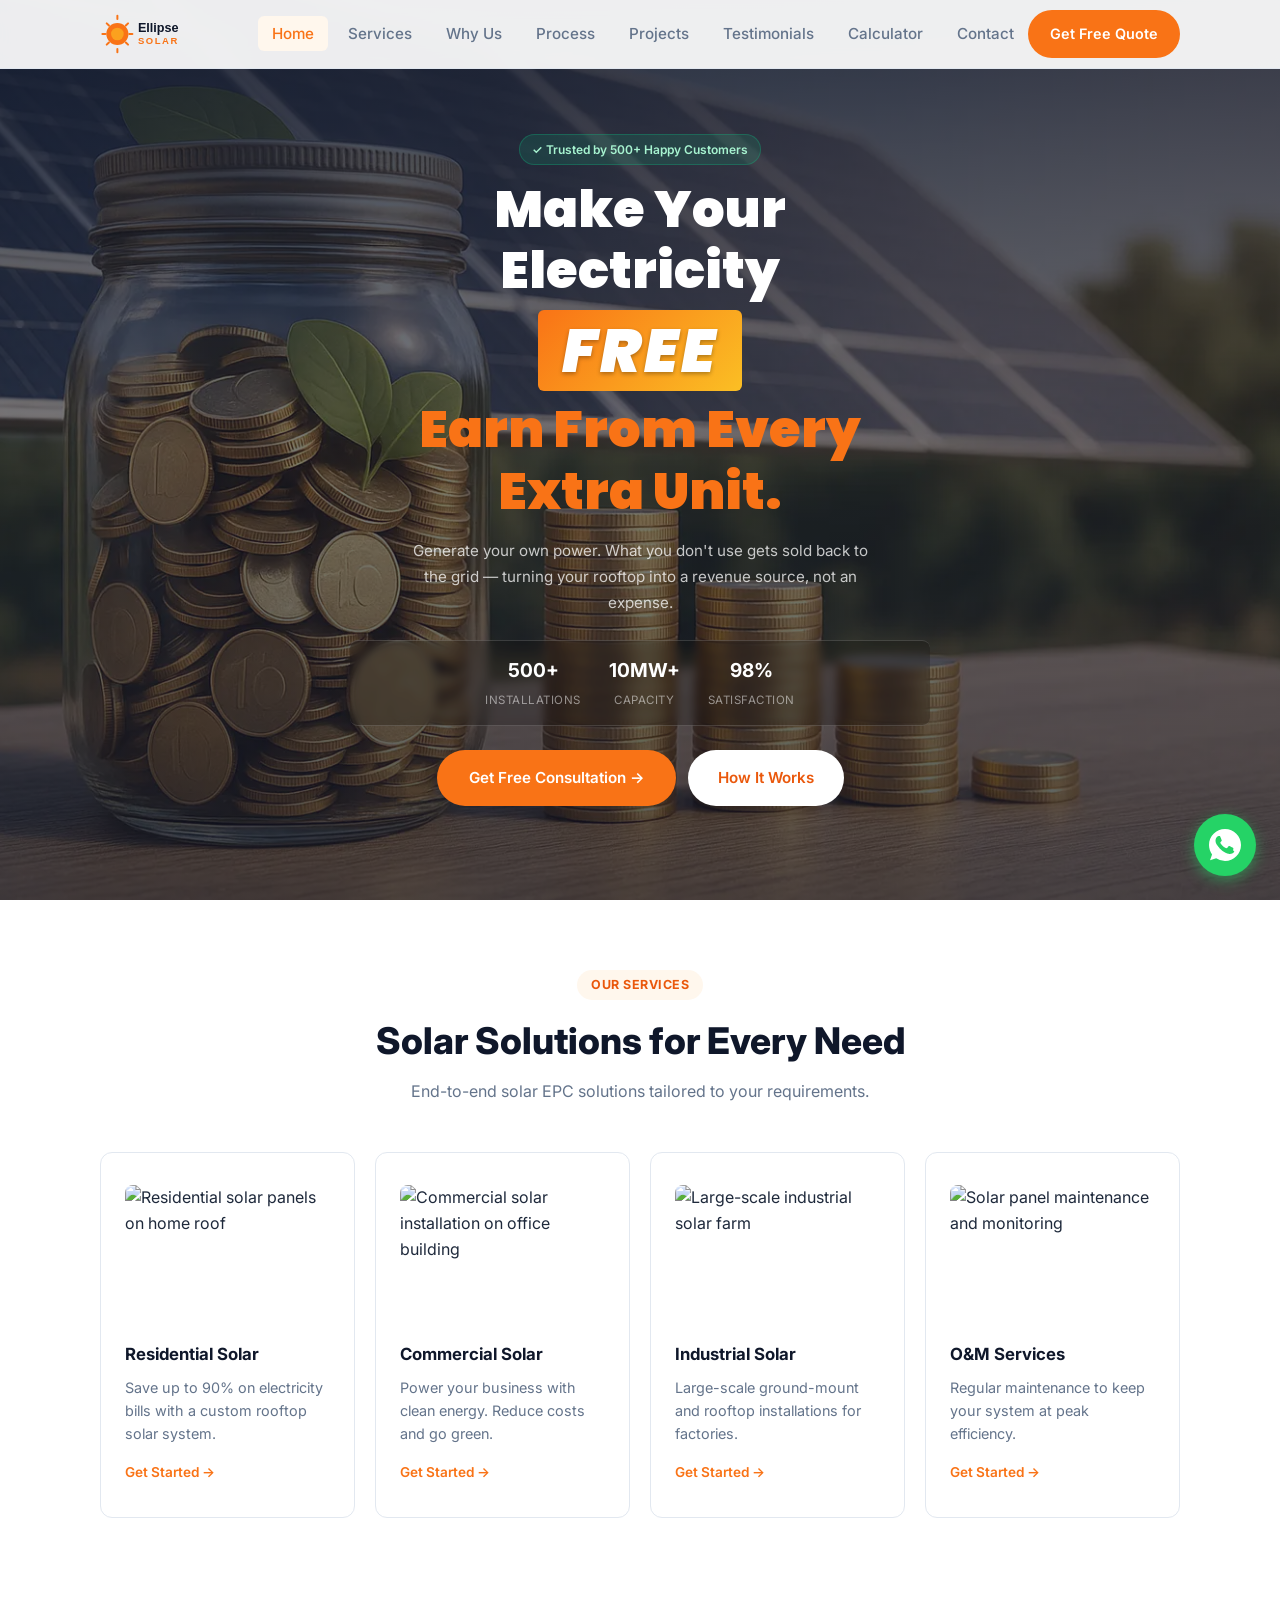
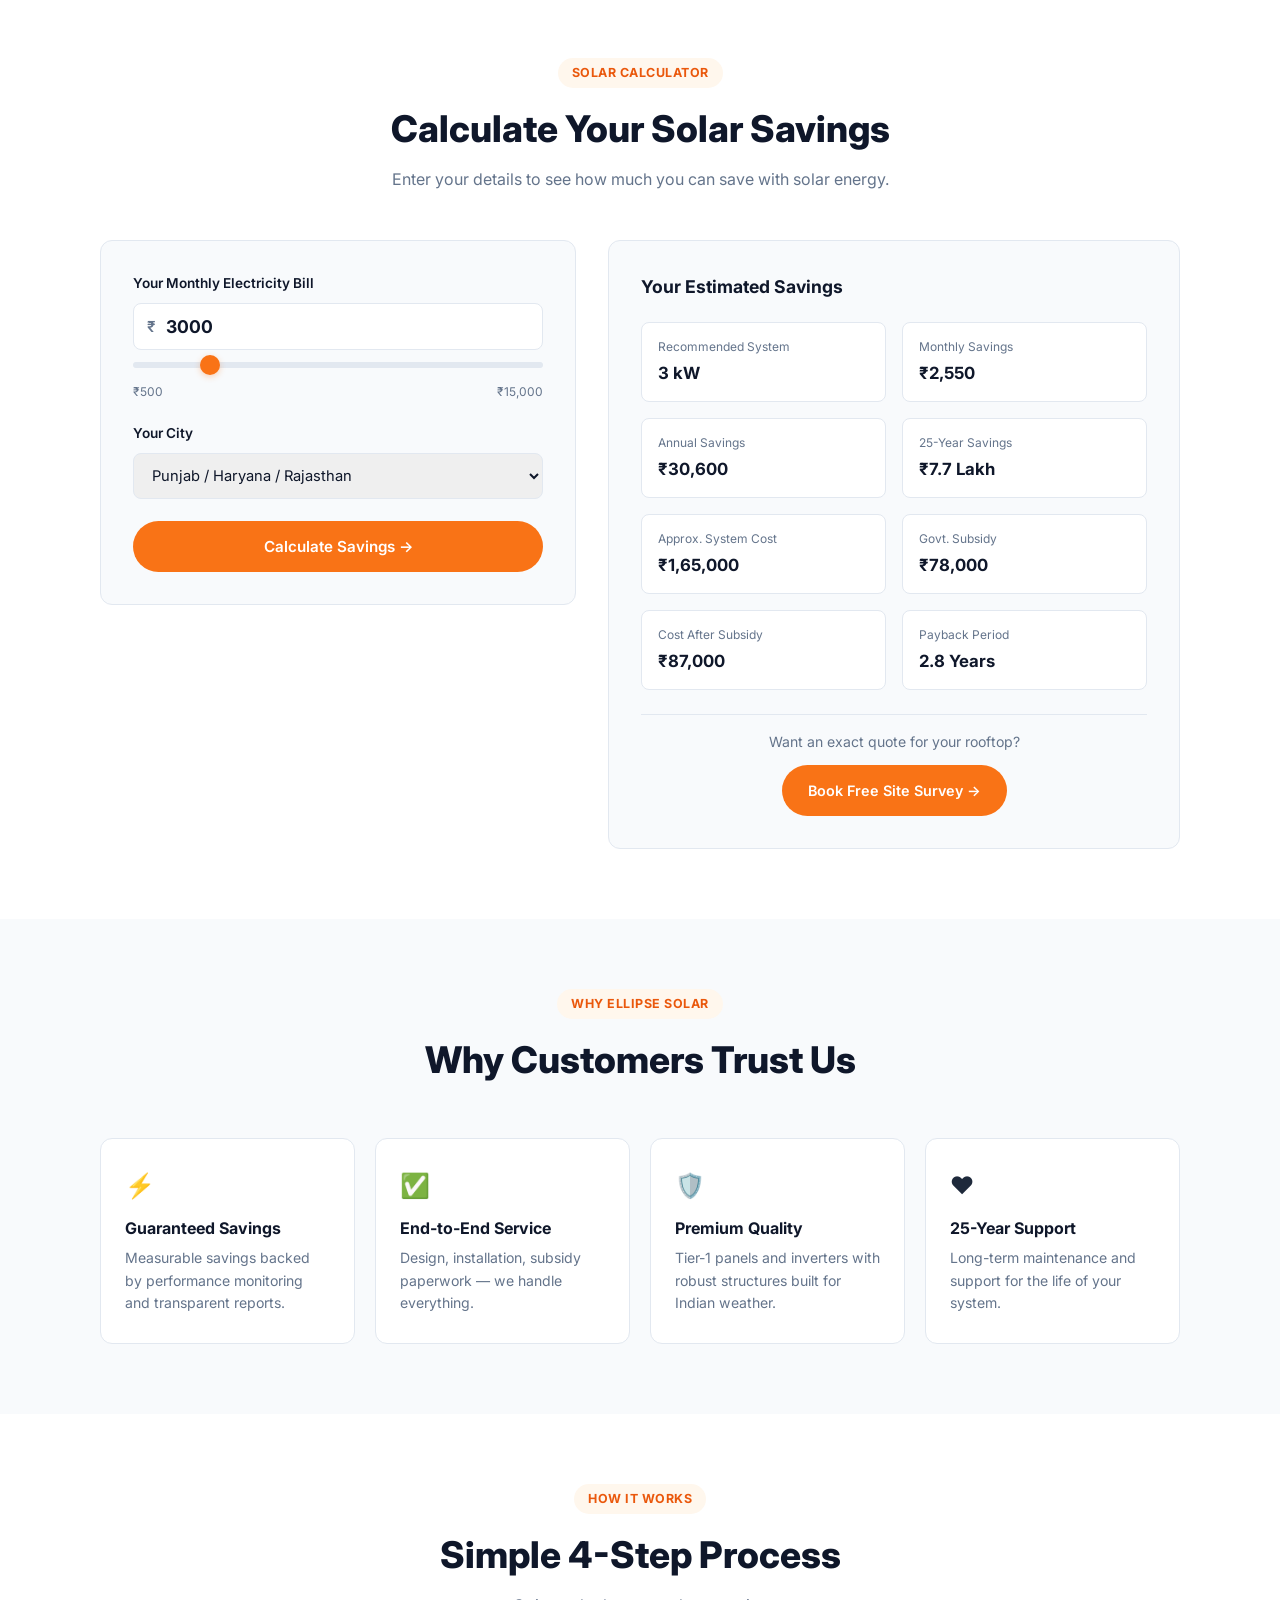
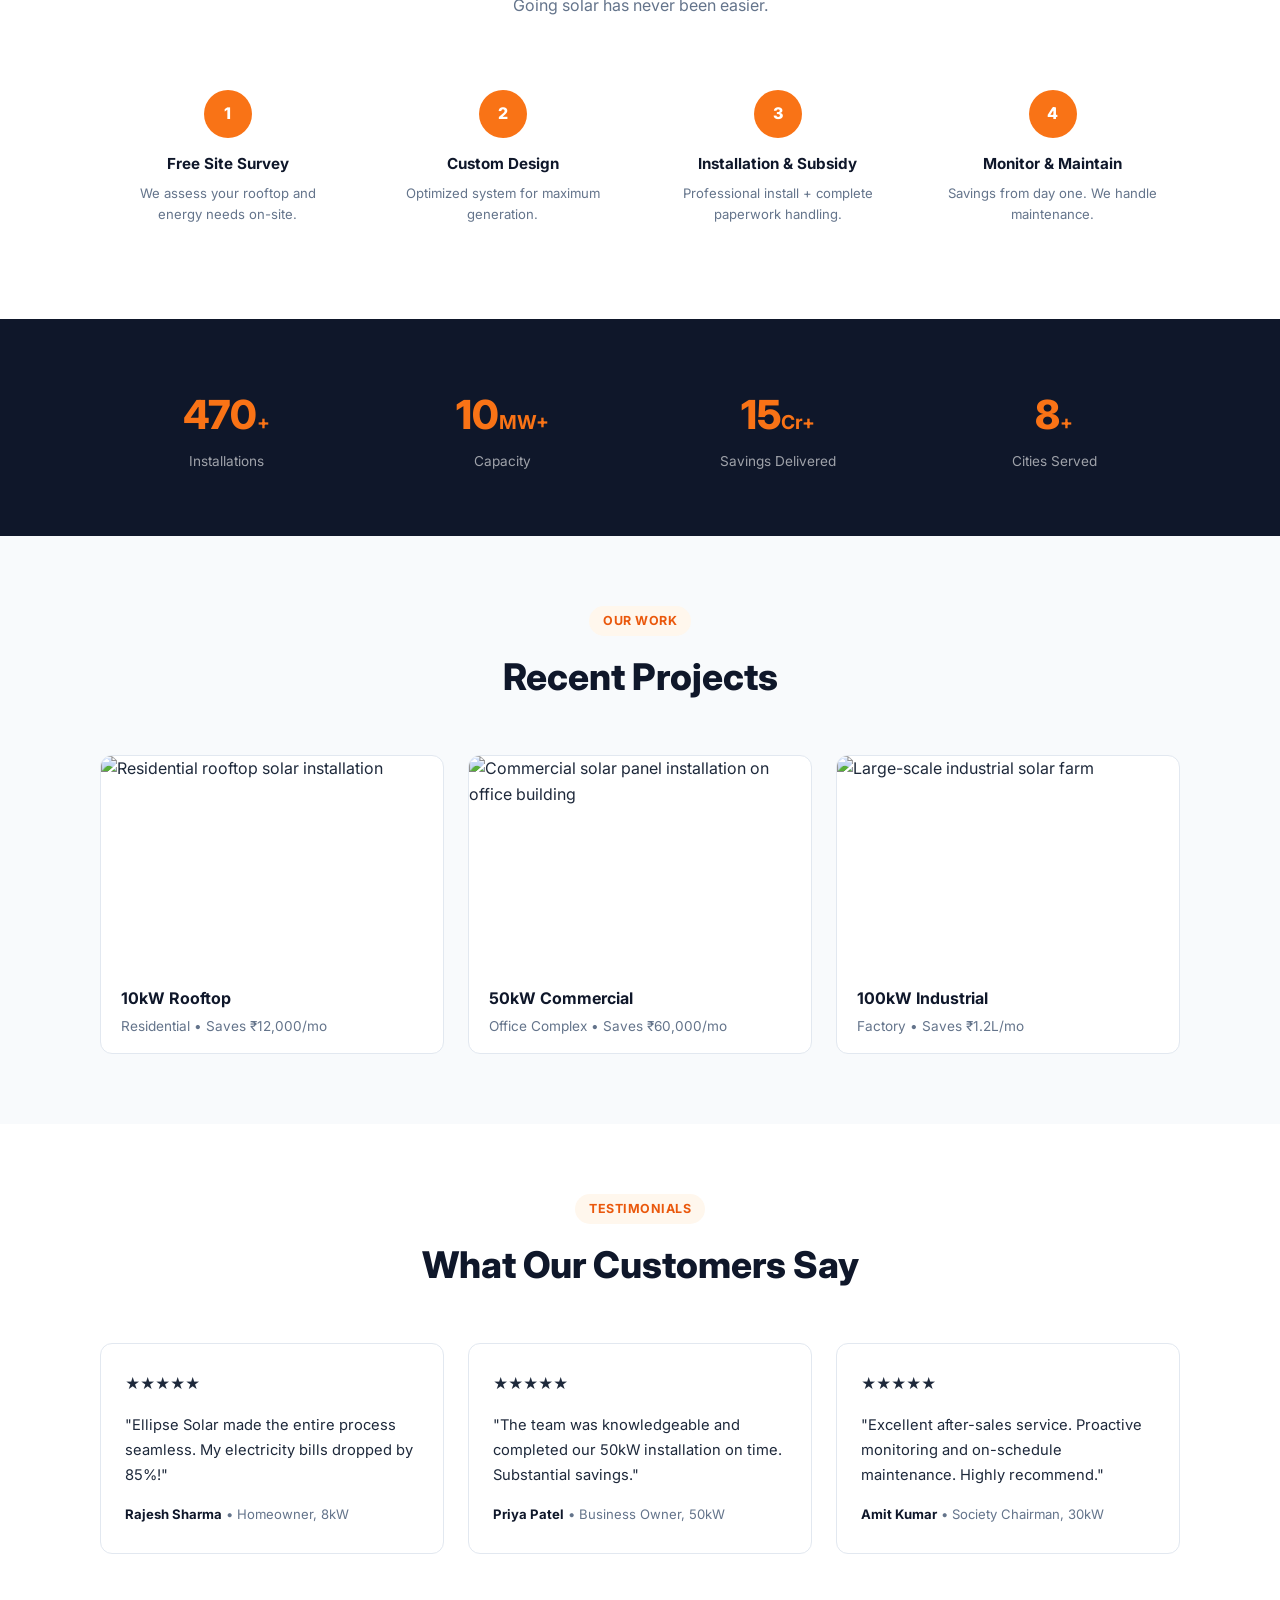
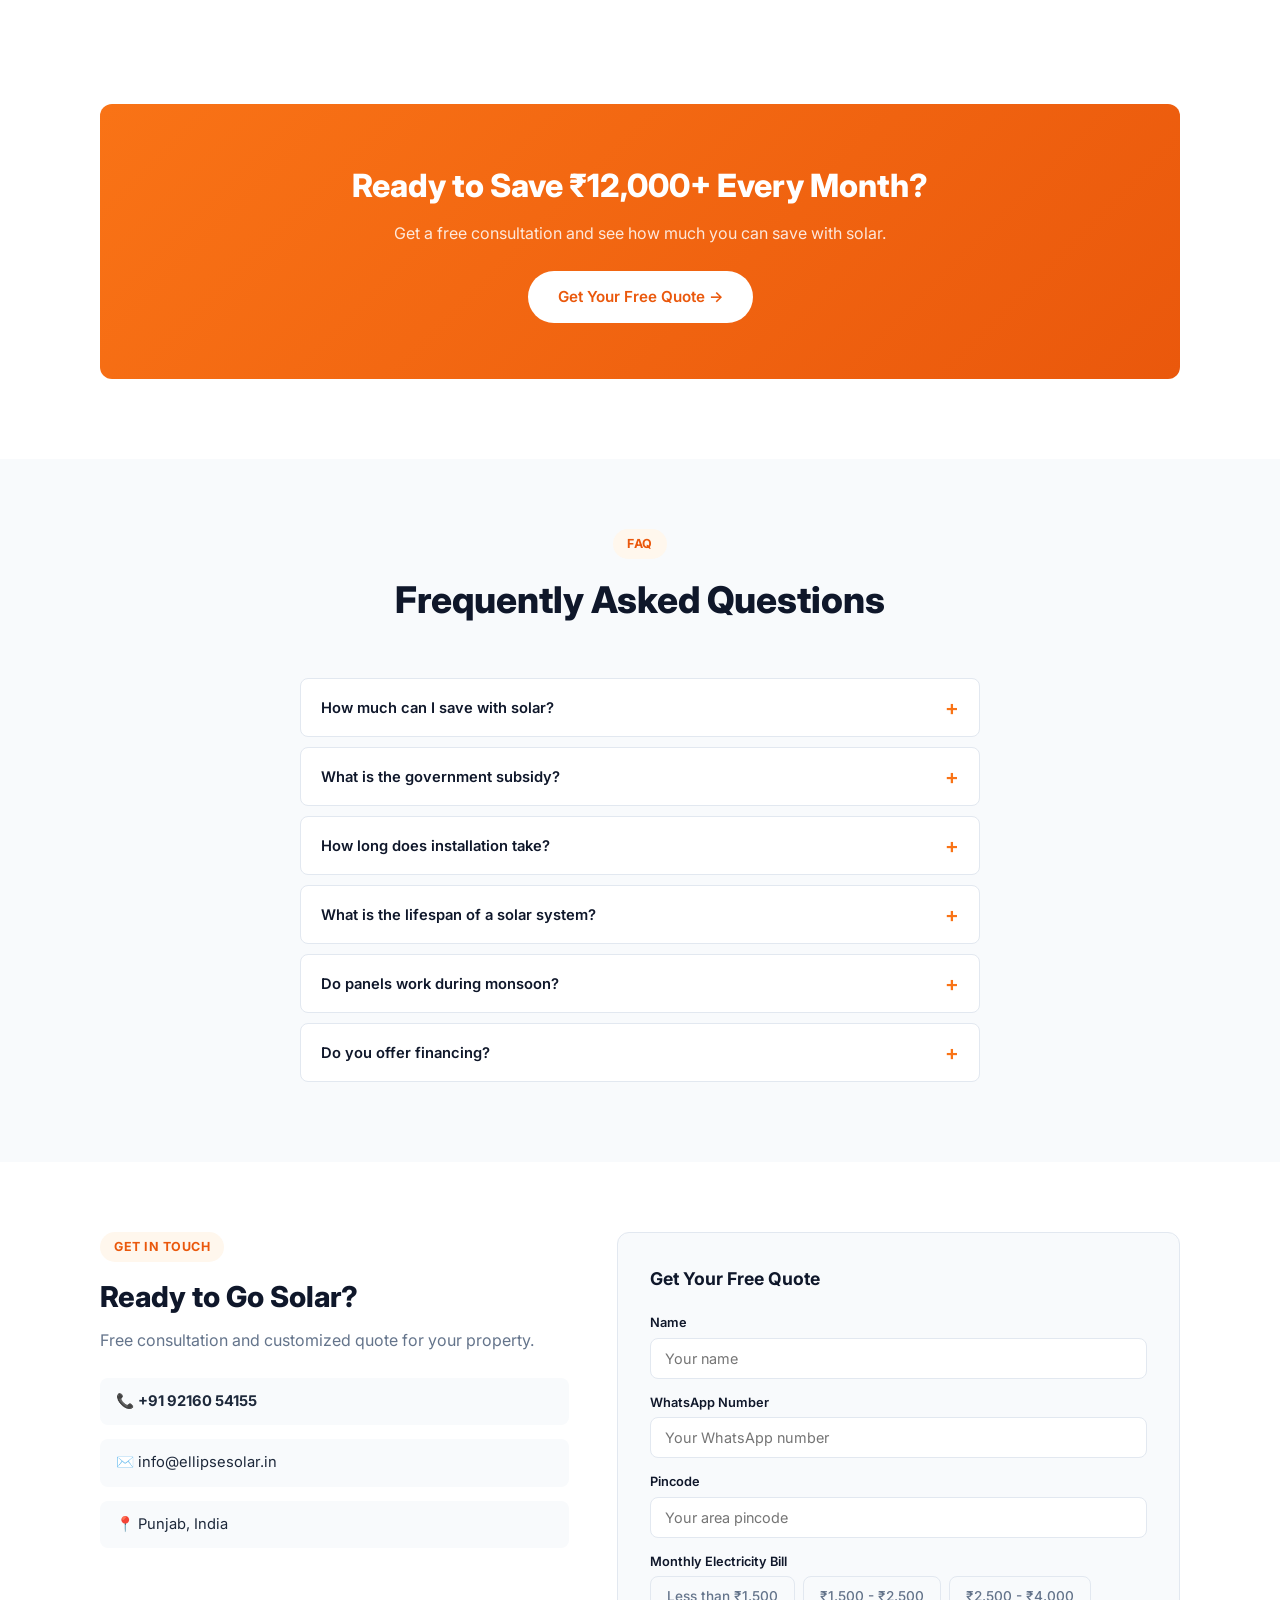
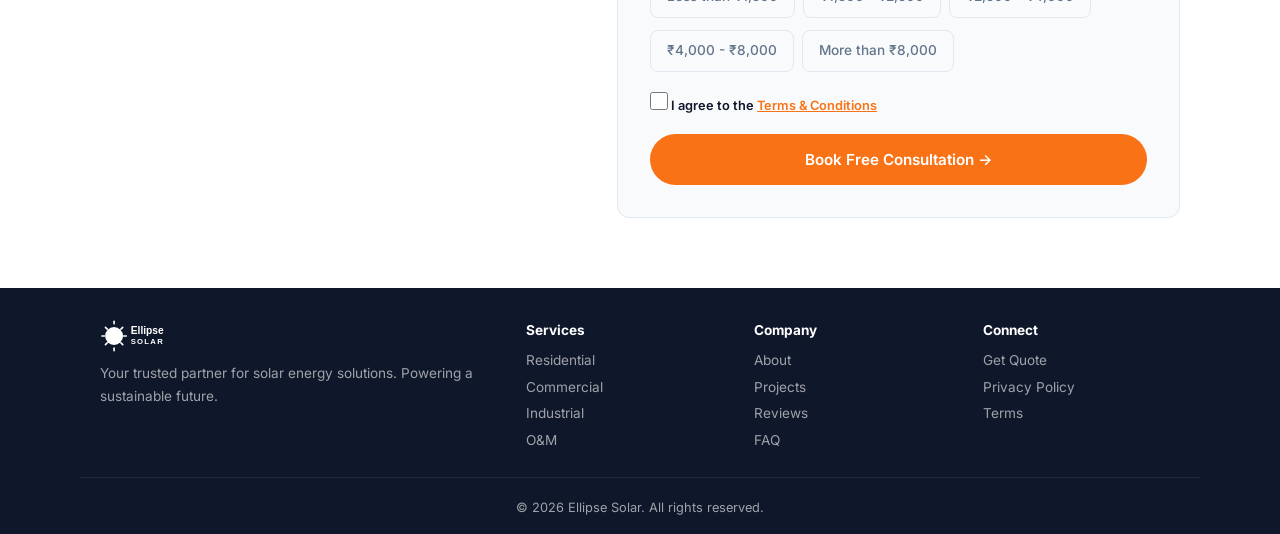
==== index.html @ 761802ae "Publish the previous Ellipse Solar site for GitHub Pages hosting. Co-authored-by: Cursor <cursoragen" ====
<!DOCTYPE html>
<html lang="en">
<head>
    <meta charset="UTF-8">
    <meta name="viewport" content="width=device-width, initial-scale=1.0">
    <title>Ellipse Solar | Powering a Sustainable Future</title>
    <meta name="description" content="Ellipse Solar - Your trusted solar EPC partner. We design, install, and maintain rooftop and ground-mount solar systems for homes, businesses, and industries.">
    <meta name="theme-color" content="#f97316">
    <link rel="icon" type="image/svg+xml" href="images/favicon.svg">
    <link rel="stylesheet" href="css/style.css">
    <link rel="preconnect" href="https://fonts.googleapis.com">
    <link rel="preconnect" href="https://fonts.gstatic.com" crossorigin>
    <link href="https://fonts.googleapis.com/css2?family=Inter:wght@400;500;600;700;800&family=Poppins:wght@800;900&display=swap" rel="stylesheet">
</head>
<body>
    <!-- Navigation -->
    <header class="header" id="header">
        <nav class="nav container">
            <a href="#" class="nav__logo">
                <img src="images/logo.svg" alt="Ellipse Solar" class="nav__logo-img">
            </a>
            <ul class="nav__menu" id="nav-menu">
                <li><a href="#home" class="nav__link active">Home</a></li>
                <li><a href="#services" class="nav__link">Services</a></li>
                <li><a href="#why-us" class="nav__link">Why Us</a></li>
                <li><a href="#process" class="nav__link">Process</a></li>
                <li><a href="#projects" class="nav__link">Projects</a></li>
                <li><a href="#testimonials" class="nav__link">Testimonials</a></li>
                <li><a href="#calculator" class="nav__link">Calculator</a></li>
                <li><a href="#contact" class="nav__link">Contact</a></li>
            </ul>
            <a href="#contact" class="btn btn--primary nav__cta">Get Free Quote</a>
            <button class="nav__toggle" id="nav-toggle" aria-label="Toggle menu">
                <span></span><span></span><span></span>
            </button>
        </nav>
    </header>

    <!-- Hero -->
    <section class="hero" id="home">
        <div class="hero__bg">
            <img src="images/hero.webp" alt="Solar panels installation by Ellipse Solar" loading="eager">
            <div class="hero__overlay"></div>
        </div>
        <div class="container hero__container">
            <div class="hero__content reveal">
                <p class="hero__badge">✓ Trusted by 500+ Happy Customers</p>
                <h1 class="hero__title">Make Your Electricity<br><span class="hero__free">FREE</span><br><span class="highlight">Earn From Every Extra Unit.</span></h1>
                <p class="hero__subtitle">Generate your own power. What you don't use gets sold back to the grid — turning your rooftop into a revenue source, not an expense.</p>
                <div class="hero__stats">
                    <div class="hero__stat"><strong>500+</strong><span>Installations</span></div>
                    <div class="hero__stat"><strong>10MW+</strong><span>Capacity</span></div>
                    <div class="hero__stat"><strong>98%</strong><span>Satisfaction</span></div>
                </div>
                <div class="hero__actions">
                    <a href="#contact" class="btn btn--primary btn--lg">Get Free Consultation →</a>
                    <a href="#process" class="btn btn--white btn--lg">How It Works</a>
                </div>
            </div>
        </div>
    </section>

    <!-- Services -->
    <section class="services" id="services">
        <div class="container">
            <div class="section-head reveal">
                <span class="tag">Our Services</span>
                <h2>Solar Solutions for Every Need</h2>
                <p>End-to-end solar EPC solutions tailored to your requirements.</p>
            </div>
            <div class="services__grid">
                <div class="card reveal">
                    <div class="card__img"><img src="https://images.unsplash.com/photo-1559302504-64aae6ca6b6d?w=400&q=80" alt="Residential solar panels on home roof" loading="lazy"></div>
                    <h3>Residential Solar</h3>
                    <p>Save up to 90% on electricity bills with a custom rooftop solar system.</p>
                    <a href="#contact" class="card__link">Get Started →</a>
                </div>
                <div class="card reveal">
                    <div class="card__img"><img src="https://images.unsplash.com/photo-1497440001374-f26997328c1b?w=400&q=80" alt="Commercial solar installation on office building" loading="lazy"></div>
                    <h3>Commercial Solar</h3>
                    <p>Power your business with clean energy. Reduce costs and go green.</p>
                    <a href="#contact" class="card__link">Get Started →</a>
                </div>
                <div class="card reveal">
                    <div class="card__img"><img src="https://images.unsplash.com/photo-1508514177221-188b1cf16e9d?w=400&q=80" alt="Large-scale industrial solar farm" loading="lazy"></div>
                    <h3>Industrial Solar</h3>
                    <p>Large-scale ground-mount and rooftop installations for factories.</p>
                    <a href="#contact" class="card__link">Get Started →</a>
                </div>
                <div class="card reveal">
                    <div class="card__img"><img src="https://images.unsplash.com/photo-1581091226825-a6a2a5aee158?w=400&q=80" alt="Solar panel maintenance and monitoring" loading="lazy"></div>
                    <h3>O&M Services</h3>
                    <p>Regular maintenance to keep your system at peak efficiency.</p>
                    <a href="#contact" class="card__link">Get Started →</a>
                </div>
            </div>
        </div>
    </section>

    <!-- Why Us -->

    <!-- Solar Calculator -->
    <section class="calculator" id="calculator">
        <div class="container">
            <div class="section-head reveal">
                <span class="tag">Solar Calculator</span>
                <h2>Calculate Your Solar Savings</h2>
                <p>Enter your details to see how much you can save with solar energy.</p>
            </div>
            <div class="calc__wrapper reveal">
                <div class="calc__form">
                    <div class="calc__group">
                        <label>Your Monthly Electricity Bill</label>
                        <div class="calc__input-wrap">
                            <span class="calc__prefix">₹</span>
                            <input type="number" id="calc-bill" placeholder="e.g. 3000" min="500" max="100000" value="3000">
                        </div>
                        <input type="range" id="calc-slider" min="500" max="15000" step="100" value="3000" class="calc__slider">
                        <div class="calc__range-labels"><span>₹500</span><span>₹15,000</span></div>
                    </div>
                    <div class="calc__group">
                        <label>Your City</label>
                        <select id="calc-city">
                            <option value="4.5">Punjab / Haryana / Rajasthan</option>
                            <option value="4.2">Delhi NCR / UP</option>
                            <option value="4.0">Gujarat / Maharashtra</option>
                            <option value="3.8">Karnataka / Tamil Nadu</option>
                            <option value="3.5">Other</option>
                        </select>
                    </div>
                    <button class="btn btn--primary btn--lg btn--full" id="calc-btn">Calculate Savings →</button>
                </div>
                <div class="calc__results" id="calc-results">
                    <div class="calc__result-header">
                        <h3>Your Estimated Savings</h3>
                    </div>
                    <div class="calc__result-grid">
                        <div class="calc__result-item">
                            <small>Recommended System</small>
                            <strong id="res-system">3 kW</strong>
                        </div>
                        <div class="calc__result-item">
                            <small>Monthly Savings</small>
                            <strong id="res-monthly" class="text-green">₹2,550</strong>
                        </div>
                        <div class="calc__result-item">
                            <small>Annual Savings</small>
                            <strong id="res-annual" class="text-green">₹30,600</strong>
                        </div>
                        <div class="calc__result-item">
                            <small>25-Year Savings</small>
                            <strong id="res-lifetime" class="text-green">₹7.7 Lakh</strong>
                        </div>
                        <div class="calc__result-item">
                            <small>Approx. System Cost</small>
                            <strong id="res-cost">₹1,65,000</strong>
                        </div>
                        <div class="calc__result-item">
                            <small>Govt. Subsidy</small>
                            <strong id="res-subsidy" class="text-primary">₹78,000</strong>
                        </div>
                        <div class="calc__result-item">
                            <small>Cost After Subsidy</small>
                            <strong id="res-net-cost">₹87,000</strong>
                        </div>
                        <div class="calc__result-item">
                            <small>Payback Period</small>
                            <strong id="res-payback">2.8 Years</strong>
                        </div>
                    </div>
                    <div class="calc__result-cta">
                        <p>Want an exact quote for your rooftop?</p>
                        <a href="#contact" class="btn btn--primary">Book Free Site Survey →</a>
                    </div>
                </div>
            </div>
        </div>
    </section>

    <!-- Why Us -->
    <section class="why-us" id="why-us">
        <div class="container">
            <div class="section-head reveal">
                <span class="tag">Why Ellipse Solar</span>
                <h2>Why Customers Trust Us</h2>
            </div>
            <div class="why-us__grid">
                <div class="why-us__item reveal">
                    <div class="why-us__icon">⚡</div>
                    <strong>Guaranteed Savings</strong>
                    <p>Measurable savings backed by performance monitoring and transparent reports.</p>
                </div>
                <div class="why-us__item reveal">
                    <div class="why-us__icon">✅</div>
                    <strong>End-to-End Service</strong>
                    <p>Design, installation, subsidy paperwork — we handle everything.</p>
                </div>
                <div class="why-us__item reveal">
                    <div class="why-us__icon">🛡️</div>
                    <strong>Premium Quality</strong>
                    <p>Tier-1 panels and inverters with robust structures built for Indian weather.</p>
                </div>
                <div class="why-us__item reveal">
                    <div class="why-us__icon">❤️</div>
                    <strong>25-Year Support</strong>
                    <p>Long-term maintenance and support for the life of your system.</p>
                </div>
            </div>
        </div>
    </section>

    <!-- Process -->
    <section class="process" id="process">
        <div class="container">
            <div class="section-head reveal">
                <span class="tag">How It Works</span>
                <h2>Simple 4-Step Process</h2>
                <p>Going solar has never been easier.</p>
            </div>
            <div class="process__grid">
                <div class="process__step reveal">
                    <div class="step-num">1</div>
                    <h3>Free Site Survey</h3>
                    <p>We assess your rooftop and energy needs on-site.</p>
                </div>
                <div class="process__step reveal">
                    <div class="step-num">2</div>
                    <h3>Custom Design</h3>
                    <p>Optimized system for maximum generation.</p>
                </div>
                <div class="process__step reveal">
                    <div class="step-num">3</div>
                    <h3>Installation & Subsidy</h3>
                    <p>Professional install + complete paperwork handling.</p>
                </div>
                <div class="process__step reveal">
                    <div class="step-num">4</div>
                    <h3>Monitor & Maintain</h3>
                    <p>Savings from day one. We handle maintenance.</p>
                </div>
            </div>
        </div>
    </section>

    <!-- Stats -->
    <section class="stats">
        <div class="container stats__grid">
            <div class="stats__item reveal">
                <span class="stats__num" data-target="500">0</span><span class="stats__suf">+</span>
                <small>Installations</small>
            </div>
            <div class="stats__item reveal">
                <span class="stats__num" data-target="10">0</span><span class="stats__suf">MW+</span>
                <small>Capacity</small>
            </div>
            <div class="stats__item reveal">
                <span class="stats__num" data-target="15">0</span><span class="stats__suf">Cr+</span>
                <small>Savings Delivered</small>
            </div>
            <div class="stats__item reveal">
                <span class="stats__num" data-target="8">0</span><span class="stats__suf">+</span>
                <small>Cities Served</small>
            </div>
        </div>
    </section>

    <!-- Projects -->
    <section class="projects" id="projects">
        <div class="container">
            <div class="section-head reveal">
                <span class="tag">Our Work</span>
                <h2>Recent Projects</h2>
            </div>
            <div class="projects__grid">
                <div class="project reveal">
                    <div class="project__img">
                        <img src="https://images.unsplash.com/photo-1559302504-64aae6ca6b6d?w=500&q=80" alt="Residential rooftop solar installation" loading="lazy">
                    </div>
                    <div class="project__info">
                        <h3>10kW Rooftop</h3>
                        <p>Residential • Saves ₹12,000/mo</p>
                    </div>
                </div>
                <div class="project reveal">
                    <div class="project__img">
                        <img src="https://images.unsplash.com/photo-1497440001374-f26997328c1b?w=500&q=80" alt="Commercial solar panel installation on office building" loading="lazy">
                    </div>
                    <div class="project__info">
                        <h3>50kW Commercial</h3>
                        <p>Office Complex • Saves ₹60,000/mo</p>
                    </div>
                </div>
                <div class="project reveal">
                    <div class="project__img">
                        <img src="https://images.unsplash.com/photo-1508514177221-188b1cf16e9d?w=500&q=80" alt="Large-scale industrial solar farm" loading="lazy">
                    </div>
                    <div class="project__info">
                        <h3>100kW Industrial</h3>
                        <p>Factory • Saves ₹1.2L/mo</p>
                    </div>
                </div>
            </div>
        </div>
    </section>

    <!-- Testimonials -->
    <section class="testimonials" id="testimonials">
        <div class="container">
            <div class="section-head reveal">
                <span class="tag">Testimonials</span>
                <h2>What Our Customers Say</h2>
            </div>
            <div class="testimonials__grid">
                <div class="testimonial reveal">
                    <p class="testimonial__stars">★★★★★</p>
                    <p>"Ellipse Solar made the entire process seamless. My electricity bills dropped by 85%!"</p>
                    <div class="testimonial__author"><strong>Rajesh Sharma</strong> • Homeowner, 8kW</div>
                </div>
                <div class="testimonial reveal">
                    <p class="testimonial__stars">★★★★★</p>
                    <p>"The team was knowledgeable and completed our 50kW installation on time. Substantial savings."</p>
                    <div class="testimonial__author"><strong>Priya Patel</strong> • Business Owner, 50kW</div>
                </div>
                <div class="testimonial reveal">
                    <p class="testimonial__stars">★★★★★</p>
                    <p>"Excellent after-sales service. Proactive monitoring and on-schedule maintenance. Highly recommend."</p>
                    <div class="testimonial__author"><strong>Amit Kumar</strong> • Society Chairman, 30kW</div>
                </div>
            </div>
        </div>
    </section>

    <!-- CTA Banner -->
    <section class="cta reveal">
        <div class="container">
            <div class="cta__box">
                <h2>Ready to Save ₹12,000+ Every Month?</h2>
                <p>Get a free consultation and see how much you can save with solar.</p>
                <a href="#contact" class="btn btn--white btn--lg">Get Your Free Quote →</a>
            </div>
        </div>
    </section>

    <!-- FAQ -->
    <section class="faq" id="faq">
        <div class="container">
            <div class="section-head reveal">
                <span class="tag">FAQ</span>
                <h2>Frequently Asked Questions</h2>
            </div>
            <div class="faq__list reveal">
                <div class="faq__item">
                    <button class="faq__q" aria-expanded="false"><span>How much can I save with solar?</span><span class="faq__icon">+</span></button>
                    <div class="faq__a"><p>Most homeowners save 70-90% on electricity bills. We provide a detailed estimate during our free consultation.</p></div>
                </div>
                <div class="faq__item">
                    <button class="faq__q" aria-expanded="false"><span>What is the government subsidy?</span><span class="faq__icon">+</span></button>
                    <div class="faq__a"><p>Under PM Surya Ghar, residential customers get up to ₹78,000 subsidy for systems up to 3kW. We handle all paperwork.</p></div>
                </div>
                <div class="faq__item">
                    <button class="faq__q" aria-expanded="false"><span>How long does installation take?</span><span class="faq__icon">+</span></button>
                    <div class="faq__a"><p>Residential: 2-3 days. Commercial: 1-4 weeks. Full process from survey to commissioning: 2-4 weeks.</p></div>
                </div>
                <div class="faq__item">
                    <button class="faq__q" aria-expanded="false"><span>What is the lifespan of a solar system?</span><span class="faq__icon">+</span></button>
                    <div class="faq__a"><p>Solar panels last 25-30 years. Inverters last 10-15 years. We provide warranties and long-term support.</p></div>
                </div>
                <div class="faq__item">
                    <button class="faq__q" aria-expanded="false"><span>Do panels work during monsoon?</span><span class="faq__icon">+</span></button>
                    <div class="faq__a"><p>Yes — reduced capacity on cloudy days but systems deliver significant annual savings regardless.</p></div>
                </div>
                <div class="faq__item">
                    <button class="faq__q" aria-expanded="false"><span>Do you offer financing?</span><span class="faq__icon">+</span></button>
                    <div class="faq__a"><p>Yes. Easy EMI options with zero down payment — often less than your current electricity bill.</p></div>
                </div>
            </div>
        </div>
    </section>

    <!-- Contact -->
    <section class="contact" id="contact">
        <div class="container contact__wrapper">
            <div class="contact__info reveal">
                <span class="tag">Get In Touch</span>
                <h2>Ready to Go Solar?</h2>
                <p>Free consultation and customized quote for your property.</p>
                <div class="contact__details">
                    <div class="contact__item">📞 <strong>+91 92160 54155</strong></div>
                    <div class="contact__item">✉️ info@ellipsesolar.in</div>
                    <div class="contact__item">📍 Punjab, India</div>
                </div>
            </div>
            <form class="contact__form reveal reveal--delay" id="contact-form">
                <h3 class="form__title">Get Your Free Quote</h3>
                <div class="form-group"><label for="name">Name</label><input type="text" id="name" name="name" placeholder="Your name" required></div>
                <div class="form-group"><label for="phone">WhatsApp Number</label><input type="tel" id="phone" name="phone" placeholder="Your WhatsApp number" required></div>
                <div class="form-group"><label for="pincode">Pincode</label><input type="text" id="pincode" name="pincode" placeholder="Your area pincode" required></div>
                <div class="form-group">
                    <label>Monthly Electricity Bill</label>
                    <div class="bill-options">
                        <label class="bill-option"><input type="radio" name="bill" value="Less than ₹1500" required><span>Less than ₹1,500</span></label>
                        <label class="bill-option"><input type="radio" name="bill" value="₹1500 - ₹2500"><span>₹1,500 - ₹2,500</span></label>
                        <label class="bill-option"><input type="radio" name="bill" value="₹2500 - ₹4000"><span>₹2,500 - ₹4,000</span></label>
                        <label class="bill-option"><input type="radio" name="bill" value="₹4000 - ₹8000"><span>₹4,000 - ₹8,000</span></label>
                        <label class="bill-option"><input type="radio" name="bill" value="More than ₹8000"><span>More than ₹8,000</span></label>
                    </div>
                </div>
                <div class="form-group form-group--checkbox">
                    <label class="checkbox-label">
                        <input type="checkbox" id="terms" name="terms" required>
                        <span>I agree to the <a href="terms.html" target='_blank'>Terms & Conditions</a></span>
                    </label>
                </div>
                <button type="submit" class="btn btn--primary btn--lg btn--full">Book Free Consultation →</button>
            </form>
        </div>
    </section>

    <!-- Footer -->
    <footer class="footer">
        <div class="container footer__grid">
            <div class="footer__brand">
                <strong class="footer__logo"><img src="images/logo.svg" alt="Ellipse Solar" style="height:32px;"></strong>
                <p>Your trusted partner for solar energy solutions. Powering a sustainable future.</p>
            </div>
            <div class="footer__links">
                <h4>Services</h4>
                <a href="#services">Residential</a>
                <a href="#services">Commercial</a>
                <a href="#services">Industrial</a>
                <a href="#services">O&M</a>
            </div>
            <div class="footer__links">
                <h4>Company</h4>
                <a href="#why-us">About</a>
                <a href="#projects">Projects</a>
                <a href="#testimonials">Reviews</a>
                <a href="#faq">FAQ</a>
            </div>
            <div class="footer__links">
                <h4>Connect</h4>
                <a href="#contact">Get Quote</a>
                <a href="#">Privacy Policy</a>
                <a href="terms.html">Terms</a>
            </div>
        </div>
        <div class="container footer__bottom">
            <p>© 2026 Ellipse Solar. All rights reserved.</p>
        </div>
    </footer>

    <!-- WhatsApp -->
    <a href="https://wa.me/919216054155?text=Hi%20Ellipse%20Solar%2C%20I%20am%20interested%20in%20solar%20installation.%20Please%20share%20details." class="whatsapp" target="_blank" rel="noopener noreferrer" aria-label="Chat on WhatsApp">
        <svg viewBox="0 0 32 32" width="32" height="32" fill="#fff"><path d="M16.004 0h-.008C7.174 0 0 7.176 0 16c0 3.5 1.129 6.742 3.047 9.379L1.054 31.27l6.1-1.953A15.9 15.9 0 0016.004 32C24.826 32 32 24.822 32 16S24.826 0 16.004 0zm9.335 22.594c-.39 1.1-1.932 2.013-3.17 2.28-.846.18-1.95.324-5.67-1.218-4.762-1.972-7.826-6.81-8.064-7.125-.23-.316-1.932-2.573-1.932-4.905s1.223-3.48 1.657-3.957c.39-.43 1.032-.644 1.646-.644.199 0 .378.01.538.018.434.02.651.046.937.724.358.847 1.23 3.003 1.338 3.222.11.218.218.512.07.808-.14.298-.262.43-.48.676-.218.247-.426.437-.644.703-.199.23-.422.476-.176.91.247.434 1.097 1.808 2.355 2.929 1.62 1.442 2.985 1.89 3.41 2.098.434.208.687.178.94-.108.262-.294 1.11-1.294 1.407-1.738.288-.434.586-.362.984-.218.402.14 2.549 1.202 2.983 1.42.434.218.723.326.832.512.108.186.108 1.086-.282 2.186z"/></svg>
    </a>

    <!-- Popup Form -->
    <div class="popup-overlay" id="popup-overlay">
        <div class="popup">
            <button class="popup__close" id="popup-close" aria-label="Close popup">&times;</button>
            <h3 class="popup__title">Get Your Free Solar Quote</h3>
            <p class="popup__subtitle">Find out how much you can save with solar energy.</p>
            <form class="popup__form" id="popup-form">
                <div class="form-group"><input type="text" name="name" placeholder="Your Name" required></div>
                <div class="form-group"><input type="tel" name="phone" placeholder="WhatsApp Number" required></div>
                <div class="form-group"><input type="text" name="pincode" placeholder="Pincode" required></div>
                <div class="form-group">
                    <label class="popup__label">Monthly Electricity Bill</label>
                    <div class="bill-options">
                        <label class="bill-option"><input type="radio" name="bill" value="Less than ₹1500" required><span>< ₹1,500</span></label>
                        <label class="bill-option"><input type="radio" name="bill" value="₹1500 - ₹2500"><span>₹1,500 - ₹2,500</span></label>
                        <label class="bill-option"><input type="radio" name="bill" value="₹2500 - ₹4000"><span>₹2,500 - ₹4,000</span></label>
                        <label class="bill-option"><input type="radio" name="bill" value="₹4000 - ₹8000"><span>₹4,000 - ₹8,000</span></label>
                        <label class="bill-option"><input type="radio" name="bill" value="More than ₹8000"><span>> ₹8,000</span></label>
                    </div>
                </div>
                <button type="submit" class="btn btn--primary btn--lg btn--full">Book Free Consultation →</button>
            </form>
        </div>
    </div>

    <script src="js/main.js"></script>
</body>
</html>
---- css/style.css ----
/* ============================
   Variables & Reset
   ============================ */
:root {
    --primary: #f97316;
    --primary-dark: #ea580c;
    --primary-light: #fff7ed;
    --dark: #0f172a;
    --text: #1e293b;
    --muted: #64748b;
    --light: #f8fafc;
    --border: #e2e8f0;
    --white: #fff;
    --green: #10b981;
    --radius: 12px;
    --radius-sm: 8px;
    --shadow: 0 4px 12px rgba(0,0,0,0.06);
    --shadow-lg: 0 12px 32px rgba(0,0,0,0.1);
    --font: 'Inter', sans-serif;
}

*, *::before, *::after { margin: 0; padding: 0; box-sizing: border-box; }
html { scroll-behavior: smooth; scroll-padding-top: 80px; }
body { font-family: var(--font); color: var(--text); background: var(--white); line-height: 1.6; overflow-x: hidden; }
a { text-decoration: none; color: inherit; }
ul { list-style: none; }
img { max-width: 100%; display: block; }

/* ============================
   Utilities
   ============================ */
.container { max-width: 1120px; margin: 0 auto; padding: 0 20px; }
.section-head { text-align: center; margin-bottom: 48px; }
.section-head h2 { font-size: clamp(1.6rem, 4vw, 2.3rem); font-weight: 800; color: var(--dark); margin-bottom: 8px; }
.section-head p { color: var(--muted); font-size: 1rem; max-width: 500px; margin: 0 auto; }
.tag { display: inline-block; background: var(--primary-light); color: var(--primary-dark); padding: 5px 14px; border-radius: 99px; font-size: 0.78rem; font-weight: 700; margin-bottom: 12px; text-transform: uppercase; letter-spacing: 0.5px; }
.highlight { color: var(--primary); }

/* ============================
   Scroll Reveal Animation (no library)
   ============================ */
.reveal {
    opacity: 0;
    transform: translateY(24px);
    transition: opacity 0.6s ease, transform 0.6s ease;
}
.reveal.visible {
    opacity: 1;
    transform: translateY(0);
}
.reveal--delay {
    transition-delay: 0.15s;
}

/* ============================
   Buttons
   ============================ */
.btn { display: inline-flex; align-items: center; gap: 6px; padding: 12px 24px; border-radius: var(--radius-sm); font-weight: 600; font-size: 0.9rem; border: 2px solid transparent; cursor: pointer; transition: transform 0.2s, box-shadow 0.2s, background 0.2s; font-family: var(--font); }
.btn--primary { background: var(--primary); color: var(--white); border-radius: 99px; }
.btn--primary:hover { transform: translateY(-2px); box-shadow: 0 6px 20px rgba(249,115,22,0.3); }
.btn--outline { border-color: var(--border); color: var(--dark); background: var(--white); border-radius: 99px; }
.btn--outline:hover { border-color: var(--dark); transform: translateY(-2px); }
.btn--white { background: var(--white); color: var(--primary-dark); border: none; border-radius: 99px; }
.btn--white:hover { transform: translateY(-2px); box-shadow: 0 8px 24px rgba(0,0,0,0.15); }
.btn--lg { padding: 14px 30px; font-size: 0.95rem; }
.btn--full { width: 100%; justify-content: center; }

/* ============================
   Header
   ============================ */
.header { position: fixed; top: 0; width: 100%; z-index: 1000; background: rgba(255,255,255,0.92); backdrop-filter: blur(12px); border-bottom: 1px solid var(--border); transition: box-shadow 0.3s; }
.header.scrolled { box-shadow: var(--shadow); }
.nav { display: flex; align-items: center; justify-content: space-between; height: 68px; }
.nav__logo { font-size: 1.2rem; font-weight: 800; color: var(--dark); display: flex; align-items: center; }
.nav__logo-img { height: 48px; width: auto; }
.nav__menu { display: flex; gap: 6px; }
.nav__link { font-size: 0.95rem; font-weight: 500; color: var(--muted); padding: 8px 14px; border-radius: 6px; transition: 0.2s; white-space: nowrap; }
.nav__link:hover, .nav__link.active { color: var(--primary); background: var(--primary-light); }
.nav__cta { padding: 10px 20px; font-size: 0.9rem; white-space: nowrap; }
.nav__toggle { display: none; flex-direction: column; gap: 4px; background: none; border: none; cursor: pointer; padding: 6px; }
.nav__toggle span { display: block; width: 20px; height: 2px; background: var(--dark); border-radius: 2px; transition: 0.3s; }

/* ============================
   Hero
   ============================ */
.hero { position: relative; min-height: 100vh; display: flex; align-items: center; padding: 100px 0 60px; overflow: hidden; }
.hero__bg { position: absolute; inset: 0; z-index: 0; }
.hero__bg img { width: 100%; height: 100%; object-fit: cover; }
.hero__overlay { position: absolute; inset: 0; background: linear-gradient(180deg, rgba(15,23,42,0.85) 0%, rgba(15,23,42,0.55) 50%, rgba(15,23,42,0.7) 100%); }
.hero__container { position: relative; z-index: 1; max-width: 620px; text-align: center; margin: 0 auto; }
.hero__badge { display: inline-block; font-size: 0.75rem; font-weight: 600; color: #a7f3d0; background: rgba(16,185,129,0.15); border: 1px solid rgba(16,185,129,0.3); padding: 5px 12px; border-radius: 99px; margin-bottom: 14px; }
.hero__title { font-size: clamp(1.8rem, 4.5vw, 3.2rem); font-weight: 900; line-height: 1.2; color: var(--white); margin-bottom: 16px; font-family: 'Poppins', sans-serif; }
.hero .highlight { color: var(--primary); }
.hero__free { display: inline-block; background: linear-gradient(135deg, var(--primary), #fbbf24); color: var(--white); padding: 4px 24px; margin: 8px 0; font-size: 1.2em; letter-spacing: 3px; border-radius: 6px; font-style: italic; text-shadow: 0 2px 4px rgba(0,0,0,0.3); animation: free-pulse 2s ease-in-out infinite; position: relative; }
@keyframes free-pulse { 0%,100%{ transform: scale(1); box-shadow: 0 0 10px rgba(249,115,22,0.4); } 50%{ transform: scale(1.05); box-shadow: 0 0 25px rgba(249,115,22,0.7), 0 0 50px rgba(251,191,36,0.3); } }
.hero__subtitle { font-size: 0.95rem; color: rgba(255,255,255,0.75); margin-bottom: 24px; max-width: 480px; margin-left: auto; margin-right: auto; line-height: 1.7; }
.hero__stats { display: flex; gap: 28px; margin-bottom: 24px; padding: 14px 24px; border-top: 1px solid rgba(255,255,255,0.15); border-bottom: 1px solid rgba(255,255,255,0.15); justify-content: center; background: rgba(0,0,0,0.2); backdrop-filter: blur(4px); border-radius: var(--radius-sm); }
.hero__stat strong { display: block; font-size: 1.2rem; color: var(--white); }
.hero__stat span { font-size: 0.72rem; color: rgba(255,255,255,0.5); text-transform: uppercase; letter-spacing: 0.5px; }
.hero__actions { display: flex; gap: 12px; flex-wrap: wrap; justify-content: center; }

/* ============================
   Services
   ============================ */
.services { padding: 70px 0; }
.services__grid { display: grid; grid-template-columns: repeat(auto-fit, minmax(240px, 1fr)); gap: 20px; }
.card { padding: 32px 24px; border: 1px solid var(--border); border-radius: var(--radius); transition: transform 0.25s, box-shadow 0.25s, border-color 0.25s; position: relative; overflow: hidden; }
.card::before { content: ''; position: absolute; top: 0; left: 0; right: 0; height: 3px; background: var(--primary); transform: scaleX(0); transition: transform 0.3s; }
.card:hover { transform: translateY(-6px); box-shadow: var(--shadow-lg); border-color: var(--primary-light); }
.card:hover::before { transform: scaleX(1); }
.card__icon { font-size: 2rem; margin-bottom: 12px; }
.card__img { width: 100%; height: 140px; overflow: hidden; border-radius: var(--radius-sm); margin-bottom: 16px; }
.card__img img { width: 100%; height: 100%; object-fit: cover; transition: transform 0.3s; }
.card:hover .card__img img { transform: scale(1.05); }
.card h3 { font-size: 1.05rem; font-weight: 700; margin-bottom: 8px; color: var(--dark); }
.card p { font-size: 0.9rem; color: var(--muted); line-height: 1.6; margin-bottom: 14px; }
.card__link { font-size: 0.85rem; font-weight: 600; color: var(--primary); transition: gap 0.2s; display: inline-flex; align-items: center; gap: 4px; }
.card:hover .card__link { gap: 8px; }

/* ============================
   Why Us
   ============================ */
.why-us { padding: 70px 0; background: var(--light); }
.why-us__grid { display: grid; grid-template-columns: repeat(auto-fit, minmax(240px, 1fr)); gap: 20px; }
.why-us__item { padding: 28px 24px; background: var(--white); border-radius: var(--radius); border: 1px solid var(--border); transition: transform 0.25s, box-shadow 0.25s; }
.why-us__item:hover { transform: translateY(-4px); box-shadow: var(--shadow); }
.why-us__icon { font-size: 1.5rem; margin-bottom: 10px; }
.why-us__item strong { display: block; font-size: 1rem; color: var(--dark); margin-bottom: 6px; }
.why-us__item p { font-size: 0.88rem; color: var(--muted); line-height: 1.6; }

/* ============================
   Process
   ============================ */
.process { padding: 70px 0; }
.process__grid { display: grid; grid-template-columns: repeat(4, 1fr); gap: 20px; }
.process__step { text-align: center; padding: 24px 16px; }
.step-num { width: 48px; height: 48px; margin: 0 auto 14px; background: var(--primary); color: var(--white); border-radius: 50%; display: flex; align-items: center; justify-content: center; font-weight: 800; font-size: 1rem; transition: transform 0.3s; }
.process__step:hover .step-num { transform: scale(1.1); }
.process__step h3 { font-size: 0.95rem; font-weight: 700; margin-bottom: 6px; color: var(--dark); }
.process__step p { font-size: 0.82rem; color: var(--muted); }

/* ============================
   Stats
   ============================ */
.stats { padding: 64px 0; background: var(--dark); }
.stats__grid { display: grid; grid-template-columns: repeat(auto-fit, minmax(160px, 1fr)); gap: 24px; text-align: center; }
.stats__item { color: var(--white); }
.stats__num { font-size: 2.5rem; font-weight: 800; color: var(--primary); }
.stats__suf { font-size: 1.2rem; font-weight: 700; color: var(--primary); }
.stats__item small { display: block; margin-top: 4px; font-size: 0.85rem; color: rgba(255,255,255,0.6); }

/* ============================
   Projects
   ============================ */
.projects { padding: 70px 0; background: var(--light); }
.projects__grid { display: grid; grid-template-columns: repeat(auto-fit, minmax(280px, 1fr)); gap: 24px; }
.project { border-radius: var(--radius); overflow: hidden; background: var(--white); border: 1px solid var(--border); transition: transform 0.25s, box-shadow 0.25s; }
.project:hover { transform: translateY(-6px); box-shadow: var(--shadow-lg); }
.project__img { aspect-ratio: 16/10; overflow: hidden; }
.project__img img { width: 100%; height: 100%; object-fit: cover; transition: transform 0.3s; }
.project:hover .project__img img { transform: scale(1.05); }
.project__info { padding: 16px 20px; }
.project__info h3 { font-size: 1rem; font-weight: 700; color: var(--dark); margin-bottom: 4px; }
.project__info p { font-size: 0.85rem; color: var(--muted); }

/* ============================
   Testimonials
   ============================ */
.testimonials { padding: 70px 0; }
.testimonials__grid { display: grid; grid-template-columns: repeat(auto-fit, minmax(280px, 1fr)); gap: 24px; }
.testimonial { padding: 28px 24px; border: 1px solid var(--border); border-radius: var(--radius); transition: transform 0.25s, box-shadow 0.25s; }
.testimonial:hover { transform: translateY(-4px); box-shadow: var(--shadow); }
.testimonial__stars { color: #fbbf24; margin-bottom: 10px; }
.testimonial p { font-size: 0.92rem; color: var(--text); line-height: 1.7; margin-bottom: 16px; }
.testimonial__author { font-size: 0.82rem; color: var(--muted); }
.testimonial__author strong { color: var(--dark); }

/* ============================
   Solar Calculator
   ============================ */
.calculator { padding: 70px 0; background: var(--white); }
.calc__wrapper { display: grid; grid-template-columns: 1fr 1.2fr; gap: 32px; align-items: start; }
.calc__form { padding: 32px; background: var(--light); border-radius: var(--radius); border: 1px solid var(--border); }
.calc__group { margin-bottom: 22px; }
.calc__group label { display: block; font-size: 0.85rem; font-weight: 600; color: var(--dark); margin-bottom: 8px; }
.calc__input-wrap { position: relative; }
.calc__prefix { position: absolute; left: 14px; top: 50%; transform: translateY(-50%); font-weight: 600; color: var(--muted); font-size: 0.95rem; }
.calc__input-wrap input { width: 100%; padding: 12px 14px 12px 32px; border: 1.5px solid var(--border); border-radius: var(--radius-sm); font-size: 1.1rem; font-weight: 700; font-family: var(--font); color: var(--dark); transition: border-color 0.2s; }
.calc__input-wrap input:focus { outline: none; border-color: var(--primary); }
.calc__slider { width: 100%; margin-top: 12px; -webkit-appearance: none; appearance: none; height: 6px; border-radius: 3px; background: var(--border); outline: none; cursor: pointer; }
.calc__slider::-webkit-slider-thumb { -webkit-appearance: none; width: 20px; height: 20px; border-radius: 50%; background: var(--primary); cursor: pointer; box-shadow: 0 2px 6px rgba(249,115,22,0.3); }
.calc__slider::-moz-range-thumb { width: 20px; height: 20px; border-radius: 50%; background: var(--primary); cursor: pointer; border: none; }
.calc__range-labels { display: flex; justify-content: space-between; margin-top: 6px; font-size: 0.75rem; color: var(--muted); }
.calc__group select { width: 100%; padding: 12px 14px; border: 1.5px solid var(--border); border-radius: var(--radius-sm); font-size: 0.92rem; font-family: var(--font); color: var(--dark); cursor: pointer; }
.calc__group select:focus { outline: none; border-color: var(--primary); }
.calc__results { padding: 32px; background: var(--light); border-radius: var(--radius); border: 1px solid var(--border); }
.calc__result-header h3 { font-size: 1.1rem; font-weight: 700; color: var(--dark); margin-bottom: 20px; }
.calc__result-grid { display: grid; grid-template-columns: 1fr 1fr; gap: 16px; margin-bottom: 24px; }
.calc__result-item { padding: 14px 16px; background: var(--white); border-radius: var(--radius-sm); border: 1px solid var(--border); }
.calc__result-item small { display: block; font-size: 0.75rem; color: var(--muted); margin-bottom: 4px; }
.calc__result-item strong { font-size: 1.05rem; color: var(--dark); }
.text-green { color: var(--green); }
.text-primary { color: var(--primary); }
.calc__result-cta { text-align: center; padding-top: 16px; border-top: 1px solid var(--border); }
.calc__result-cta p { font-size: 0.88rem; color: var(--muted); margin-bottom: 12px; }

/* ============================
   CTA Banner
   ============================ */
.cta { padding: 80px 0; }
.cta__box { background: linear-gradient(135deg, var(--primary) 0%, var(--primary-dark) 100%); border-radius: var(--radius); padding: 56px 40px; text-align: center; }
.cta__box h2 { font-size: clamp(1.4rem, 3vw, 2rem); font-weight: 800; color: var(--white); margin-bottom: 10px; }
.cta__box p { font-size: 1rem; color: rgba(255,255,255,0.85); margin-bottom: 24px; }

/* ============================
   FAQ
   ============================ */
.faq { padding: 70px 0; background: var(--light); }
.faq__list { max-width: 680px; margin: 0 auto; }
.faq__item { background: var(--white); border: 1px solid var(--border); border-radius: var(--radius-sm); margin-bottom: 10px; overflow: hidden; transition: border-color 0.2s; }
.faq__item.active { border-color: var(--primary); }
.faq__q { width: 100%; display: flex; justify-content: space-between; align-items: center; padding: 16px 20px; background: none; border: none; cursor: pointer; font-size: 0.92rem; font-weight: 600; color: var(--dark); text-align: left; font-family: var(--font); gap: 12px; transition: color 0.2s; }
.faq__q:hover { color: var(--primary); }
.faq__icon { font-size: 1.3rem; color: var(--primary); transition: transform 0.3s; }
.faq__item.active .faq__icon { transform: rotate(45deg); }
.faq__a { max-height: 0; overflow: hidden; transition: max-height 0.3s ease; }
.faq__item.active .faq__a { max-height: 150px; }
.faq__a p { padding: 0 20px 16px; font-size: 0.88rem; color: var(--muted); line-height: 1.7; }

/* ============================
   Contact
   ============================ */
.contact { padding: 70px 0; }
.contact__wrapper { display: grid; grid-template-columns: 1fr 1.2fr; gap: 48px; align-items: start; }
.contact__info h2 { font-size: 1.8rem; font-weight: 800; color: var(--dark); margin-bottom: 8px; }
.contact__info > p { color: var(--muted); margin-bottom: 24px; }
.contact__details { display: flex; flex-direction: column; gap: 14px; }
.contact__item { font-size: 0.92rem; color: var(--text); padding: 12px 16px; background: var(--light); border-radius: var(--radius-sm); transition: background 0.2s; }
.contact__item:hover { background: var(--primary-light); }
.contact__form { padding: 32px; background: var(--light); border-radius: var(--radius); border: 1px solid var(--border); }
.form__title { font-size: 1.1rem; font-weight: 700; color: var(--dark); margin-bottom: 20px; }
.form-row { display: grid; grid-template-columns: 1fr 1fr; gap: 14px; }
.form-group { margin-bottom: 14px; }
.form-group label { display: block; font-size: 0.8rem; font-weight: 600; color: var(--dark); margin-bottom: 4px; }
.form-group input, .form-group select, .form-group textarea { width: 100%; padding: 11px 14px; border: 1.5px solid var(--border); border-radius: var(--radius-sm); font-size: 0.9rem; font-family: var(--font); transition: border-color 0.2s, box-shadow 0.2s; }
.form-group input:focus, .form-group select:focus, .form-group textarea:focus { outline: none; border-color: var(--primary); box-shadow: 0 0 0 3px rgba(249,115,22,0.1); }
.form-group textarea { resize: vertical; }

/* Bill Options */
.bill-options { display: flex; flex-wrap: wrap; gap: 8px; margin-top: 4px; }
.bill-option { position: relative; cursor: pointer; }
.bill-option input { position: absolute; opacity: 0; pointer-events: none; }
.bill-option span { display: inline-block; padding: 9px 16px; border: 1.5px solid var(--border); border-radius: var(--radius-sm); font-size: 0.85rem; font-weight: 500; color: var(--muted); transition: all 0.2s; }
.bill-option input:checked + span { background: var(--primary-light); border-color: var(--primary); color: var(--primary-dark); font-weight: 600; }
.bill-option:hover span { border-color: var(--primary); }

/* Checkbox */
.form-group--checkbox { margin-bottom: 18px; }
.checkbox-label { display: flex; align-items: flex-start; gap: 10px; cursor: pointer; font-size: 0.85rem; color: var(--muted); }
.checkbox-label input[type="checkbox"] { width: 18px; height: 18px; margin-top: 2px; accent-color: var(--primary); cursor: pointer; }
.checkbox-label a { color: var(--primary); font-weight: 600; text-decoration: underline; }

/* ============================
   Footer
   ============================ */
.footer { padding: 32px 0 16px; background: var(--dark); color: rgba(255,255,255,0.6); }
.footer__grid { display: grid; grid-template-columns: 2fr 1fr 1fr 1fr; gap: 32px; margin-bottom: 20px; }
.footer__logo { font-size: 1.1rem; color: var(--white); display: block; margin-bottom: 10px; }
.footer__logo img { filter: brightness(0) invert(1); }
.footer__brand p { font-size: 0.85rem; line-height: 1.7; }
.footer__links h4 { color: var(--white); font-size: 0.85rem; margin-bottom: 8px; }
.footer__links a { display: block; font-size: 0.85rem; margin-bottom: 5px; transition: color 0.2s, padding-left 0.2s; }
.footer__links a:hover { color: var(--primary); padding-left: 4px; }
.footer__bottom { border-top: 1px solid rgba(255,255,255,0.08); padding-top: 20px; text-align: center; font-size: 0.8rem; }

/* ============================
   WhatsApp
   ============================ */
.whatsapp { position: fixed; bottom: 24px; right: 24px; z-index: 999; width: 62px; height: 62px; background: #25d366; border-radius: 50%; display: flex; align-items: center; justify-content: center; box-shadow: 0 4px 14px rgba(37,211,102,0.5); transition: transform 0.3s, box-shadow 0.3s; animation: wa-bounce 2.5s infinite; }
.whatsapp svg { width: 32px; height: 32px; }
.whatsapp:hover { transform: scale(1.15) rotate(-5deg); box-shadow: 0 8px 28px rgba(37,211,102,0.6); animation: none; }
@keyframes wa-bounce { 0%,100%{ transform: translateY(0); } 15%{ transform: translateY(-8px); } 30%{ transform: translateY(0); } 45%{ transform: translateY(-4px); } 60%{ transform: translateY(0); } }

/* ============================
   Popup
   ============================ */
.popup-overlay { position: fixed; inset: 0; z-index: 2000; background: rgba(0,0,0,0.6); display: flex; align-items: center; justify-content: center; padding: 20px; opacity: 0; pointer-events: none; transition: opacity 0.3s; }
.popup-overlay.active { opacity: 1; pointer-events: all; }
.popup { background: var(--white); border-radius: var(--radius); padding: 36px; max-width: 440px; width: 100%; position: relative; transform: translateY(20px) scale(0.95); transition: transform 0.3s; box-shadow: var(--shadow-lg); }
.popup-overlay.active .popup { transform: translateY(0) scale(1); }
.popup__close { position: absolute; top: 14px; right: 16px; background: none; border: none; font-size: 1.8rem; color: var(--muted); cursor: pointer; line-height: 1; transition: color 0.2s; }
.popup__close:hover { color: var(--dark); }
.popup__title { font-size: 1.2rem; font-weight: 800; color: var(--dark); margin-bottom: 6px; }
.popup__subtitle { font-size: 0.88rem; color: var(--muted); margin-bottom: 20px; }
.popup__form .form-group { margin-bottom: 14px; }
.popup__form input[type="text"], .popup__form input[type="tel"] { width: 100%; padding: 11px 14px; border: 1.5px solid var(--border); border-radius: var(--radius-sm); font-size: 0.9rem; font-family: var(--font); transition: border-color 0.2s; }
.popup__form input[type="text"]:focus, .popup__form input[type="tel"]:focus { outline: none; border-color: var(--primary); }
.popup__label { display: block; font-size: 0.82rem; font-weight: 600; color: var(--dark); margin-bottom: 8px; }

/* ============================
   Responsive
   ============================ */
@media (max-width: 1024px) {
    .contact__wrapper { grid-template-columns: 1fr; }
    .footer__grid { grid-template-columns: 1fr 1fr; }
}

@media (max-width: 768px) {
    .nav__menu { position: fixed; top: 68px; left: 0; right: 0; background: var(--white); flex-direction: column; padding: 16px; border-bottom: 1px solid var(--border); transform: translateY(-120%); opacity: 0; pointer-events: none; transition: 0.3s; box-shadow: var(--shadow-lg); }
    .nav__menu.active { transform: translateY(0); opacity: 1; pointer-events: all; }
    .nav__cta { display: none; }
    .nav__toggle { display: flex; }
    .nav__toggle.active span:nth-child(1) { transform: rotate(45deg) translate(4px, 4px); }
    .nav__toggle.active span:nth-child(2) { opacity: 0; }
    .nav__toggle.active span:nth-child(3) { transform: rotate(-45deg) translate(4px, -4px); }

    /* Center all content on mobile */
    .hero__container { text-align: center; }
    .hero__subtitle { margin-left: auto; margin-right: auto; }
    .hero__stats { justify-content: center; flex-direction: row; gap: 20px; }
    .hero__stat { align-items: center; }
    .hero__actions { justify-content: center; }

    .section-head { text-align: center; }
    .services__grid, .why-us__grid, .projects__grid, .testimonials__grid { grid-template-columns: 1fr; }
    .process__grid { grid-template-columns: 1fr 1fr; }

    .why-us__item { text-align: center; }
    .process__step { text-align: center; }
    .testimonial { text-align: center; }

    .contact__wrapper { grid-template-columns: 1fr; text-align: center; }
    .contact__info h2 { text-align: center; }
    .contact__info > p { text-align: center; }
    .contact__details { align-items: center; }
    .contact__form { text-align: left; }

    .calc__wrapper { grid-template-columns: 1fr; }
    .calc__result-grid { grid-template-columns: 1fr; }

    .footer__grid { grid-template-columns: 1fr 1fr 1fr; gap: 16px; text-align: center; }
    .footer__brand { grid-column: 1 / -1; }
    .footer__links { text-align: center; }

    .form-row { grid-template-columns: 1fr; }
    .cta__box { padding: 40px 24px; }
    .card { text-align: center; }
    .card__link { justify-content: center; }
    .bill-options { justify-content: center; }
}

@media (max-width: 480px) {
    .hero__stats { flex-direction: row; flex-wrap: nowrap; gap: 16px; padding: 12px 0; }
    .hero__stat strong { font-size: 1.1rem; }
    .hero__stat span { font-size: 0.7rem; }
    .hero__actions { flex-direction: column; align-items: center; }
    .process__grid { grid-template-columns: 1fr; }
    .stats__grid { grid-template-columns: 1fr 1fr; }
}
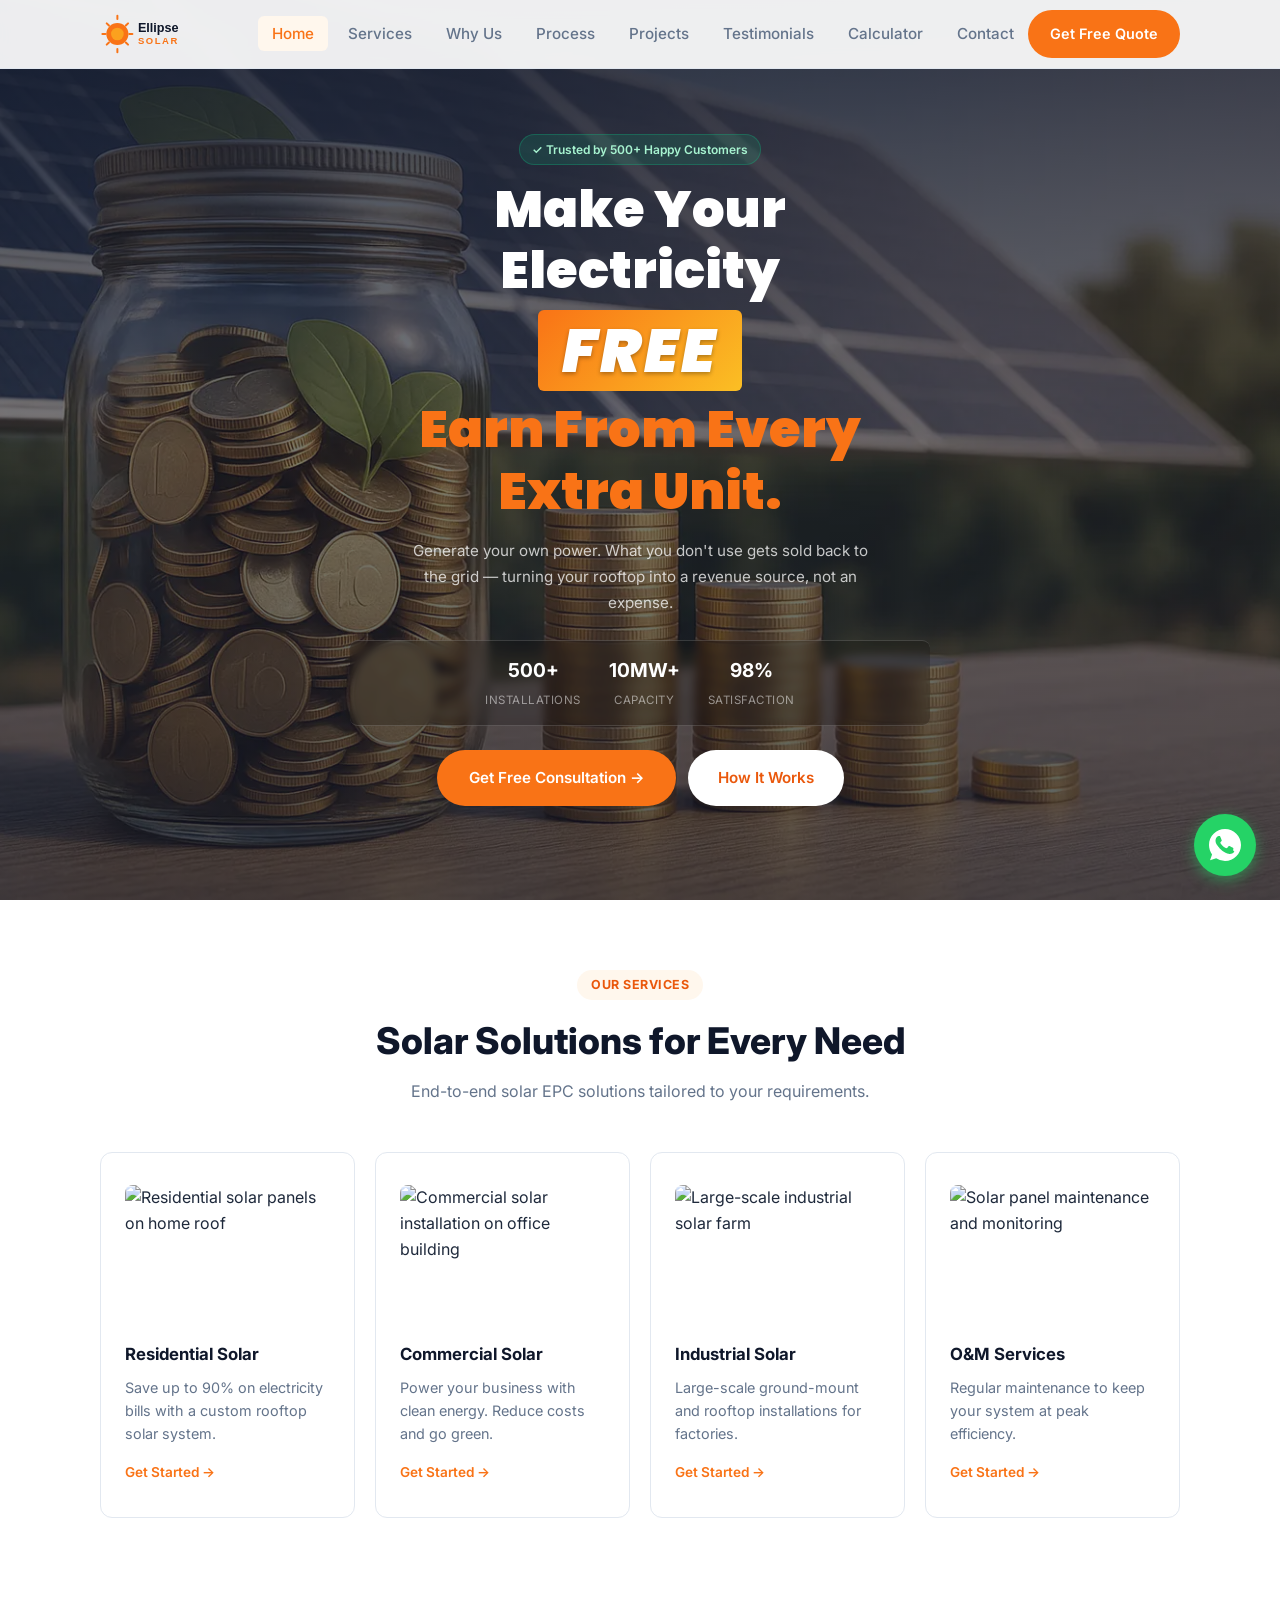
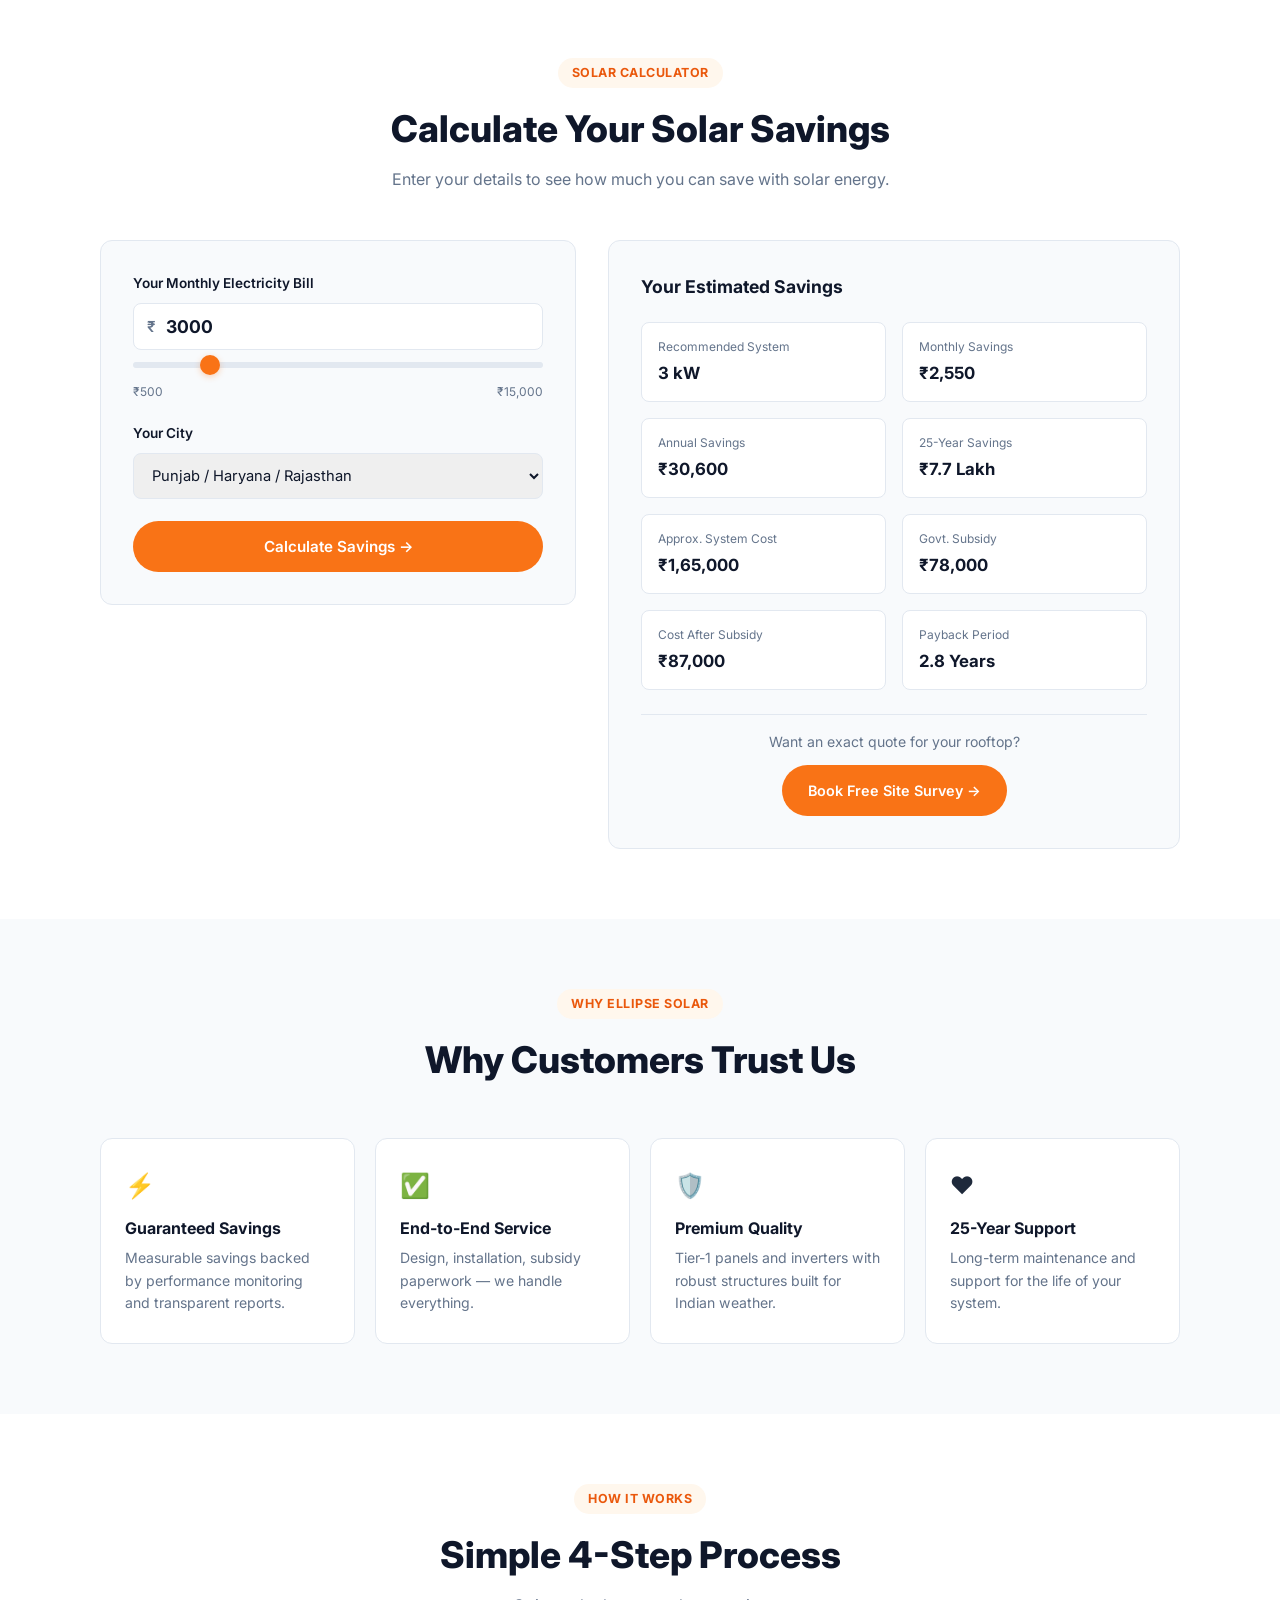
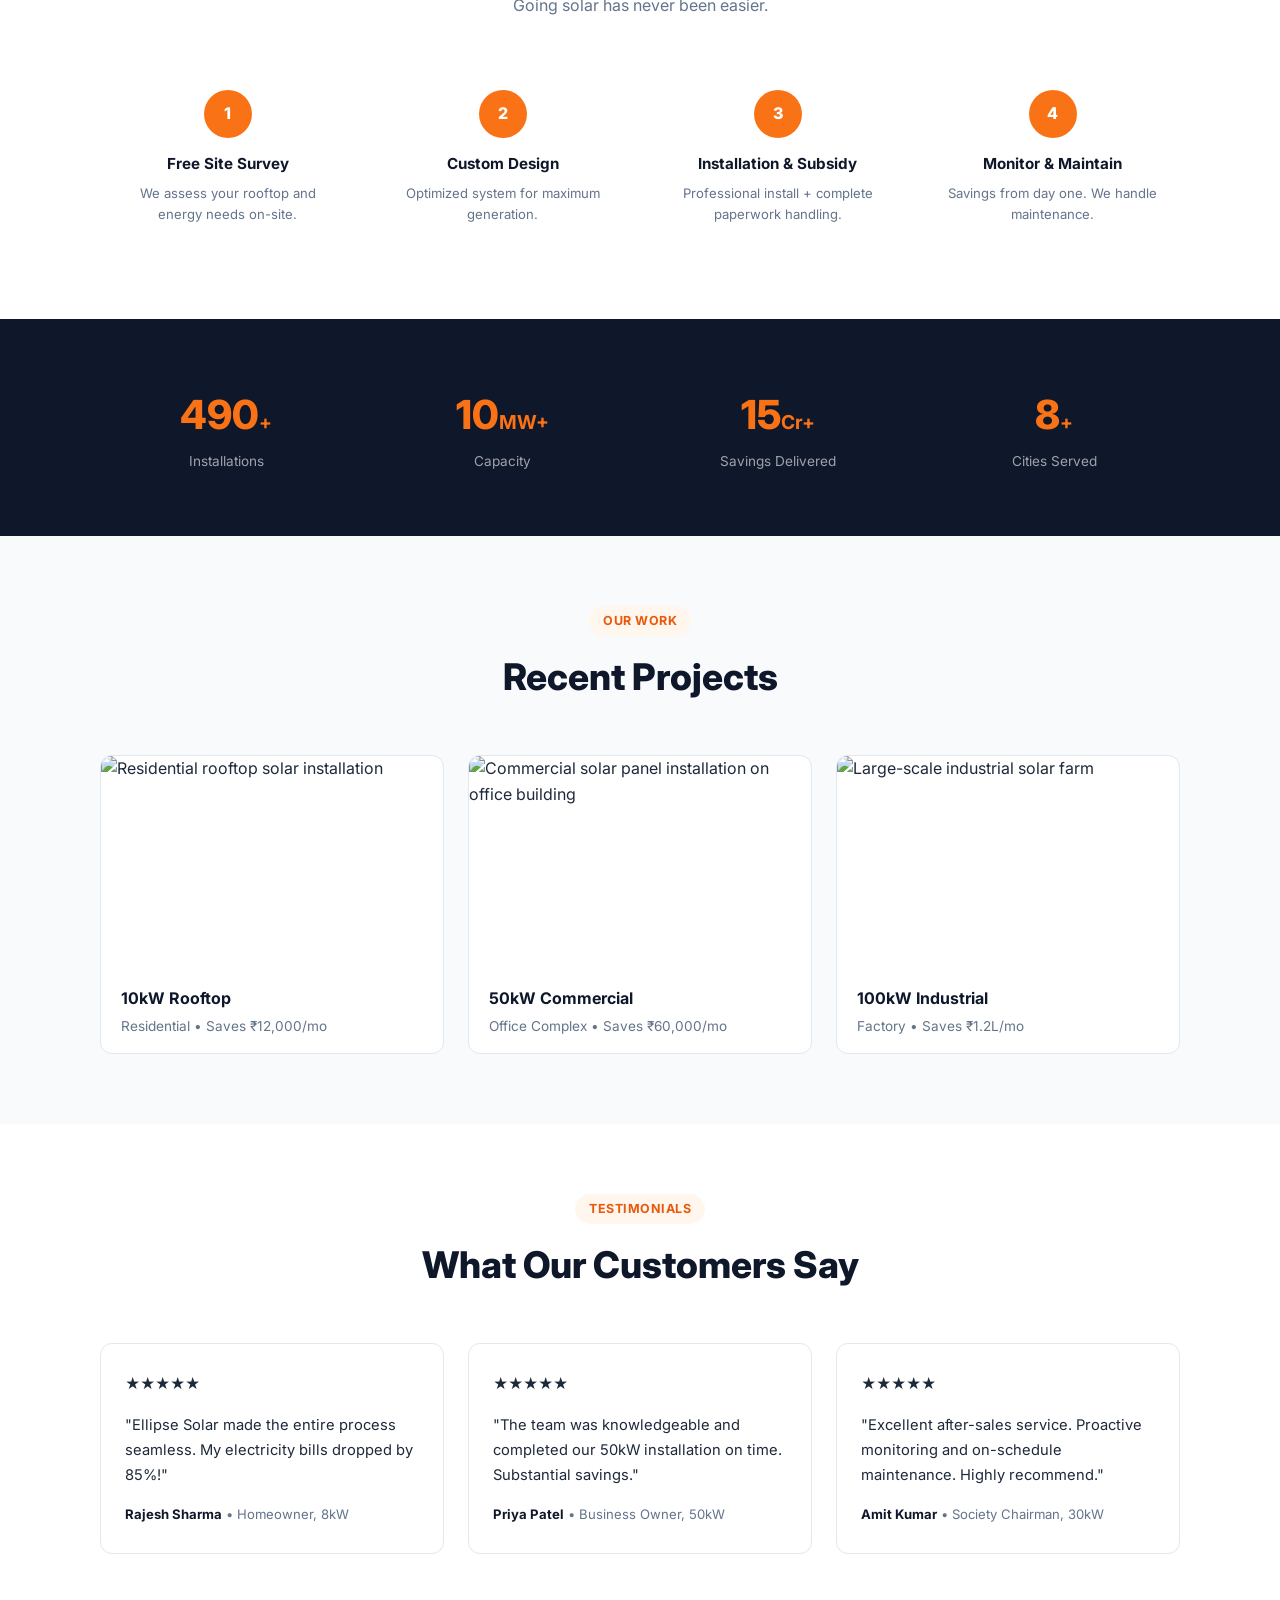
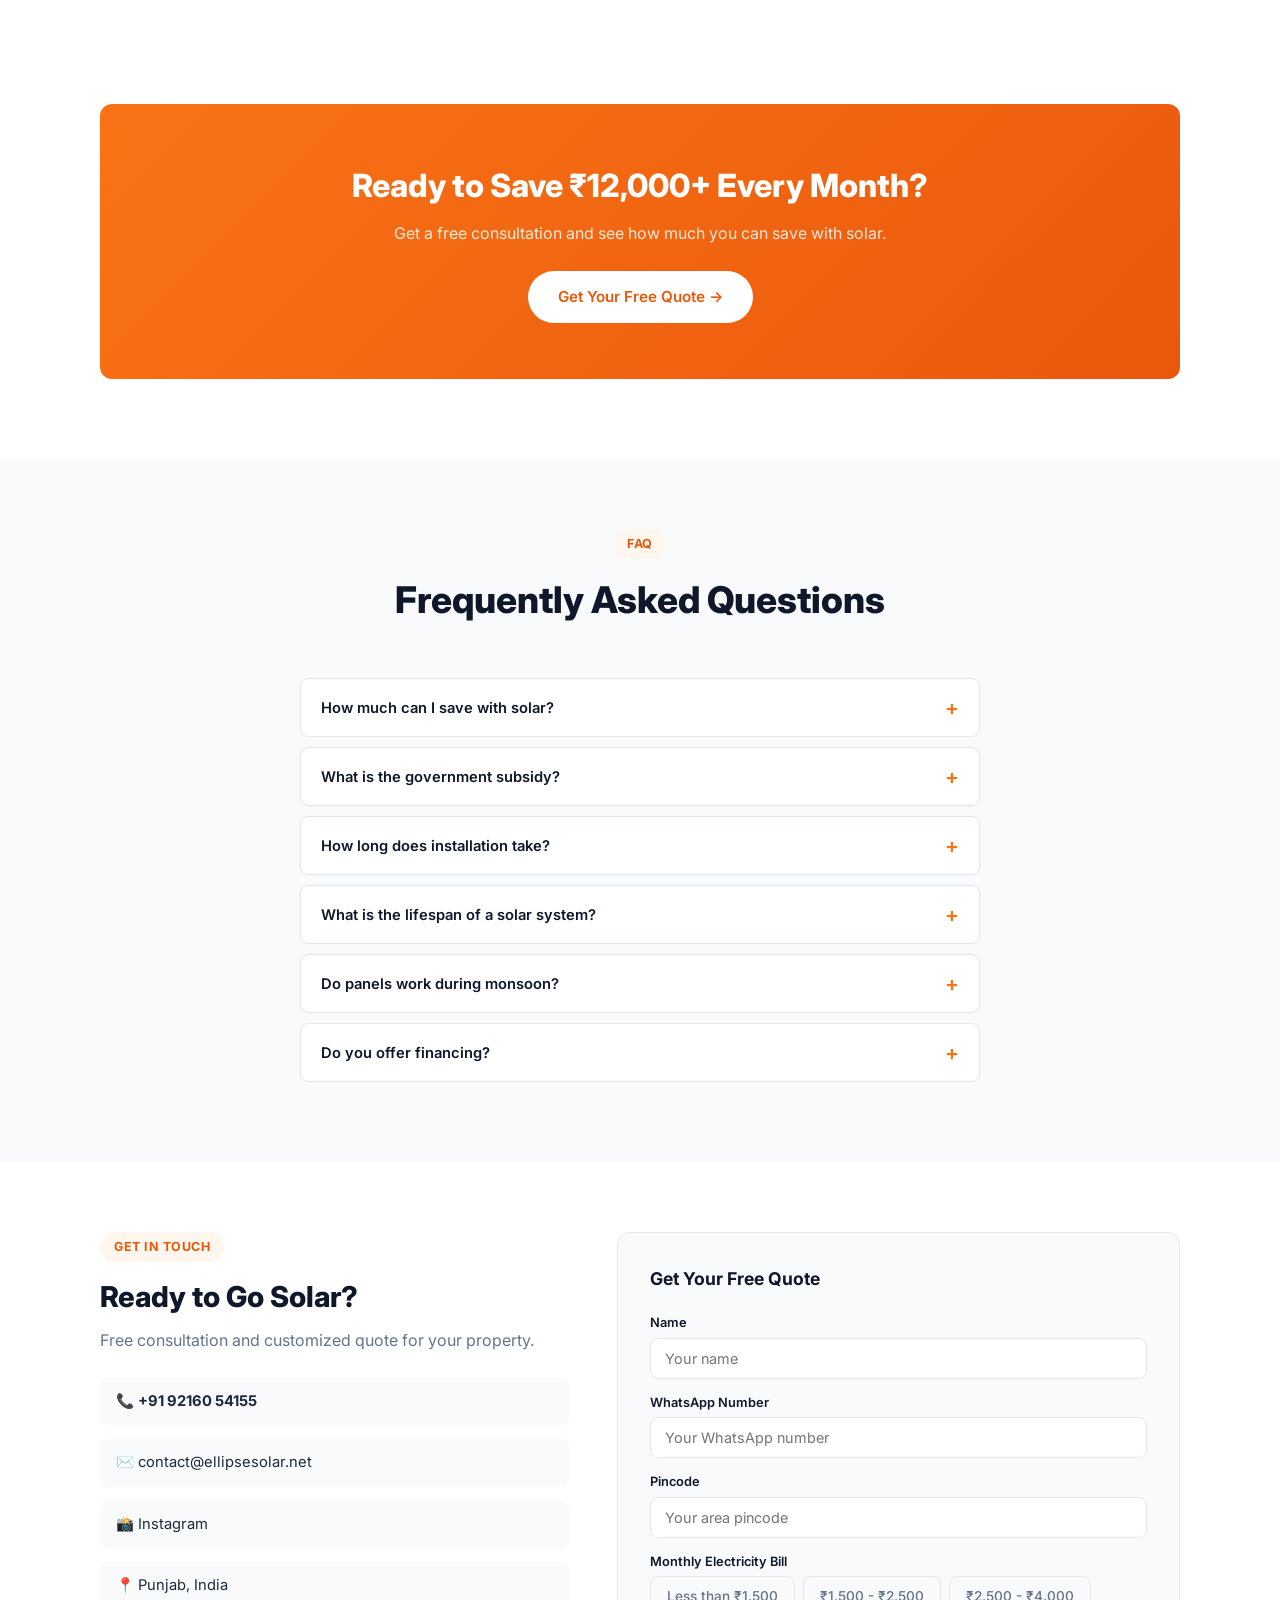
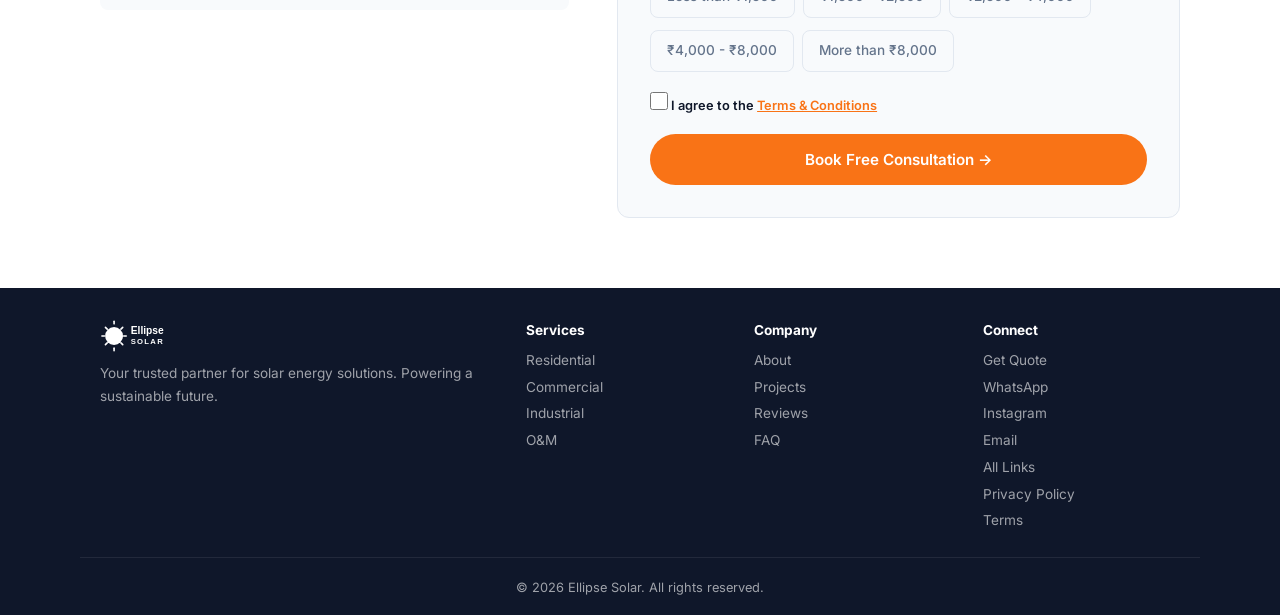
==== commit 34ff6262: "Publish the links page and use its contact addresses on the site. Co-authored-by: Cursor <cursoragen" ====
--- a/index.html
+++ b/index.html
@@ -385,8 +385,9 @@
                 <h2>Ready to Go Solar?</h2>
                 <p>Free consultation and customized quote for your property.</p>
                 <div class="contact__details">
-                    <div class="contact__item">📞 <strong>+91 92160 54155</strong></div>
-                    <div class="contact__item">✉️ info@ellipsesolar.in</div>
+                    <div class="contact__item"><a href="tel:+919216054155">📞 <strong>+91 92160 54155</strong></a></div>
+                    <div class="contact__item"><a href="mailto:contact@ellipsesolar.net">✉️ contact@ellipsesolar.net</a></div>
+                    <div class="contact__item"><a href="https://www.instagram.com/ellipsesolarofficial/" target="_blank" rel="noopener noreferrer">📸 Instagram</a></div>
                     <div class="contact__item">📍 Punjab, India</div>
                 </div>
             </div>
@@ -440,6 +441,10 @@
             <div class="footer__links">
                 <h4>Connect</h4>
                 <a href="#contact">Get Quote</a>
+                <a href="https://wa.me/919216054155" target="_blank" rel="noopener noreferrer">WhatsApp</a>
+                <a href="https://www.instagram.com/ellipsesolarofficial/" target="_blank" rel="noopener noreferrer">Instagram</a>
+                <a href="mailto:contact@ellipsesolar.net">Email</a>
+                <a href="links.html">All Links</a>
                 <a href="#">Privacy Policy</a>
                 <a href="terms.html">Terms</a>
             </div>
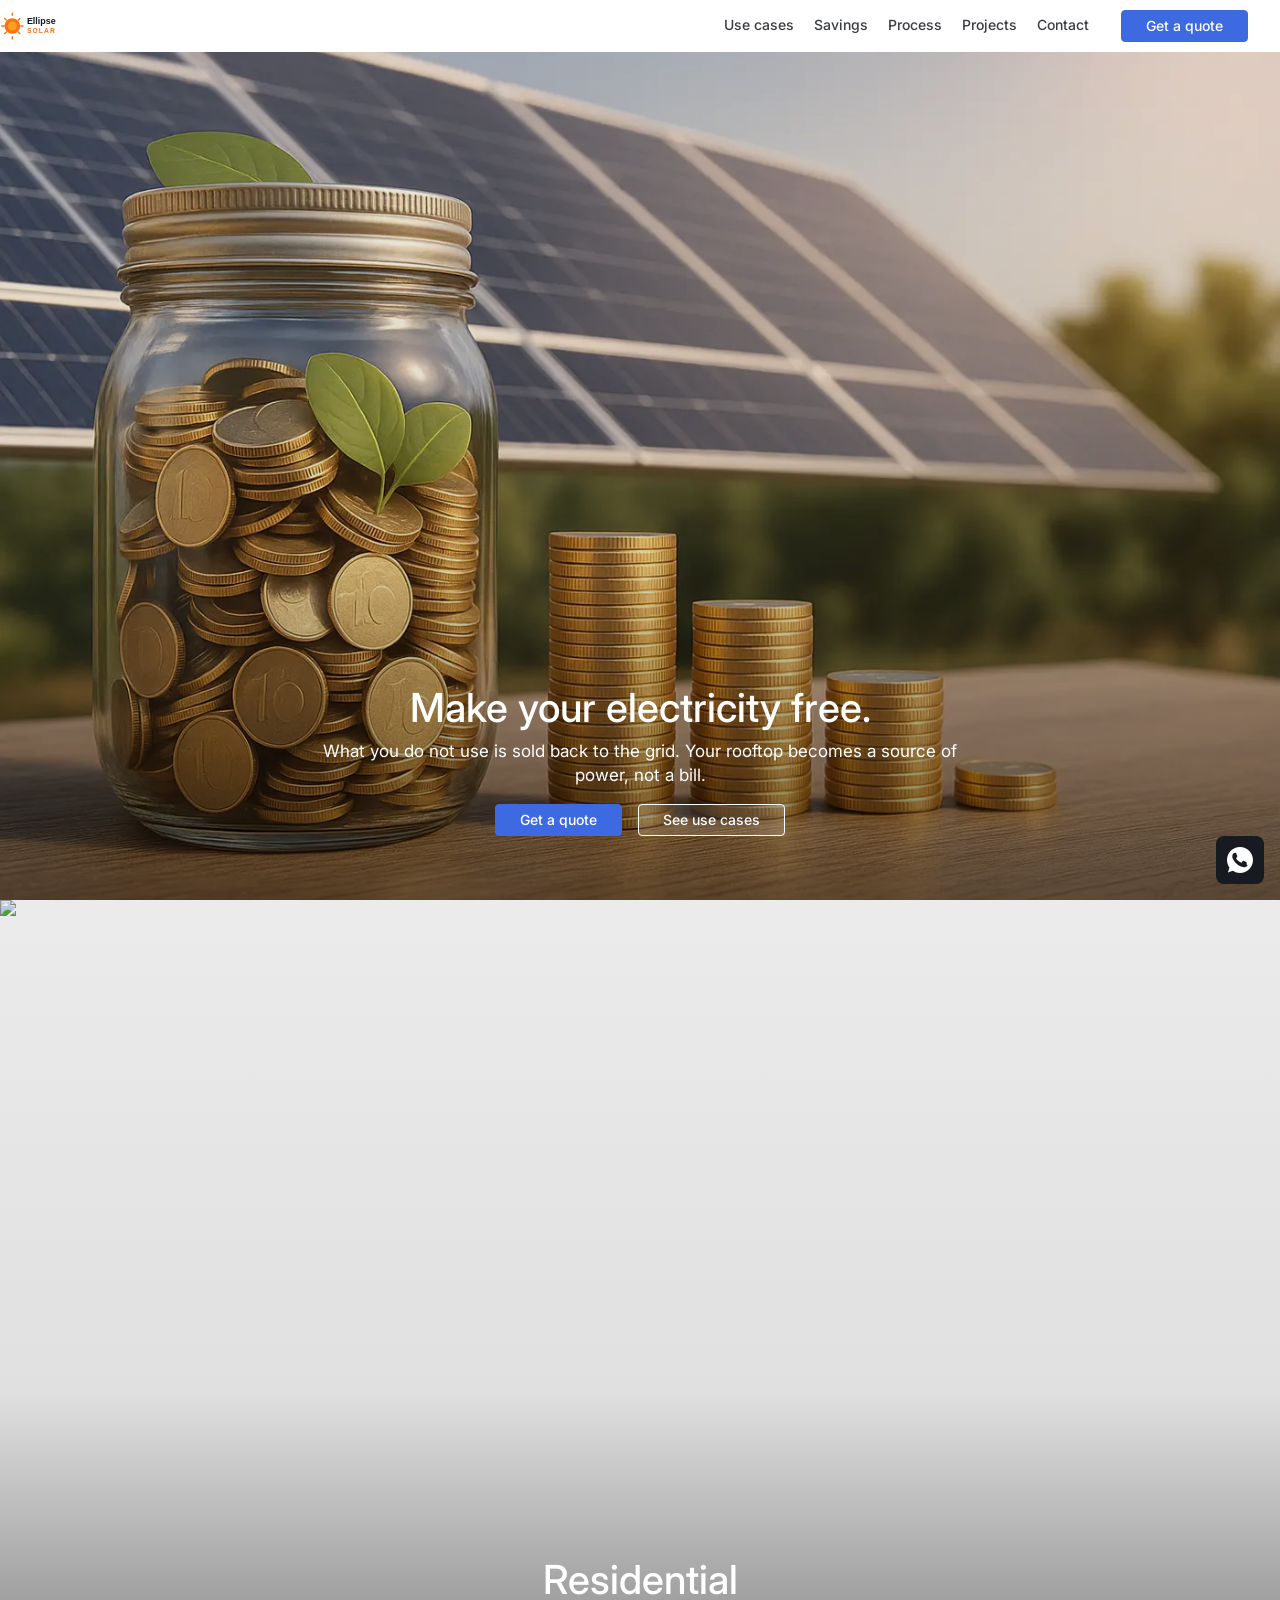
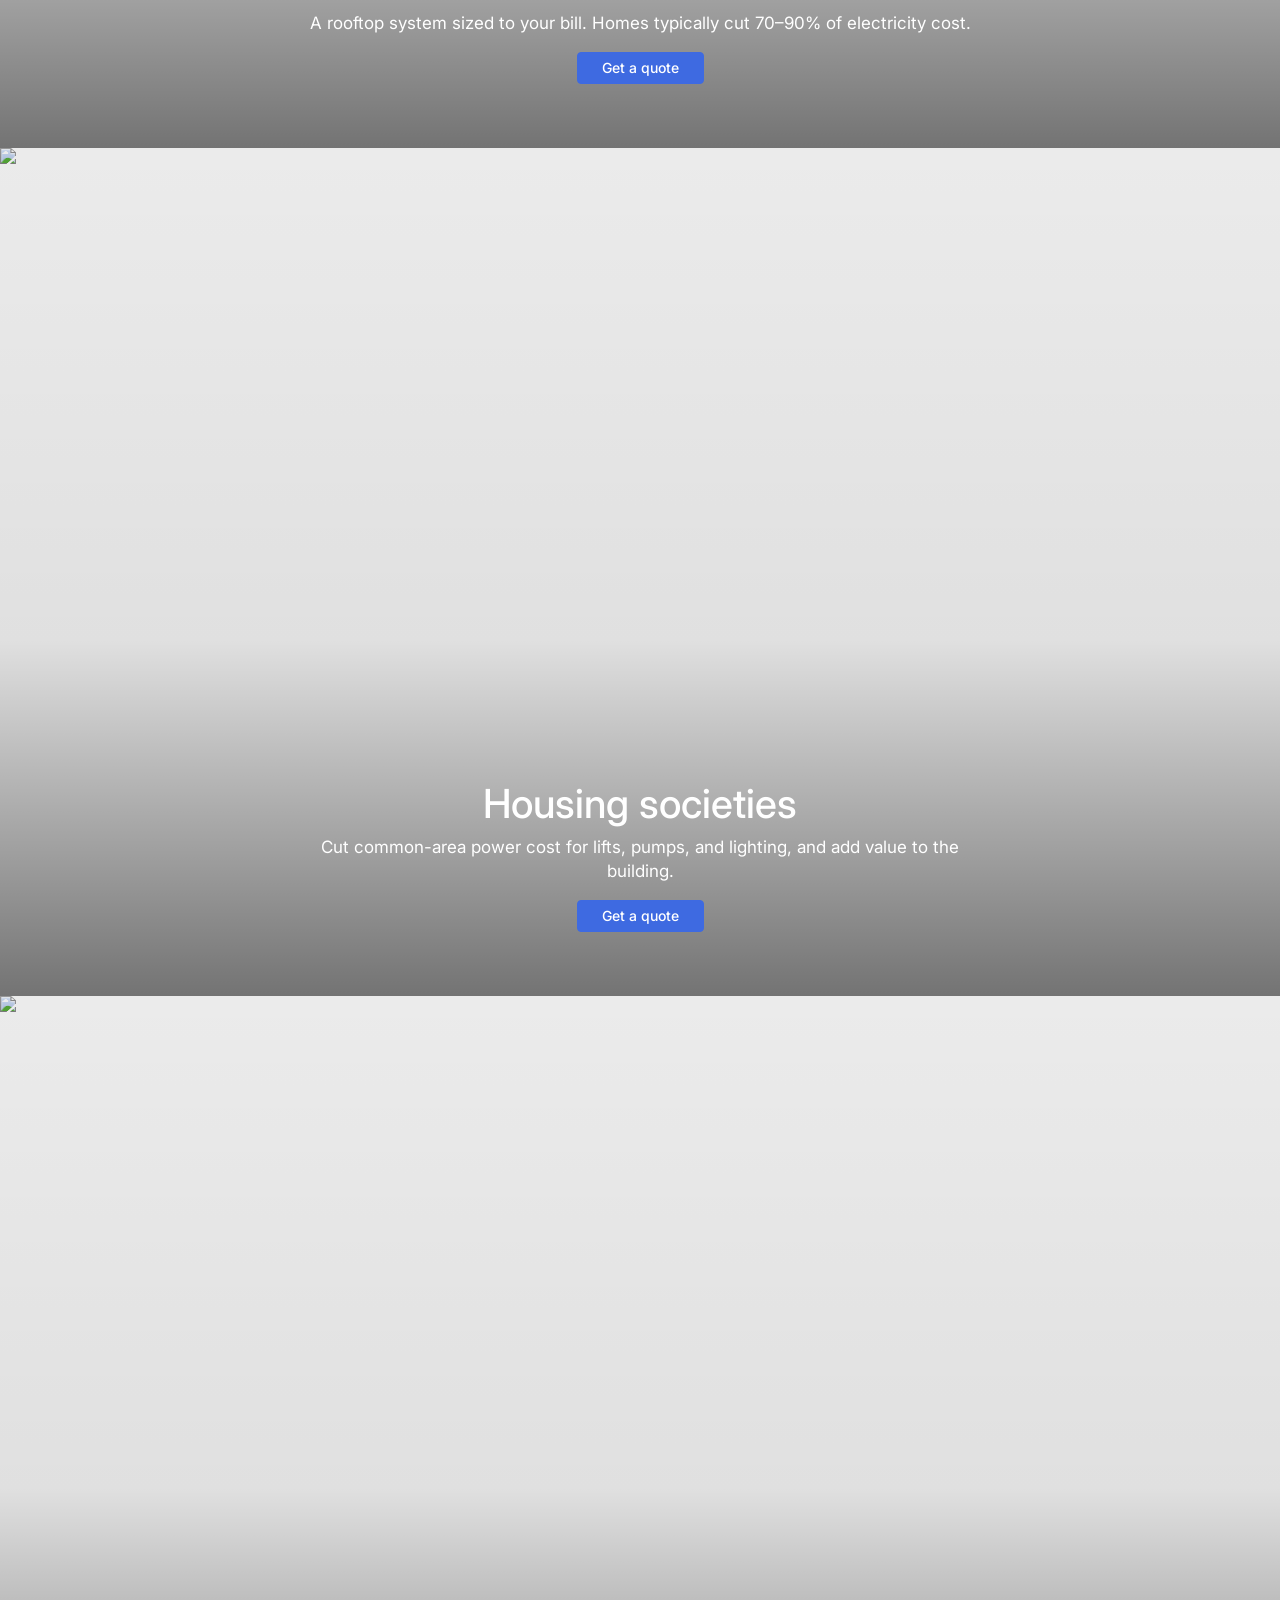
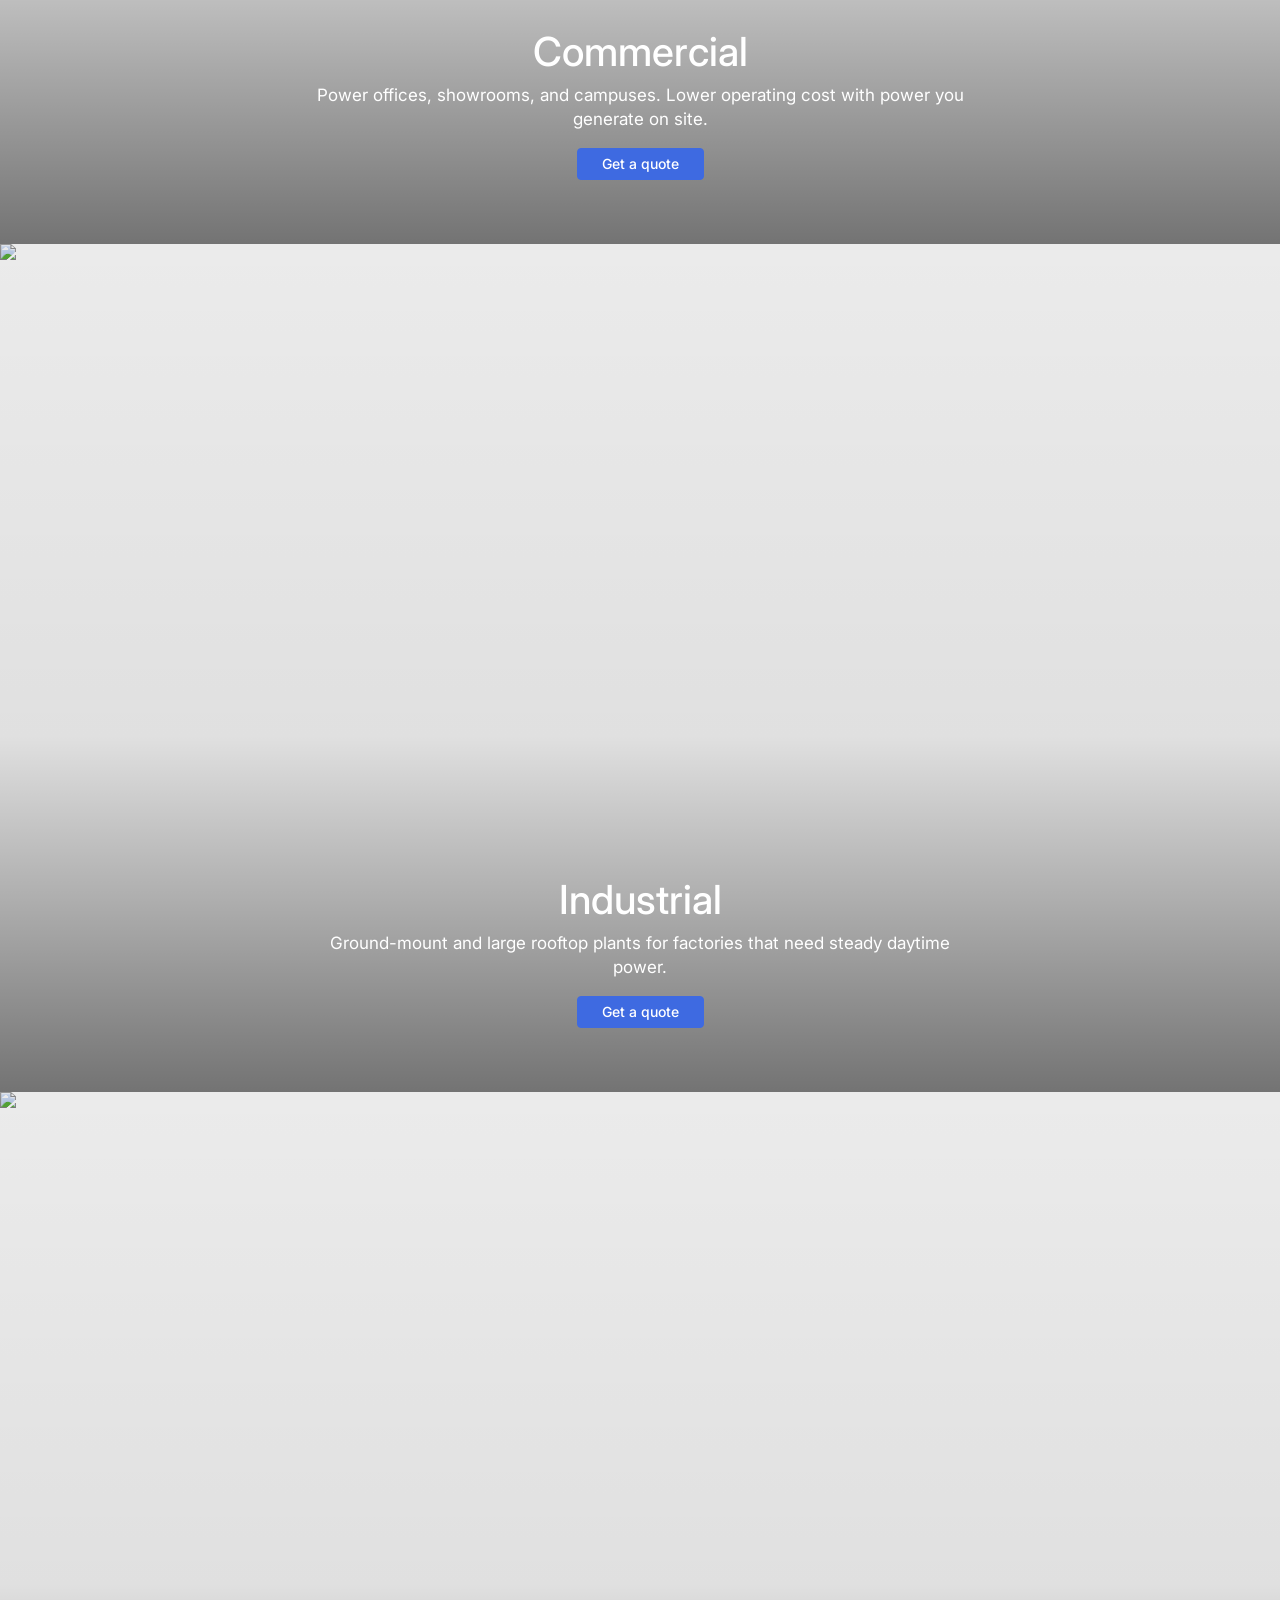
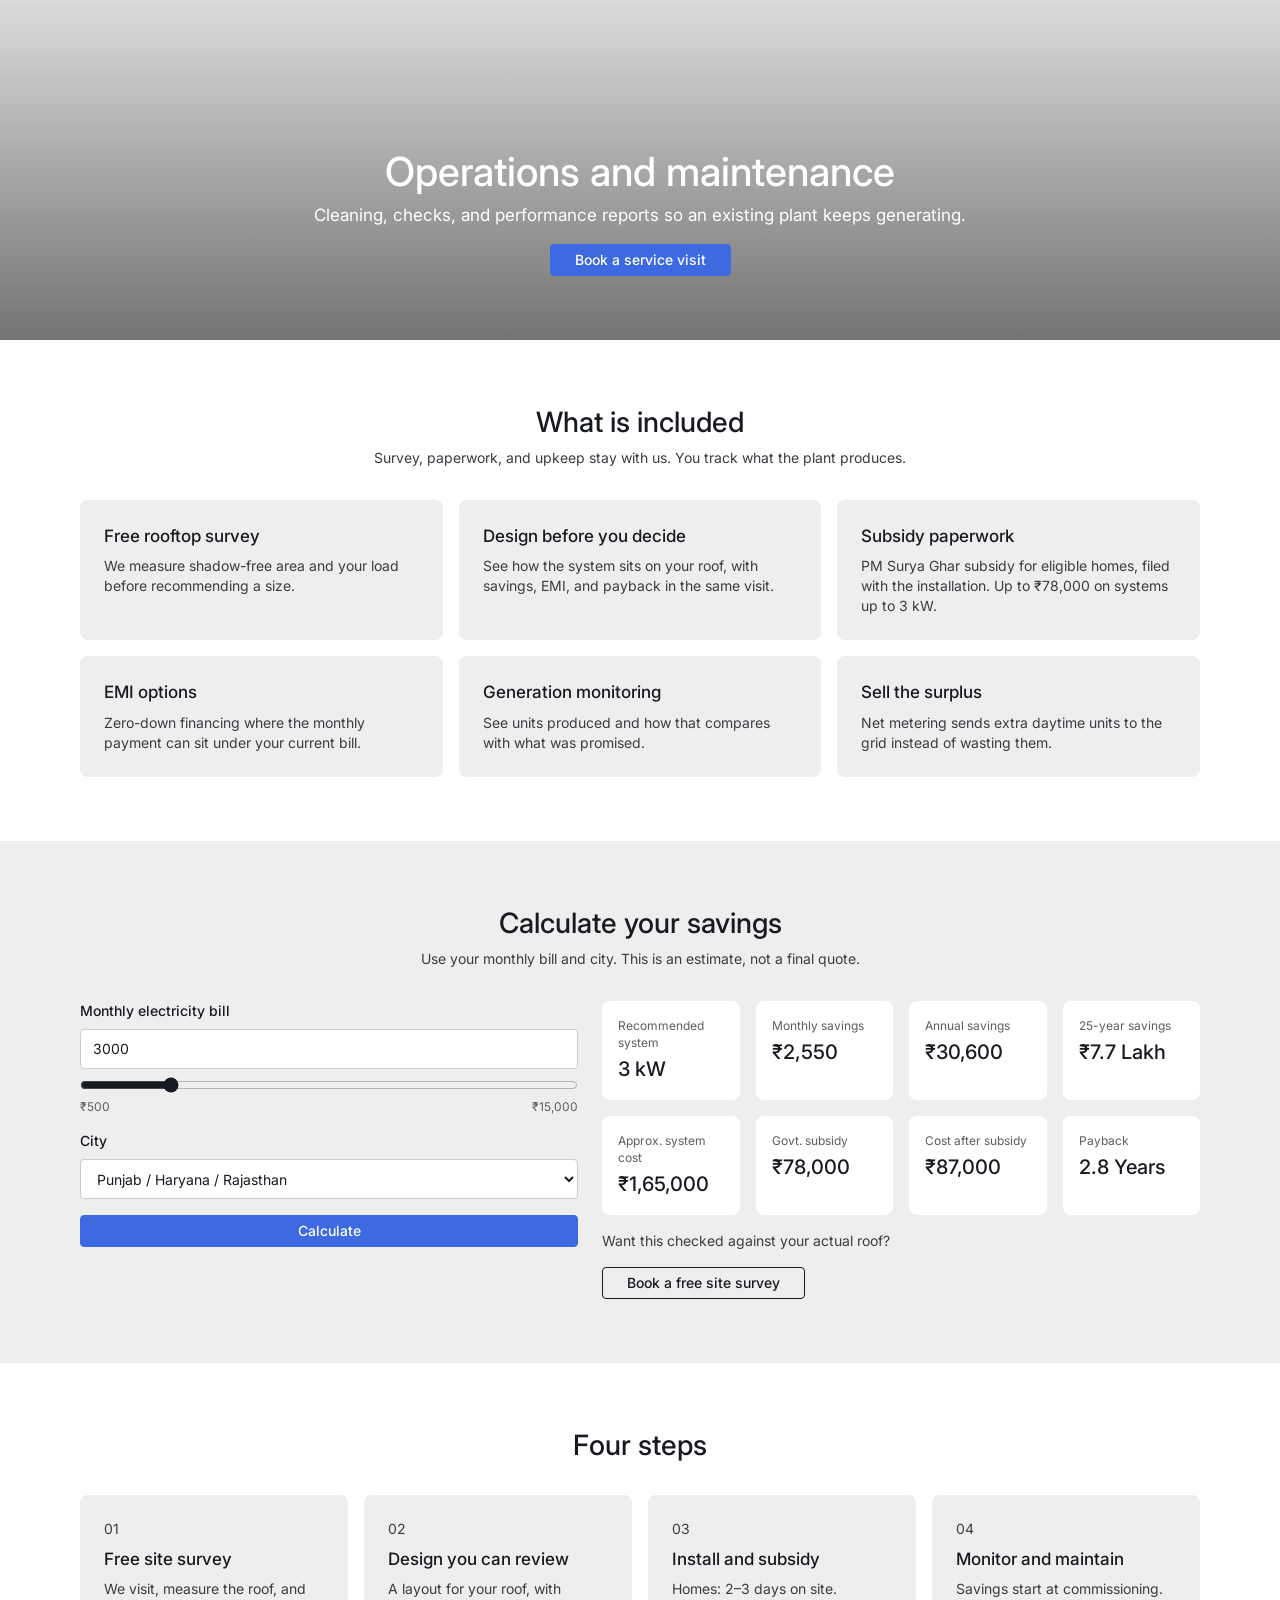
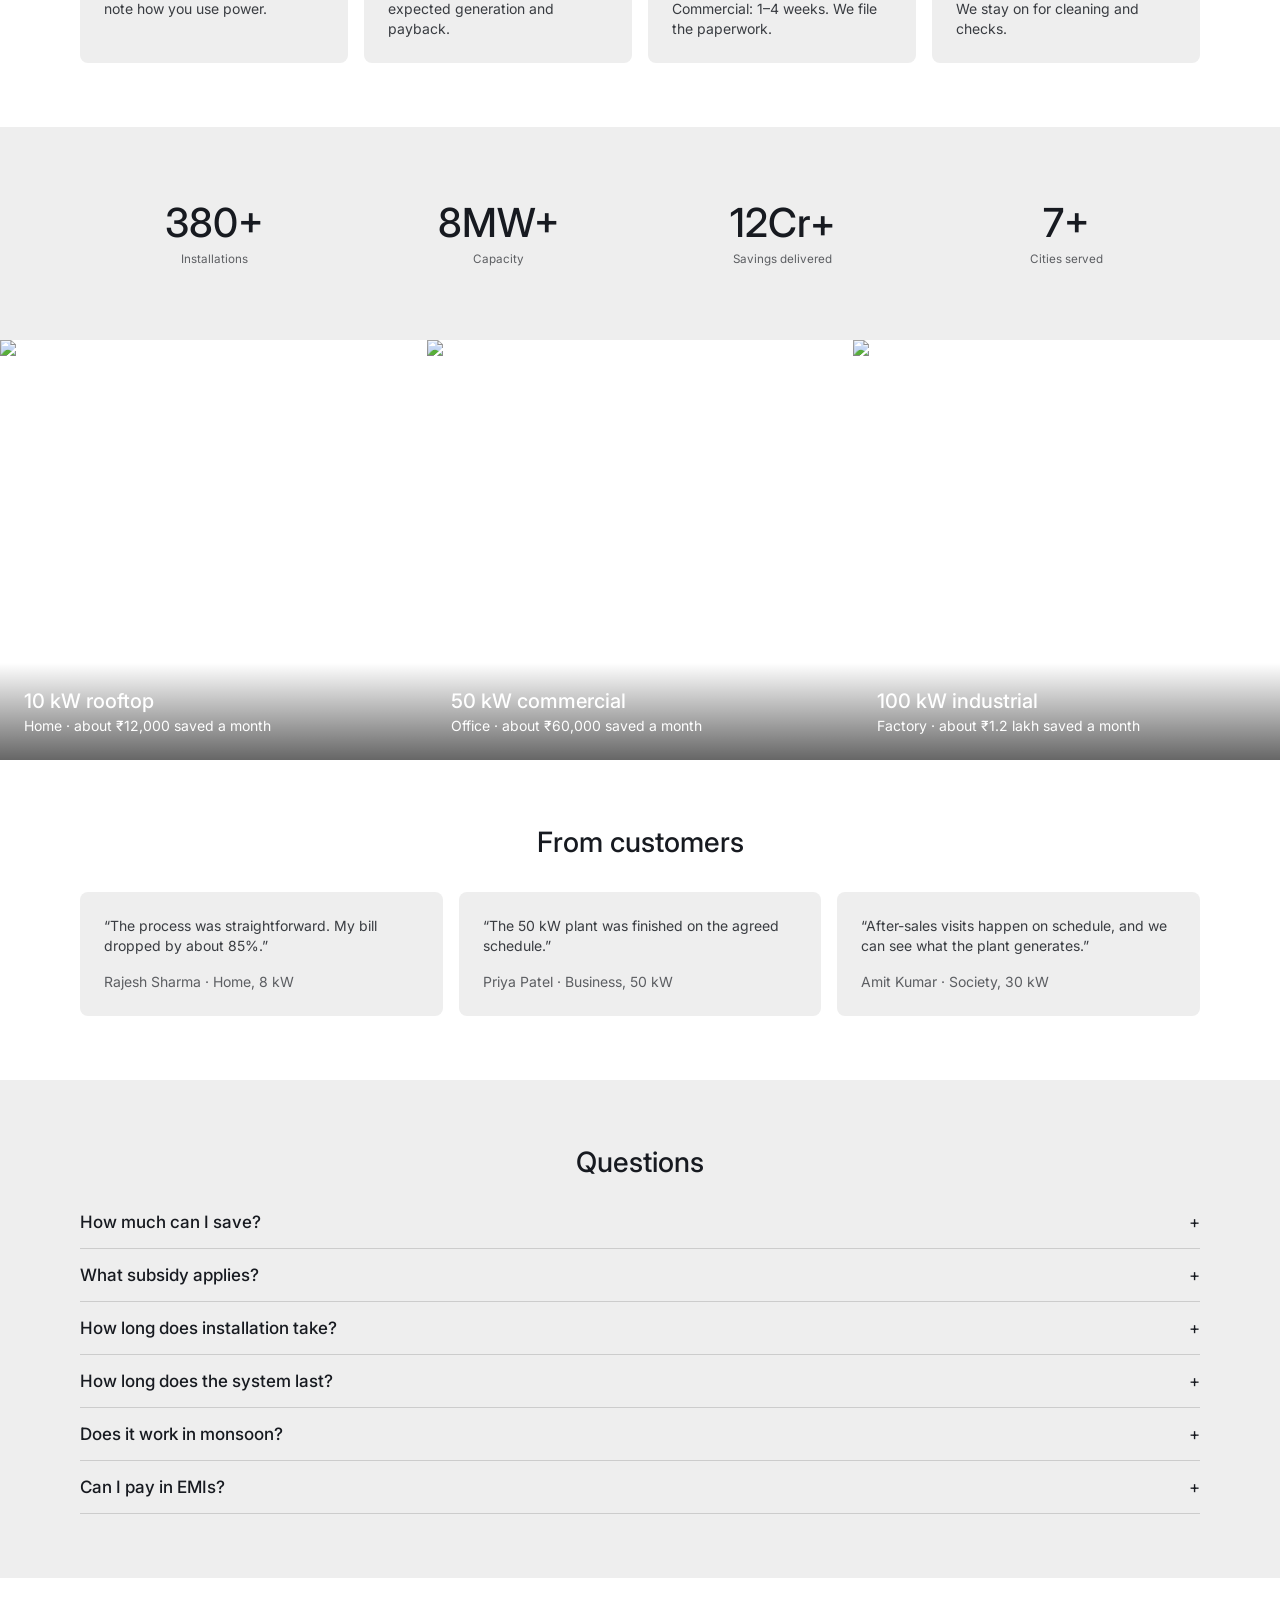
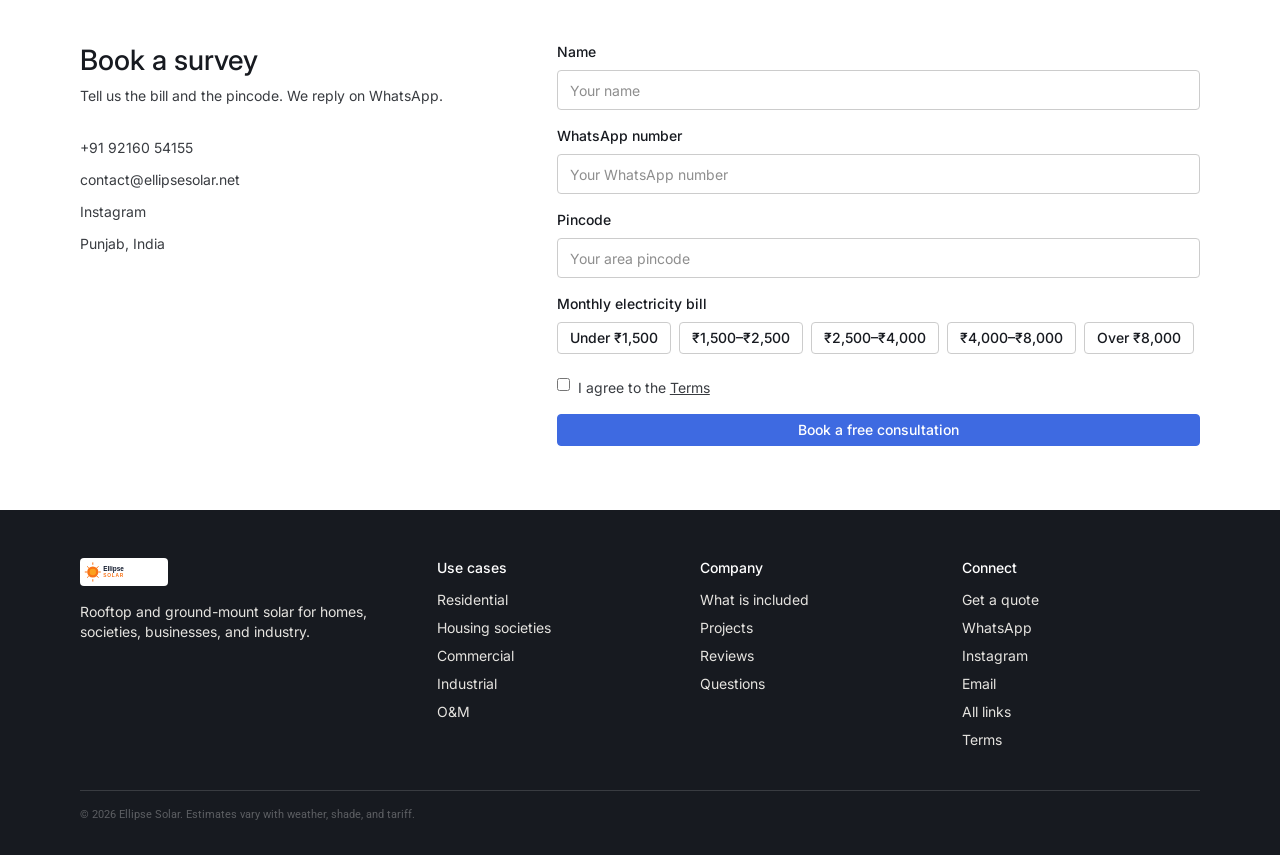
==== commit d5e0dc4c: "Restyle the site as a photo-led showroom and keep every solar use case. Co-authored-by: Cursor <curs" ====
--- a/index.html
+++ b/index.html
@@ -4,122 +4,120 @@
     <meta charset="UTF-8">
     <meta name="viewport" content="width=device-width, initial-scale=1.0">
     <title>Ellipse Solar | Powering a Sustainable Future</title>
-    <meta name="description" content="Ellipse Solar - Your trusted solar EPC partner. We design, install, and maintain rooftop and ground-mount solar systems for homes, businesses, and industries.">
-    <meta name="theme-color" content="#f97316">
+    <meta name="description" content="Ellipse Solar designs, installs, and maintains rooftop and ground-mount solar for homes, housing societies, businesses, and industry.">
+    <meta name="theme-color" content="#171a20">
     <link rel="icon" type="image/svg+xml" href="images/favicon.svg">
     <link rel="stylesheet" href="css/style.css">
     <link rel="preconnect" href="https://fonts.googleapis.com">
     <link rel="preconnect" href="https://fonts.gstatic.com" crossorigin>
-    <link href="https://fonts.googleapis.com/css2?family=Inter:wght@400;500;600;700;800&family=Poppins:wght@800;900&display=swap" rel="stylesheet">
+    <link href="https://fonts.googleapis.com/css2?family=Inter:wght@400;500&family=Roboto:wght@400;500&display=swap" rel="stylesheet">
 </head>
 <body>
-    <!-- Navigation -->
     <header class="header" id="header">
-        <nav class="nav container">
-            <a href="#" class="nav__logo">
+        <nav class="nav">
+            <a href="#home" class="nav__logo">
                 <img src="images/logo.svg" alt="Ellipse Solar" class="nav__logo-img">
             </a>
             <ul class="nav__menu" id="nav-menu">
-                <li><a href="#home" class="nav__link active">Home</a></li>
-                <li><a href="#services" class="nav__link">Services</a></li>
-                <li><a href="#why-us" class="nav__link">Why Us</a></li>
+                <li><a href="#services" class="nav__link">Use cases</a></li>
+                <li><a href="#calculator" class="nav__link">Savings</a></li>
                 <li><a href="#process" class="nav__link">Process</a></li>
                 <li><a href="#projects" class="nav__link">Projects</a></li>
-                <li><a href="#testimonials" class="nav__link">Testimonials</a></li>
-                <li><a href="#calculator" class="nav__link">Calculator</a></li>
                 <li><a href="#contact" class="nav__link">Contact</a></li>
             </ul>
-            <a href="#contact" class="btn btn--primary nav__cta">Get Free Quote</a>
+            <a href="#contact" class="btn btn--primary nav__cta">Get a quote</a>
             <button class="nav__toggle" id="nav-toggle" aria-label="Toggle menu">
                 <span></span><span></span><span></span>
             </button>
         </nav>
     </header>
 
-    <!-- Hero -->
     <section class="hero" id="home">
-        <div class="hero__bg">
-            <img src="images/hero.webp" alt="Solar panels installation by Ellipse Solar" loading="eager">
-            <div class="hero__overlay"></div>
-        </div>
-        <div class="container hero__container">
-            <div class="hero__content reveal">
-                <p class="hero__badge">✓ Trusted by 500+ Happy Customers</p>
-                <h1 class="hero__title">Make Your Electricity<br><span class="hero__free">FREE</span><br><span class="highlight">Earn From Every Extra Unit.</span></h1>
-                <p class="hero__subtitle">Generate your own power. What you don't use gets sold back to the grid — turning your rooftop into a revenue source, not an expense.</p>
-                <div class="hero__stats">
-                    <div class="hero__stat"><strong>500+</strong><span>Installations</span></div>
-                    <div class="hero__stat"><strong>10MW+</strong><span>Capacity</span></div>
-                    <div class="hero__stat"><strong>98%</strong><span>Satisfaction</span></div>
-                </div>
-                <div class="hero__actions">
-                    <a href="#contact" class="btn btn--primary btn--lg">Get Free Consultation →</a>
-                    <a href="#process" class="btn btn--white btn--lg">How It Works</a>
-                </div>
-            </div>
-        </div>
-    </section>
-
-    <!-- Services -->
-    <section class="services" id="services">
-        <div class="container">
-            <div class="section-head reveal">
-                <span class="tag">Our Services</span>
-                <h2>Solar Solutions for Every Need</h2>
-                <p>End-to-end solar EPC solutions tailored to your requirements.</p>
-            </div>
-            <div class="services__grid">
-                <div class="card reveal">
-                    <div class="card__img"><img src="https://images.unsplash.com/photo-1559302504-64aae6ca6b6d?w=400&q=80" alt="Residential solar panels on home roof" loading="lazy"></div>
-                    <h3>Residential Solar</h3>
-                    <p>Save up to 90% on electricity bills with a custom rooftop solar system.</p>
-                    <a href="#contact" class="card__link">Get Started →</a>
-                </div>
-                <div class="card reveal">
-                    <div class="card__img"><img src="https://images.unsplash.com/photo-1497440001374-f26997328c1b?w=400&q=80" alt="Commercial solar installation on office building" loading="lazy"></div>
-                    <h3>Commercial Solar</h3>
-                    <p>Power your business with clean energy. Reduce costs and go green.</p>
-                    <a href="#contact" class="card__link">Get Started →</a>
-                </div>
-                <div class="card reveal">
-                    <div class="card__img"><img src="https://images.unsplash.com/photo-1508514177221-188b1cf16e9d?w=400&q=80" alt="Large-scale industrial solar farm" loading="lazy"></div>
-                    <h3>Industrial Solar</h3>
-                    <p>Large-scale ground-mount and rooftop installations for factories.</p>
-                    <a href="#contact" class="card__link">Get Started →</a>
-                </div>
-                <div class="card reveal">
-                    <div class="card__img"><img src="https://images.unsplash.com/photo-1581091226825-a6a2a5aee158?w=400&q=80" alt="Solar panel maintenance and monitoring" loading="lazy"></div>
-                    <h3>O&M Services</h3>
-                    <p>Regular maintenance to keep your system at peak efficiency.</p>
-                    <a href="#contact" class="card__link">Get Started →</a>
-                </div>
-            </div>
-        </div>
-    </section>
-
-    <!-- Why Us -->
-
-    <!-- Solar Calculator -->
-    <section class="calculator" id="calculator">
-        <div class="container">
-            <div class="section-head reveal">
-                <span class="tag">Solar Calculator</span>
-                <h2>Calculate Your Solar Savings</h2>
-                <p>Enter your details to see how much you can save with solar energy.</p>
-            </div>
-            <div class="calc__wrapper reveal">
-                <div class="calc__form">
-                    <div class="calc__group">
-                        <label>Your Monthly Electricity Bill</label>
-                        <div class="calc__input-wrap">
-                            <span class="calc__prefix">₹</span>
-                            <input type="number" id="calc-bill" placeholder="e.g. 3000" min="500" max="100000" value="3000">
-                        </div>
-                        <input type="range" id="calc-slider" min="500" max="15000" step="100" value="3000" class="calc__slider">
-                        <div class="calc__range-labels"><span>₹500</span><span>₹15,000</span></div>
-                    </div>
-                    <div class="calc__group">
-                        <label>Your City</label>
+        <div class="hero__media">
+            <img src="images/hero.webp" alt="Solar panels on a rooftop" width="1600" height="900">
+        </div>
+        <div class="hero__copy">
+            <h1>Make your electricity free.</h1>
+            <p>What you do not use is sold back to the grid. Your rooftop becomes a source of power, not a bill.</p>
+            <div class="hero__actions">
+                <a href="#contact" class="btn btn--primary">Get a quote</a>
+                <a href="#services" class="btn btn--ghost-light">See use cases</a>
+            </div>
+        </div>
+    </section>
+
+    <section id="services">
+        <article class="panel" id="residential">
+            <div class="panel__media"><img src="https://images.unsplash.com/photo-1559302504-64aae6ca6b6d?auto=format&fit=crop&w=1800&q=80" alt="Residential solar panels on a home roof"></div>
+            <div class="panel__copy">
+                <h2>Residential</h2>
+                <p>A rooftop system sized to your bill. Homes typically cut 70–90% of electricity cost.</p>
+                <div class="panel__actions"><a href="#contact" class="btn btn--primary">Get a quote</a></div>
+            </div>
+        </article>
+        <article class="panel" id="societies">
+            <div class="panel__media"><img src="https://images.unsplash.com/photo-1486406146926-c627a92ad1ab?auto=format&fit=crop&w=1800&q=80" alt="Apartment buildings that can use shared rooftop solar"></div>
+            <div class="panel__copy">
+                <h2>Housing societies</h2>
+                <p>Cut common-area power cost for lifts, pumps, and lighting, and add value to the building.</p>
+                <div class="panel__actions"><a href="#contact" class="btn btn--primary">Get a quote</a></div>
+            </div>
+        </article>
+        <article class="panel" id="commercial">
+            <div class="panel__media"><img src="https://images.unsplash.com/photo-1497440001374-f26997328c1b?auto=format&fit=crop&w=1800&q=80" alt="Commercial solar installation on an office building"></div>
+            <div class="panel__copy">
+                <h2>Commercial</h2>
+                <p>Power offices, showrooms, and campuses. Lower operating cost with power you generate on site.</p>
+                <div class="panel__actions"><a href="#contact" class="btn btn--primary">Get a quote</a></div>
+            </div>
+        </article>
+        <article class="panel" id="industrial">
+            <div class="panel__media"><img src="https://images.unsplash.com/photo-1508514177221-188b1cf16e9d?auto=format&fit=crop&w=1800&q=80" alt="Large industrial solar installation"></div>
+            <div class="panel__copy">
+                <h2>Industrial</h2>
+                <p>Ground-mount and large rooftop plants for factories that need steady daytime power.</p>
+                <div class="panel__actions"><a href="#contact" class="btn btn--primary">Get a quote</a></div>
+            </div>
+        </article>
+        <article class="panel" id="om">
+            <div class="panel__media"><img src="https://images.unsplash.com/photo-1581091226825-a6a2a5aee158?auto=format&fit=crop&w=1800&q=80" alt="Engineer inspecting a solar installation"></div>
+            <div class="panel__copy">
+                <h2>Operations and maintenance</h2>
+                <p>Cleaning, checks, and performance reports so an existing plant keeps generating.</p>
+                <div class="panel__actions"><a href="#contact" class="btn btn--primary">Book a service visit</a></div>
+            </div>
+        </article>
+    </section>
+
+    <section class="band" id="why-us">
+        <div class="container">
+            <h2 class="section-title">What is included</h2>
+            <p class="lede">Survey, paperwork, and upkeep stay with us. You track what the plant produces.</p>
+            <div class="feature-grid">
+                <article class="plaque"><h3>Free rooftop survey</h3><p>We measure shadow-free area and your load before recommending a size.</p></article>
+                <article class="plaque"><h3>Design before you decide</h3><p>See how the system sits on your roof, with savings, EMI, and payback in the same visit.</p></article>
+                <article class="plaque"><h3>Subsidy paperwork</h3><p>PM Surya Ghar subsidy for eligible homes, filed with the installation. Up to ₹78,000 on systems up to 3 kW.</p></article>
+                <article class="plaque"><h3>EMI options</h3><p>Zero-down financing where the monthly payment can sit under your current bill.</p></article>
+                <article class="plaque"><h3>Generation monitoring</h3><p>See units produced and how that compares with what was promised.</p></article>
+                <article class="plaque"><h3>Sell the surplus</h3><p>Net metering sends extra daytime units to the grid instead of wasting them.</p></article>
+            </div>
+        </div>
+    </section>
+
+    <section class="band band--gray" id="calculator">
+        <div class="container">
+            <h2 class="section-title">Calculate your savings</h2>
+            <p class="lede">Use your monthly bill and city. This is an estimate, not a final quote.</p>
+            <div class="calc">
+                <div>
+                    <div class="field">
+                        <label for="calc-bill">Monthly electricity bill</label>
+                        <input type="number" id="calc-bill" min="500" max="100000" value="3000">
+                        <input type="range" id="calc-slider" min="500" max="15000" step="100" value="3000">
+                        <div class="range-labels"><span>₹500</span><span>₹15,000</span></div>
+                    </div>
+                    <div class="field">
+                        <label for="calc-city">City</label>
                         <select id="calc-city">
                             <option value="4.5">Punjab / Haryana / Rajasthan</option>
                             <option value="4.2">Delhi NCR / UP</option>
@@ -128,362 +126,201 @@
                             <option value="3.5">Other</option>
                         </select>
                     </div>
-                    <button class="btn btn--primary btn--lg btn--full" id="calc-btn">Calculate Savings →</button>
-                </div>
-                <div class="calc__results" id="calc-results">
-                    <div class="calc__result-header">
-                        <h3>Your Estimated Savings</h3>
-                    </div>
-                    <div class="calc__result-grid">
-                        <div class="calc__result-item">
-                            <small>Recommended System</small>
-                            <strong id="res-system">3 kW</strong>
-                        </div>
-                        <div class="calc__result-item">
-                            <small>Monthly Savings</small>
-                            <strong id="res-monthly" class="text-green">₹2,550</strong>
-                        </div>
-                        <div class="calc__result-item">
-                            <small>Annual Savings</small>
-                            <strong id="res-annual" class="text-green">₹30,600</strong>
-                        </div>
-                        <div class="calc__result-item">
-                            <small>25-Year Savings</small>
-                            <strong id="res-lifetime" class="text-green">₹7.7 Lakh</strong>
-                        </div>
-                        <div class="calc__result-item">
-                            <small>Approx. System Cost</small>
-                            <strong id="res-cost">₹1,65,000</strong>
-                        </div>
-                        <div class="calc__result-item">
-                            <small>Govt. Subsidy</small>
-                            <strong id="res-subsidy" class="text-primary">₹78,000</strong>
-                        </div>
-                        <div class="calc__result-item">
-                            <small>Cost After Subsidy</small>
-                            <strong id="res-net-cost">₹87,000</strong>
-                        </div>
-                        <div class="calc__result-item">
-                            <small>Payback Period</small>
-                            <strong id="res-payback">2.8 Years</strong>
-                        </div>
-                    </div>
-                    <div class="calc__result-cta">
-                        <p>Want an exact quote for your rooftop?</p>
-                        <a href="#contact" class="btn btn--primary">Book Free Site Survey →</a>
-                    </div>
-                </div>
-            </div>
-        </div>
-    </section>
-
-    <!-- Why Us -->
-    <section class="why-us" id="why-us">
-        <div class="container">
-            <div class="section-head reveal">
-                <span class="tag">Why Ellipse Solar</span>
-                <h2>Why Customers Trust Us</h2>
-            </div>
-            <div class="why-us__grid">
-                <div class="why-us__item reveal">
-                    <div class="why-us__icon">⚡</div>
-                    <strong>Guaranteed Savings</strong>
-                    <p>Measurable savings backed by performance monitoring and transparent reports.</p>
-                </div>
-                <div class="why-us__item reveal">
-                    <div class="why-us__icon">✅</div>
-                    <strong>End-to-End Service</strong>
-                    <p>Design, installation, subsidy paperwork — we handle everything.</p>
-                </div>
-                <div class="why-us__item reveal">
-                    <div class="why-us__icon">🛡️</div>
-                    <strong>Premium Quality</strong>
-                    <p>Tier-1 panels and inverters with robust structures built for Indian weather.</p>
-                </div>
-                <div class="why-us__item reveal">
-                    <div class="why-us__icon">❤️</div>
-                    <strong>25-Year Support</strong>
-                    <p>Long-term maintenance and support for the life of your system.</p>
-                </div>
-            </div>
-        </div>
-    </section>
-
-    <!-- Process -->
-    <section class="process" id="process">
-        <div class="container">
-            <div class="section-head reveal">
-                <span class="tag">How It Works</span>
-                <h2>Simple 4-Step Process</h2>
-                <p>Going solar has never been easier.</p>
-            </div>
-            <div class="process__grid">
-                <div class="process__step reveal">
-                    <div class="step-num">1</div>
-                    <h3>Free Site Survey</h3>
-                    <p>We assess your rooftop and energy needs on-site.</p>
-                </div>
-                <div class="process__step reveal">
-                    <div class="step-num">2</div>
-                    <h3>Custom Design</h3>
-                    <p>Optimized system for maximum generation.</p>
-                </div>
-                <div class="process__step reveal">
-                    <div class="step-num">3</div>
-                    <h3>Installation & Subsidy</h3>
-                    <p>Professional install + complete paperwork handling.</p>
-                </div>
-                <div class="process__step reveal">
-                    <div class="step-num">4</div>
-                    <h3>Monitor & Maintain</h3>
-                    <p>Savings from day one. We handle maintenance.</p>
-                </div>
-            </div>
-        </div>
-    </section>
-
-    <!-- Stats -->
-    <section class="stats">
-        <div class="container stats__grid">
-            <div class="stats__item reveal">
-                <span class="stats__num" data-target="500">0</span><span class="stats__suf">+</span>
-                <small>Installations</small>
-            </div>
-            <div class="stats__item reveal">
-                <span class="stats__num" data-target="10">0</span><span class="stats__suf">MW+</span>
-                <small>Capacity</small>
-            </div>
-            <div class="stats__item reveal">
-                <span class="stats__num" data-target="15">0</span><span class="stats__suf">Cr+</span>
-                <small>Savings Delivered</small>
-            </div>
-            <div class="stats__item reveal">
-                <span class="stats__num" data-target="8">0</span><span class="stats__suf">+</span>
-                <small>Cities Served</small>
-            </div>
-        </div>
-    </section>
-
-    <!-- Projects -->
-    <section class="projects" id="projects">
-        <div class="container">
-            <div class="section-head reveal">
-                <span class="tag">Our Work</span>
-                <h2>Recent Projects</h2>
-            </div>
-            <div class="projects__grid">
-                <div class="project reveal">
-                    <div class="project__img">
-                        <img src="https://images.unsplash.com/photo-1559302504-64aae6ca6b6d?w=500&q=80" alt="Residential rooftop solar installation" loading="lazy">
-                    </div>
-                    <div class="project__info">
-                        <h3>10kW Rooftop</h3>
-                        <p>Residential • Saves ₹12,000/mo</p>
-                    </div>
-                </div>
-                <div class="project reveal">
-                    <div class="project__img">
-                        <img src="https://images.unsplash.com/photo-1497440001374-f26997328c1b?w=500&q=80" alt="Commercial solar panel installation on office building" loading="lazy">
-                    </div>
-                    <div class="project__info">
-                        <h3>50kW Commercial</h3>
-                        <p>Office Complex • Saves ₹60,000/mo</p>
-                    </div>
-                </div>
-                <div class="project reveal">
-                    <div class="project__img">
-                        <img src="https://images.unsplash.com/photo-1508514177221-188b1cf16e9d?w=500&q=80" alt="Large-scale industrial solar farm" loading="lazy">
-                    </div>
-                    <div class="project__info">
-                        <h3>100kW Industrial</h3>
-                        <p>Factory • Saves ₹1.2L/mo</p>
-                    </div>
-                </div>
-            </div>
-        </div>
-    </section>
-
-    <!-- Testimonials -->
-    <section class="testimonials" id="testimonials">
-        <div class="container">
-            <div class="section-head reveal">
-                <span class="tag">Testimonials</span>
-                <h2>What Our Customers Say</h2>
-            </div>
-            <div class="testimonials__grid">
-                <div class="testimonial reveal">
-                    <p class="testimonial__stars">★★★★★</p>
-                    <p>"Ellipse Solar made the entire process seamless. My electricity bills dropped by 85%!"</p>
-                    <div class="testimonial__author"><strong>Rajesh Sharma</strong> • Homeowner, 8kW</div>
-                </div>
-                <div class="testimonial reveal">
-                    <p class="testimonial__stars">★★★★★</p>
-                    <p>"The team was knowledgeable and completed our 50kW installation on time. Substantial savings."</p>
-                    <div class="testimonial__author"><strong>Priya Patel</strong> • Business Owner, 50kW</div>
-                </div>
-                <div class="testimonial reveal">
-                    <p class="testimonial__stars">★★★★★</p>
-                    <p>"Excellent after-sales service. Proactive monitoring and on-schedule maintenance. Highly recommend."</p>
-                    <div class="testimonial__author"><strong>Amit Kumar</strong> • Society Chairman, 30kW</div>
-                </div>
-            </div>
-        </div>
-    </section>
-
-    <!-- CTA Banner -->
-    <section class="cta reveal">
-        <div class="container">
-            <div class="cta__box">
-                <h2>Ready to Save ₹12,000+ Every Month?</h2>
-                <p>Get a free consultation and see how much you can save with solar.</p>
-                <a href="#contact" class="btn btn--white btn--lg">Get Your Free Quote →</a>
-            </div>
-        </div>
-    </section>
-
-    <!-- FAQ -->
-    <section class="faq" id="faq">
-        <div class="container">
-            <div class="section-head reveal">
-                <span class="tag">FAQ</span>
-                <h2>Frequently Asked Questions</h2>
-            </div>
-            <div class="faq__list reveal">
-                <div class="faq__item">
-                    <button class="faq__q" aria-expanded="false"><span>How much can I save with solar?</span><span class="faq__icon">+</span></button>
-                    <div class="faq__a"><p>Most homeowners save 70-90% on electricity bills. We provide a detailed estimate during our free consultation.</p></div>
-                </div>
-                <div class="faq__item">
-                    <button class="faq__q" aria-expanded="false"><span>What is the government subsidy?</span><span class="faq__icon">+</span></button>
-                    <div class="faq__a"><p>Under PM Surya Ghar, residential customers get up to ₹78,000 subsidy for systems up to 3kW. We handle all paperwork.</p></div>
-                </div>
-                <div class="faq__item">
-                    <button class="faq__q" aria-expanded="false"><span>How long does installation take?</span><span class="faq__icon">+</span></button>
-                    <div class="faq__a"><p>Residential: 2-3 days. Commercial: 1-4 weeks. Full process from survey to commissioning: 2-4 weeks.</p></div>
-                </div>
-                <div class="faq__item">
-                    <button class="faq__q" aria-expanded="false"><span>What is the lifespan of a solar system?</span><span class="faq__icon">+</span></button>
-                    <div class="faq__a"><p>Solar panels last 25-30 years. Inverters last 10-15 years. We provide warranties and long-term support.</p></div>
-                </div>
-                <div class="faq__item">
-                    <button class="faq__q" aria-expanded="false"><span>Do panels work during monsoon?</span><span class="faq__icon">+</span></button>
-                    <div class="faq__a"><p>Yes — reduced capacity on cloudy days but systems deliver significant annual savings regardless.</p></div>
-                </div>
-                <div class="faq__item">
-                    <button class="faq__q" aria-expanded="false"><span>Do you offer financing?</span><span class="faq__icon">+</span></button>
-                    <div class="faq__a"><p>Yes. Easy EMI options with zero down payment — often less than your current electricity bill.</p></div>
-                </div>
-            </div>
-        </div>
-    </section>
-
-    <!-- Contact -->
-    <section class="contact" id="contact">
-        <div class="container contact__wrapper">
-            <div class="contact__info reveal">
-                <span class="tag">Get In Touch</span>
-                <h2>Ready to Go Solar?</h2>
-                <p>Free consultation and customized quote for your property.</p>
-                <div class="contact__details">
-                    <div class="contact__item"><a href="tel:+919216054155">📞 <strong>+91 92160 54155</strong></a></div>
-                    <div class="contact__item"><a href="mailto:contact@ellipsesolar.net">✉️ contact@ellipsesolar.net</a></div>
-                    <div class="contact__item"><a href="https://www.instagram.com/ellipsesolarofficial/" target="_blank" rel="noopener noreferrer">📸 Instagram</a></div>
-                    <div class="contact__item">📍 Punjab, India</div>
-                </div>
-            </div>
-            <form class="contact__form reveal reveal--delay" id="contact-form">
-                <h3 class="form__title">Get Your Free Quote</h3>
-                <div class="form-group"><label for="name">Name</label><input type="text" id="name" name="name" placeholder="Your name" required></div>
-                <div class="form-group"><label for="phone">WhatsApp Number</label><input type="tel" id="phone" name="phone" placeholder="Your WhatsApp number" required></div>
-                <div class="form-group"><label for="pincode">Pincode</label><input type="text" id="pincode" name="pincode" placeholder="Your area pincode" required></div>
-                <div class="form-group">
-                    <label>Monthly Electricity Bill</label>
-                    <div class="bill-options">
-                        <label class="bill-option"><input type="radio" name="bill" value="Less than ₹1500" required><span>Less than ₹1,500</span></label>
-                        <label class="bill-option"><input type="radio" name="bill" value="₹1500 - ₹2500"><span>₹1,500 - ₹2,500</span></label>
-                        <label class="bill-option"><input type="radio" name="bill" value="₹2500 - ₹4000"><span>₹2,500 - ₹4,000</span></label>
-                        <label class="bill-option"><input type="radio" name="bill" value="₹4000 - ₹8000"><span>₹4,000 - ₹8,000</span></label>
-                        <label class="bill-option"><input type="radio" name="bill" value="More than ₹8000"><span>More than ₹8,000</span></label>
-                    </div>
-                </div>
-                <div class="form-group form-group--checkbox">
-                    <label class="checkbox-label">
-                        <input type="checkbox" id="terms" name="terms" required>
-                        <span>I agree to the <a href="terms.html" target='_blank'>Terms & Conditions</a></span>
-                    </label>
-                </div>
-                <button type="submit" class="btn btn--primary btn--lg btn--full">Book Free Consultation →</button>
+                    <button class="btn btn--primary btn--full" id="calc-btn" type="button">Calculate</button>
+                </div>
+                <div id="calc-results">
+                    <div class="result-grid">
+                        <div class="result-item"><small>Recommended system</small><strong id="res-system">3 kW</strong></div>
+                        <div class="result-item"><small>Monthly savings</small><strong id="res-monthly">₹2,550</strong></div>
+                        <div class="result-item"><small>Annual savings</small><strong id="res-annual">₹30,600</strong></div>
+                        <div class="result-item"><small>25-year savings</small><strong id="res-lifetime">₹7.7 Lakh</strong></div>
+                        <div class="result-item"><small>Approx. system cost</small><strong id="res-cost">₹1,65,000</strong></div>
+                        <div class="result-item"><small>Govt. subsidy</small><strong id="res-subsidy">₹78,000</strong></div>
+                        <div class="result-item"><small>Cost after subsidy</small><strong id="res-net-cost">₹87,000</strong></div>
+                        <div class="result-item"><small>Payback</small><strong id="res-payback">2.8 Years</strong></div>
+                    </div>
+                    <p class="calc__note">Want this checked against your actual roof?</p>
+                    <a href="#contact" class="btn btn--ghost">Book a free site survey</a>
+                </div>
+            </div>
+        </div>
+    </section>
+
+    <section class="band" id="process">
+        <div class="container">
+            <h2 class="section-title">Four steps</h2>
+            <div class="process-grid" style="margin-top:32px">
+                <article class="plaque"><p class="step-num">01</p><h3>Free site survey</h3><p>We visit, measure the roof, and note how you use power.</p></article>
+                <article class="plaque"><p class="step-num">02</p><h3>Design you can review</h3><p>A layout for your roof, with expected generation and payback.</p></article>
+                <article class="plaque"><p class="step-num">03</p><h3>Install and subsidy</h3><p>Homes: 2–3 days on site. Commercial: 1–4 weeks. We file the paperwork.</p></article>
+                <article class="plaque"><p class="step-num">04</p><h3>Monitor and maintain</h3><p>Savings start at commissioning. We stay on for cleaning and checks.</p></article>
+            </div>
+        </div>
+    </section>
+
+    <section class="band band--gray">
+        <div class="container stats">
+            <div class="stats__item"><span class="stats__num" data-target="500">0</span><span class="stats__suf">+</span><small>Installations</small></div>
+            <div class="stats__item"><span class="stats__num" data-target="10">0</span><span class="stats__suf">MW+</span><small>Capacity</small></div>
+            <div class="stats__item"><span class="stats__num" data-target="15">0</span><span class="stats__suf">Cr+</span><small>Savings delivered</small></div>
+            <div class="stats__item"><span class="stats__num" data-target="8">0</span><span class="stats__suf">+</span><small>Cities served</small></div>
+        </div>
+    </section>
+
+    <section id="projects">
+        <div class="projects">
+            <figure class="project">
+                <img src="https://images.unsplash.com/photo-1559302504-64aae6ca6b6d?auto=format&fit=crop&w=1200&q=80" alt="Residential rooftop solar">
+                <figcaption><h3>10 kW rooftop</h3><p>Home · about ₹12,000 saved a month</p></figcaption>
+            </figure>
+            <figure class="project">
+                <img src="https://images.unsplash.com/photo-1497440001374-f26997328c1b?auto=format&fit=crop&w=1200&q=80" alt="Commercial rooftop solar">
+                <figcaption><h3>50 kW commercial</h3><p>Office · about ₹60,000 saved a month</p></figcaption>
+            </figure>
+            <figure class="project">
+                <img src="https://images.unsplash.com/photo-1508514177221-188b1cf16e9d?auto=format&fit=crop&w=1200&q=80" alt="Industrial solar plant">
+                <figcaption><h3>100 kW industrial</h3><p>Factory · about ₹1.2 lakh saved a month</p></figcaption>
+            </figure>
+        </div>
+    </section>
+
+    <section class="band" id="testimonials">
+        <div class="container">
+            <h2 class="section-title">From customers</h2>
+            <div class="reviews" style="margin-top:32px">
+                <article class="plaque"><p>“The process was straightforward. My bill dropped by about 85%.”</p><p style="margin-top:16px;color:#5c5e62">Rajesh Sharma · Home, 8 kW</p></article>
+                <article class="plaque"><p>“The 50 kW plant was finished on the agreed schedule.”</p><p style="margin-top:16px;color:#5c5e62">Priya Patel · Business, 50 kW</p></article>
+                <article class="plaque"><p>“After-sales visits happen on schedule, and we can see what the plant generates.”</p><p style="margin-top:16px;color:#5c5e62">Amit Kumar · Society, 30 kW</p></article>
+            </div>
+        </div>
+    </section>
+
+    <section class="band band--gray" id="faq">
+        <div class="container">
+            <h2 class="section-title">Questions</h2>
+            <div class="faq__list" style="margin-top:16px">
+                <div class="faq__item">
+                    <button class="faq__q" type="button"><span>How much can I save?</span><span class="faq__icon">+</span></button>
+                    <div class="faq__a"><p>Most homes save 70–90% of the electricity bill. The survey turns that into a number for your roof.</p></div>
+                </div>
+                <div class="faq__item">
+                    <button class="faq__q" type="button"><span>What subsidy applies?</span><span class="faq__icon">+</span></button>
+                    <div class="faq__a"><p>Under PM Surya Ghar, eligible homes can receive up to ₹78,000 for systems up to 3 kW. We prepare and file the documents.</p></div>
+                </div>
+                <div class="faq__item">
+                    <button class="faq__q" type="button"><span>How long does installation take?</span><span class="faq__icon">+</span></button>
+                    <div class="faq__a"><p>Residential work on site is usually 2–3 days. Commercial takes 1–4 weeks. Survey to commissioning is typically 2–4 weeks.</p></div>
+                </div>
+                <div class="faq__item">
+                    <button class="faq__q" type="button"><span>How long does the system last?</span><span class="faq__icon">+</span></button>
+                    <div class="faq__a"><p>Panels are warranted for 25 years of performance. Inverters are typically 5–10 years. Mounting workmanship is covered as listed in our terms.</p></div>
+                </div>
+                <div class="faq__item">
+                    <button class="faq__q" type="button"><span>Does it work in monsoon?</span><span class="faq__icon">+</span></button>
+                    <div class="faq__a"><p>Output drops on cloudy days. Annual savings still hold because the rest of the year produces more.</p></div>
+                </div>
+                <div class="faq__item">
+                    <button class="faq__q" type="button"><span>Can I pay in EMIs?</span><span class="faq__icon">+</span></button>
+                    <div class="faq__a"><p>Yes. Zero-down plans are available, and the EMI is often lower than the bill you pay now.</p></div>
+                </div>
+            </div>
+        </div>
+    </section>
+
+    <section class="band" id="contact">
+        <div class="container contact">
+            <div>
+                <h2 class="section-title" style="text-align:left">Book a survey</h2>
+                <p class="lede" style="text-align:left;margin-left:0">Tell us the bill and the pincode. We reply on WhatsApp.</p>
+                <div class="contact__list">
+                    <a href="tel:+919216054155">+91 92160 54155</a>
+                    <a href="mailto:contact@ellipsesolar.net">contact@ellipsesolar.net</a>
+                    <a href="https://www.instagram.com/ellipsesolarofficial/" target="_blank" rel="noopener noreferrer">Instagram</a>
+                    <span>Punjab, India</span>
+                </div>
+            </div>
+            <form id="contact-form">
+                <div class="field"><label for="name">Name</label><input id="name" name="name" type="text" required placeholder="Your name"></div>
+                <div class="field"><label for="phone">WhatsApp number</label><input id="phone" name="phone" type="tel" required placeholder="Your WhatsApp number"></div>
+                <div class="field"><label for="pincode">Pincode</label><input id="pincode" name="pincode" type="text" required placeholder="Your area pincode"></div>
+                <div class="field">
+                    <label>Monthly electricity bill</label>
+                    <div class="bills">
+                        <label class="bill-option"><input type="radio" name="bill" value="Less than ₹1500" required><span>Under ₹1,500</span></label>
+                        <label class="bill-option"><input type="radio" name="bill" value="₹1500 - ₹2500"><span>₹1,500–₹2,500</span></label>
+                        <label class="bill-option"><input type="radio" name="bill" value="₹2500 - ₹4000"><span>₹2,500–₹4,000</span></label>
+                        <label class="bill-option"><input type="radio" name="bill" value="₹4000 - ₹8000"><span>₹4,000–₹8,000</span></label>
+                        <label class="bill-option"><input type="radio" name="bill" value="More than ₹8000"><span>Over ₹8,000</span></label>
+                    </div>
+                </div>
+                <label class="check"><input id="terms" name="terms" type="checkbox" required><span>I agree to the <a href="terms.html">Terms</a></span></label>
+                <button class="btn btn--primary btn--full" type="submit">Book a free consultation</button>
             </form>
         </div>
     </section>
 
-    <!-- Footer -->
     <footer class="footer">
         <div class="container footer__grid">
-            <div class="footer__brand">
-                <strong class="footer__logo"><img src="images/logo.svg" alt="Ellipse Solar" style="height:32px;"></strong>
-                <p>Your trusted partner for solar energy solutions. Powering a sustainable future.</p>
-            </div>
-            <div class="footer__links">
-                <h4>Services</h4>
-                <a href="#services">Residential</a>
-                <a href="#services">Commercial</a>
-                <a href="#services">Industrial</a>
-                <a href="#services">O&M</a>
-            </div>
-            <div class="footer__links">
+            <div>
+                <img src="images/logo.svg" alt="Ellipse Solar" style="height:28px;background:#fff;border-radius:4px;padding:4px">
+                <p style="margin-top:16px">Rooftop and ground-mount solar for homes, societies, businesses, and industry.</p>
+            </div>
+            <div>
+                <h4>Use cases</h4>
+                <a href="#residential">Residential</a>
+                <a href="#societies">Housing societies</a>
+                <a href="#commercial">Commercial</a>
+                <a href="#industrial">Industrial</a>
+                <a href="#om">O&amp;M</a>
+            </div>
+            <div>
                 <h4>Company</h4>
-                <a href="#why-us">About</a>
+                <a href="#why-us">What is included</a>
                 <a href="#projects">Projects</a>
                 <a href="#testimonials">Reviews</a>
-                <a href="#faq">FAQ</a>
-            </div>
-            <div class="footer__links">
+                <a href="#faq">Questions</a>
+            </div>
+            <div>
                 <h4>Connect</h4>
-                <a href="#contact">Get Quote</a>
+                <a href="#contact">Get a quote</a>
                 <a href="https://wa.me/919216054155" target="_blank" rel="noopener noreferrer">WhatsApp</a>
                 <a href="https://www.instagram.com/ellipsesolarofficial/" target="_blank" rel="noopener noreferrer">Instagram</a>
                 <a href="mailto:contact@ellipsesolar.net">Email</a>
-                <a href="links.html">All Links</a>
-                <a href="#">Privacy Policy</a>
+                <a href="links.html">All links</a>
                 <a href="terms.html">Terms</a>
             </div>
         </div>
-        <div class="container footer__bottom">
-            <p>© 2026 Ellipse Solar. All rights reserved.</p>
-        </div>
+        <div class="container footer__bottom"><p>© 2026 Ellipse Solar. Estimates vary with weather, shade, and tariff.</p></div>
     </footer>
 
-    <!-- WhatsApp -->
-    <a href="https://wa.me/919216054155?text=Hi%20Ellipse%20Solar%2C%20I%20am%20interested%20in%20solar%20installation.%20Please%20share%20details." class="whatsapp" target="_blank" rel="noopener noreferrer" aria-label="Chat on WhatsApp">
-        <svg viewBox="0 0 32 32" width="32" height="32" fill="#fff"><path d="M16.004 0h-.008C7.174 0 0 7.176 0 16c0 3.5 1.129 6.742 3.047 9.379L1.054 31.27l6.1-1.953A15.9 15.9 0 0016.004 32C24.826 32 32 24.822 32 16S24.826 0 16.004 0zm9.335 22.594c-.39 1.1-1.932 2.013-3.17 2.28-.846.18-1.95.324-5.67-1.218-4.762-1.972-7.826-6.81-8.064-7.125-.23-.316-1.932-2.573-1.932-4.905s1.223-3.48 1.657-3.957c.39-.43 1.032-.644 1.646-.644.199 0 .378.01.538.018.434.02.651.046.937.724.358.847 1.23 3.003 1.338 3.222.11.218.218.512.07.808-.14.298-.262.43-.48.676-.218.247-.426.437-.644.703-.199.23-.422.476-.176.91.247.434 1.097 1.808 2.355 2.929 1.62 1.442 2.985 1.89 3.41 2.098.434.208.687.178.94-.108.262-.294 1.11-1.294 1.407-1.738.288-.434.586-.362.984-.218.402.14 2.549 1.202 2.983 1.42.434.218.723.326.832.512.108.186.108 1.086-.282 2.186z"/></svg>
+    <a class="whatsapp" href="https://wa.me/919216054155?text=Hi%20Ellipse%20Solar%2C%20I%20am%20interested%20in%20solar%20installation.%20Please%20share%20details." target="_blank" rel="noopener noreferrer" aria-label="Chat on WhatsApp">
+        <svg viewBox="0 0 32 32" width="26" height="26" fill="#fff" aria-hidden="true"><path d="M16.004 0h-.008C7.174 0 0 7.176 0 16c0 3.5 1.129 6.742 3.047 9.379L1.054 31.27l6.1-1.953A15.9 15.9 0 0016.004 32C24.826 32 32 24.822 32 16S24.826 0 16.004 0zm9.335 22.594c-.39 1.1-1.932 2.013-3.17 2.28-.846.18-1.95.324-5.67-1.218-4.762-1.972-7.826-6.81-8.064-7.125-.23-.316-1.932-2.573-1.932-4.905s1.223-3.48 1.657-3.957c.39-.43 1.032-.644 1.646-.644.199 0 .378.01.538.018.434.02.651.046.937.724.358.847 1.23 3.003 1.338 3.222.11.218.218.512.07.808-.14.298-.262.43-.48.676-.218.247-.426.437-.644.703-.199.23-.422.476-.176.91.247.434 1.097 1.808 2.355 2.929 1.62 1.442 2.985 1.89 3.41 2.098.434.208.687.178.94-.108.262-.294 1.11-1.294 1.407-1.738.288-.434.586-.362.984-.218.402.14 2.549 1.202 2.983 1.42.434.218.723.326.832.512.108.186.108 1.086-.282 2.186z"/></svg>
     </a>
 
-    <!-- Popup Form -->
     <div class="popup-overlay" id="popup-overlay">
         <div class="popup">
-            <button class="popup__close" id="popup-close" aria-label="Close popup">&times;</button>
-            <h3 class="popup__title">Get Your Free Solar Quote</h3>
-            <p class="popup__subtitle">Find out how much you can save with solar energy.</p>
-            <form class="popup__form" id="popup-form">
-                <div class="form-group"><input type="text" name="name" placeholder="Your Name" required></div>
-                <div class="form-group"><input type="tel" name="phone" placeholder="WhatsApp Number" required></div>
-                <div class="form-group"><input type="text" name="pincode" placeholder="Pincode" required></div>
-                <div class="form-group">
-                    <label class="popup__label">Monthly Electricity Bill</label>
-                    <div class="bill-options">
-                        <label class="bill-option"><input type="radio" name="bill" value="Less than ₹1500" required><span>< ₹1,500</span></label>
-                        <label class="bill-option"><input type="radio" name="bill" value="₹1500 - ₹2500"><span>₹1,500 - ₹2,500</span></label>
-                        <label class="bill-option"><input type="radio" name="bill" value="₹2500 - ₹4000"><span>₹2,500 - ₹4,000</span></label>
-                        <label class="bill-option"><input type="radio" name="bill" value="₹4000 - ₹8000"><span>₹4,000 - ₹8,000</span></label>
-                        <label class="bill-option"><input type="radio" name="bill" value="More than ₹8000"><span>> ₹8,000</span></label>
-                    </div>
-                </div>
-                <button type="submit" class="btn btn--primary btn--lg btn--full">Book Free Consultation →</button>
+            <button class="popup__close" id="popup-close" type="button" aria-label="Close popup">&times;</button>
+            <h3>Get a solar quote</h3>
+            <p>Bill, pincode, and a number. We reply on WhatsApp.</p>
+            <form id="popup-form">
+                <div class="field"><input name="name" type="text" placeholder="Your name" required></div>
+                <div class="field"><input name="phone" type="tel" placeholder="WhatsApp number" required></div>
+                <div class="field"><input name="pincode" type="text" placeholder="Pincode" required></div>
+                <div class="field">
+                    <label>Monthly electricity bill</label>
+                    <div class="bills">
+                        <label class="bill-option"><input type="radio" name="bill" value="Less than ₹1500" required><span>Under ₹1,500</span></label>
+                        <label class="bill-option"><input type="radio" name="bill" value="₹1500 - ₹2500"><span>₹1,500–₹2,500</span></label>
+                        <label class="bill-option"><input type="radio" name="bill" value="₹2500 - ₹4000"><span>₹2,500–₹4,000</span></label>
+                        <label class="bill-option"><input type="radio" name="bill" value="₹4000 - ₹8000"><span>₹4,000–₹8,000</span></label>
+                        <label class="bill-option"><input type="radio" name="bill" value="More than ₹8000"><span>Over ₹8,000</span></label>
+                    </div>
+                </div>
+                <button class="btn btn--primary btn--full" type="submit">Book a free consultation</button>
             </form>
         </div>
     </div>
 
     <script src="js/main.js"></script>
 </body>
-</html>+</html>
--- a/css/style.css
+++ b/css/style.css
@@ -1,359 +1,307 @@
-/* ============================
-   Variables & Reset
-   ============================ */
 :root {
-    --primary: #f97316;
-    --primary-dark: #ea580c;
-    --primary-light: #fff7ed;
-    --dark: #0f172a;
-    --text: #1e293b;
-    --muted: #64748b;
-    --light: #f8fafc;
-    --border: #e2e8f0;
+    --color-tesla-blue: #3e6ae1;
+    --color-pure-white: #ffffff;
+    --color-off-white: #eeeeee;
+    --color-parchment: #e5e3df;
+    --color-light-border: #cccccc;
+    --color-subtle-gray: #8e8e8e;
+    --color-steel: #5c5e62;
+    --color-charcoal: #393c41;
+    --color-onyx: #171a20;
+    --color-carbon: #000000;
+    --font-display: Inter, "SF Pro Text", ui-sans-serif, system-ui, sans-serif;
+    --font-text: Inter, "SF Pro Text", ui-sans-serif, system-ui, sans-serif;
+    --font-caption: Roboto, ui-sans-serif, system-ui, sans-serif;
+    --header-h: 52px;
     --white: #fff;
-    --green: #10b981;
-    --radius: 12px;
-    --radius-sm: 8px;
-    --shadow: 0 4px 12px rgba(0,0,0,0.06);
-    --shadow-lg: 0 12px 32px rgba(0,0,0,0.1);
-    --font: 'Inter', sans-serif;
+    --light: #eeeeee;
+    --dark: #171a20;
+    --text: #393c41;
+    --muted: #5c5e62;
+    --primary: #171a20;
+    --border: #cccccc;
+    --radius: 8px;
+    --shadow: none;
 }
 
 *, *::before, *::after { margin: 0; padding: 0; box-sizing: border-box; }
-html { scroll-behavior: smooth; scroll-padding-top: 80px; }
-body { font-family: var(--font); color: var(--text); background: var(--white); line-height: 1.6; overflow-x: hidden; }
-a { text-decoration: none; color: inherit; }
+html { scroll-behavior: smooth; scroll-padding-top: 68px; }
+body { font-family: var(--font-text); color: var(--color-charcoal); background: var(--color-pure-white); line-height: 1.43; font-size: 14px; font-weight: 400; }
+img { max-width: 100%; display: block; }
+a { color: inherit; text-decoration: none; }
+button, input, select { font-family: inherit; }
 ul { list-style: none; }
-img { max-width: 100%; display: block; }
-
-/* ============================
-   Utilities
-   ============================ */
-.container { max-width: 1120px; margin: 0 auto; padding: 0 20px; }
-.section-head { text-align: center; margin-bottom: 48px; }
-.section-head h2 { font-size: clamp(1.6rem, 4vw, 2.3rem); font-weight: 800; color: var(--dark); margin-bottom: 8px; }
-.section-head p { color: var(--muted); font-size: 1rem; max-width: 500px; margin: 0 auto; }
-.tag { display: inline-block; background: var(--primary-light); color: var(--primary-dark); padding: 5px 14px; border-radius: 99px; font-size: 0.78rem; font-weight: 700; margin-bottom: 12px; text-transform: uppercase; letter-spacing: 0.5px; }
-.highlight { color: var(--primary); }
-
-/* ============================
-   Scroll Reveal Animation (no library)
-   ============================ */
-.reveal {
-    opacity: 0;
-    transform: translateY(24px);
-    transition: opacity 0.6s ease, transform 0.6s ease;
-}
-.reveal.visible {
-    opacity: 1;
-    transform: translateY(0);
-}
-.reveal--delay {
-    transition-delay: 0.15s;
-}
-
-/* ============================
-   Buttons
-   ============================ */
-.btn { display: inline-flex; align-items: center; gap: 6px; padding: 12px 24px; border-radius: var(--radius-sm); font-weight: 600; font-size: 0.9rem; border: 2px solid transparent; cursor: pointer; transition: transform 0.2s, box-shadow 0.2s, background 0.2s; font-family: var(--font); }
-.btn--primary { background: var(--primary); color: var(--white); border-radius: 99px; }
-.btn--primary:hover { transform: translateY(-2px); box-shadow: 0 6px 20px rgba(249,115,22,0.3); }
-.btn--outline { border-color: var(--border); color: var(--dark); background: var(--white); border-radius: 99px; }
-.btn--outline:hover { border-color: var(--dark); transform: translateY(-2px); }
-.btn--white { background: var(--white); color: var(--primary-dark); border: none; border-radius: 99px; }
-.btn--white:hover { transform: translateY(-2px); box-shadow: 0 8px 24px rgba(0,0,0,0.15); }
-.btn--lg { padding: 14px 30px; font-size: 0.95rem; }
-.btn--full { width: 100%; justify-content: center; }
-
-/* ============================
-   Header
-   ============================ */
-.header { position: fixed; top: 0; width: 100%; z-index: 1000; background: rgba(255,255,255,0.92); backdrop-filter: blur(12px); border-bottom: 1px solid var(--border); transition: box-shadow 0.3s; }
-.header.scrolled { box-shadow: var(--shadow); }
-.nav { display: flex; align-items: center; justify-content: space-between; height: 68px; }
-.nav__logo { font-size: 1.2rem; font-weight: 800; color: var(--dark); display: flex; align-items: center; }
-.nav__logo-img { height: 48px; width: auto; }
-.nav__menu { display: flex; gap: 6px; }
-.nav__link { font-size: 0.95rem; font-weight: 500; color: var(--muted); padding: 8px 14px; border-radius: 6px; transition: 0.2s; white-space: nowrap; }
-.nav__link:hover, .nav__link.active { color: var(--primary); background: var(--primary-light); }
-.nav__cta { padding: 10px 20px; font-size: 0.9rem; white-space: nowrap; }
-.nav__toggle { display: none; flex-direction: column; gap: 4px; background: none; border: none; cursor: pointer; padding: 6px; }
-.nav__toggle span { display: block; width: 20px; height: 2px; background: var(--dark); border-radius: 2px; transition: 0.3s; }
-
-/* ============================
-   Hero
-   ============================ */
-.hero { position: relative; min-height: 100vh; display: flex; align-items: center; padding: 100px 0 60px; overflow: hidden; }
-.hero__bg { position: absolute; inset: 0; z-index: 0; }
-.hero__bg img { width: 100%; height: 100%; object-fit: cover; }
-.hero__overlay { position: absolute; inset: 0; background: linear-gradient(180deg, rgba(15,23,42,0.85) 0%, rgba(15,23,42,0.55) 50%, rgba(15,23,42,0.7) 100%); }
-.hero__container { position: relative; z-index: 1; max-width: 620px; text-align: center; margin: 0 auto; }
-.hero__badge { display: inline-block; font-size: 0.75rem; font-weight: 600; color: #a7f3d0; background: rgba(16,185,129,0.15); border: 1px solid rgba(16,185,129,0.3); padding: 5px 12px; border-radius: 99px; margin-bottom: 14px; }
-.hero__title { font-size: clamp(1.8rem, 4.5vw, 3.2rem); font-weight: 900; line-height: 1.2; color: var(--white); margin-bottom: 16px; font-family: 'Poppins', sans-serif; }
-.hero .highlight { color: var(--primary); }
-.hero__free { display: inline-block; background: linear-gradient(135deg, var(--primary), #fbbf24); color: var(--white); padding: 4px 24px; margin: 8px 0; font-size: 1.2em; letter-spacing: 3px; border-radius: 6px; font-style: italic; text-shadow: 0 2px 4px rgba(0,0,0,0.3); animation: free-pulse 2s ease-in-out infinite; position: relative; }
-@keyframes free-pulse { 0%,100%{ transform: scale(1); box-shadow: 0 0 10px rgba(249,115,22,0.4); } 50%{ transform: scale(1.05); box-shadow: 0 0 25px rgba(249,115,22,0.7), 0 0 50px rgba(251,191,36,0.3); } }
-.hero__subtitle { font-size: 0.95rem; color: rgba(255,255,255,0.75); margin-bottom: 24px; max-width: 480px; margin-left: auto; margin-right: auto; line-height: 1.7; }
-.hero__stats { display: flex; gap: 28px; margin-bottom: 24px; padding: 14px 24px; border-top: 1px solid rgba(255,255,255,0.15); border-bottom: 1px solid rgba(255,255,255,0.15); justify-content: center; background: rgba(0,0,0,0.2); backdrop-filter: blur(4px); border-radius: var(--radius-sm); }
-.hero__stat strong { display: block; font-size: 1.2rem; color: var(--white); }
-.hero__stat span { font-size: 0.72rem; color: rgba(255,255,255,0.5); text-transform: uppercase; letter-spacing: 0.5px; }
-.hero__actions { display: flex; gap: 12px; flex-wrap: wrap; justify-content: center; }
-
-/* ============================
-   Services
-   ============================ */
-.services { padding: 70px 0; }
-.services__grid { display: grid; grid-template-columns: repeat(auto-fit, minmax(240px, 1fr)); gap: 20px; }
-.card { padding: 32px 24px; border: 1px solid var(--border); border-radius: var(--radius); transition: transform 0.25s, box-shadow 0.25s, border-color 0.25s; position: relative; overflow: hidden; }
-.card::before { content: ''; position: absolute; top: 0; left: 0; right: 0; height: 3px; background: var(--primary); transform: scaleX(0); transition: transform 0.3s; }
-.card:hover { transform: translateY(-6px); box-shadow: var(--shadow-lg); border-color: var(--primary-light); }
-.card:hover::before { transform: scaleX(1); }
-.card__icon { font-size: 2rem; margin-bottom: 12px; }
-.card__img { width: 100%; height: 140px; overflow: hidden; border-radius: var(--radius-sm); margin-bottom: 16px; }
-.card__img img { width: 100%; height: 100%; object-fit: cover; transition: transform 0.3s; }
-.card:hover .card__img img { transform: scale(1.05); }
-.card h3 { font-size: 1.05rem; font-weight: 700; margin-bottom: 8px; color: var(--dark); }
-.card p { font-size: 0.9rem; color: var(--muted); line-height: 1.6; margin-bottom: 14px; }
-.card__link { font-size: 0.85rem; font-weight: 600; color: var(--primary); transition: gap 0.2s; display: inline-flex; align-items: center; gap: 4px; }
-.card:hover .card__link { gap: 8px; }
-
-/* ============================
-   Why Us
-   ============================ */
-.why-us { padding: 70px 0; background: var(--light); }
-.why-us__grid { display: grid; grid-template-columns: repeat(auto-fit, minmax(240px, 1fr)); gap: 20px; }
-.why-us__item { padding: 28px 24px; background: var(--white); border-radius: var(--radius); border: 1px solid var(--border); transition: transform 0.25s, box-shadow 0.25s; }
-.why-us__item:hover { transform: translateY(-4px); box-shadow: var(--shadow); }
-.why-us__icon { font-size: 1.5rem; margin-bottom: 10px; }
-.why-us__item strong { display: block; font-size: 1rem; color: var(--dark); margin-bottom: 6px; }
-.why-us__item p { font-size: 0.88rem; color: var(--muted); line-height: 1.6; }
-
-/* ============================
-   Process
-   ============================ */
-.process { padding: 70px 0; }
-.process__grid { display: grid; grid-template-columns: repeat(4, 1fr); gap: 20px; }
-.process__step { text-align: center; padding: 24px 16px; }
-.step-num { width: 48px; height: 48px; margin: 0 auto 14px; background: var(--primary); color: var(--white); border-radius: 50%; display: flex; align-items: center; justify-content: center; font-weight: 800; font-size: 1rem; transition: transform 0.3s; }
-.process__step:hover .step-num { transform: scale(1.1); }
-.process__step h3 { font-size: 0.95rem; font-weight: 700; margin-bottom: 6px; color: var(--dark); }
-.process__step p { font-size: 0.82rem; color: var(--muted); }
-
-/* ============================
-   Stats
-   ============================ */
-.stats { padding: 64px 0; background: var(--dark); }
-.stats__grid { display: grid; grid-template-columns: repeat(auto-fit, minmax(160px, 1fr)); gap: 24px; text-align: center; }
-.stats__item { color: var(--white); }
-.stats__num { font-size: 2.5rem; font-weight: 800; color: var(--primary); }
-.stats__suf { font-size: 1.2rem; font-weight: 700; color: var(--primary); }
-.stats__item small { display: block; margin-top: 4px; font-size: 0.85rem; color: rgba(255,255,255,0.6); }
-
-/* ============================
-   Projects
-   ============================ */
-.projects { padding: 70px 0; background: var(--light); }
-.projects__grid { display: grid; grid-template-columns: repeat(auto-fit, minmax(280px, 1fr)); gap: 24px; }
-.project { border-radius: var(--radius); overflow: hidden; background: var(--white); border: 1px solid var(--border); transition: transform 0.25s, box-shadow 0.25s; }
-.project:hover { transform: translateY(-6px); box-shadow: var(--shadow-lg); }
-.project__img { aspect-ratio: 16/10; overflow: hidden; }
-.project__img img { width: 100%; height: 100%; object-fit: cover; transition: transform 0.3s; }
-.project:hover .project__img img { transform: scale(1.05); }
-.project__info { padding: 16px 20px; }
-.project__info h3 { font-size: 1rem; font-weight: 700; color: var(--dark); margin-bottom: 4px; }
-.project__info p { font-size: 0.85rem; color: var(--muted); }
-
-/* ============================
-   Testimonials
-   ============================ */
-.testimonials { padding: 70px 0; }
-.testimonials__grid { display: grid; grid-template-columns: repeat(auto-fit, minmax(280px, 1fr)); gap: 24px; }
-.testimonial { padding: 28px 24px; border: 1px solid var(--border); border-radius: var(--radius); transition: transform 0.25s, box-shadow 0.25s; }
-.testimonial:hover { transform: translateY(-4px); box-shadow: var(--shadow); }
-.testimonial__stars { color: #fbbf24; margin-bottom: 10px; }
-.testimonial p { font-size: 0.92rem; color: var(--text); line-height: 1.7; margin-bottom: 16px; }
-.testimonial__author { font-size: 0.82rem; color: var(--muted); }
-.testimonial__author strong { color: var(--dark); }
-
-/* ============================
-   Solar Calculator
-   ============================ */
-.calculator { padding: 70px 0; background: var(--white); }
-.calc__wrapper { display: grid; grid-template-columns: 1fr 1.2fr; gap: 32px; align-items: start; }
-.calc__form { padding: 32px; background: var(--light); border-radius: var(--radius); border: 1px solid var(--border); }
-.calc__group { margin-bottom: 22px; }
-.calc__group label { display: block; font-size: 0.85rem; font-weight: 600; color: var(--dark); margin-bottom: 8px; }
-.calc__input-wrap { position: relative; }
-.calc__prefix { position: absolute; left: 14px; top: 50%; transform: translateY(-50%); font-weight: 600; color: var(--muted); font-size: 0.95rem; }
-.calc__input-wrap input { width: 100%; padding: 12px 14px 12px 32px; border: 1.5px solid var(--border); border-radius: var(--radius-sm); font-size: 1.1rem; font-weight: 700; font-family: var(--font); color: var(--dark); transition: border-color 0.2s; }
-.calc__input-wrap input:focus { outline: none; border-color: var(--primary); }
-.calc__slider { width: 100%; margin-top: 12px; -webkit-appearance: none; appearance: none; height: 6px; border-radius: 3px; background: var(--border); outline: none; cursor: pointer; }
-.calc__slider::-webkit-slider-thumb { -webkit-appearance: none; width: 20px; height: 20px; border-radius: 50%; background: var(--primary); cursor: pointer; box-shadow: 0 2px 6px rgba(249,115,22,0.3); }
-.calc__slider::-moz-range-thumb { width: 20px; height: 20px; border-radius: 50%; background: var(--primary); cursor: pointer; border: none; }
-.calc__range-labels { display: flex; justify-content: space-between; margin-top: 6px; font-size: 0.75rem; color: var(--muted); }
-.calc__group select { width: 100%; padding: 12px 14px; border: 1.5px solid var(--border); border-radius: var(--radius-sm); font-size: 0.92rem; font-family: var(--font); color: var(--dark); cursor: pointer; }
-.calc__group select:focus { outline: none; border-color: var(--primary); }
-.calc__results { padding: 32px; background: var(--light); border-radius: var(--radius); border: 1px solid var(--border); }
-.calc__result-header h3 { font-size: 1.1rem; font-weight: 700; color: var(--dark); margin-bottom: 20px; }
-.calc__result-grid { display: grid; grid-template-columns: 1fr 1fr; gap: 16px; margin-bottom: 24px; }
-.calc__result-item { padding: 14px 16px; background: var(--white); border-radius: var(--radius-sm); border: 1px solid var(--border); }
-.calc__result-item small { display: block; font-size: 0.75rem; color: var(--muted); margin-bottom: 4px; }
-.calc__result-item strong { font-size: 1.05rem; color: var(--dark); }
-.text-green { color: var(--green); }
-.text-primary { color: var(--primary); }
-.calc__result-cta { text-align: center; padding-top: 16px; border-top: 1px solid var(--border); }
-.calc__result-cta p { font-size: 0.88rem; color: var(--muted); margin-bottom: 12px; }
-
-/* ============================
-   CTA Banner
-   ============================ */
-.cta { padding: 80px 0; }
-.cta__box { background: linear-gradient(135deg, var(--primary) 0%, var(--primary-dark) 100%); border-radius: var(--radius); padding: 56px 40px; text-align: center; }
-.cta__box h2 { font-size: clamp(1.4rem, 3vw, 2rem); font-weight: 800; color: var(--white); margin-bottom: 10px; }
-.cta__box p { font-size: 1rem; color: rgba(255,255,255,0.85); margin-bottom: 24px; }
-
-/* ============================
-   FAQ
-   ============================ */
-.faq { padding: 70px 0; background: var(--light); }
-.faq__list { max-width: 680px; margin: 0 auto; }
-.faq__item { background: var(--white); border: 1px solid var(--border); border-radius: var(--radius-sm); margin-bottom: 10px; overflow: hidden; transition: border-color 0.2s; }
-.faq__item.active { border-color: var(--primary); }
-.faq__q { width: 100%; display: flex; justify-content: space-between; align-items: center; padding: 16px 20px; background: none; border: none; cursor: pointer; font-size: 0.92rem; font-weight: 600; color: var(--dark); text-align: left; font-family: var(--font); gap: 12px; transition: color 0.2s; }
-.faq__q:hover { color: var(--primary); }
-.faq__icon { font-size: 1.3rem; color: var(--primary); transition: transform 0.3s; }
+
+.container { width: min(1120px, calc(100% - 48px)); margin: 0 auto; }
+
+.header {
+    position: fixed;
+    inset: 0 0 auto 0;
+    height: var(--header-h);
+    background: var(--color-pure-white);
+    z-index: 40;
+    border-bottom: 1px solid transparent;
+}
+.header.scrolled { border-bottom-color: var(--color-off-white); }
+.nav { height: 100%; display: flex; align-items: center; gap: 24px; width: min(1280px, calc(100% - 32px)); }
+.nav__logo-img { height: 28px; width: auto; }
+.nav__menu { display: flex; align-items: center; gap: 20px; margin-left: auto; }
+.nav__link { color: var(--color-charcoal); font-size: 14px; font-weight: 500; }
+.nav__link.active { color: var(--color-onyx); }
+.nav__cta { margin-left: 8px; }
+.nav__toggle { display: none; width: 32px; height: 32px; border: 0; background: transparent; margin-left: auto; }
+.nav__toggle span { display: block; height: 1px; background: var(--color-onyx); margin: 6px 0; }
+
+.btn {
+    display: inline-flex;
+    align-items: center;
+    justify-content: center;
+    min-height: 32px;
+    padding: 4px 24px;
+    border-radius: 4px;
+    border: 1px solid transparent;
+    font-size: 14px;
+    font-weight: 500;
+    line-height: 1.4;
+    cursor: pointer;
+    background: transparent;
+}
+.btn--primary { background: var(--color-tesla-blue); color: var(--color-pure-white); border-color: var(--color-tesla-blue); }
+.btn--ghost { background: transparent; color: var(--color-onyx); border-color: var(--color-onyx); }
+.btn--ghost-light { background: rgba(255,255,255,0.12); color: #fff; border-color: #fff; }
+.btn--light { background: var(--color-off-white); color: var(--color-charcoal); }
+.btn--full { width: 100%; }
+.hero__actions, .panel__actions, .calc__actions { display: flex; gap: 16px; justify-content: center; flex-wrap: wrap; }
+
+.hero, .panel {
+    position: relative;
+    min-height: calc(100svh - var(--header-h));
+    display: grid;
+    place-items: end center;
+    color: #fff;
+    overflow: hidden;
+    margin-top: var(--header-h);
+}
+.panel { margin-top: 0; }
+.hero__media, .panel__media {
+    position: absolute;
+    inset: 0;
+}
+.hero__media img, .panel__media img {
+    width: 100%;
+    height: 100%;
+    object-fit: cover;
+}
+.hero__media::after, .panel__media::after {
+    content: "";
+    position: absolute;
+    inset: 0;
+    background: linear-gradient(to top, rgba(0,0,0,0.55) 0%, rgba(0,0,0,0.12) 42%, rgba(0,0,0,0.08) 100%);
+}
+.hero__copy, .panel__copy {
+    position: relative;
+    z-index: 1;
+    text-align: center;
+    padding: 0 24px 64px;
+    max-width: 720px;
+}
+.hero h1, .panel h2 {
+    font-family: var(--font-display);
+    font-weight: 500;
+    font-size: 40px;
+    line-height: 1.2;
+    color: #fff;
+}
+.hero p, .panel p {
+    margin: 8px 0 16px;
+    font-size: 17px;
+    line-height: 1.4;
+    color: #fff;
+}
+.kicker {
+    font-size: 14px;
+    letter-spacing: 0.04em;
+    text-transform: uppercase;
+    color: var(--color-steel);
+    margin-bottom: 8px;
+}
+
+.band { padding: 64px 0; background: var(--color-pure-white); }
+.band--gray { background: var(--color-off-white); }
+.band h2, .section-title {
+    font-family: var(--font-display);
+    font-size: 28px;
+    font-weight: 500;
+    line-height: 1.29;
+    color: var(--color-onyx);
+    text-align: center;
+}
+.lede { text-align: center; color: var(--color-charcoal); margin: 8px auto 32px; max-width: 560px; font-size: 14px; }
+
+.feature-grid, .why-grid, .process-grid, .stats, .reviews, .result-grid {
+    display: grid;
+    gap: 16px;
+}
+.feature-grid { grid-template-columns: repeat(3, 1fr); }
+.why-grid, .process-grid { grid-template-columns: repeat(4, 1fr); }
+.stats { grid-template-columns: repeat(4, 1fr); }
+.reviews { grid-template-columns: repeat(3, 1fr); }
+.result-grid { grid-template-columns: repeat(4, 1fr); }
+
+.plaque {
+    background: var(--color-off-white);
+    border-radius: 8px;
+    padding: 24px;
+}
+.band--gray .plaque { background: var(--color-pure-white); }
+.plaque h3, .plaque strong {
+    display: block;
+    font-size: 17px;
+    font-weight: 500;
+    color: var(--color-onyx);
+    margin-bottom: 8px;
+}
+.plaque p, .plaque span { color: var(--color-charcoal); font-size: 14px; }
+.step-num { font-size: 14px; color: var(--color-steel); margin-bottom: 8px; }
+
+.calc {
+    display: grid;
+    grid-template-columns: 1fr 1.2fr;
+    gap: 24px;
+    align-items: start;
+}
+.field { margin-bottom: 16px; }
+.field label { display: block; font-size: 14px; font-weight: 500; color: var(--color-onyx); margin-bottom: 8px; }
+.field input[type="number"], .field input[type="text"], .field input[type="tel"], .field select {
+    width: 100%;
+    height: 40px;
+    border: 1px solid var(--color-light-border);
+    border-radius: 4px;
+    padding: 0 12px;
+    background: #fff;
+    color: var(--color-onyx);
+    font-size: 14px;
+}
+.field input::placeholder { color: var(--color-subtle-gray); }
+input[type="range"] { width: 100%; accent-color: var(--color-onyx); margin-top: 8px; }
+.range-labels { display: flex; justify-content: space-between; color: var(--color-steel); font-size: 12px; }
+.result-item { background: #fff; border-radius: 8px; padding: 16px; }
+.result-item small { display: block; color: var(--color-steel); font-size: 12px; margin-bottom: 4px; }
+.result-item strong { font-size: 20px; font-weight: 500; color: var(--color-onyx); }
+.calc__note { margin: 16px 0; color: var(--color-charcoal); }
+
+.projects { display: grid; grid-template-columns: repeat(3, 1fr); }
+.project { position: relative; min-height: 420px; color: #fff; overflow: hidden; }
+.project img { position: absolute; inset: 0; width: 100%; height: 100%; object-fit: cover; }
+.project figcaption { position: absolute; left: 0; right: 0; bottom: 0; padding: 24px; background: linear-gradient(to top, rgba(0,0,0,0.6), transparent); }
+.project h3 { font-size: 20px; font-weight: 500; }
+.project p { font-size: 14px; }
+
+.faq__item { border-bottom: 1px solid var(--color-light-border); }
+.faq__q {
+    width: 100%;
+    text-align: left;
+    background: none;
+    border: 0;
+    padding: 16px 0;
+    font-size: 17px;
+    font-weight: 500;
+    color: var(--color-onyx);
+    display: flex;
+    justify-content: space-between;
+    gap: 16px;
+    cursor: pointer;
+}
+.faq__a { display: none; padding: 0 0 16px; color: var(--color-charcoal); max-width: 720px; }
+.faq__item.active .faq__a { display: block; }
 .faq__item.active .faq__icon { transform: rotate(45deg); }
-.faq__a { max-height: 0; overflow: hidden; transition: max-height 0.3s ease; }
-.faq__item.active .faq__a { max-height: 150px; }
-.faq__a p { padding: 0 20px 16px; font-size: 0.88rem; color: var(--muted); line-height: 1.7; }
-
-/* ============================
-   Contact
-   ============================ */
-.contact { padding: 70px 0; }
-.contact__wrapper { display: grid; grid-template-columns: 1fr 1.2fr; gap: 48px; align-items: start; }
-.contact__info h2 { font-size: 1.8rem; font-weight: 800; color: var(--dark); margin-bottom: 8px; }
-.contact__info > p { color: var(--muted); margin-bottom: 24px; }
-.contact__details { display: flex; flex-direction: column; gap: 14px; }
-.contact__item { font-size: 0.92rem; color: var(--text); padding: 12px 16px; background: var(--light); border-radius: var(--radius-sm); transition: background 0.2s; }
-.contact__item:hover { background: var(--primary-light); }
-.contact__form { padding: 32px; background: var(--light); border-radius: var(--radius); border: 1px solid var(--border); }
-.form__title { font-size: 1.1rem; font-weight: 700; color: var(--dark); margin-bottom: 20px; }
-.form-row { display: grid; grid-template-columns: 1fr 1fr; gap: 14px; }
-.form-group { margin-bottom: 14px; }
-.form-group label { display: block; font-size: 0.8rem; font-weight: 600; color: var(--dark); margin-bottom: 4px; }
-.form-group input, .form-group select, .form-group textarea { width: 100%; padding: 11px 14px; border: 1.5px solid var(--border); border-radius: var(--radius-sm); font-size: 0.9rem; font-family: var(--font); transition: border-color 0.2s, box-shadow 0.2s; }
-.form-group input:focus, .form-group select:focus, .form-group textarea:focus { outline: none; border-color: var(--primary); box-shadow: 0 0 0 3px rgba(249,115,22,0.1); }
-.form-group textarea { resize: vertical; }
-
-/* Bill Options */
-.bill-options { display: flex; flex-wrap: wrap; gap: 8px; margin-top: 4px; }
-.bill-option { position: relative; cursor: pointer; }
+.faq__icon { font-weight: 400; }
+
+.contact {
+    display: grid;
+    grid-template-columns: 0.8fr 1.2fr;
+    gap: 48px;
+}
+.contact h2 { text-align: left; }
+.contact__list { margin-top: 24px; display: grid; gap: 12px; }
+.contact__list a { color: var(--color-charcoal); }
+.bills { display: flex; flex-wrap: wrap; gap: 8px; }
+.bill-option span {
+    display: inline-flex;
+    align-items: center;
+    min-height: 32px;
+    padding: 4px 12px;
+    border: 1px solid var(--color-light-border);
+    border-radius: 4px;
+    cursor: pointer;
+}
 .bill-option input { position: absolute; opacity: 0; pointer-events: none; }
-.bill-option span { display: inline-block; padding: 9px 16px; border: 1.5px solid var(--border); border-radius: var(--radius-sm); font-size: 0.85rem; font-weight: 500; color: var(--muted); transition: all 0.2s; }
-.bill-option input:checked + span { background: var(--primary-light); border-color: var(--primary); color: var(--primary-dark); font-weight: 600; }
-.bill-option:hover span { border-color: var(--primary); }
-
-/* Checkbox */
-.form-group--checkbox { margin-bottom: 18px; }
-.checkbox-label { display: flex; align-items: flex-start; gap: 10px; cursor: pointer; font-size: 0.85rem; color: var(--muted); }
-.checkbox-label input[type="checkbox"] { width: 18px; height: 18px; margin-top: 2px; accent-color: var(--primary); cursor: pointer; }
-.checkbox-label a { color: var(--primary); font-weight: 600; text-decoration: underline; }
-
-/* ============================
-   Footer
-   ============================ */
-.footer { padding: 32px 0 16px; background: var(--dark); color: rgba(255,255,255,0.6); }
-.footer__grid { display: grid; grid-template-columns: 2fr 1fr 1fr 1fr; gap: 32px; margin-bottom: 20px; }
-.footer__logo { font-size: 1.1rem; color: var(--white); display: block; margin-bottom: 10px; }
-.footer__logo img { filter: brightness(0) invert(1); }
-.footer__brand p { font-size: 0.85rem; line-height: 1.7; }
-.footer__links h4 { color: var(--white); font-size: 0.85rem; margin-bottom: 8px; }
-.footer__links a { display: block; font-size: 0.85rem; margin-bottom: 5px; transition: color 0.2s, padding-left 0.2s; }
-.footer__links a:hover { color: var(--primary); padding-left: 4px; }
-.footer__bottom { border-top: 1px solid rgba(255,255,255,0.08); padding-top: 20px; text-align: center; font-size: 0.8rem; }
-
-/* ============================
-   WhatsApp
-   ============================ */
-.whatsapp { position: fixed; bottom: 24px; right: 24px; z-index: 999; width: 62px; height: 62px; background: #25d366; border-radius: 50%; display: flex; align-items: center; justify-content: center; box-shadow: 0 4px 14px rgba(37,211,102,0.5); transition: transform 0.3s, box-shadow 0.3s; animation: wa-bounce 2.5s infinite; }
-.whatsapp svg { width: 32px; height: 32px; }
-.whatsapp:hover { transform: scale(1.15) rotate(-5deg); box-shadow: 0 8px 28px rgba(37,211,102,0.6); animation: none; }
-@keyframes wa-bounce { 0%,100%{ transform: translateY(0); } 15%{ transform: translateY(-8px); } 30%{ transform: translateY(0); } 45%{ transform: translateY(-4px); } 60%{ transform: translateY(0); } }
-
-/* ============================
-   Popup
-   ============================ */
-.popup-overlay { position: fixed; inset: 0; z-index: 2000; background: rgba(0,0,0,0.6); display: flex; align-items: center; justify-content: center; padding: 20px; opacity: 0; pointer-events: none; transition: opacity 0.3s; }
-.popup-overlay.active { opacity: 1; pointer-events: all; }
-.popup { background: var(--white); border-radius: var(--radius); padding: 36px; max-width: 440px; width: 100%; position: relative; transform: translateY(20px) scale(0.95); transition: transform 0.3s; box-shadow: var(--shadow-lg); }
-.popup-overlay.active .popup { transform: translateY(0) scale(1); }
-.popup__close { position: absolute; top: 14px; right: 16px; background: none; border: none; font-size: 1.8rem; color: var(--muted); cursor: pointer; line-height: 1; transition: color 0.2s; }
-.popup__close:hover { color: var(--dark); }
-.popup__title { font-size: 1.2rem; font-weight: 800; color: var(--dark); margin-bottom: 6px; }
-.popup__subtitle { font-size: 0.88rem; color: var(--muted); margin-bottom: 20px; }
-.popup__form .form-group { margin-bottom: 14px; }
-.popup__form input[type="text"], .popup__form input[type="tel"] { width: 100%; padding: 11px 14px; border: 1.5px solid var(--border); border-radius: var(--radius-sm); font-size: 0.9rem; font-family: var(--font); transition: border-color 0.2s; }
-.popup__form input[type="text"]:focus, .popup__form input[type="tel"]:focus { outline: none; border-color: var(--primary); }
-.popup__label { display: block; font-size: 0.82rem; font-weight: 600; color: var(--dark); margin-bottom: 8px; }
-
-/* ============================
-   Responsive
-   ============================ */
-@media (max-width: 1024px) {
-    .contact__wrapper { grid-template-columns: 1fr; }
-    .footer__grid { grid-template-columns: 1fr 1fr; }
-}
-
-@media (max-width: 768px) {
-    .nav__menu { position: fixed; top: 68px; left: 0; right: 0; background: var(--white); flex-direction: column; padding: 16px; border-bottom: 1px solid var(--border); transform: translateY(-120%); opacity: 0; pointer-events: none; transition: 0.3s; box-shadow: var(--shadow-lg); }
-    .nav__menu.active { transform: translateY(0); opacity: 1; pointer-events: all; }
+.bill-option input:checked + span { border-color: var(--color-onyx); background: var(--color-off-white); }
+.bill-option { position: relative; }
+.check { display: flex; gap: 8px; align-items: flex-start; font-size: 14px; margin: 16px 0; }
+.check a { text-decoration: underline; }
+
+.footer { background: var(--color-onyx); color: var(--color-parchment); padding: 48px 0 24px; }
+.footer__grid { display: grid; grid-template-columns: 1.4fr 1fr 1fr 1fr; gap: 24px; }
+.footer h4 { color: #fff; font-size: 14px; font-weight: 500; margin-bottom: 12px; }
+.footer a, .footer p { color: var(--color-parchment); font-size: 14px; display: block; margin-bottom: 8px; }
+.footer__bottom { margin-top: 32px; padding-top: 16px; border-top: 1px solid #393c41; }
+.footer__bottom p { color: var(--color-steel); font-family: var(--font-caption); font-size: 11px; }
+
+.whatsapp {
+    position: fixed;
+    right: 16px;
+    bottom: 16px;
+    width: 48px;
+    height: 48px;
+    border-radius: 8px;
+    background: var(--color-onyx);
+    display: grid;
+    place-items: center;
+    z-index: 30;
+}
+
+.popup-overlay {
+    position: fixed;
+    inset: 0;
+    background: rgba(23, 26, 32, 0.45);
+    display: none;
+    place-items: center;
+    z-index: 50;
+    padding: 24px;
+}
+.popup-overlay.active { display: grid; }
+.popup { background: #fff; border-radius: 8px; padding: 24px; width: min(440px, 100%); position: relative; }
+.popup__close { position: absolute; top: 8px; right: 12px; border: 0; background: none; font-size: 24px; cursor: pointer; color: var(--color-onyx); }
+.popup h3 { font-size: 20px; font-weight: 500; color: var(--color-onyx); margin-bottom: 8px; }
+.popup p { margin-bottom: 16px; }
+
+.stats__item { text-align: center; padding: 8px; }
+.stats__num, .stats__suf { font-size: 40px; font-weight: 500; color: var(--color-onyx); line-height: 1.2; }
+.stats__item small { display: block; color: var(--color-steel); margin-top: 4px; }
+
+.reveal { opacity: 1; }
+
+@media (max-width: 900px) {
+    .nav__toggle { display: block; }
+    .nav__menu {
+        display: none;
+        position: absolute;
+        top: var(--header-h);
+        left: 0;
+        right: 0;
+        background: #fff;
+        flex-direction: column;
+        align-items: flex-start;
+        padding: 16px 24px 24px;
+        border-bottom: 1px solid var(--color-off-white);
+        margin-left: 0;
+    }
+    .nav__menu.active { display: flex; }
     .nav__cta { display: none; }
-    .nav__toggle { display: flex; }
-    .nav__toggle.active span:nth-child(1) { transform: rotate(45deg) translate(4px, 4px); }
-    .nav__toggle.active span:nth-child(2) { opacity: 0; }
-    .nav__toggle.active span:nth-child(3) { transform: rotate(-45deg) translate(4px, -4px); }
-
-    /* Center all content on mobile */
-    .hero__container { text-align: center; }
-    .hero__subtitle { margin-left: auto; margin-right: auto; }
-    .hero__stats { justify-content: center; flex-direction: row; gap: 20px; }
-    .hero__stat { align-items: center; }
-    .hero__actions { justify-content: center; }
-
-    .section-head { text-align: center; }
-    .services__grid, .why-us__grid, .projects__grid, .testimonials__grid { grid-template-columns: 1fr; }
-    .process__grid { grid-template-columns: 1fr 1fr; }
-
-    .why-us__item { text-align: center; }
-    .process__step { text-align: center; }
-    .testimonial { text-align: center; }
-
-    .contact__wrapper { grid-template-columns: 1fr; text-align: center; }
-    .contact__info h2 { text-align: center; }
-    .contact__info > p { text-align: center; }
-    .contact__details { align-items: center; }
-    .contact__form { text-align: left; }
-
-    .calc__wrapper { grid-template-columns: 1fr; }
-    .calc__result-grid { grid-template-columns: 1fr; }
-
-    .footer__grid { grid-template-columns: 1fr 1fr 1fr; gap: 16px; text-align: center; }
-    .footer__brand { grid-column: 1 / -1; }
-    .footer__links { text-align: center; }
-
-    .form-row { grid-template-columns: 1fr; }
-    .cta__box { padding: 40px 24px; }
-    .card { text-align: center; }
-    .card__link { justify-content: center; }
-    .bill-options { justify-content: center; }
-}
-
-@media (max-width: 480px) {
-    .hero__stats { flex-direction: row; flex-wrap: nowrap; gap: 16px; padding: 12px 0; }
-    .hero__stat strong { font-size: 1.1rem; }
-    .hero__stat span { font-size: 0.7rem; }
-    .hero__actions { flex-direction: column; align-items: center; }
-    .process__grid { grid-template-columns: 1fr; }
-    .stats__grid { grid-template-columns: 1fr 1fr; }
-}+    .feature-grid, .why-grid, .process-grid, .stats, .reviews, .projects, .calc, .contact, .result-grid, .footer__grid {
+        grid-template-columns: 1fr;
+    }
+    .hero h1, .panel h2 { font-size: 32px; }
+    .container { width: min(1120px, calc(100% - 32px)); }
+}
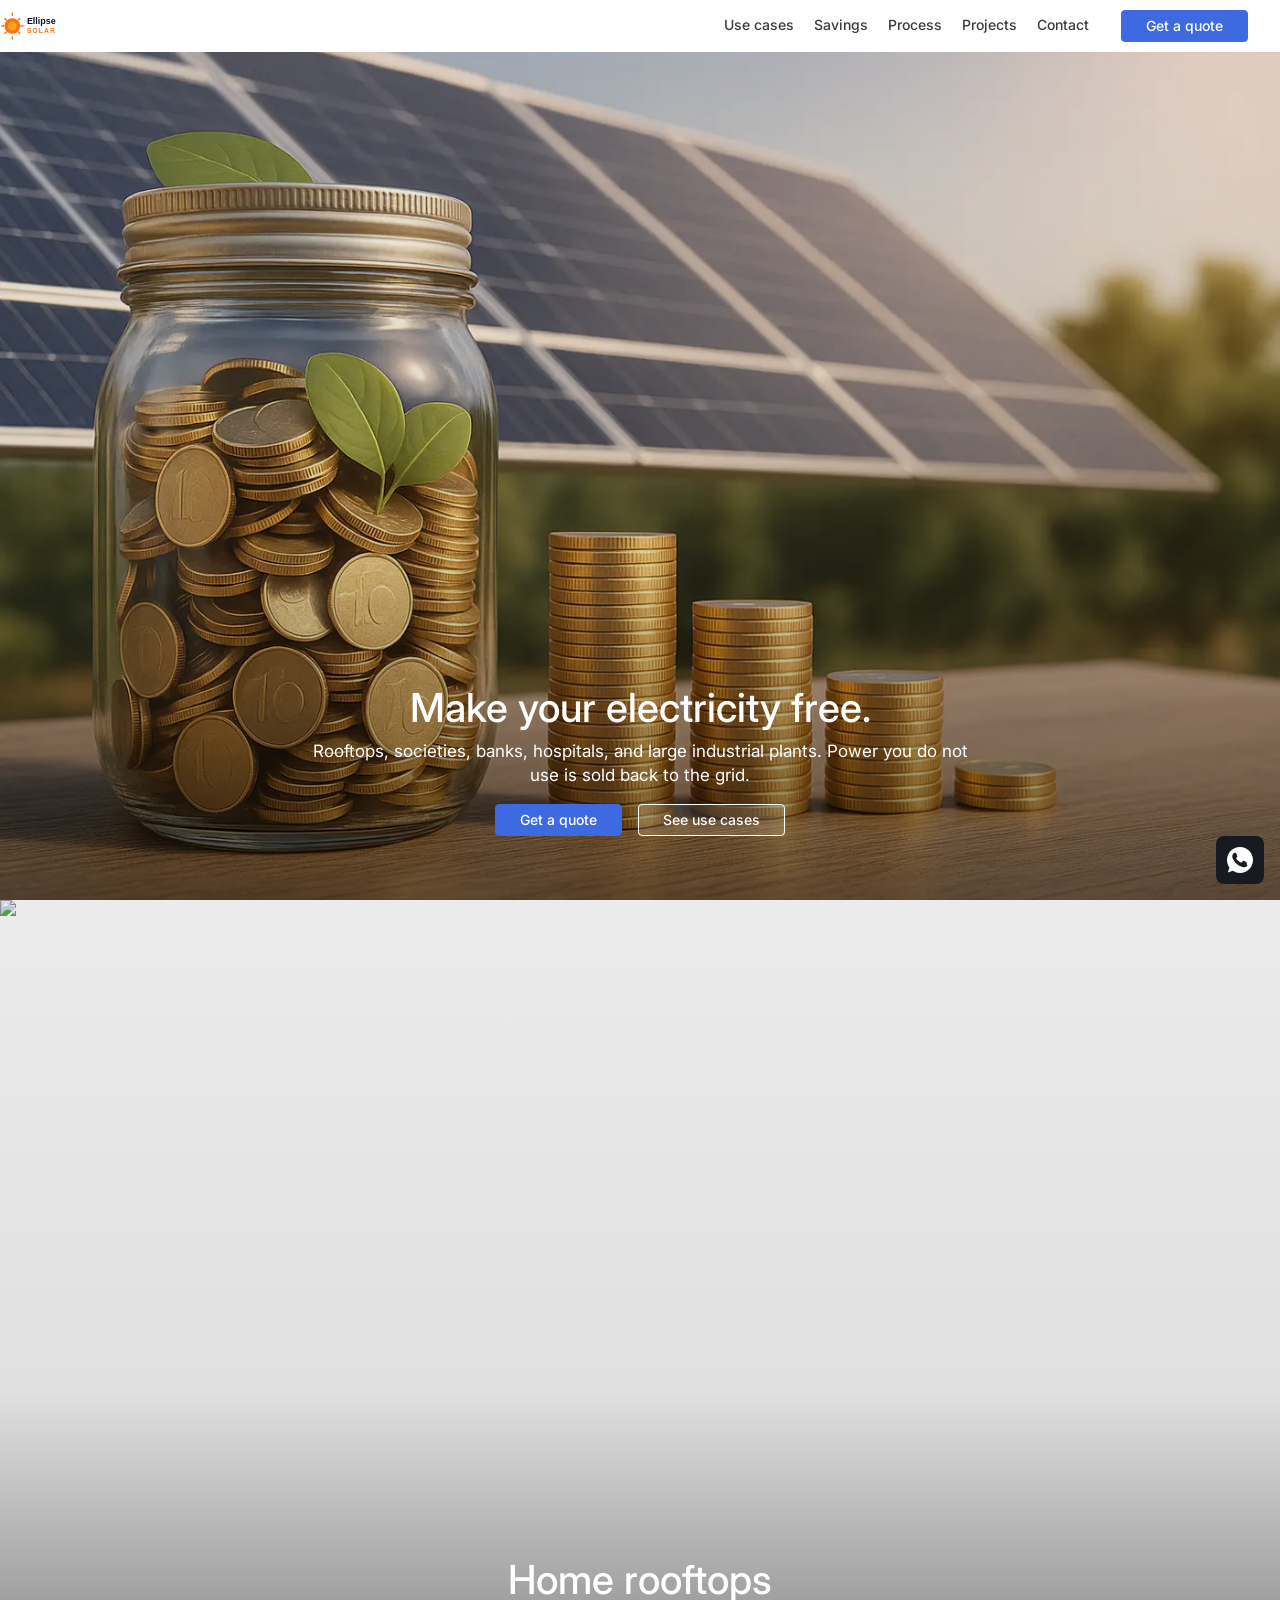
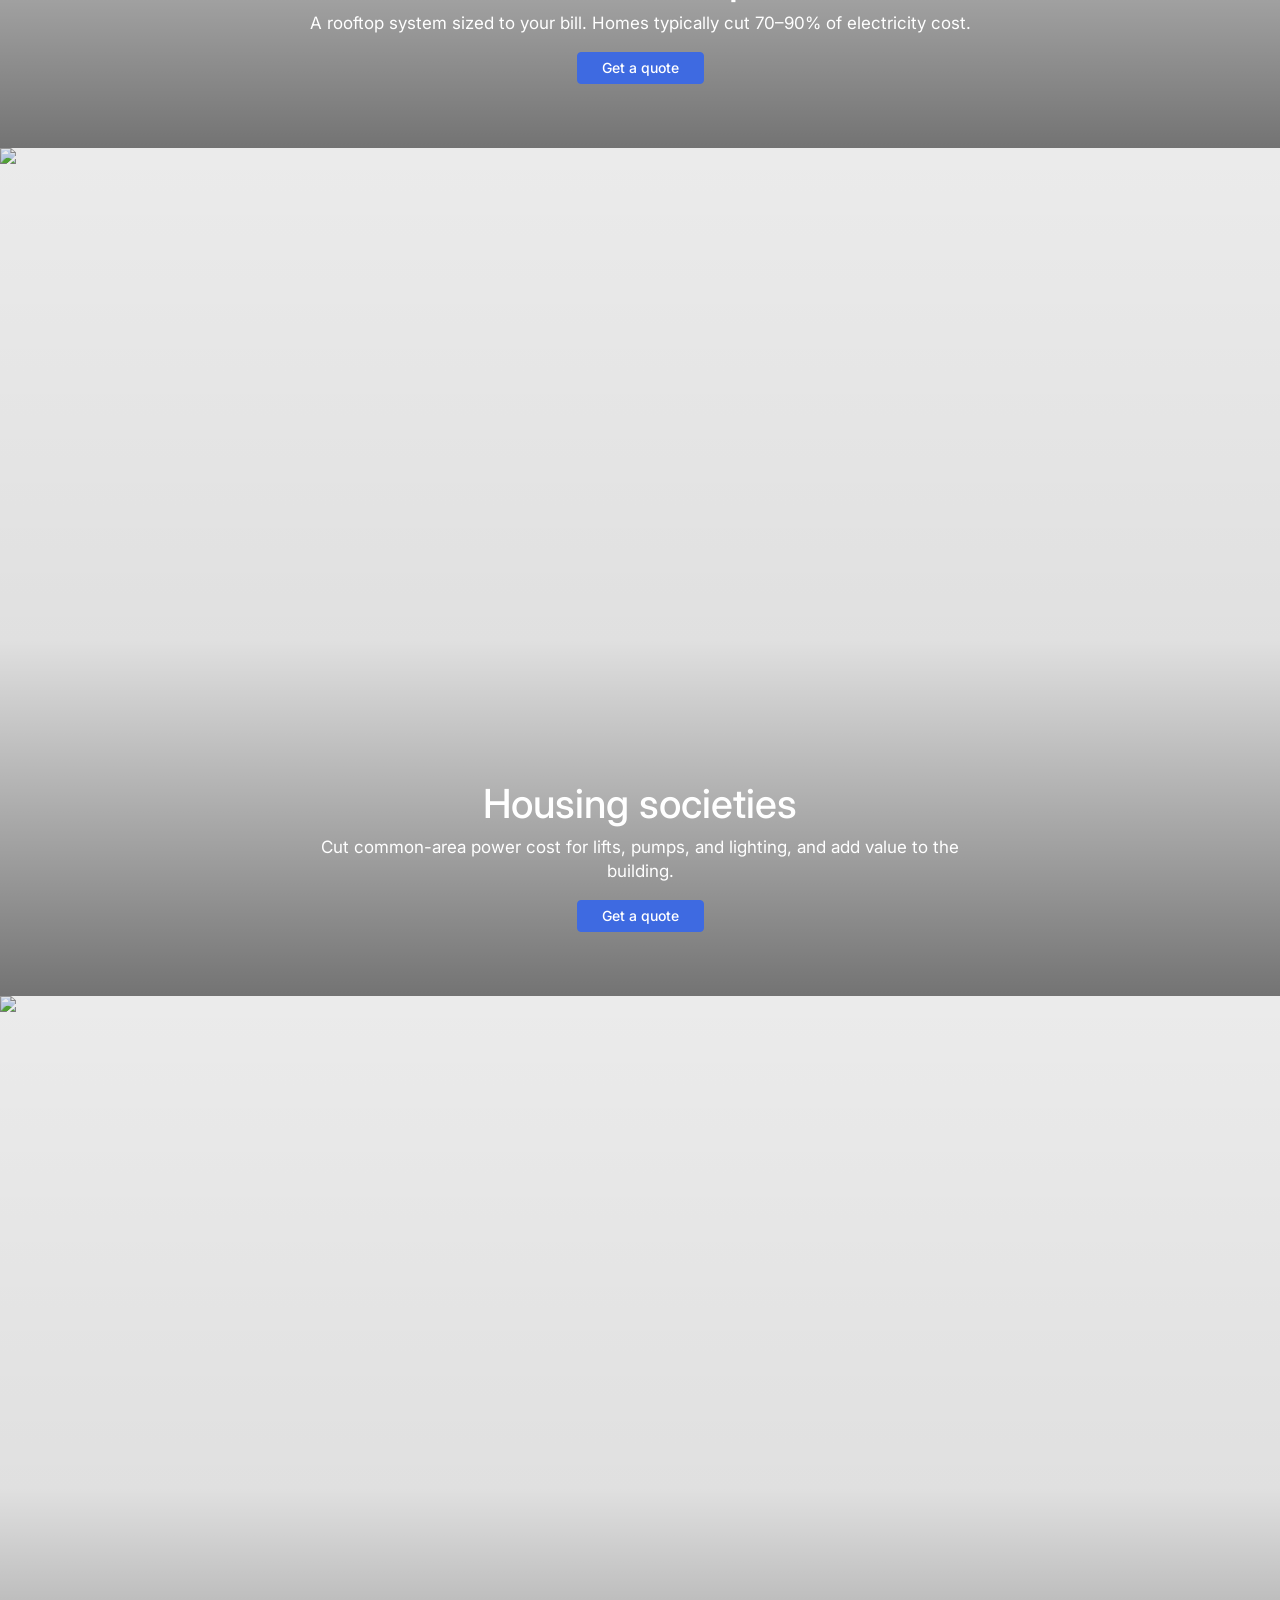
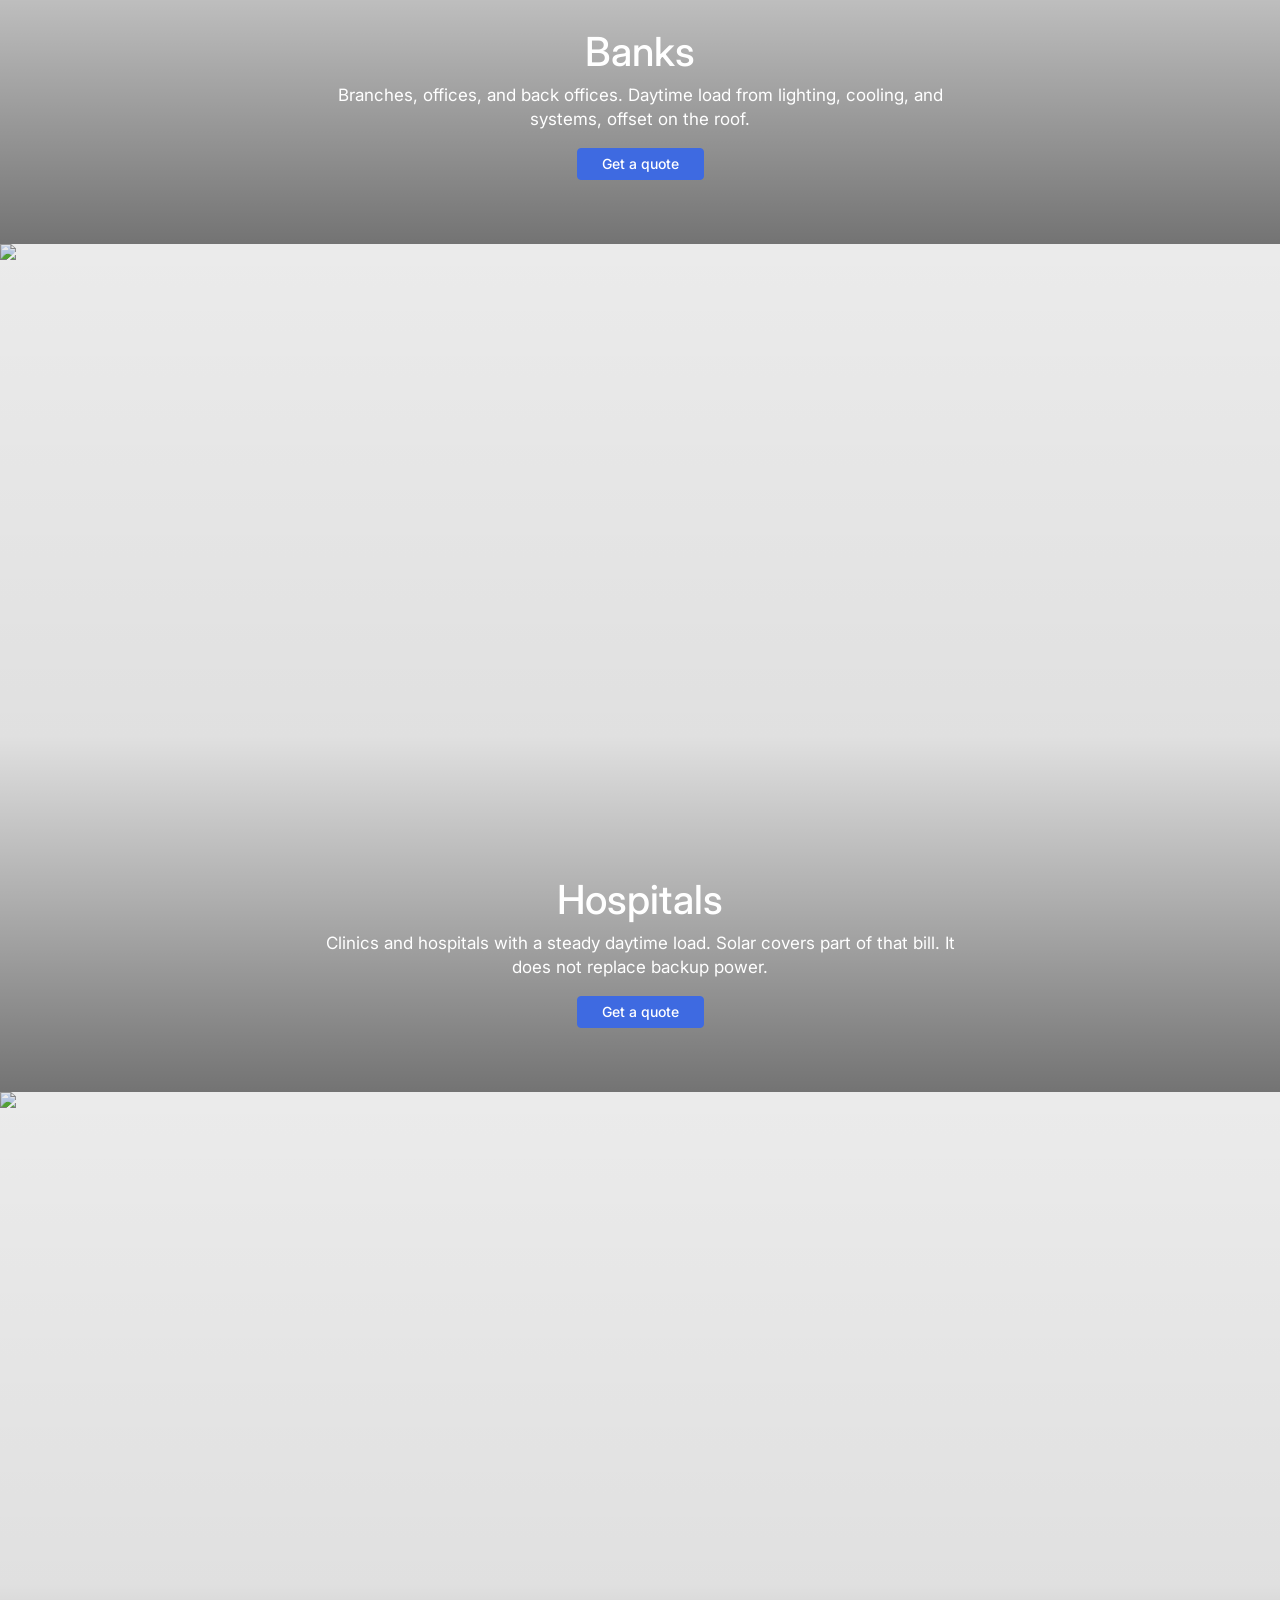
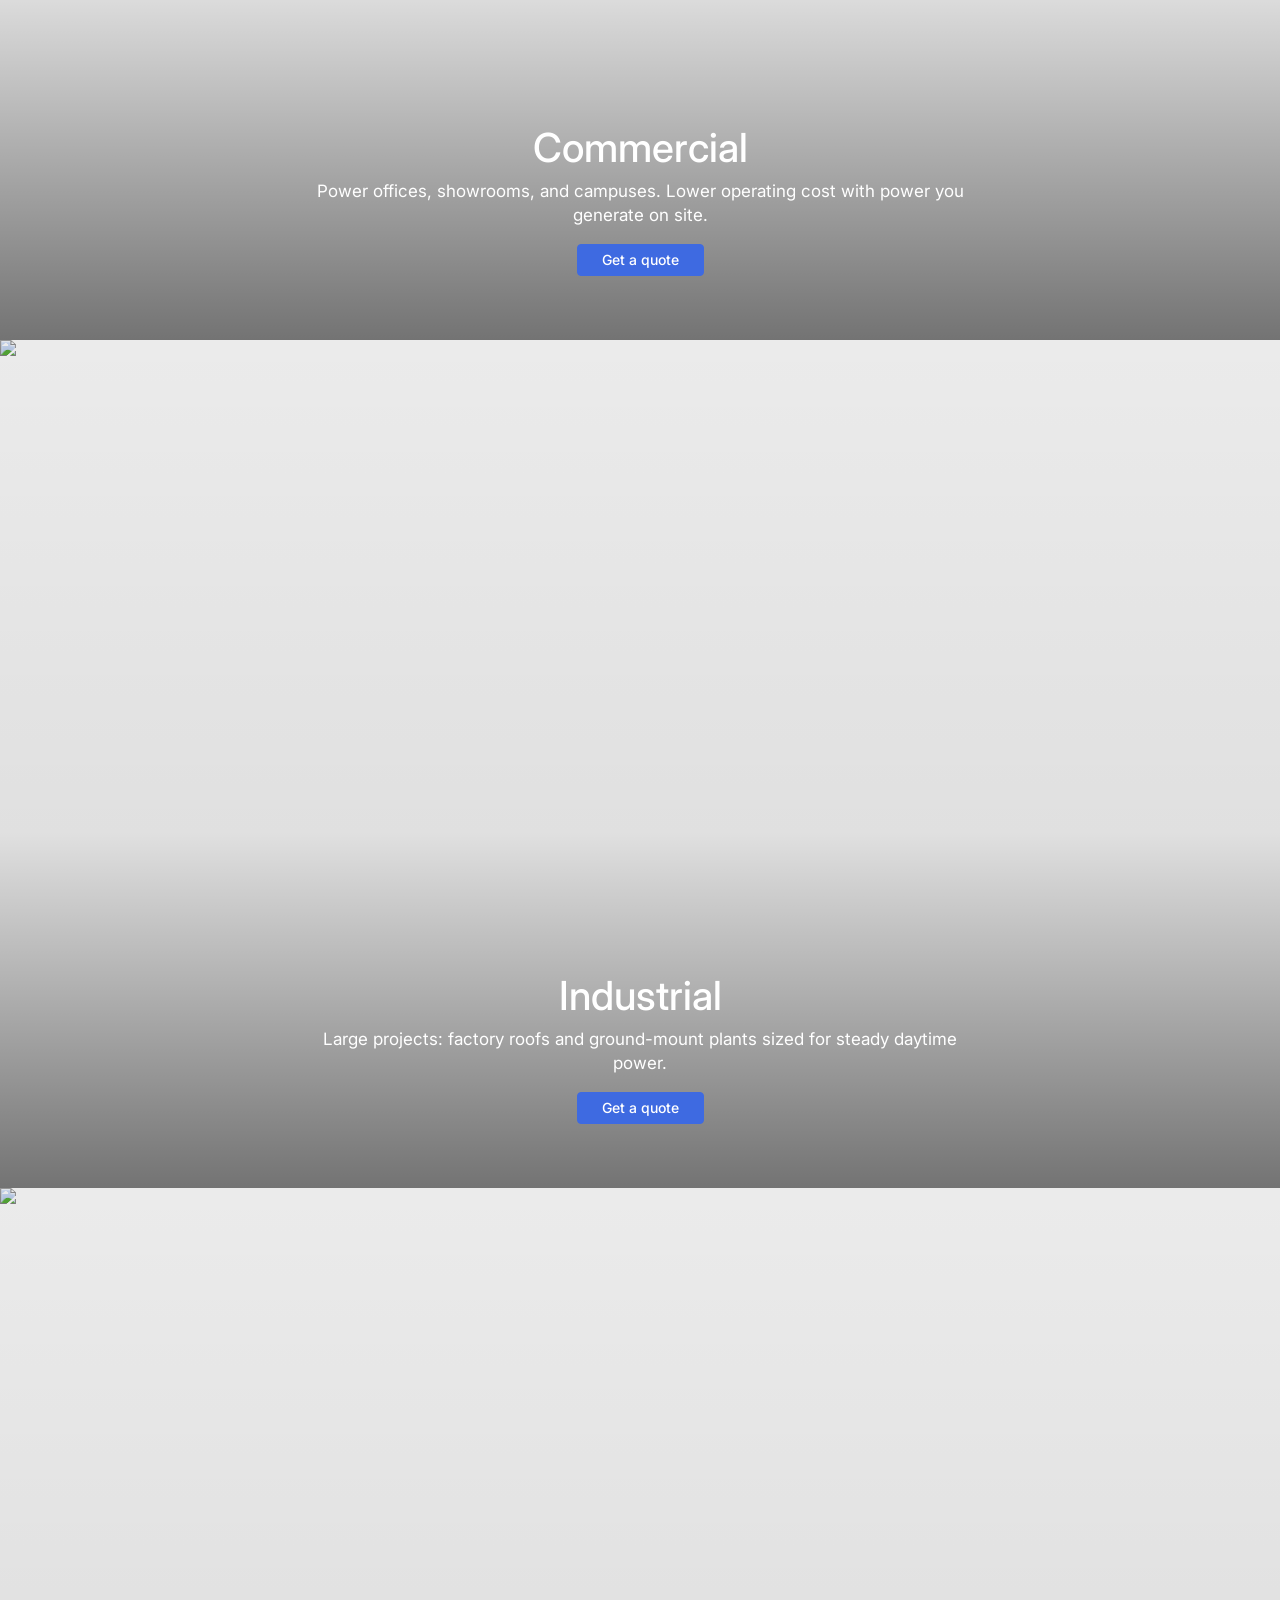
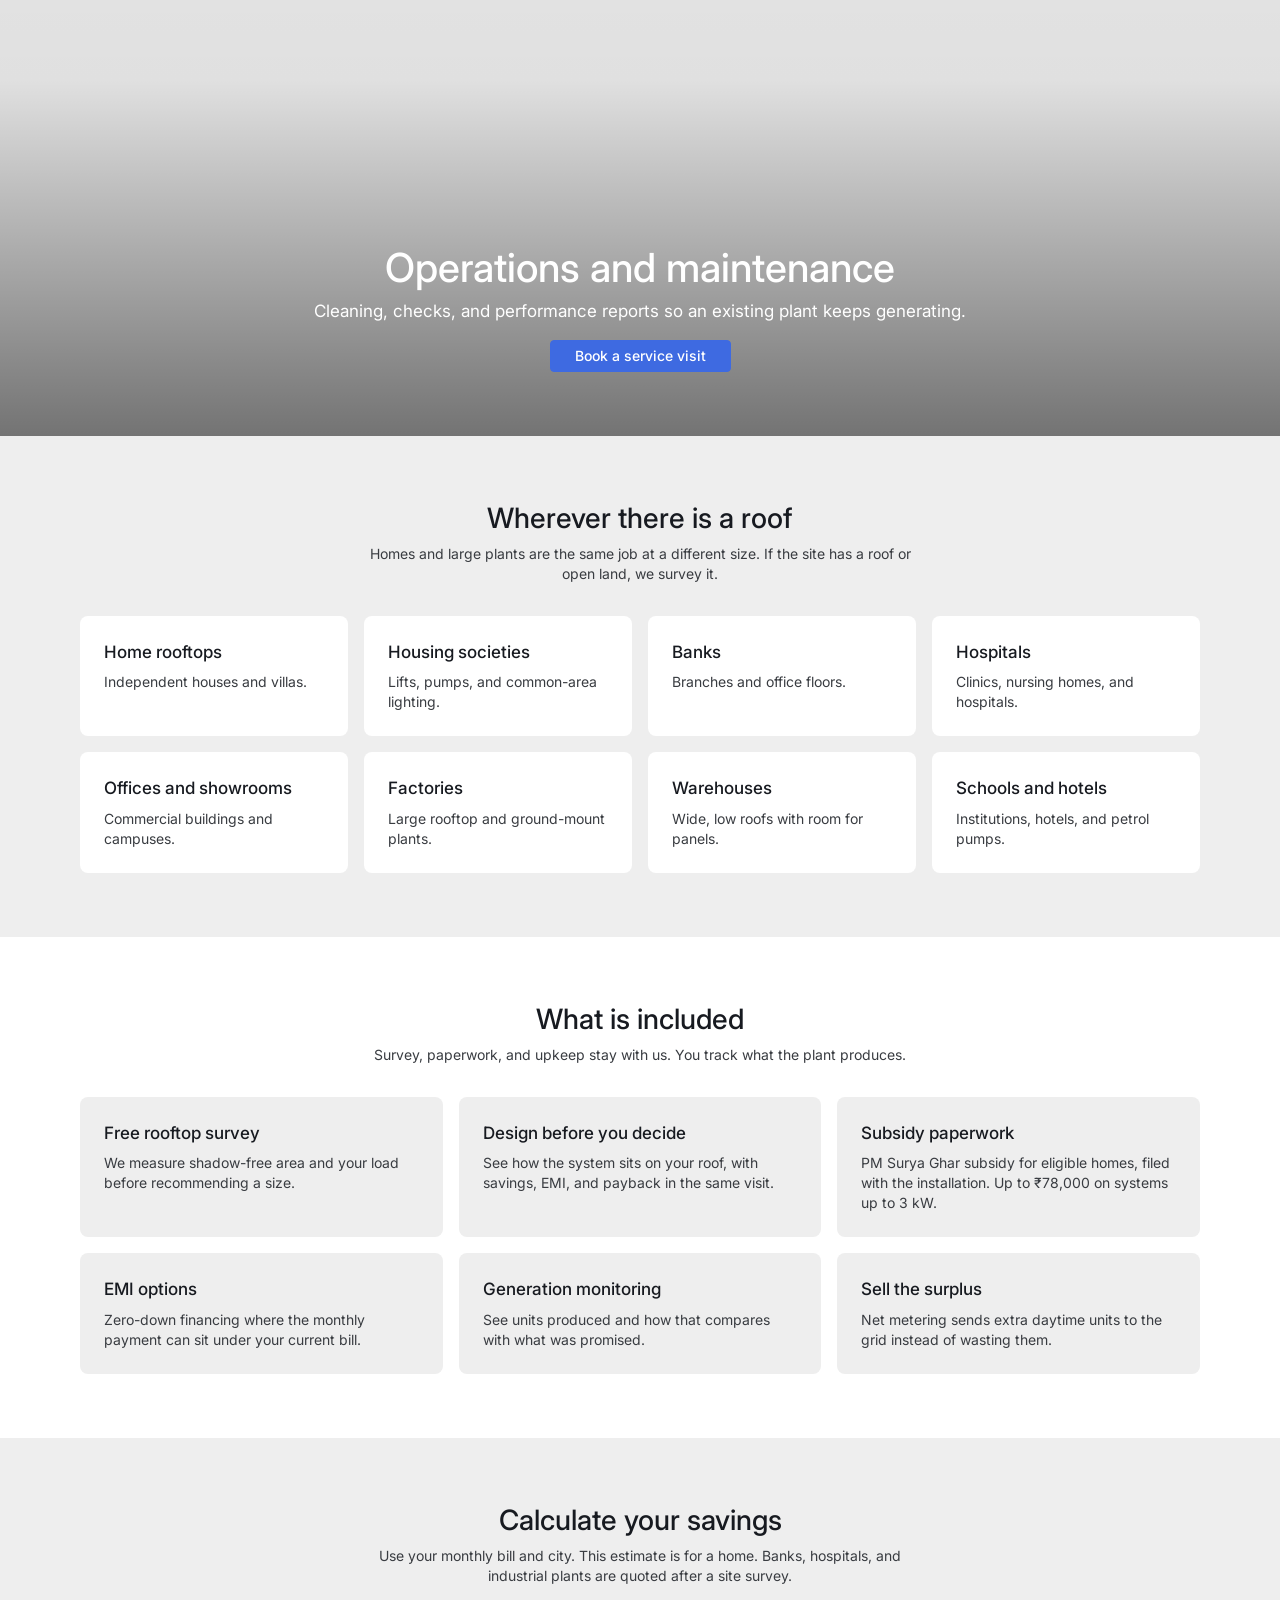
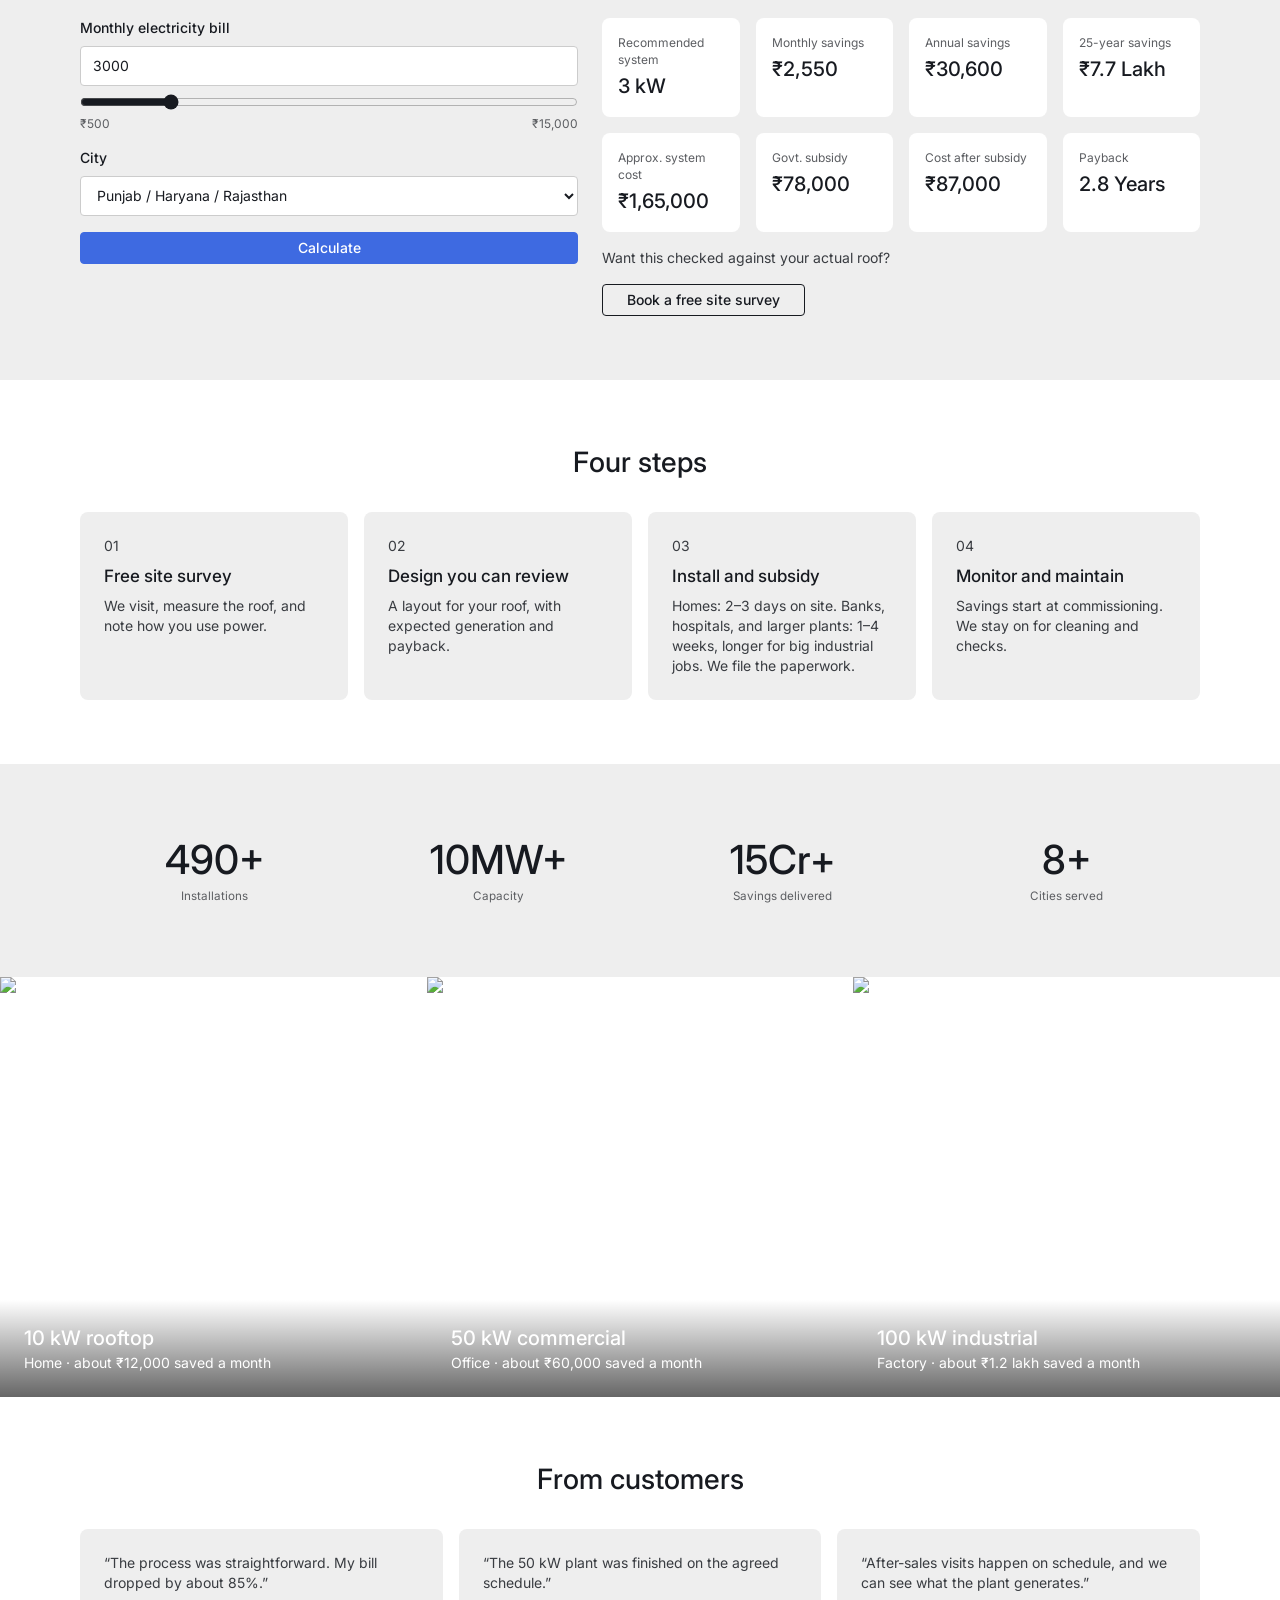
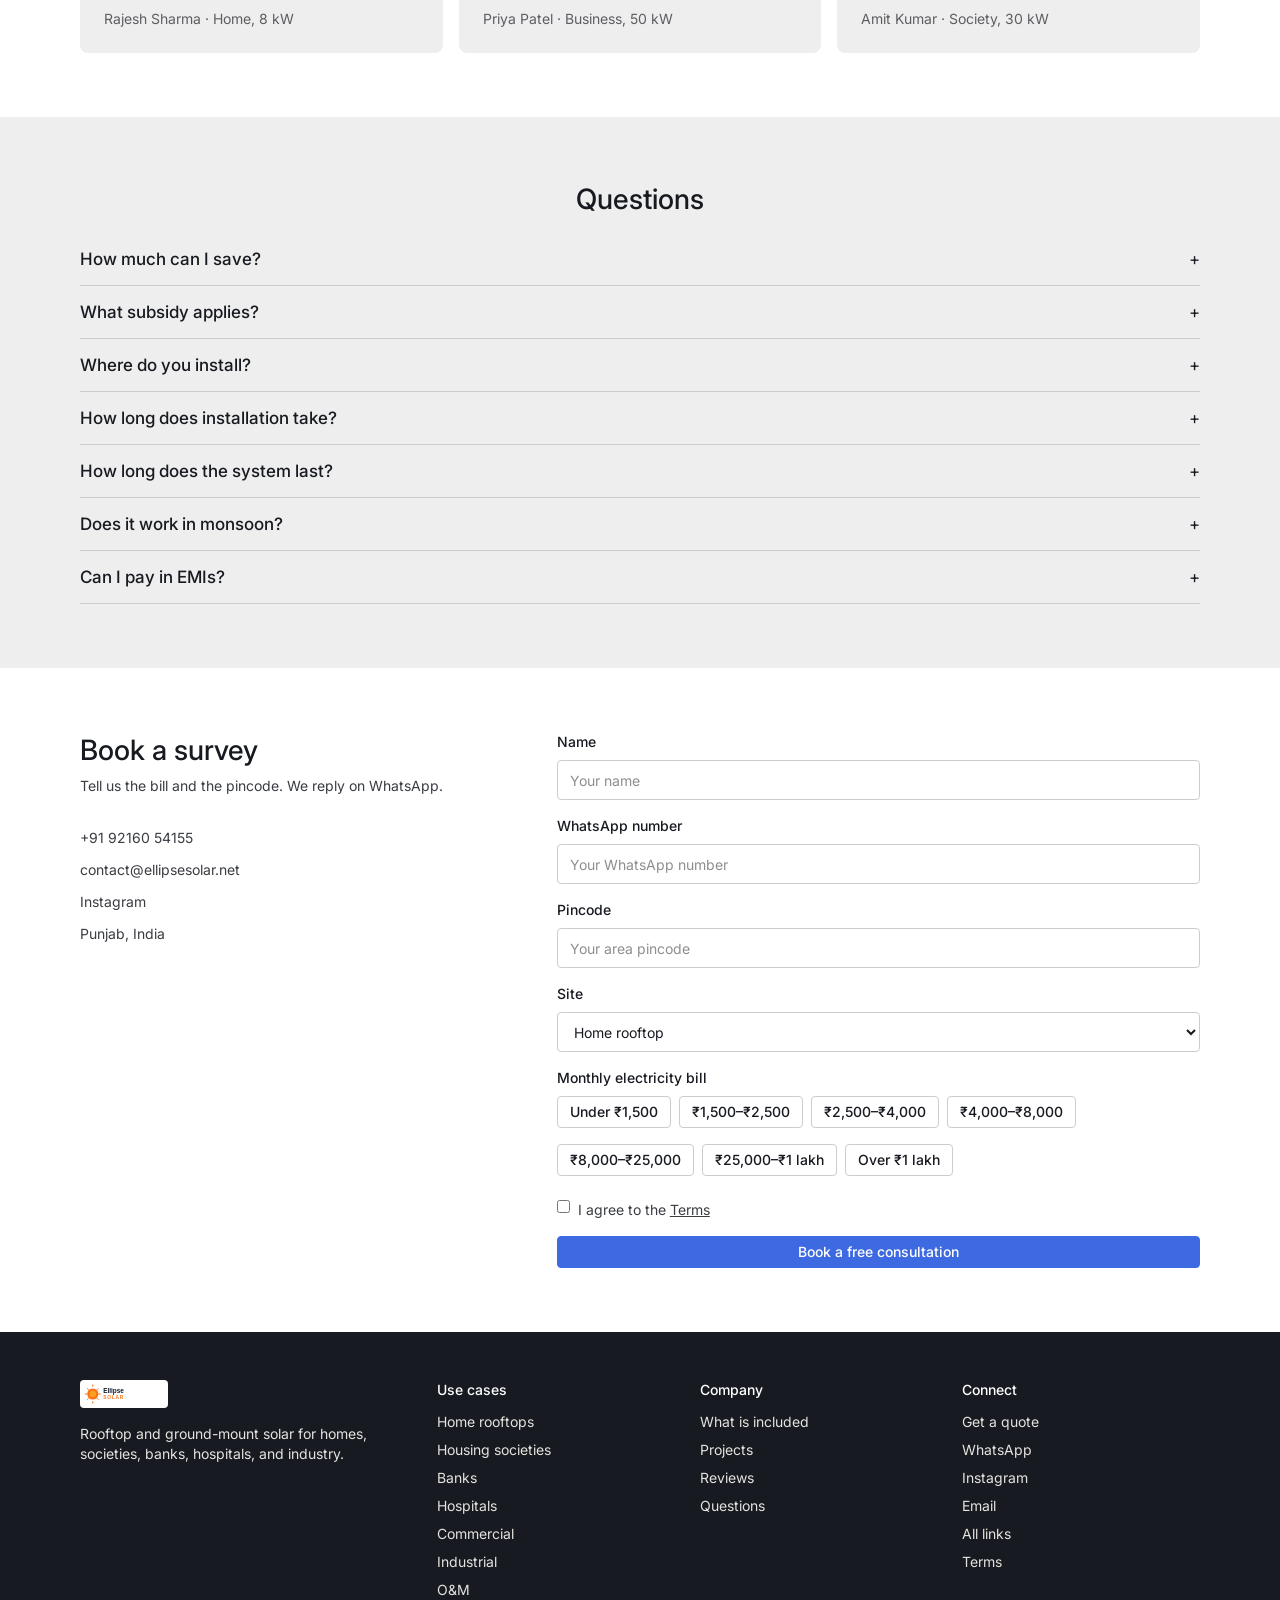
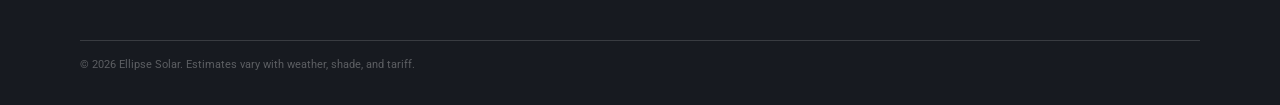
==== commit ea82f571: "Add banks, hospitals, and the other sites Ellipse Solar installs. Co-authored-by: Cursor <cursoragen" ====
--- a/index.html
+++ b/index.html
@@ -4,7 +4,7 @@
     <meta charset="UTF-8">
     <meta name="viewport" content="width=device-width, initial-scale=1.0">
     <title>Ellipse Solar | Powering a Sustainable Future</title>
-    <meta name="description" content="Ellipse Solar designs, installs, and maintains rooftop and ground-mount solar for homes, housing societies, businesses, and industry.">
+    <meta name="description" content="Ellipse Solar installs rooftop and ground-mount solar for homes, housing societies, banks, hospitals, commercial buildings, and large industrial projects.">
     <meta name="theme-color" content="#171a20">
     <link rel="icon" type="image/svg+xml" href="images/favicon.svg">
     <link rel="stylesheet" href="css/style.css">
@@ -38,7 +38,7 @@
         </div>
         <div class="hero__copy">
             <h1>Make your electricity free.</h1>
-            <p>What you do not use is sold back to the grid. Your rooftop becomes a source of power, not a bill.</p>
+            <p>Rooftops, societies, banks, hospitals, and large industrial plants. Power you do not use is sold back to the grid.</p>
             <div class="hero__actions">
                 <a href="#contact" class="btn btn--primary">Get a quote</a>
                 <a href="#services" class="btn btn--ghost-light">See use cases</a>
@@ -50,7 +50,7 @@
         <article class="panel" id="residential">
             <div class="panel__media"><img src="https://images.unsplash.com/photo-1559302504-64aae6ca6b6d?auto=format&fit=crop&w=1800&q=80" alt="Residential solar panels on a home roof"></div>
             <div class="panel__copy">
-                <h2>Residential</h2>
+                <h2>Home rooftops</h2>
                 <p>A rooftop system sized to your bill. Homes typically cut 70–90% of electricity cost.</p>
                 <div class="panel__actions"><a href="#contact" class="btn btn--primary">Get a quote</a></div>
             </div>
@@ -63,6 +63,22 @@
                 <div class="panel__actions"><a href="#contact" class="btn btn--primary">Get a quote</a></div>
             </div>
         </article>
+        <article class="panel" id="banks">
+            <div class="panel__media"><img src="https://images.unsplash.com/photo-1554469384-e58fac16e23a?auto=format&fit=crop&w=1800&q=80" alt="Bank and office building that can use rooftop solar"></div>
+            <div class="panel__copy">
+                <h2>Banks</h2>
+                <p>Branches, offices, and back offices. Daytime load from lighting, cooling, and systems, offset on the roof.</p>
+                <div class="panel__actions"><a href="#contact" class="btn btn--primary">Get a quote</a></div>
+            </div>
+        </article>
+        <article class="panel" id="hospitals">
+            <div class="panel__media"><img src="https://images.unsplash.com/photo-1586773860418-d37222d8fce3?auto=format&fit=crop&w=1800&q=80" alt="Hospital building suited to a solar installation"></div>
+            <div class="panel__copy">
+                <h2>Hospitals</h2>
+                <p>Clinics and hospitals with a steady daytime load. Solar covers part of that bill. It does not replace backup power.</p>
+                <div class="panel__actions"><a href="#contact" class="btn btn--primary">Get a quote</a></div>
+            </div>
+        </article>
         <article class="panel" id="commercial">
             <div class="panel__media"><img src="https://images.unsplash.com/photo-1497440001374-f26997328c1b?auto=format&fit=crop&w=1800&q=80" alt="Commercial solar installation on an office building"></div>
             <div class="panel__copy">
@@ -75,7 +91,7 @@
             <div class="panel__media"><img src="https://images.unsplash.com/photo-1508514177221-188b1cf16e9d?auto=format&fit=crop&w=1800&q=80" alt="Large industrial solar installation"></div>
             <div class="panel__copy">
                 <h2>Industrial</h2>
-                <p>Ground-mount and large rooftop plants for factories that need steady daytime power.</p>
+                <p>Large projects: factory roofs and ground-mount plants sized for steady daytime power.</p>
                 <div class="panel__actions"><a href="#contact" class="btn btn--primary">Get a quote</a></div>
             </div>
         </article>
@@ -87,6 +103,23 @@
                 <div class="panel__actions"><a href="#contact" class="btn btn--primary">Book a service visit</a></div>
             </div>
         </article>
+    </section>
+
+    <section class="band band--gray" id="places">
+        <div class="container">
+            <h2 class="section-title">Wherever there is a roof</h2>
+            <p class="lede">Homes and large plants are the same job at a different size. If the site has a roof or open land, we survey it.</p>
+            <div class="place-grid">
+                <article class="plaque"><h3>Home rooftops</h3><p>Independent houses and villas.</p></article>
+                <article class="plaque"><h3>Housing societies</h3><p>Lifts, pumps, and common-area lighting.</p></article>
+                <article class="plaque"><h3>Banks</h3><p>Branches and office floors.</p></article>
+                <article class="plaque"><h3>Hospitals</h3><p>Clinics, nursing homes, and hospitals.</p></article>
+                <article class="plaque"><h3>Offices and showrooms</h3><p>Commercial buildings and campuses.</p></article>
+                <article class="plaque"><h3>Factories</h3><p>Large rooftop and ground-mount plants.</p></article>
+                <article class="plaque"><h3>Warehouses</h3><p>Wide, low roofs with room for panels.</p></article>
+                <article class="plaque"><h3>Schools and hotels</h3><p>Institutions, hotels, and petrol pumps.</p></article>
+            </div>
+        </div>
     </section>
 
     <section class="band" id="why-us">
@@ -107,7 +140,7 @@
     <section class="band band--gray" id="calculator">
         <div class="container">
             <h2 class="section-title">Calculate your savings</h2>
-            <p class="lede">Use your monthly bill and city. This is an estimate, not a final quote.</p>
+            <p class="lede">Use your monthly bill and city. This estimate is for a home. Banks, hospitals, and industrial plants are quoted after a site survey.</p>
             <div class="calc">
                 <div>
                     <div class="field">
@@ -152,7 +185,7 @@
             <div class="process-grid" style="margin-top:32px">
                 <article class="plaque"><p class="step-num">01</p><h3>Free site survey</h3><p>We visit, measure the roof, and note how you use power.</p></article>
                 <article class="plaque"><p class="step-num">02</p><h3>Design you can review</h3><p>A layout for your roof, with expected generation and payback.</p></article>
-                <article class="plaque"><p class="step-num">03</p><h3>Install and subsidy</h3><p>Homes: 2–3 days on site. Commercial: 1–4 weeks. We file the paperwork.</p></article>
+                <article class="plaque"><p class="step-num">03</p><h3>Install and subsidy</h3><p>Homes: 2–3 days on site. Banks, hospitals, and larger plants: 1–4 weeks, longer for big industrial jobs. We file the paperwork.</p></article>
                 <article class="plaque"><p class="step-num">04</p><h3>Monitor and maintain</h3><p>Savings start at commissioning. We stay on for cleaning and checks.</p></article>
             </div>
         </div>
@@ -208,8 +241,12 @@
                     <div class="faq__a"><p>Under PM Surya Ghar, eligible homes can receive up to ₹78,000 for systems up to 3 kW. We prepare and file the documents.</p></div>
                 </div>
                 <div class="faq__item">
+                    <button class="faq__q" type="button"><span>Where do you install?</span><span class="faq__icon">+</span></button>
+                    <div class="faq__a"><p>Home rooftops, housing societies, banks, hospitals, offices, warehouses, schools, hotels, petrol pumps, and large industrial or ground-mount plants.</p></div>
+                </div>
+                <div class="faq__item">
                     <button class="faq__q" type="button"><span>How long does installation take?</span><span class="faq__icon">+</span></button>
-                    <div class="faq__a"><p>Residential work on site is usually 2–3 days. Commercial takes 1–4 weeks. Survey to commissioning is typically 2–4 weeks.</p></div>
+                    <div class="faq__a"><p>Home rooftops are usually 2–3 days on site. Banks, hospitals, and commercial sites take 1–4 weeks. Large industrial plants take longer. Survey to commissioning is typically 2–4 weeks.</p></div>
                 </div>
                 <div class="faq__item">
                     <button class="faq__q" type="button"><span>How long does the system last?</span><span class="faq__icon">+</span></button>
@@ -244,13 +281,27 @@
                 <div class="field"><label for="phone">WhatsApp number</label><input id="phone" name="phone" type="tel" required placeholder="Your WhatsApp number"></div>
                 <div class="field"><label for="pincode">Pincode</label><input id="pincode" name="pincode" type="text" required placeholder="Your area pincode"></div>
                 <div class="field">
+                    <label for="site-type">Site</label>
+                    <select id="site-type" name="site" required>
+                        <option value="Home rooftop">Home rooftop</option>
+                        <option value="Housing society">Housing society</option>
+                        <option value="Bank">Bank</option>
+                        <option value="Hospital">Hospital</option>
+                        <option value="Commercial">Office, showroom, or campus</option>
+                        <option value="Warehouse, school, hotel, or petrol pump">Warehouse, school, hotel, or petrol pump</option>
+                        <option value="Industrial">Large industrial or ground-mount</option>
+                    </select>
+                </div>
+                <div class="field">
                     <label>Monthly electricity bill</label>
                     <div class="bills">
                         <label class="bill-option"><input type="radio" name="bill" value="Less than ₹1500" required><span>Under ₹1,500</span></label>
                         <label class="bill-option"><input type="radio" name="bill" value="₹1500 - ₹2500"><span>₹1,500–₹2,500</span></label>
                         <label class="bill-option"><input type="radio" name="bill" value="₹2500 - ₹4000"><span>₹2,500–₹4,000</span></label>
                         <label class="bill-option"><input type="radio" name="bill" value="₹4000 - ₹8000"><span>₹4,000–₹8,000</span></label>
-                        <label class="bill-option"><input type="radio" name="bill" value="More than ₹8000"><span>Over ₹8,000</span></label>
+                        <label class="bill-option"><input type="radio" name="bill" value="₹8000 - ₹25000"><span>₹8,000–₹25,000</span></label>
+                        <label class="bill-option"><input type="radio" name="bill" value="₹25000 - ₹1 lakh"><span>₹25,000–₹1 lakh</span></label>
+                        <label class="bill-option"><input type="radio" name="bill" value="More than ₹1 lakh"><span>Over ₹1 lakh</span></label>
                     </div>
                 </div>
                 <label class="check"><input id="terms" name="terms" type="checkbox" required><span>I agree to the <a href="terms.html">Terms</a></span></label>
@@ -263,12 +314,14 @@
         <div class="container footer__grid">
             <div>
                 <img src="images/logo.svg" alt="Ellipse Solar" style="height:28px;background:#fff;border-radius:4px;padding:4px">
-                <p style="margin-top:16px">Rooftop and ground-mount solar for homes, societies, businesses, and industry.</p>
+                <p style="margin-top:16px">Rooftop and ground-mount solar for homes, societies, banks, hospitals, and industry.</p>
             </div>
             <div>
                 <h4>Use cases</h4>
-                <a href="#residential">Residential</a>
+                <a href="#residential">Home rooftops</a>
                 <a href="#societies">Housing societies</a>
+                <a href="#banks">Banks</a>
+                <a href="#hospitals">Hospitals</a>
                 <a href="#commercial">Commercial</a>
                 <a href="#industrial">Industrial</a>
                 <a href="#om">O&amp;M</a>
@@ -307,6 +360,17 @@
                 <div class="field"><input name="phone" type="tel" placeholder="WhatsApp number" required></div>
                 <div class="field"><input name="pincode" type="text" placeholder="Pincode" required></div>
                 <div class="field">
+                    <label for="popup-site">Site</label>
+                    <select id="popup-site" name="site" required>
+                        <option value="Home rooftop">Home rooftop</option>
+                        <option value="Housing society">Housing society</option>
+                        <option value="Bank">Bank</option>
+                        <option value="Hospital">Hospital</option>
+                        <option value="Commercial">Office or showroom</option>
+                        <option value="Industrial">Industrial or other site</option>
+                    </select>
+                </div>
+                <div class="field">
                     <label>Monthly electricity bill</label>
                     <div class="bills">
                         <label class="bill-option"><input type="radio" name="bill" value="Less than ₹1500" required><span>Under ₹1,500</span></label>
--- a/css/style.css
+++ b/css/style.css
@@ -138,11 +138,12 @@
 }
 .lede { text-align: center; color: var(--color-charcoal); margin: 8px auto 32px; max-width: 560px; font-size: 14px; }
 
-.feature-grid, .why-grid, .process-grid, .stats, .reviews, .result-grid {
+.feature-grid, .place-grid, .why-grid, .process-grid, .stats, .reviews, .result-grid {
     display: grid;
     gap: 16px;
 }
 .feature-grid { grid-template-columns: repeat(3, 1fr); }
+.place-grid { grid-template-columns: repeat(4, 1fr); }
 .why-grid, .process-grid { grid-template-columns: repeat(4, 1fr); }
 .stats { grid-template-columns: repeat(4, 1fr); }
 .reviews { grid-template-columns: repeat(3, 1fr); }
@@ -299,7 +300,7 @@
     }
     .nav__menu.active { display: flex; }
     .nav__cta { display: none; }
-    .feature-grid, .why-grid, .process-grid, .stats, .reviews, .projects, .calc, .contact, .result-grid, .footer__grid {
+    .feature-grid, .place-grid, .why-grid, .process-grid, .stats, .reviews, .projects, .calc, .contact, .result-grid, .footer__grid {
         grid-template-columns: 1fr;
     }
     .hero h1, .panel h2 { font-size: 32px; }
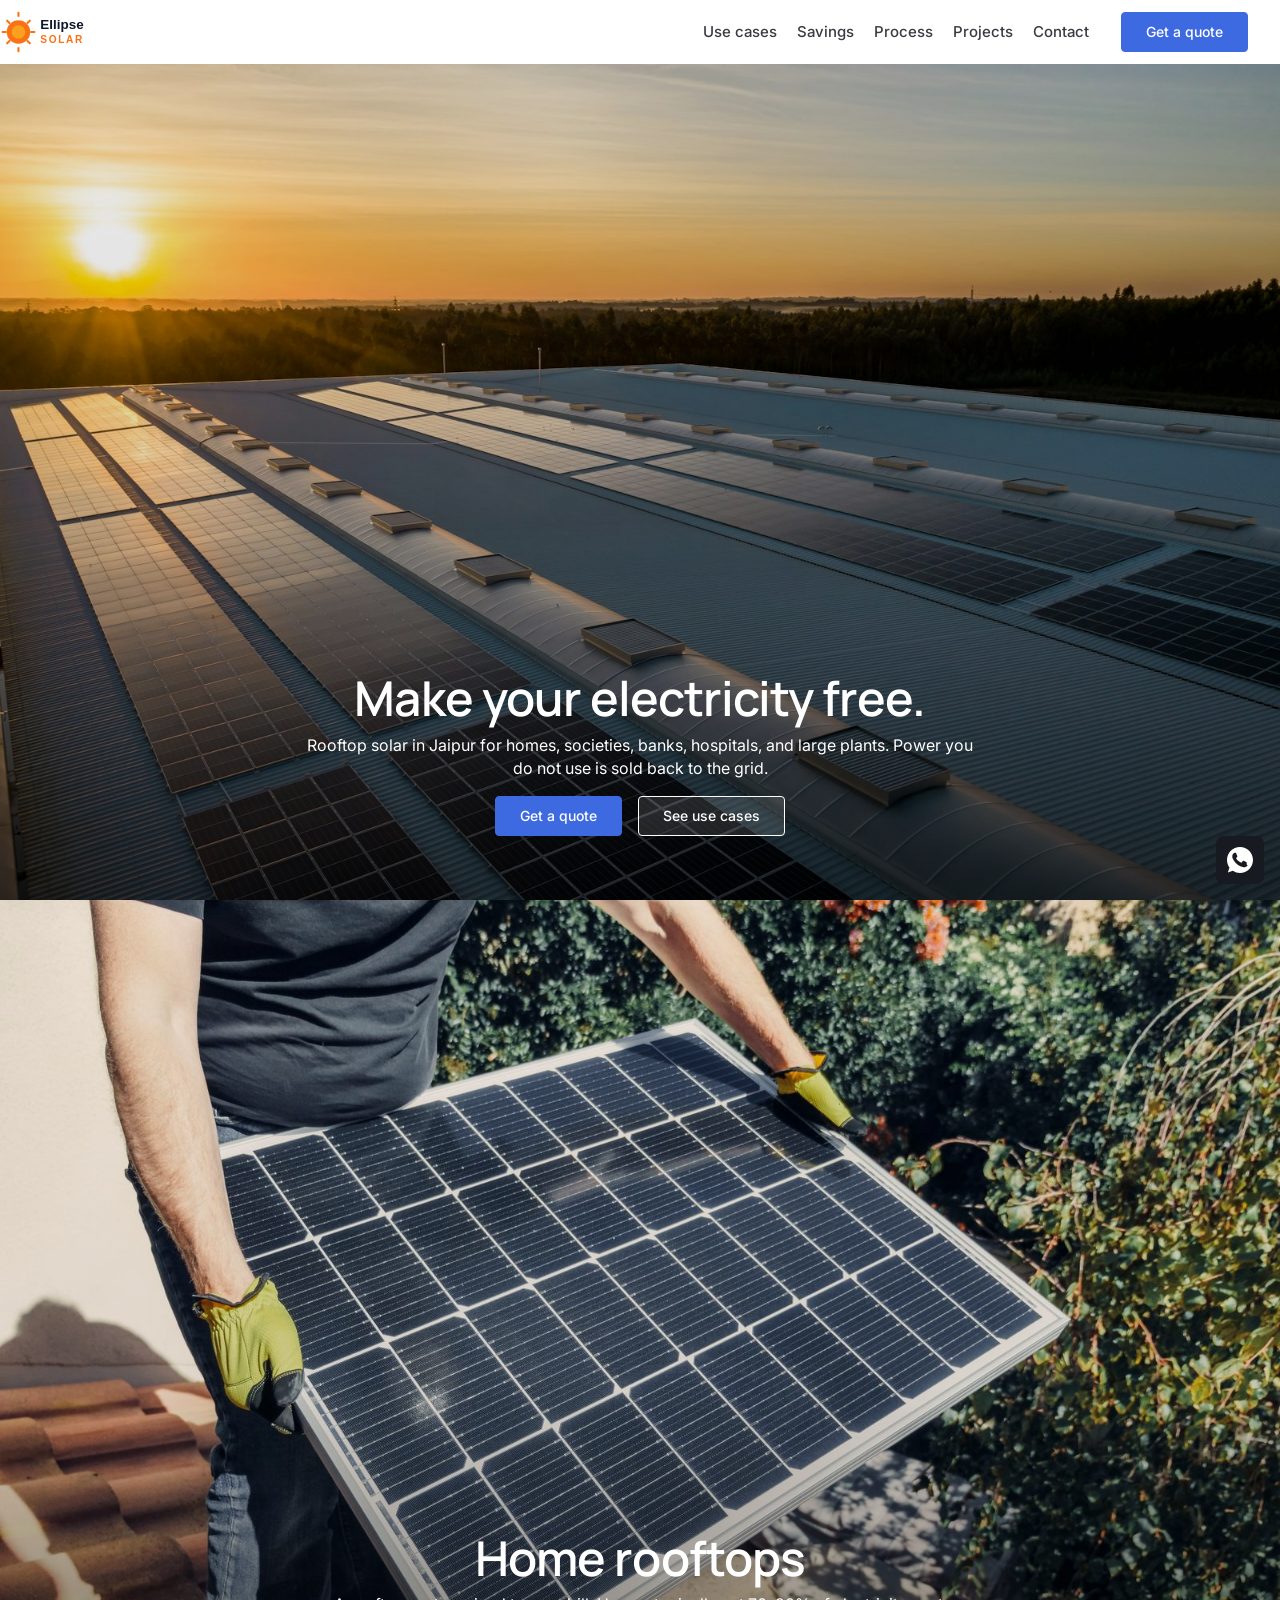
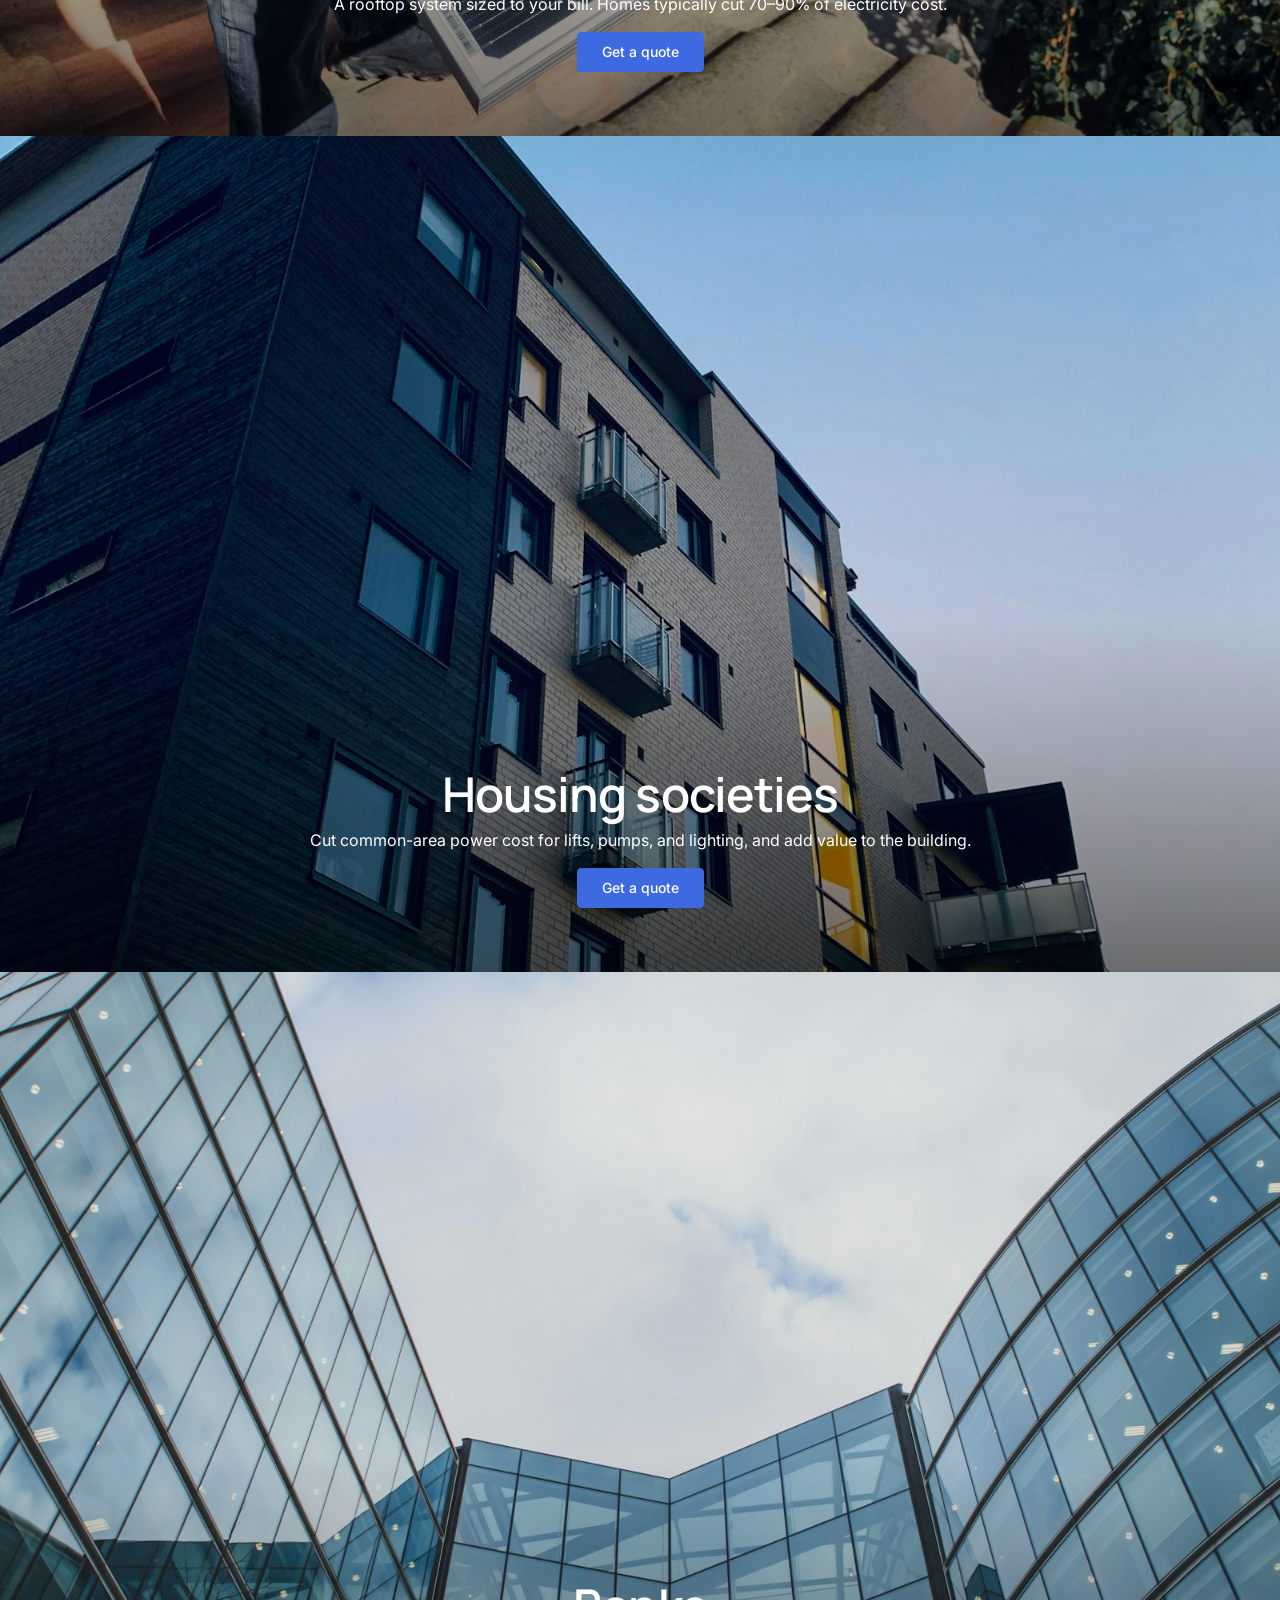
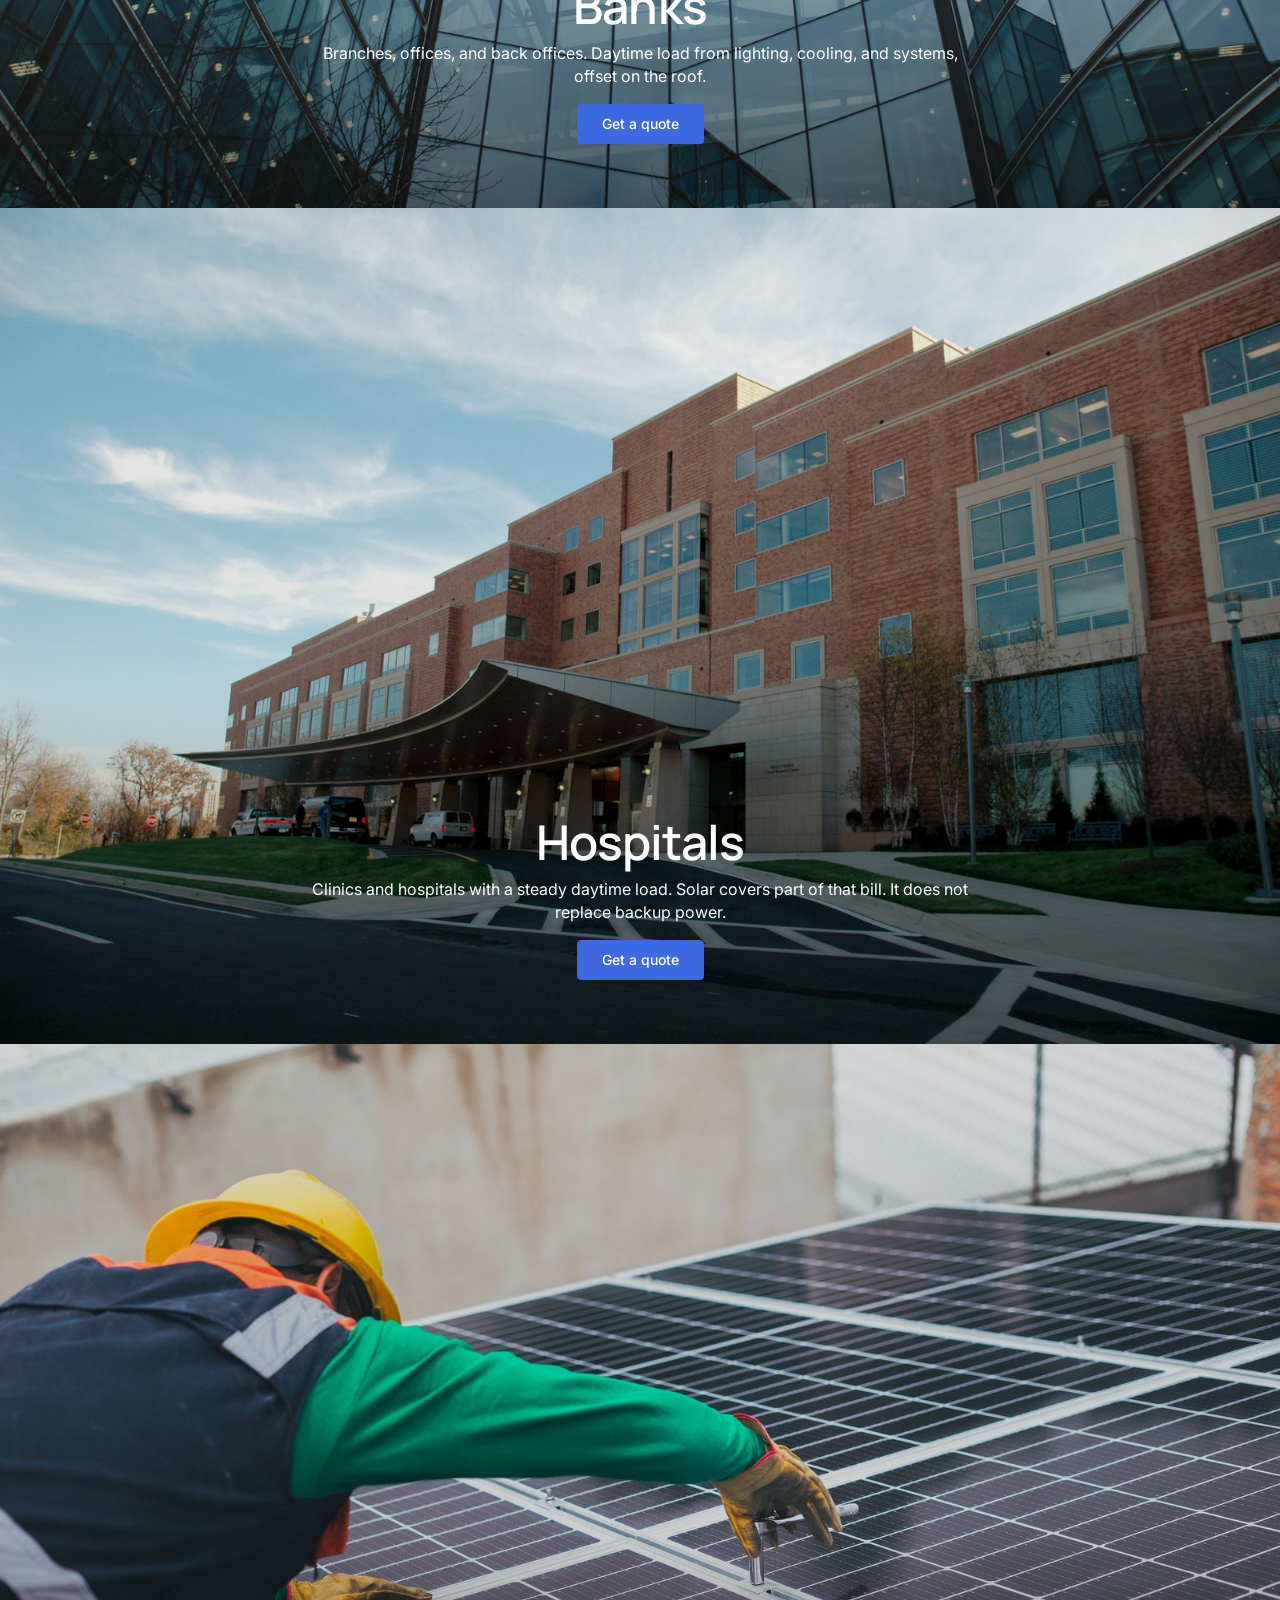
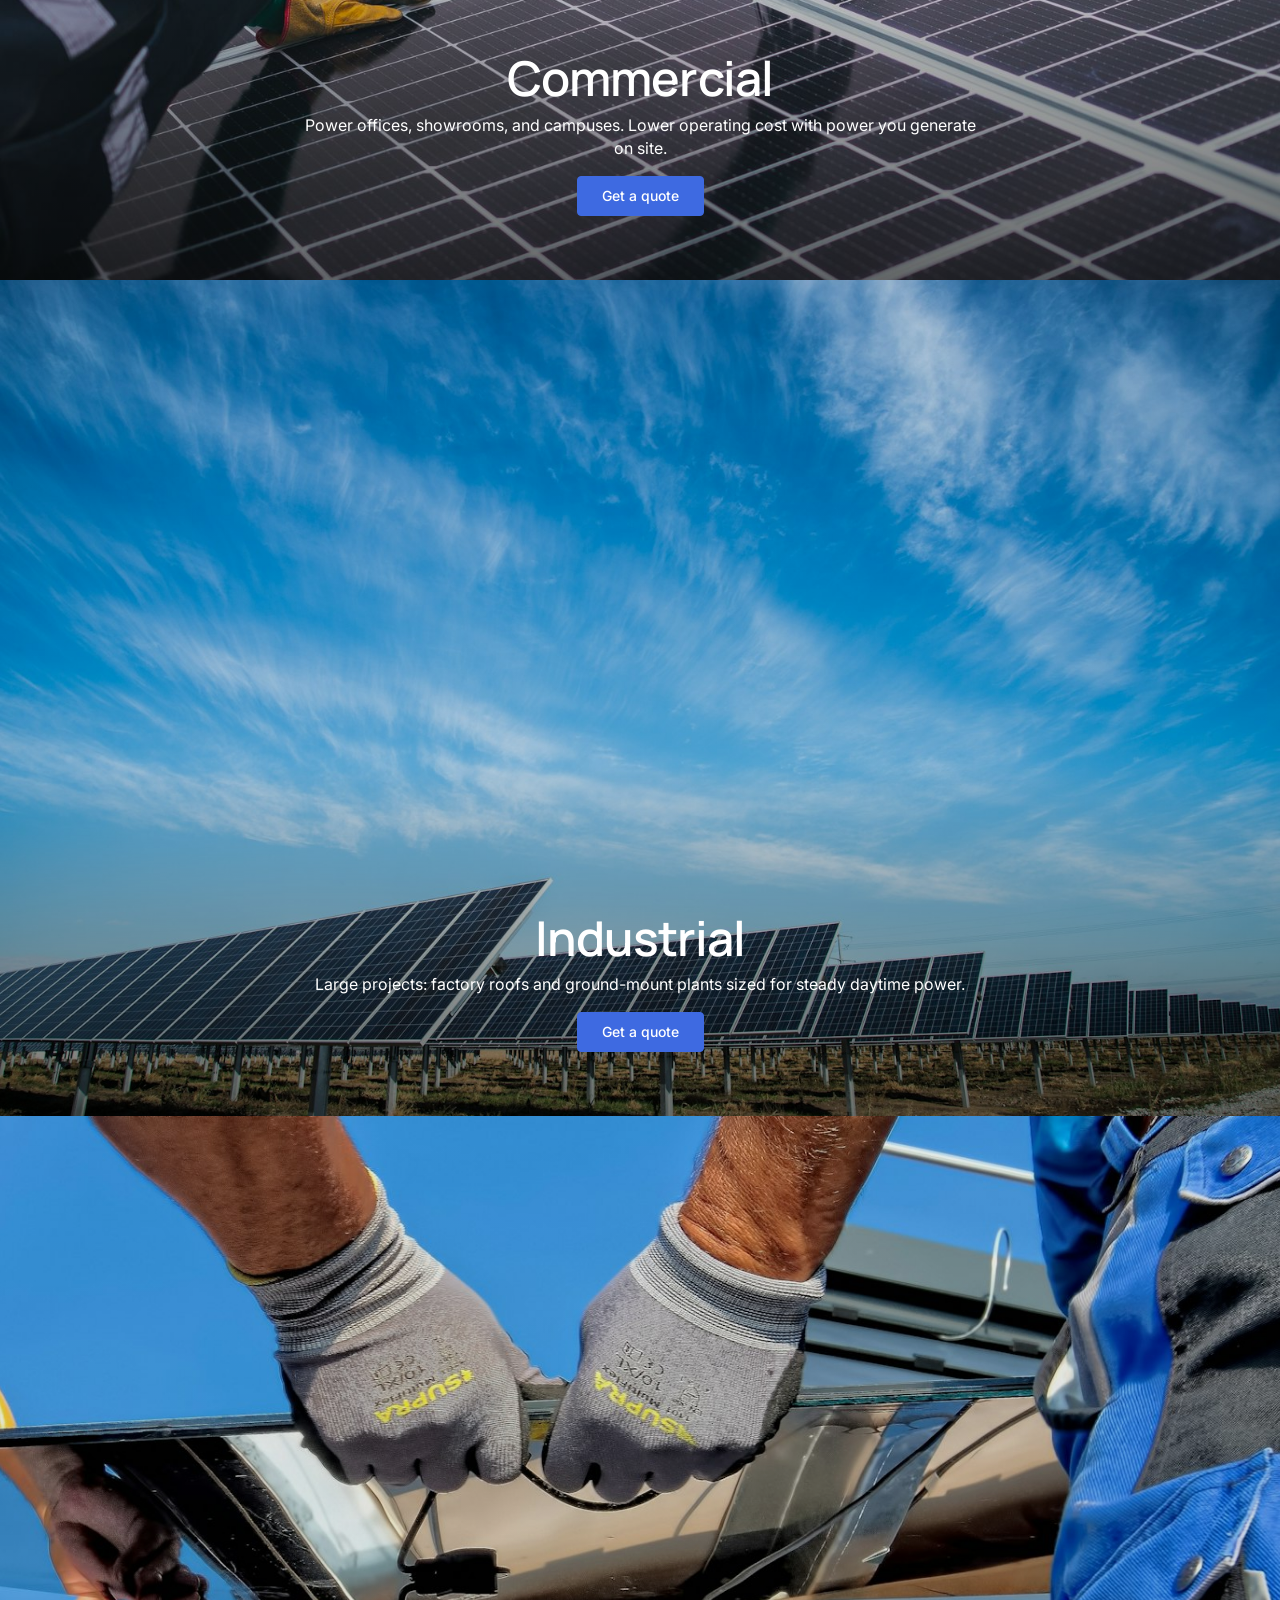
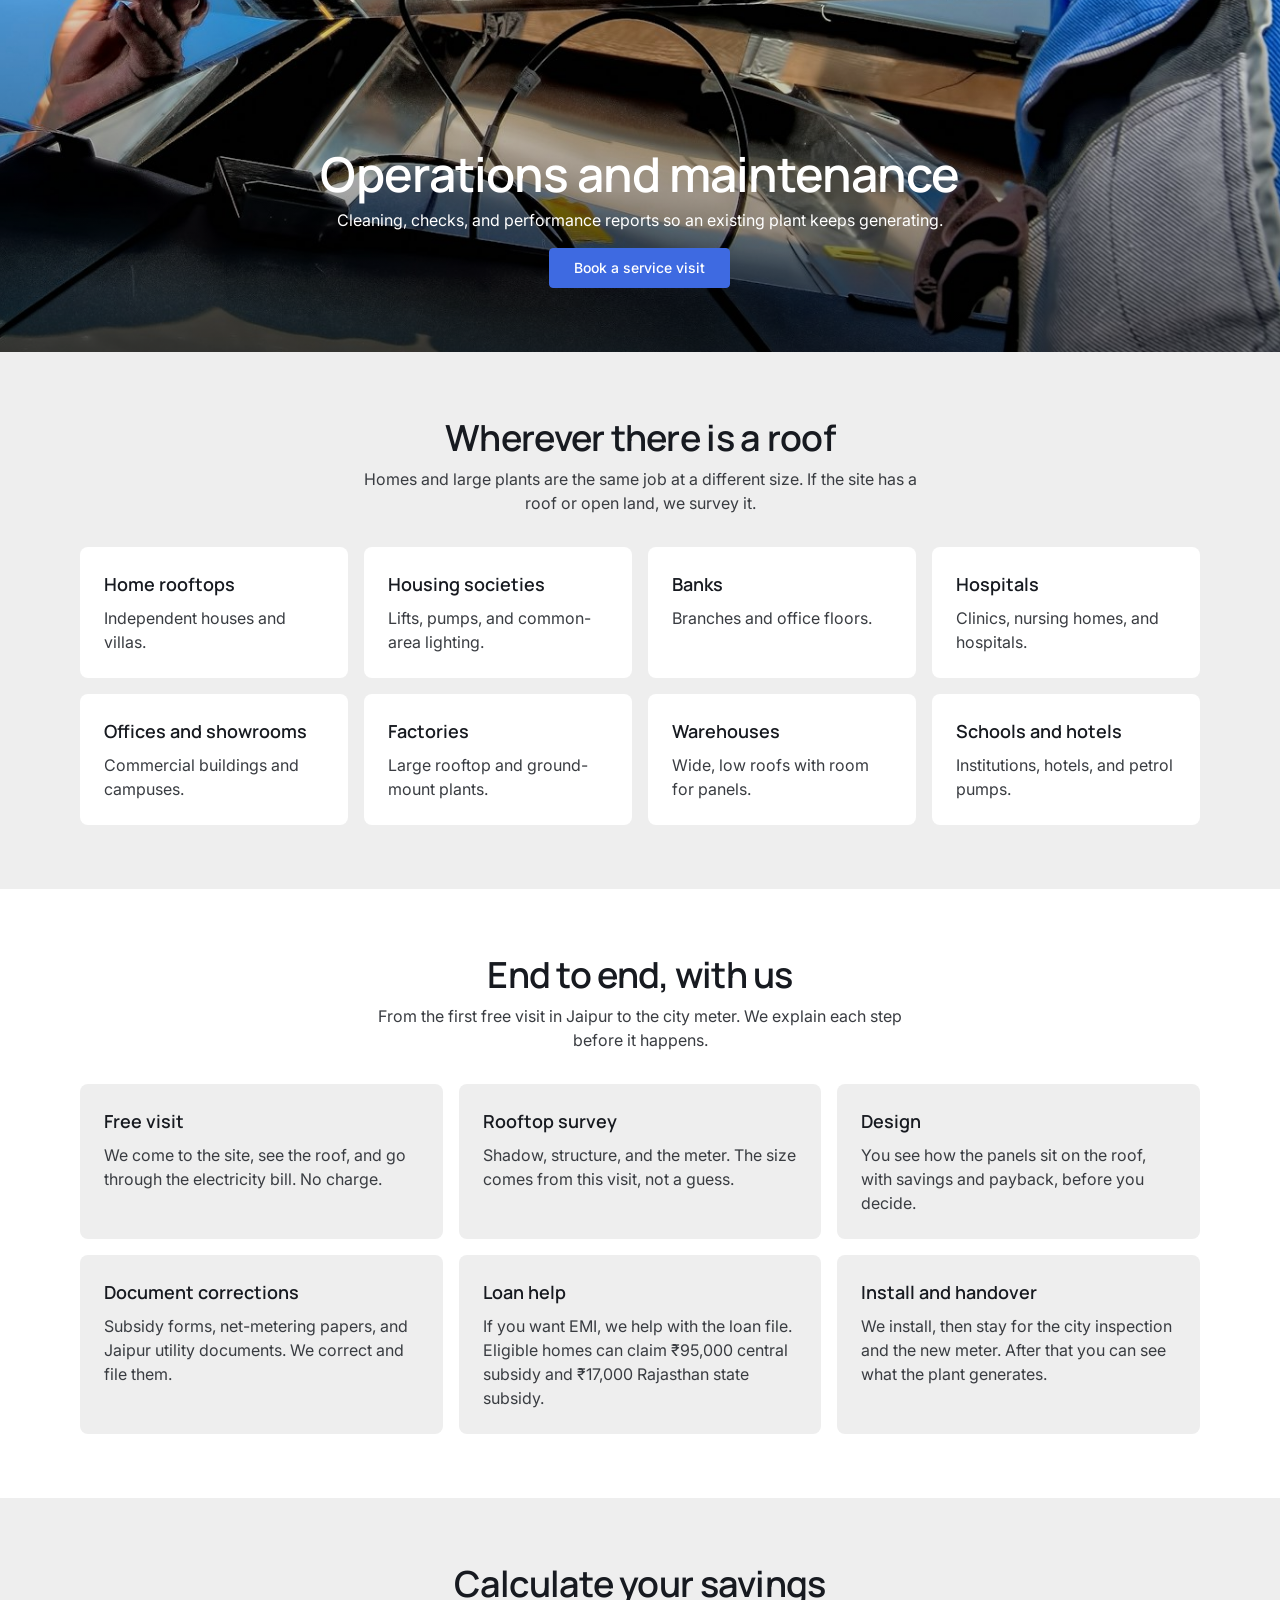
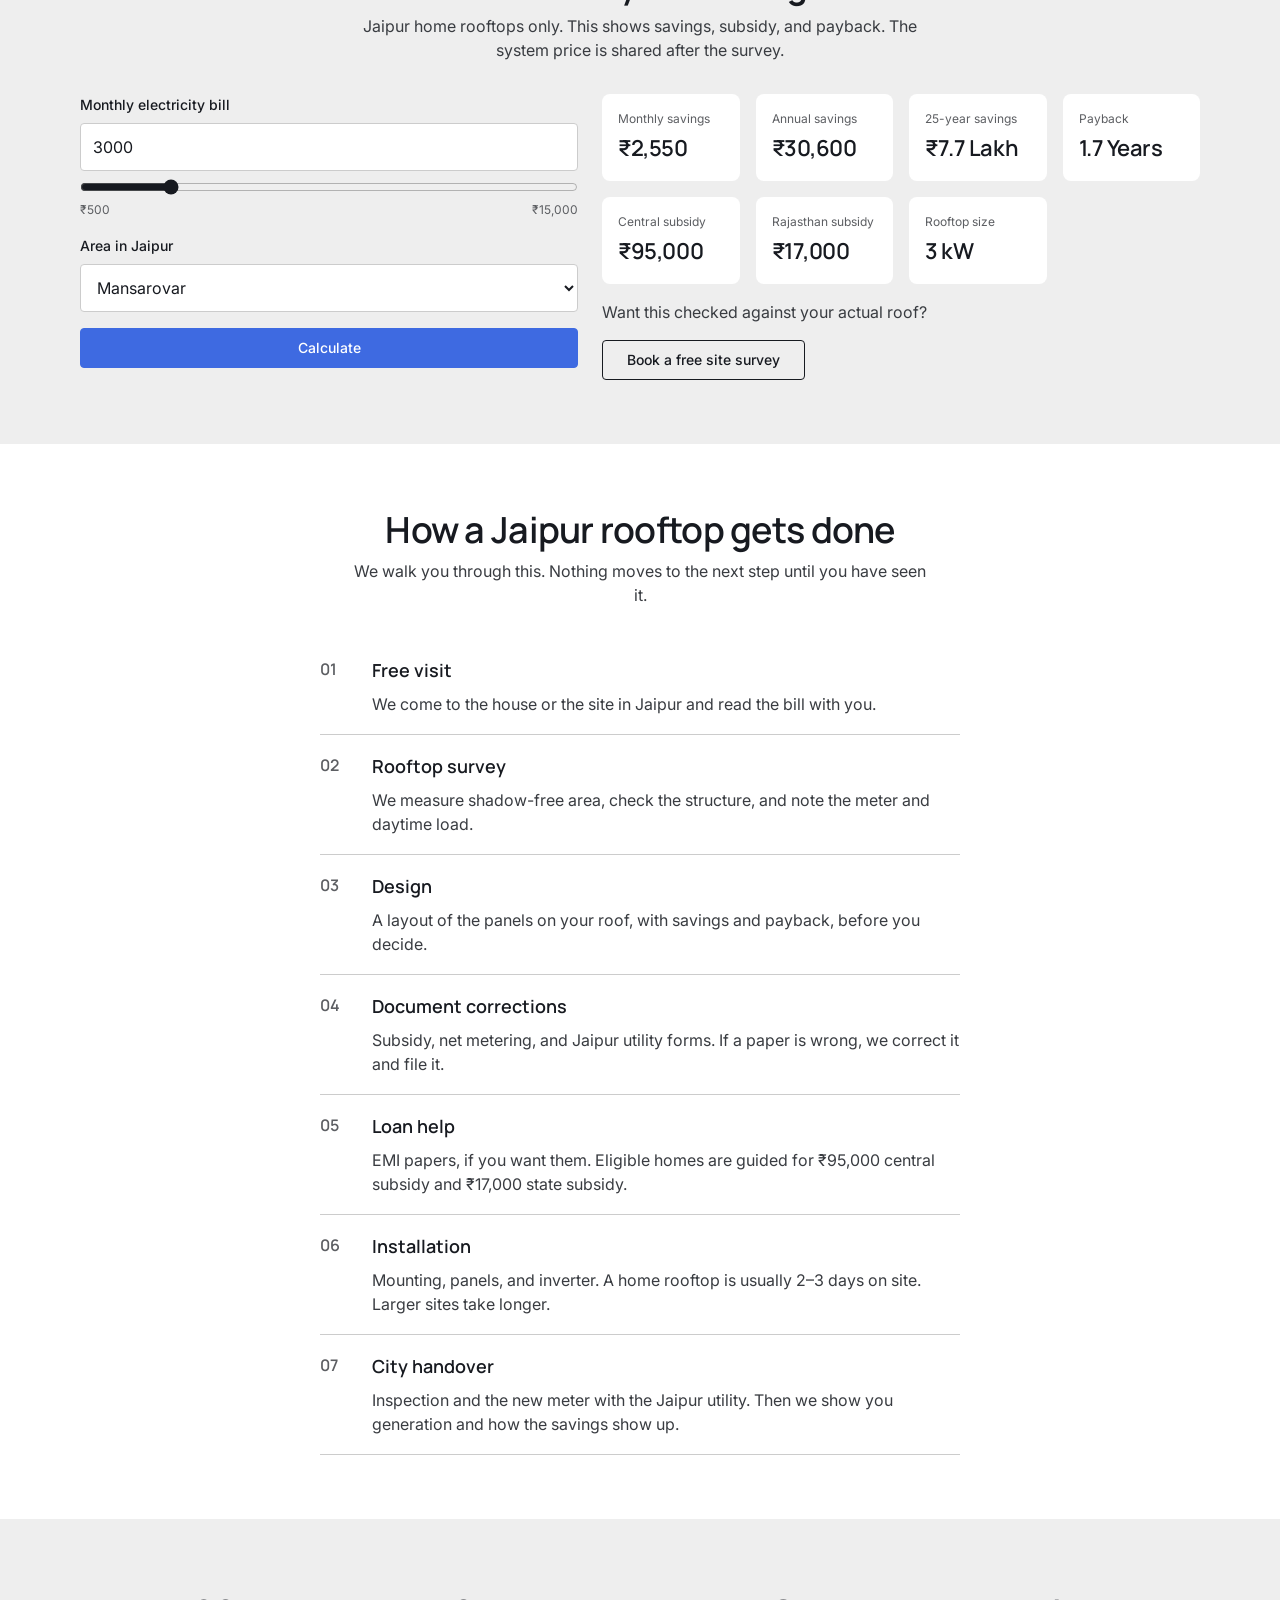
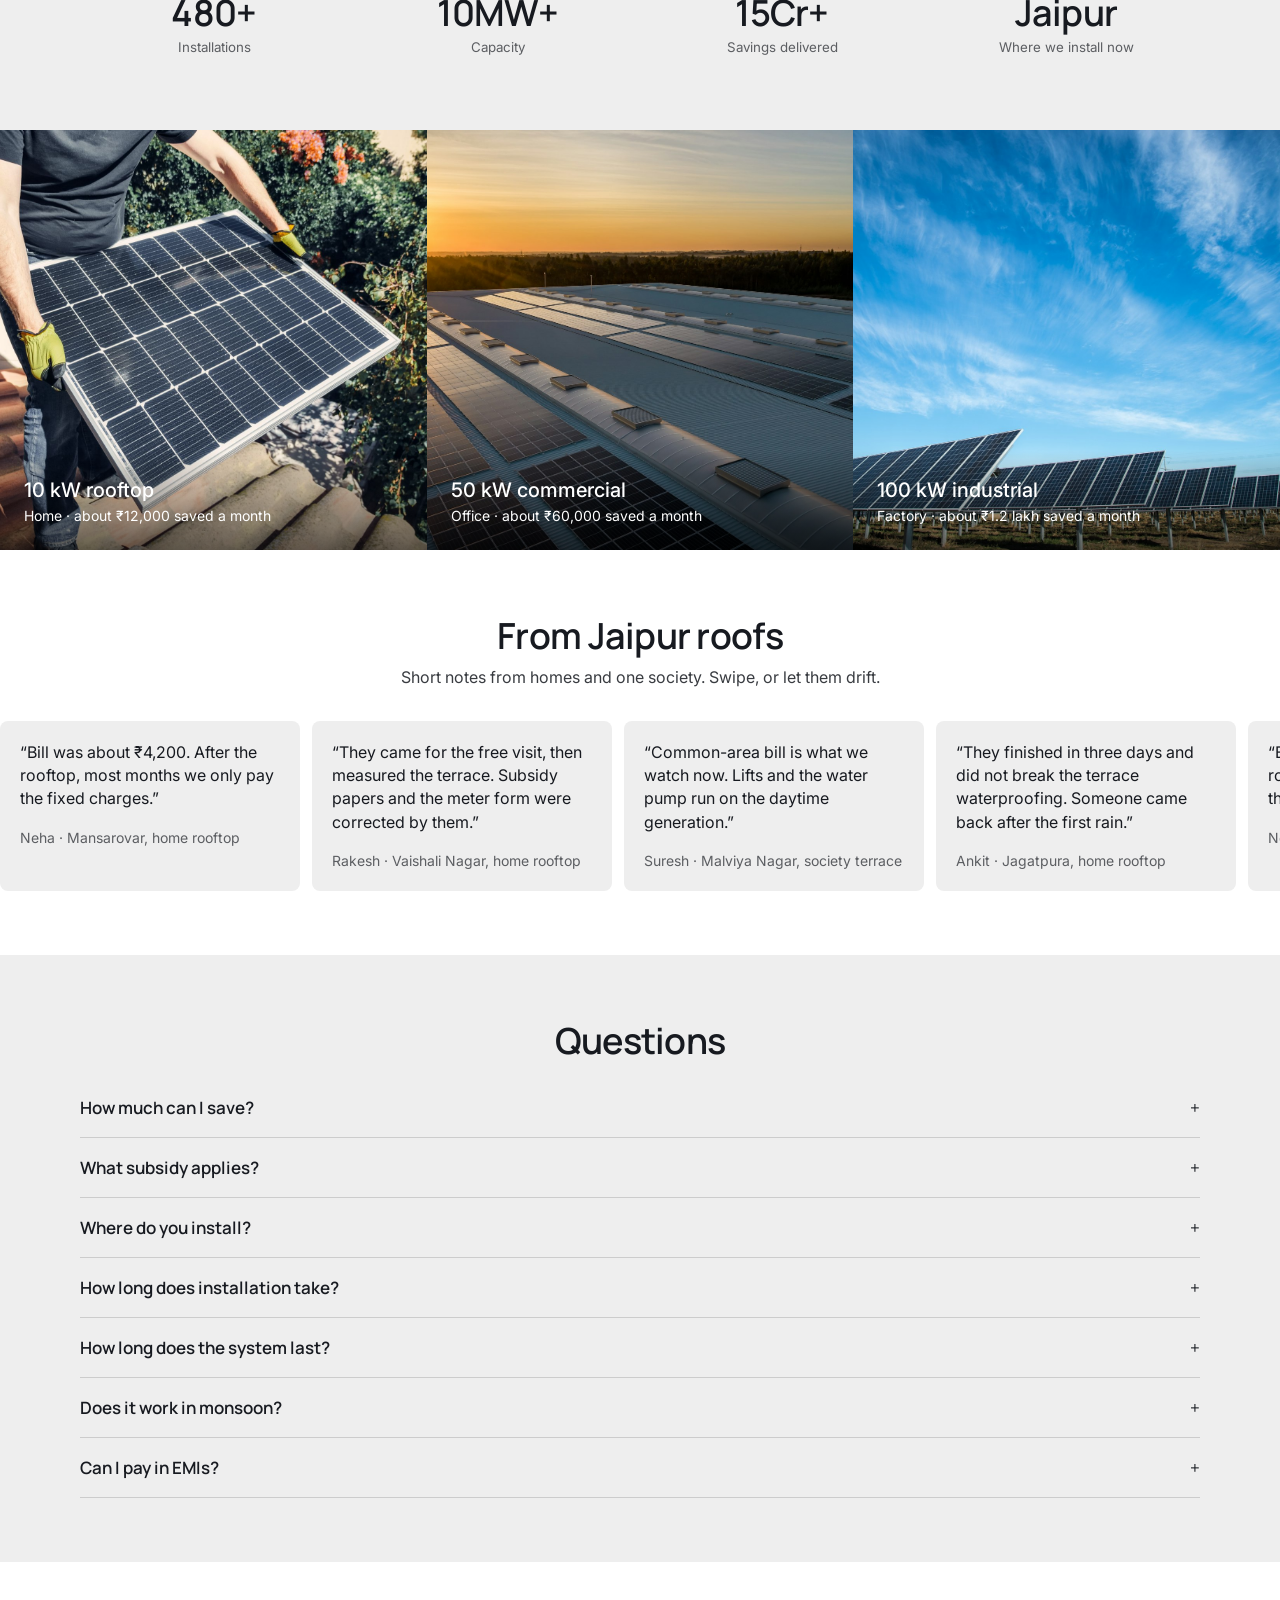
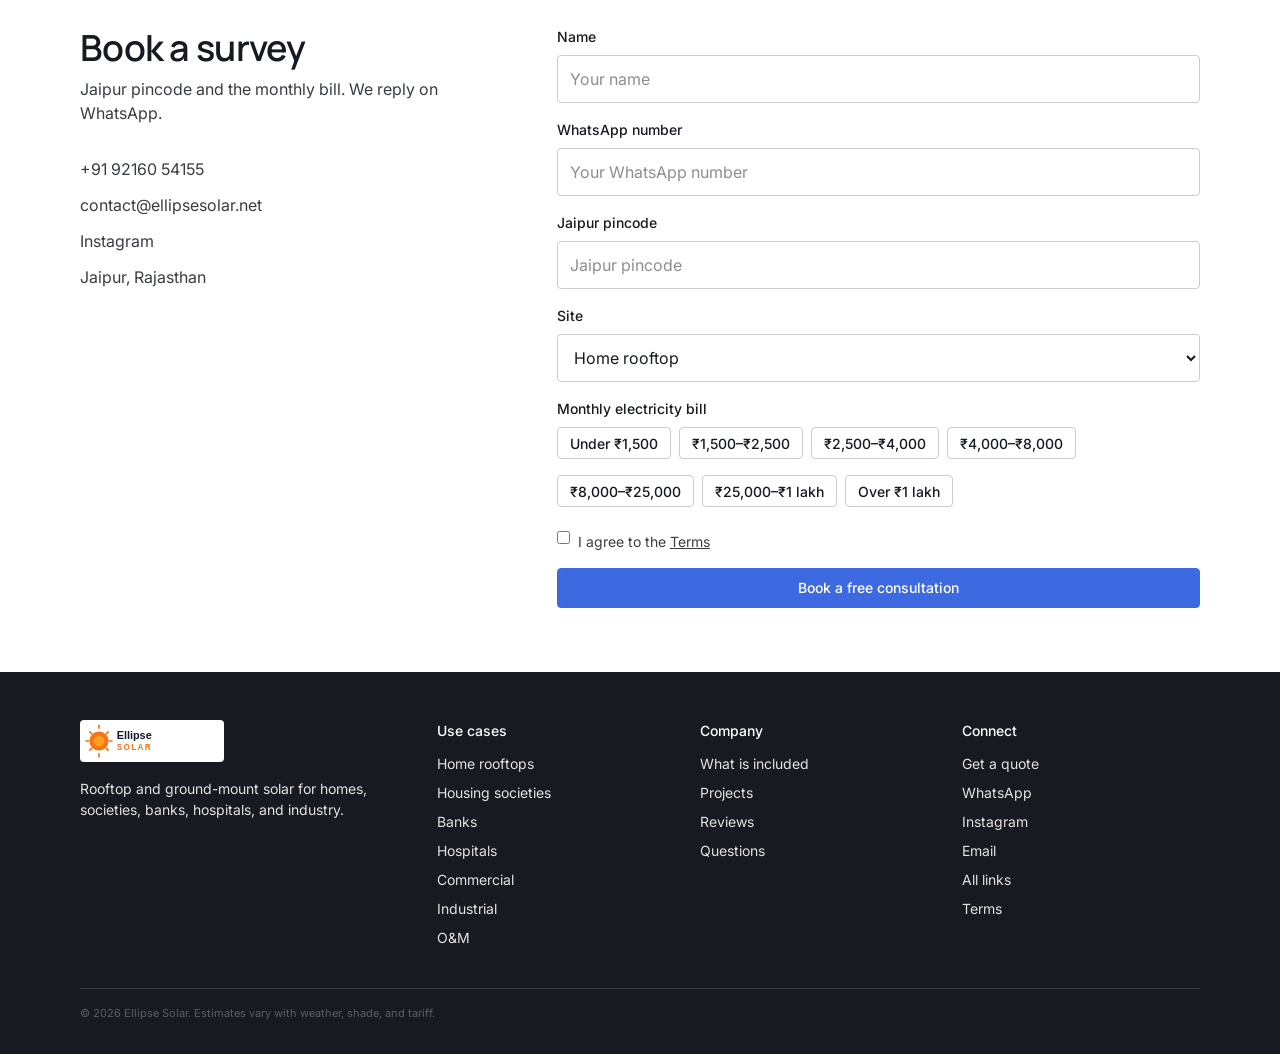
==== commit b6bf80a2: "Make the Jaipur site readable on a phone and show rooftop savings without a system price. Co-authore" ====
--- a/index.html
+++ b/index.html
@@ -4,13 +4,13 @@
     <meta charset="UTF-8">
     <meta name="viewport" content="width=device-width, initial-scale=1.0">
     <title>Ellipse Solar | Powering a Sustainable Future</title>
-    <meta name="description" content="Ellipse Solar installs rooftop and ground-mount solar for homes, housing societies, banks, hospitals, commercial buildings, and large industrial projects.">
+    <meta name="description" content="Ellipse Solar installs rooftop solar in Jaipur. Free visit, survey, design, documents, loan help, and installation. See savings, subsidy, and payback.">
     <meta name="theme-color" content="#171a20">
     <link rel="icon" type="image/svg+xml" href="images/favicon.svg">
     <link rel="stylesheet" href="css/style.css">
     <link rel="preconnect" href="https://fonts.googleapis.com">
     <link rel="preconnect" href="https://fonts.gstatic.com" crossorigin>
-    <link href="https://fonts.googleapis.com/css2?family=Inter:wght@400;500&family=Roboto:wght@400;500&display=swap" rel="stylesheet">
+    <link href="https://fonts.googleapis.com/css2?family=Inter:wght@400;500&family=Manrope:wght@500;600&display=swap" rel="stylesheet">
 </head>
 <body>
     <header class="header" id="header">
@@ -34,11 +34,11 @@
 
     <section class="hero" id="home">
         <div class="hero__media">
-            <img src="images/hero.webp" alt="Solar panels on a rooftop" width="1600" height="900">
+            <img src="images/hero.jpg" alt="Solar panels installed across a large rooftop" width="1600" height="1066">
         </div>
         <div class="hero__copy">
             <h1>Make your electricity free.</h1>
-            <p>Rooftops, societies, banks, hospitals, and large industrial plants. Power you do not use is sold back to the grid.</p>
+            <p>Rooftop solar in Jaipur for homes, societies, banks, hospitals, and large plants. Power you do not use is sold back to the grid.</p>
             <div class="hero__actions">
                 <a href="#contact" class="btn btn--primary">Get a quote</a>
                 <a href="#services" class="btn btn--ghost-light">See use cases</a>
@@ -48,7 +48,7 @@
 
     <section id="services">
         <article class="panel" id="residential">
-            <div class="panel__media"><img src="https://images.unsplash.com/photo-1559302504-64aae6ca6b6d?auto=format&fit=crop&w=1800&q=80" alt="Residential solar panels on a home roof"></div>
+            <div class="panel__media"><img loading="lazy" src="images/home.jpg" alt="Installer placing a solar panel on a house roof" width="1600" height="1200"></div>
             <div class="panel__copy">
                 <h2>Home rooftops</h2>
                 <p>A rooftop system sized to your bill. Homes typically cut 70–90% of electricity cost.</p>
@@ -56,7 +56,7 @@
             </div>
         </article>
         <article class="panel" id="societies">
-            <div class="panel__media"><img src="https://images.unsplash.com/photo-1486406146926-c627a92ad1ab?auto=format&fit=crop&w=1800&q=80" alt="Apartment buildings that can use shared rooftop solar"></div>
+            <div class="panel__media"><img loading="lazy" src="images/society.jpg" alt="Apartment building with a shared roof for solar" width="1600" height="2133"></div>
             <div class="panel__copy">
                 <h2>Housing societies</h2>
                 <p>Cut common-area power cost for lifts, pumps, and lighting, and add value to the building.</p>
@@ -64,7 +64,7 @@
             </div>
         </article>
         <article class="panel" id="banks">
-            <div class="panel__media"><img src="https://images.unsplash.com/photo-1554469384-e58fac16e23a?auto=format&fit=crop&w=1800&q=80" alt="Bank and office building that can use rooftop solar"></div>
+            <div class="panel__media"><img loading="lazy" src="images/bank.jpg" alt="Office building suited to a bank rooftop solar plant" width="1600" height="2400"></div>
             <div class="panel__copy">
                 <h2>Banks</h2>
                 <p>Branches, offices, and back offices. Daytime load from lighting, cooling, and systems, offset on the roof.</p>
@@ -72,7 +72,7 @@
             </div>
         </article>
         <article class="panel" id="hospitals">
-            <div class="panel__media"><img src="https://images.unsplash.com/photo-1586773860418-d37222d8fce3?auto=format&fit=crop&w=1800&q=80" alt="Hospital building suited to a solar installation"></div>
+            <div class="panel__media"><img loading="lazy" src="images/hospital.jpg" alt="Hospital building that can use rooftop solar" width="1600" height="1067"></div>
             <div class="panel__copy">
                 <h2>Hospitals</h2>
                 <p>Clinics and hospitals with a steady daytime load. Solar covers part of that bill. It does not replace backup power.</p>
@@ -80,7 +80,7 @@
             </div>
         </article>
         <article class="panel" id="commercial">
-            <div class="panel__media"><img src="https://images.unsplash.com/photo-1497440001374-f26997328c1b?auto=format&fit=crop&w=1800&q=80" alt="Commercial solar installation on an office building"></div>
+            <div class="panel__media"><img loading="lazy" src="images/install.jpg" alt="Technician fixing solar panels on a flat rooftop" width="1600" height="1066"></div>
             <div class="panel__copy">
                 <h2>Commercial</h2>
                 <p>Power offices, showrooms, and campuses. Lower operating cost with power you generate on site.</p>
@@ -88,7 +88,7 @@
             </div>
         </article>
         <article class="panel" id="industrial">
-            <div class="panel__media"><img src="https://images.unsplash.com/photo-1508514177221-188b1cf16e9d?auto=format&fit=crop&w=1800&q=80" alt="Large industrial solar installation"></div>
+            <div class="panel__media"><img loading="lazy" src="images/industrial.jpg" alt="Large ground-mount solar plant" width="1600" height="1066"></div>
             <div class="panel__copy">
                 <h2>Industrial</h2>
                 <p>Large projects: factory roofs and ground-mount plants sized for steady daytime power.</p>
@@ -96,7 +96,7 @@
             </div>
         </article>
         <article class="panel" id="om">
-            <div class="panel__media"><img src="https://images.unsplash.com/photo-1581091226825-a6a2a5aee158?auto=format&fit=crop&w=1800&q=80" alt="Engineer inspecting a solar installation"></div>
+            <div class="panel__media"><img loading="lazy" src="images/service.jpg" alt="Technicians wiring a solar panel during installation" width="1600" height="897"></div>
             <div class="panel__copy">
                 <h2>Operations and maintenance</h2>
                 <p>Cleaning, checks, and performance reports so an existing plant keeps generating.</p>
@@ -124,15 +124,15 @@
 
     <section class="band" id="why-us">
         <div class="container">
-            <h2 class="section-title">What is included</h2>
-            <p class="lede">Survey, paperwork, and upkeep stay with us. You track what the plant produces.</p>
+            <h2 class="section-title">End to end, with us</h2>
+            <p class="lede">From the first free visit in Jaipur to the city meter. We explain each step before it happens.</p>
             <div class="feature-grid">
-                <article class="plaque"><h3>Free rooftop survey</h3><p>We measure shadow-free area and your load before recommending a size.</p></article>
-                <article class="plaque"><h3>Design before you decide</h3><p>See how the system sits on your roof, with savings, EMI, and payback in the same visit.</p></article>
-                <article class="plaque"><h3>Subsidy paperwork</h3><p>PM Surya Ghar subsidy for eligible homes, filed with the installation. Up to ₹78,000 on systems up to 3 kW.</p></article>
-                <article class="plaque"><h3>EMI options</h3><p>Zero-down financing where the monthly payment can sit under your current bill.</p></article>
-                <article class="plaque"><h3>Generation monitoring</h3><p>See units produced and how that compares with what was promised.</p></article>
-                <article class="plaque"><h3>Sell the surplus</h3><p>Net metering sends extra daytime units to the grid instead of wasting them.</p></article>
+                <article class="plaque"><h3>Free visit</h3><p>We come to the site, see the roof, and go through the electricity bill. No charge.</p></article>
+                <article class="plaque"><h3>Rooftop survey</h3><p>Shadow, structure, and the meter. The size comes from this visit, not a guess.</p></article>
+                <article class="plaque"><h3>Design</h3><p>You see how the panels sit on the roof, with savings and payback, before you decide.</p></article>
+                <article class="plaque"><h3>Document corrections</h3><p>Subsidy forms, net-metering papers, and Jaipur utility documents. We correct and file them.</p></article>
+                <article class="plaque"><h3>Loan help</h3><p>If you want EMI, we help with the loan file. Eligible homes can claim ₹95,000 central subsidy and ₹17,000 Rajasthan state subsidy.</p></article>
+                <article class="plaque"><h3>Install and handover</h3><p>We install, then stay for the city inspection and the new meter. After that you can see what the plant generates.</p></article>
             </div>
         </div>
     </section>
@@ -140,7 +140,7 @@
     <section class="band band--gray" id="calculator">
         <div class="container">
             <h2 class="section-title">Calculate your savings</h2>
-            <p class="lede">Use your monthly bill and city. This estimate is for a home. Banks, hospitals, and industrial plants are quoted after a site survey.</p>
+            <p class="lede">Jaipur home rooftops only. This shows savings, subsidy, and payback. The system price is shared after the survey.</p>
             <div class="calc">
                 <div>
                     <div class="field">
@@ -150,27 +150,27 @@
                         <div class="range-labels"><span>₹500</span><span>₹15,000</span></div>
                     </div>
                     <div class="field">
-                        <label for="calc-city">City</label>
+                        <label for="calc-city">Area in Jaipur</label>
                         <select id="calc-city">
-                            <option value="4.5">Punjab / Haryana / Rajasthan</option>
-                            <option value="4.2">Delhi NCR / UP</option>
-                            <option value="4.0">Gujarat / Maharashtra</option>
-                            <option value="3.8">Karnataka / Tamil Nadu</option>
-                            <option value="3.5">Other</option>
+                            <option value="5.5">Mansarovar</option>
+                            <option value="5.5">Vaishali Nagar</option>
+                            <option value="5.5">Malviya Nagar</option>
+                            <option value="5.5">Jagatpura</option>
+                            <option value="5.5">C-Scheme</option>
+                            <option value="5.5">Other Jaipur</option>
                         </select>
                     </div>
                     <button class="btn btn--primary btn--full" id="calc-btn" type="button">Calculate</button>
                 </div>
                 <div id="calc-results">
                     <div class="result-grid">
-                        <div class="result-item"><small>Recommended system</small><strong id="res-system">3 kW</strong></div>
                         <div class="result-item"><small>Monthly savings</small><strong id="res-monthly">₹2,550</strong></div>
                         <div class="result-item"><small>Annual savings</small><strong id="res-annual">₹30,600</strong></div>
                         <div class="result-item"><small>25-year savings</small><strong id="res-lifetime">₹7.7 Lakh</strong></div>
-                        <div class="result-item"><small>Approx. system cost</small><strong id="res-cost">₹1,65,000</strong></div>
-                        <div class="result-item"><small>Govt. subsidy</small><strong id="res-subsidy">₹78,000</strong></div>
-                        <div class="result-item"><small>Cost after subsidy</small><strong id="res-net-cost">₹87,000</strong></div>
-                        <div class="result-item"><small>Payback</small><strong id="res-payback">2.8 Years</strong></div>
+                        <div class="result-item"><small>Payback</small><strong id="res-payback">1.7 Years</strong></div>
+                        <div class="result-item"><small>Central subsidy</small><strong id="res-subsidy">₹95,000</strong></div>
+                        <div class="result-item"><small>Rajasthan subsidy</small><strong id="res-state">₹17,000</strong></div>
+                        <div class="result-item"><small>Rooftop size</small><strong id="res-system">3 kW</strong></div>
                     </div>
                     <p class="calc__note">Want this checked against your actual roof?</p>
                     <a href="#contact" class="btn btn--ghost">Book a free site survey</a>
@@ -181,13 +181,17 @@
 
     <section class="band" id="process">
         <div class="container">
-            <h2 class="section-title">Four steps</h2>
-            <div class="process-grid" style="margin-top:32px">
-                <article class="plaque"><p class="step-num">01</p><h3>Free site survey</h3><p>We visit, measure the roof, and note how you use power.</p></article>
-                <article class="plaque"><p class="step-num">02</p><h3>Design you can review</h3><p>A layout for your roof, with expected generation and payback.</p></article>
-                <article class="plaque"><p class="step-num">03</p><h3>Install and subsidy</h3><p>Homes: 2–3 days on site. Banks, hospitals, and larger plants: 1–4 weeks, longer for big industrial jobs. We file the paperwork.</p></article>
-                <article class="plaque"><p class="step-num">04</p><h3>Monitor and maintain</h3><p>Savings start at commissioning. We stay on for cleaning and checks.</p></article>
-            </div>
+            <h2 class="section-title">How a Jaipur rooftop gets done</h2>
+            <p class="lede">We walk you through this. Nothing moves to the next step until you have seen it.</p>
+            <ol class="steps">
+                <li><span>01</span><div><h3>Free visit</h3><p>We come to the house or the site in Jaipur and read the bill with you.</p></div></li>
+                <li><span>02</span><div><h3>Rooftop survey</h3><p>We measure shadow-free area, check the structure, and note the meter and daytime load.</p></div></li>
+                <li><span>03</span><div><h3>Design</h3><p>A layout of the panels on your roof, with savings and payback, before you decide.</p></div></li>
+                <li><span>04</span><div><h3>Document corrections</h3><p>Subsidy, net metering, and Jaipur utility forms. If a paper is wrong, we correct it and file it.</p></div></li>
+                <li><span>05</span><div><h3>Loan help</h3><p>EMI papers, if you want them. Eligible homes are guided for ₹95,000 central subsidy and ₹17,000 state subsidy.</p></div></li>
+                <li><span>06</span><div><h3>Installation</h3><p>Mounting, panels, and inverter. A home rooftop is usually 2–3 days on site. Larger sites take longer.</p></div></li>
+                <li><span>07</span><div><h3>City handover</h3><p>Inspection and the new meter with the Jaipur utility. Then we show you generation and how the savings show up.</p></div></li>
+            </ol>
         </div>
     </section>
 
@@ -196,22 +200,22 @@
             <div class="stats__item"><span class="stats__num" data-target="500">0</span><span class="stats__suf">+</span><small>Installations</small></div>
             <div class="stats__item"><span class="stats__num" data-target="10">0</span><span class="stats__suf">MW+</span><small>Capacity</small></div>
             <div class="stats__item"><span class="stats__num" data-target="15">0</span><span class="stats__suf">Cr+</span><small>Savings delivered</small></div>
-            <div class="stats__item"><span class="stats__num" data-target="8">0</span><span class="stats__suf">+</span><small>Cities served</small></div>
+            <div class="stats__item"><span class="stats__place">Jaipur</span><small>Where we install now</small></div>
         </div>
     </section>
 
     <section id="projects">
         <div class="projects">
             <figure class="project">
-                <img src="https://images.unsplash.com/photo-1559302504-64aae6ca6b6d?auto=format&fit=crop&w=1200&q=80" alt="Residential rooftop solar">
+                <img src="images/home.jpg" alt="Residential rooftop solar" width="1200" height="900">
                 <figcaption><h3>10 kW rooftop</h3><p>Home · about ₹12,000 saved a month</p></figcaption>
             </figure>
             <figure class="project">
-                <img src="https://images.unsplash.com/photo-1497440001374-f26997328c1b?auto=format&fit=crop&w=1200&q=80" alt="Commercial rooftop solar">
+                <img src="images/hero.jpg" alt="Commercial rooftop covered with solar panels" width="1200" height="800">
                 <figcaption><h3>50 kW commercial</h3><p>Office · about ₹60,000 saved a month</p></figcaption>
             </figure>
             <figure class="project">
-                <img src="https://images.unsplash.com/photo-1508514177221-188b1cf16e9d?auto=format&fit=crop&w=1200&q=80" alt="Industrial solar plant">
+                <img src="images/industrial.jpg" alt="Industrial solar plant" width="1200" height="800">
                 <figcaption><h3>100 kW industrial</h3><p>Factory · about ₹1.2 lakh saved a month</p></figcaption>
             </figure>
         </div>
@@ -219,11 +223,23 @@
 
     <section class="band" id="testimonials">
         <div class="container">
-            <h2 class="section-title">From customers</h2>
-            <div class="reviews" style="margin-top:32px">
-                <article class="plaque"><p>“The process was straightforward. My bill dropped by about 85%.”</p><p style="margin-top:16px;color:#5c5e62">Rajesh Sharma · Home, 8 kW</p></article>
-                <article class="plaque"><p>“The 50 kW plant was finished on the agreed schedule.”</p><p style="margin-top:16px;color:#5c5e62">Priya Patel · Business, 50 kW</p></article>
-                <article class="plaque"><p>“After-sales visits happen on schedule, and we can see what the plant generates.”</p><p style="margin-top:16px;color:#5c5e62">Amit Kumar · Society, 30 kW</p></article>
+            <h2 class="section-title">From Jaipur roofs</h2>
+            <p class="lede">Short notes from homes and one society. Swipe, or let them drift.</p>
+        </div>
+        <div class="review-float">
+            <div class="review-track">
+                <div class="review-set">
+                    <article class="review-card"><p>“Bill was about ₹4,200. After the rooftop, most months we only pay the fixed charges.”</p><span>Neha · Mansarovar, home rooftop</span></article>
+                    <article class="review-card"><p>“They came for the free visit, then measured the terrace. Subsidy papers and the meter form were corrected by them.”</p><span>Rakesh · Vaishali Nagar, home rooftop</span></article>
+                    <article class="review-card"><p>“Common-area bill is what we watch now. Lifts and the water pump run on the daytime generation.”</p><span>Suresh · Malviya Nagar, society terrace</span></article>
+                    <article class="review-card"><p>“They finished in three days and did not break the terrace waterproofing. Someone came back after the first rain.”</p><span>Ankit · Jagatpura, home rooftop</span></article>
+                </div>
+                <div class="review-set" aria-hidden="true">
+                    <article class="review-card"><p>“Bill was about ₹4,200. After the rooftop, most months we only pay the fixed charges.”</p><span>Neha · Mansarovar, home rooftop</span></article>
+                    <article class="review-card"><p>“They came for the free visit, then measured the terrace. Subsidy papers and the meter form were corrected by them.”</p><span>Rakesh · Vaishali Nagar, home rooftop</span></article>
+                    <article class="review-card"><p>“Common-area bill is what we watch now. Lifts and the water pump run on the daytime generation.”</p><span>Suresh · Malviya Nagar, society terrace</span></article>
+                    <article class="review-card"><p>“They finished in three days and did not break the terrace waterproofing. Someone came back after the first rain.”</p><span>Ankit · Jagatpura, home rooftop</span></article>
+                </div>
             </div>
         </div>
     </section>
@@ -238,11 +254,11 @@
                 </div>
                 <div class="faq__item">
                     <button class="faq__q" type="button"><span>What subsidy applies?</span><span class="faq__icon">+</span></button>
-                    <div class="faq__a"><p>Under PM Surya Ghar, eligible homes can receive up to ₹78,000 for systems up to 3 kW. We prepare and file the documents.</p></div>
+                    <div class="faq__a"><p>Eligible Jaipur homes can receive ₹95,000 as central subsidy and ₹17,000 as Rajasthan state subsidy. We prepare the papers and correct them if the utility sends them back.</p></div>
                 </div>
                 <div class="faq__item">
                     <button class="faq__q" type="button"><span>Where do you install?</span><span class="faq__icon">+</span></button>
-                    <div class="faq__a"><p>Home rooftops, housing societies, banks, hospitals, offices, warehouses, schools, hotels, petrol pumps, and large industrial or ground-mount plants.</p></div>
+                    <div class="faq__a"><p>Right now, Jaipur. Home rooftops, housing societies, banks, hospitals, offices, warehouses, schools, hotels, petrol pumps, and large industrial or ground-mount plants.</p></div>
                 </div>
                 <div class="faq__item">
                     <button class="faq__q" type="button"><span>How long does installation take?</span><span class="faq__icon">+</span></button>
@@ -268,18 +284,18 @@
         <div class="container contact">
             <div>
                 <h2 class="section-title" style="text-align:left">Book a survey</h2>
-                <p class="lede" style="text-align:left;margin-left:0">Tell us the bill and the pincode. We reply on WhatsApp.</p>
+                <p class="lede" style="text-align:left;margin-left:0">Jaipur pincode and the monthly bill. We reply on WhatsApp.</p>
                 <div class="contact__list">
                     <a href="tel:+919216054155">+91 92160 54155</a>
                     <a href="mailto:contact@ellipsesolar.net">contact@ellipsesolar.net</a>
                     <a href="https://www.instagram.com/ellipsesolarofficial/" target="_blank" rel="noopener noreferrer">Instagram</a>
-                    <span>Punjab, India</span>
+                    <span>Jaipur, Rajasthan</span>
                 </div>
             </div>
             <form id="contact-form">
                 <div class="field"><label for="name">Name</label><input id="name" name="name" type="text" required placeholder="Your name"></div>
                 <div class="field"><label for="phone">WhatsApp number</label><input id="phone" name="phone" type="tel" required placeholder="Your WhatsApp number"></div>
-                <div class="field"><label for="pincode">Pincode</label><input id="pincode" name="pincode" type="text" required placeholder="Your area pincode"></div>
+                <div class="field"><label for="pincode">Jaipur pincode</label><input id="pincode" name="pincode" type="text" required placeholder="Jaipur pincode" inputmode="numeric"></div>
                 <div class="field">
                     <label for="site-type">Site</label>
                     <select id="site-type" name="site" required>
@@ -313,7 +329,7 @@
     <footer class="footer">
         <div class="container footer__grid">
             <div>
-                <img src="images/logo.svg" alt="Ellipse Solar" style="height:28px;background:#fff;border-radius:4px;padding:4px">
+                <img src="images/logo.svg" alt="Ellipse Solar" style="height:42px;width:auto;background:#fff;border-radius:4px;padding:4px">
                 <p style="margin-top:16px">Rooftop and ground-mount solar for homes, societies, banks, hospitals, and industry.</p>
             </div>
             <div>
--- a/css/style.css
+++ b/css/style.css
@@ -9,10 +9,10 @@
     --color-charcoal: #393c41;
     --color-onyx: #171a20;
     --color-carbon: #000000;
-    --font-display: Inter, "SF Pro Text", ui-sans-serif, system-ui, sans-serif;
+    --font-display: Manrope, Inter, "SF Pro Text", ui-sans-serif, system-ui, sans-serif;
     --font-text: Inter, "SF Pro Text", ui-sans-serif, system-ui, sans-serif;
-    --font-caption: Roboto, ui-sans-serif, system-ui, sans-serif;
-    --header-h: 52px;
+    --font-caption: Inter, ui-sans-serif, system-ui, sans-serif;
+    --header-h: 64px;
     --white: #fff;
     --light: #eeeeee;
     --dark: #171a20;
@@ -26,7 +26,7 @@
 
 *, *::before, *::after { margin: 0; padding: 0; box-sizing: border-box; }
 html { scroll-behavior: smooth; scroll-padding-top: 68px; }
-body { font-family: var(--font-text); color: var(--color-charcoal); background: var(--color-pure-white); line-height: 1.43; font-size: 14px; font-weight: 400; }
+body { font-family: var(--font-text); color: var(--color-charcoal); background: var(--color-pure-white); line-height: 1.5; font-size: 16px; font-weight: 400; }
 img { max-width: 100%; display: block; }
 a { color: inherit; text-decoration: none; }
 button, input, select { font-family: inherit; }
@@ -44,9 +44,9 @@
 }
 .header.scrolled { border-bottom-color: var(--color-off-white); }
 .nav { height: 100%; display: flex; align-items: center; gap: 24px; width: min(1280px, calc(100% - 32px)); }
-.nav__logo-img { height: 28px; width: auto; }
+.nav__logo-img { height: 42px; width: auto; display: block; }
 .nav__menu { display: flex; align-items: center; gap: 20px; margin-left: auto; }
-.nav__link { color: var(--color-charcoal); font-size: 14px; font-weight: 500; }
+.nav__link { color: var(--color-charcoal); font-size: 15px; font-weight: 500; }
 .nav__link.active { color: var(--color-onyx); }
 .nav__cta { margin-left: 8px; }
 .nav__toggle { display: none; width: 32px; height: 32px; border: 0; background: transparent; margin-left: auto; }
@@ -56,8 +56,8 @@
     display: inline-flex;
     align-items: center;
     justify-content: center;
-    min-height: 32px;
-    padding: 4px 24px;
+    min-height: 40px;
+    padding: 8px 24px;
     border-radius: 4px;
     border: 1px solid transparent;
     font-size: 14px;
@@ -107,15 +107,16 @@
 }
 .hero h1, .panel h2 {
     font-family: var(--font-display);
-    font-weight: 500;
-    font-size: 40px;
-    line-height: 1.2;
+    font-weight: 600;
+    font-size: clamp(32px, 7vw, 48px);
+    line-height: 1.15;
     color: #fff;
+    letter-spacing: -0.02em;
 }
 .hero p, .panel p {
     margin: 8px 0 16px;
-    font-size: 17px;
-    line-height: 1.4;
+    font-size: 16px;
+    line-height: 1.45;
     color: #fff;
 }
 .kicker {
@@ -130,13 +131,14 @@
 .band--gray { background: var(--color-off-white); }
 .band h2, .section-title {
     font-family: var(--font-display);
-    font-size: 28px;
-    font-weight: 500;
-    line-height: 1.29;
+    font-size: clamp(28px, 6vw, 36px);
+    font-weight: 600;
+    line-height: 1.2;
+    letter-spacing: -0.02em;
     color: var(--color-onyx);
     text-align: center;
 }
-.lede { text-align: center; color: var(--color-charcoal); margin: 8px auto 32px; max-width: 560px; font-size: 14px; }
+.lede { text-align: center; color: var(--color-charcoal); margin: 8px auto 32px; max-width: 36rem; font-size: 16px; line-height: 1.5; }
 
 .feature-grid, .place-grid, .why-grid, .process-grid, .stats, .reviews, .result-grid {
     display: grid;
@@ -155,14 +157,15 @@
     padding: 24px;
 }
 .band--gray .plaque { background: var(--color-pure-white); }
-.plaque h3, .plaque strong {
+.plaque h3, .plaque strong, .steps h3 {
     display: block;
-    font-size: 17px;
-    font-weight: 500;
+    font-family: var(--font-display);
+    font-size: 18px;
+    font-weight: 600;
     color: var(--color-onyx);
     margin-bottom: 8px;
 }
-.plaque p, .plaque span { color: var(--color-charcoal); font-size: 14px; }
+.plaque p, .plaque span, .steps p { color: var(--color-charcoal); font-size: 16px; line-height: 1.5; }
 .step-num { font-size: 14px; color: var(--color-steel); margin-bottom: 8px; }
 
 .calc {
@@ -175,20 +178,20 @@
 .field label { display: block; font-size: 14px; font-weight: 500; color: var(--color-onyx); margin-bottom: 8px; }
 .field input[type="number"], .field input[type="text"], .field input[type="tel"], .field select {
     width: 100%;
-    height: 40px;
+    height: 48px;
     border: 1px solid var(--color-light-border);
     border-radius: 4px;
     padding: 0 12px;
     background: #fff;
     color: var(--color-onyx);
-    font-size: 14px;
+    font-size: 16px;
 }
 .field input::placeholder { color: var(--color-subtle-gray); }
 input[type="range"] { width: 100%; accent-color: var(--color-onyx); margin-top: 8px; }
 .range-labels { display: flex; justify-content: space-between; color: var(--color-steel); font-size: 12px; }
 .result-item { background: #fff; border-radius: 8px; padding: 16px; }
 .result-item small { display: block; color: var(--color-steel); font-size: 12px; margin-bottom: 4px; }
-.result-item strong { font-size: 20px; font-weight: 500; color: var(--color-onyx); }
+.result-item strong { font-family: var(--font-display); font-size: 22px; font-weight: 600; color: var(--color-onyx); letter-spacing: -0.02em; }
 .calc__note { margin: 16px 0; color: var(--color-charcoal); }
 
 .projects { display: grid; grid-template-columns: repeat(3, 1fr); }
@@ -204,16 +207,17 @@
     text-align: left;
     background: none;
     border: 0;
-    padding: 16px 0;
+    padding: 18px 0;
+    font-family: var(--font-display);
     font-size: 17px;
-    font-weight: 500;
+    font-weight: 600;
     color: var(--color-onyx);
     display: flex;
     justify-content: space-between;
     gap: 16px;
     cursor: pointer;
 }
-.faq__a { display: none; padding: 0 0 16px; color: var(--color-charcoal); max-width: 720px; }
+.faq__a { display: none; padding: 0 0 16px; color: var(--color-charcoal); max-width: 720px; font-size: 16px; line-height: 1.5; }
 .faq__item.active .faq__a { display: block; }
 .faq__item.active .faq__icon { transform: rotate(45deg); }
 .faq__icon { font-weight: 400; }
@@ -278,13 +282,28 @@
 .popup p { margin-bottom: 16px; }
 
 .stats__item { text-align: center; padding: 8px; }
-.stats__num, .stats__suf { font-size: 40px; font-weight: 500; color: var(--color-onyx); line-height: 1.2; }
+.stats__num, .stats__suf, .stats__place { font-family: var(--font-display); font-size: 36px; font-weight: 600; color: var(--color-onyx); line-height: 1.2; letter-spacing: -0.02em; }
+.steps { list-style: none; max-width: 640px; margin: 8px auto 0; }
+.steps li { display: grid; grid-template-columns: 40px 1fr; gap: 12px; padding: 18px 0; border-bottom: 1px solid var(--color-light-border); }
+.steps li span { font-family: var(--font-display); font-weight: 600; color: var(--color-steel); }
+.review-float { overflow: hidden; margin-top: 8px; }
+.review-track { display: flex; gap: 12px; width: max-content; animation: review-drift 36s linear infinite; }
+.review-set { display: flex; gap: 12px; }
+.review-card { width: min(300px, 78vw); background: var(--color-off-white); border-radius: 8px; padding: 20px; }
+.review-card p { font-size: 16px; line-height: 1.45; color: var(--color-onyx); }
+.review-card span { display: block; margin-top: 16px; color: var(--color-steel); font-size: 14px; }
+.review-float:hover .review-track { animation-play-state: paused; }
+@keyframes review-drift { from { transform: translateX(0); } to { transform: translateX(calc(-50% - 6px)); } }
+@media (prefers-reduced-motion: reduce) {
+    .review-track { animation: none; }
+    .review-float { overflow-x: auto; }
+}
 .stats__item small { display: block; color: var(--color-steel); margin-top: 4px; }
 
 .reveal { opacity: 1; }
 
-@media (max-width: 900px) {
-    .nav__toggle { display: block; }
+@media (max-width: 980px) {
+    .nav__toggle { display: block; width: 44px; height: 44px; }
     .nav__menu {
         display: none;
         position: absolute;
@@ -293,16 +312,23 @@
         right: 0;
         background: #fff;
         flex-direction: column;
-        align-items: flex-start;
-        padding: 16px 24px 24px;
+        align-items: stretch;
+        padding: 8px 20px 20px;
         border-bottom: 1px solid var(--color-off-white);
         margin-left: 0;
+        gap: 0;
     }
     .nav__menu.active { display: flex; }
+    .nav__link { font-size: 18px; padding: 14px 0; }
     .nav__cta { display: none; }
-    .feature-grid, .place-grid, .why-grid, .process-grid, .stats, .reviews, .projects, .calc, .contact, .result-grid, .footer__grid {
+    .feature-grid, .place-grid, .why-grid, .process-grid, .reviews, .projects, .calc, .contact, .footer__grid {
         grid-template-columns: 1fr;
     }
-    .hero h1, .panel h2 { font-size: 32px; }
+    .stats, .result-grid { grid-template-columns: 1fr 1fr; }
+    .hero, .panel { min-height: 88svh; }
+    .hero__copy, .panel__copy { padding: 0 20px 96px; max-width: 100%; }
     .container { width: min(1120px, calc(100% - 32px)); }
-}
+    .band { padding: 48px 0; }
+    .bill-option span { min-height: 44px; font-size: 15px; }
+    .whatsapp { width: 52px; height: 52px; }
+}
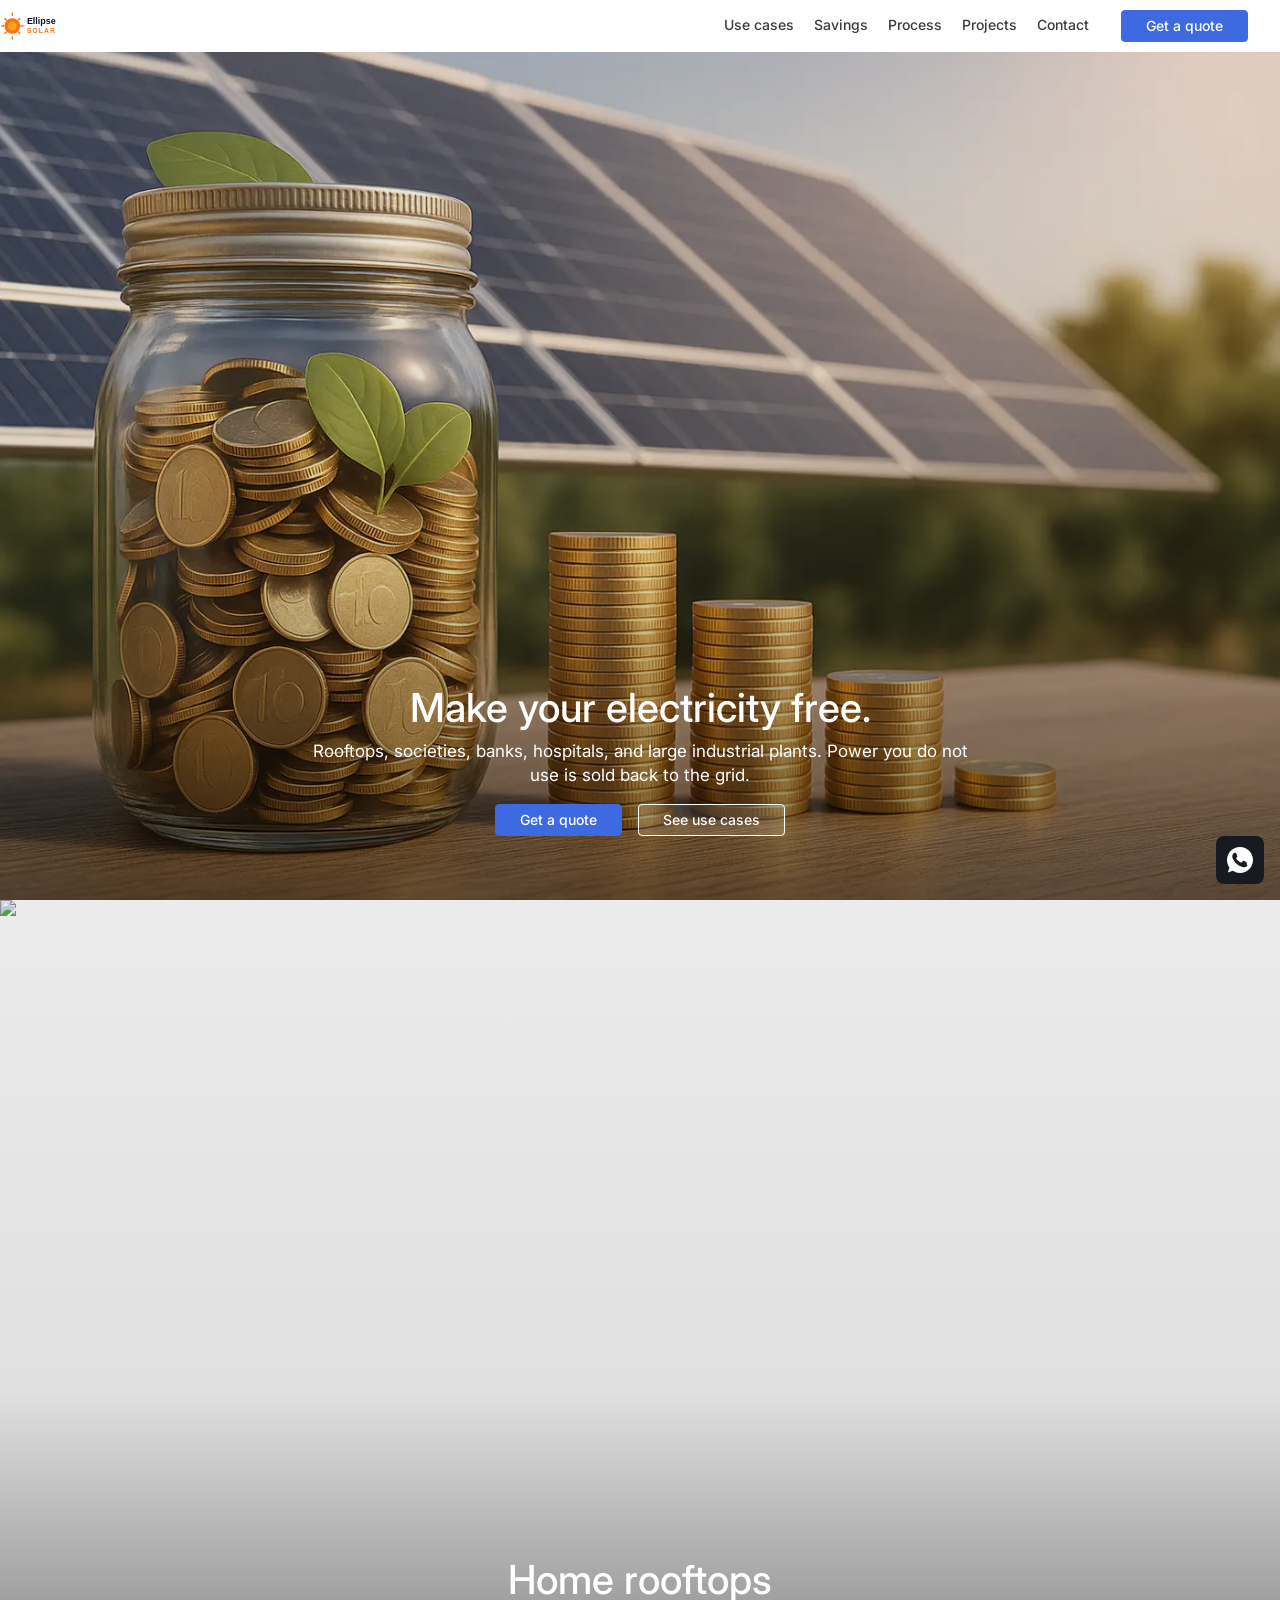
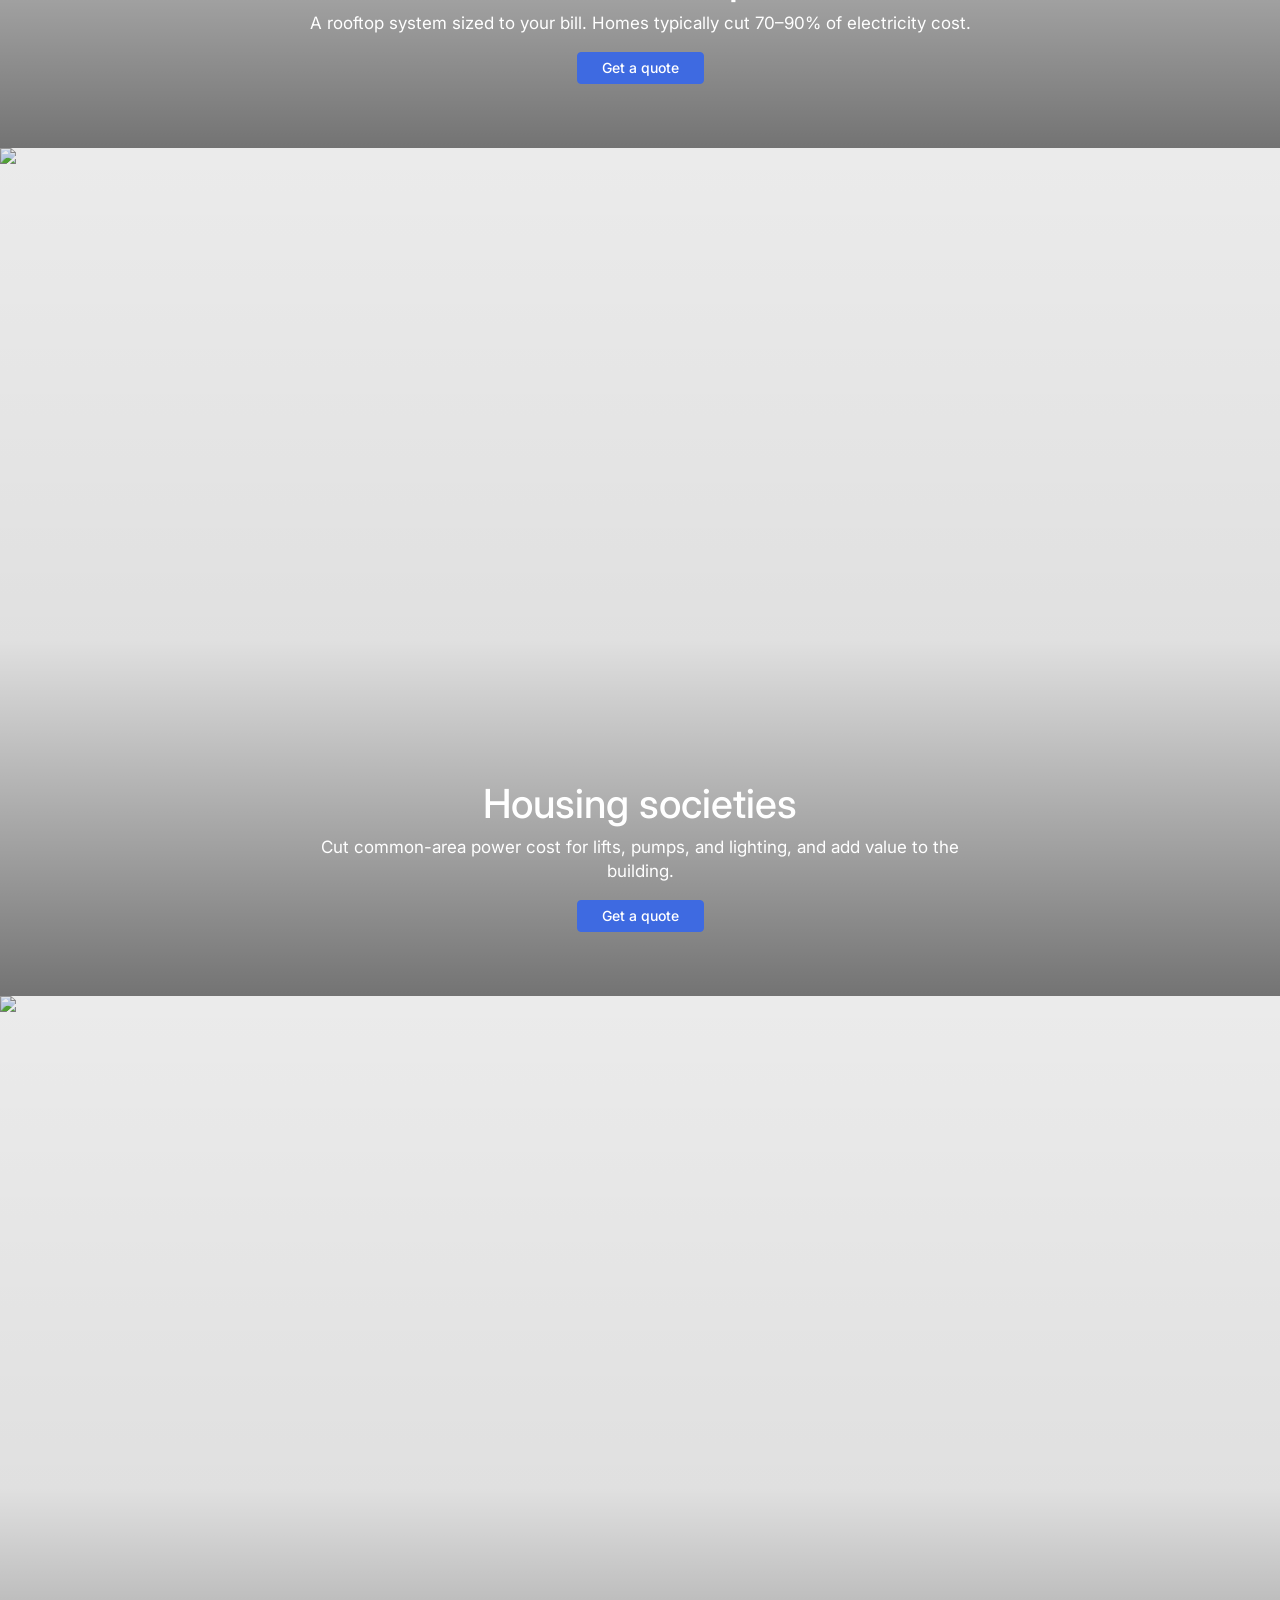
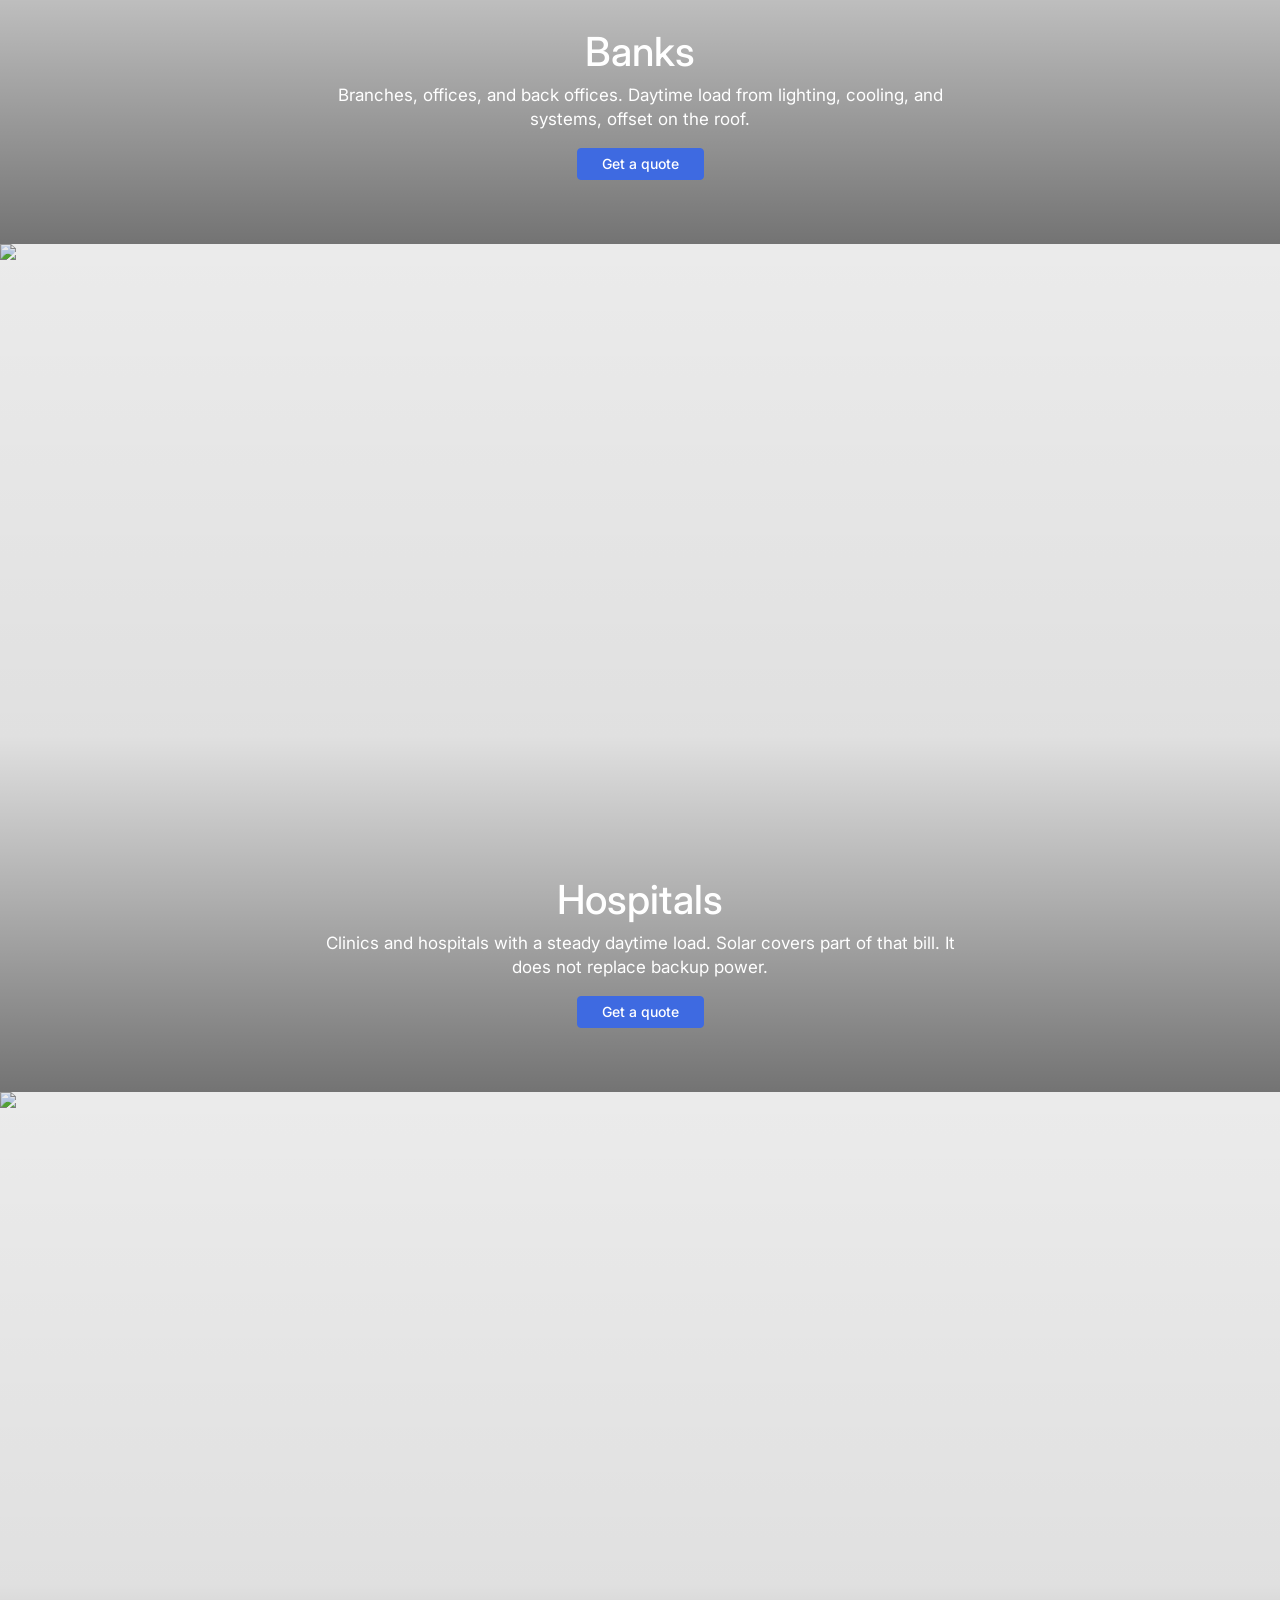
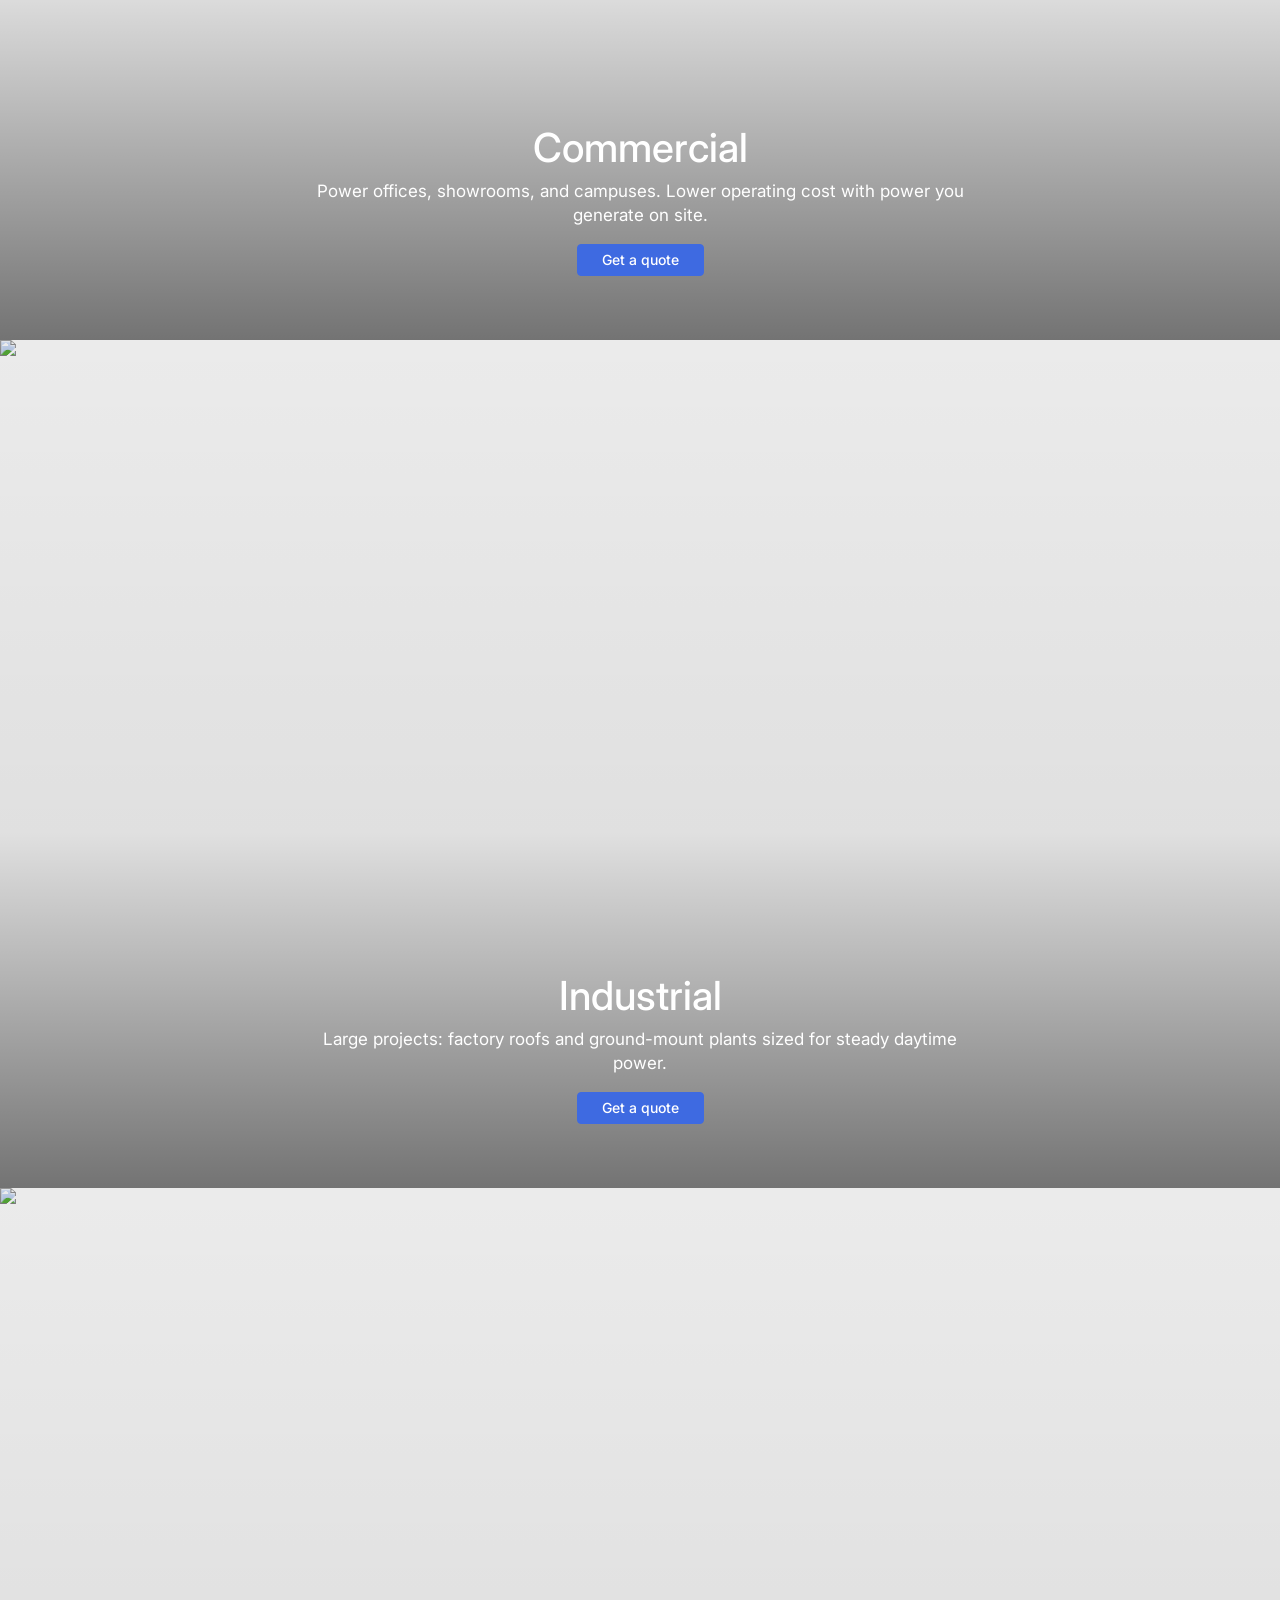
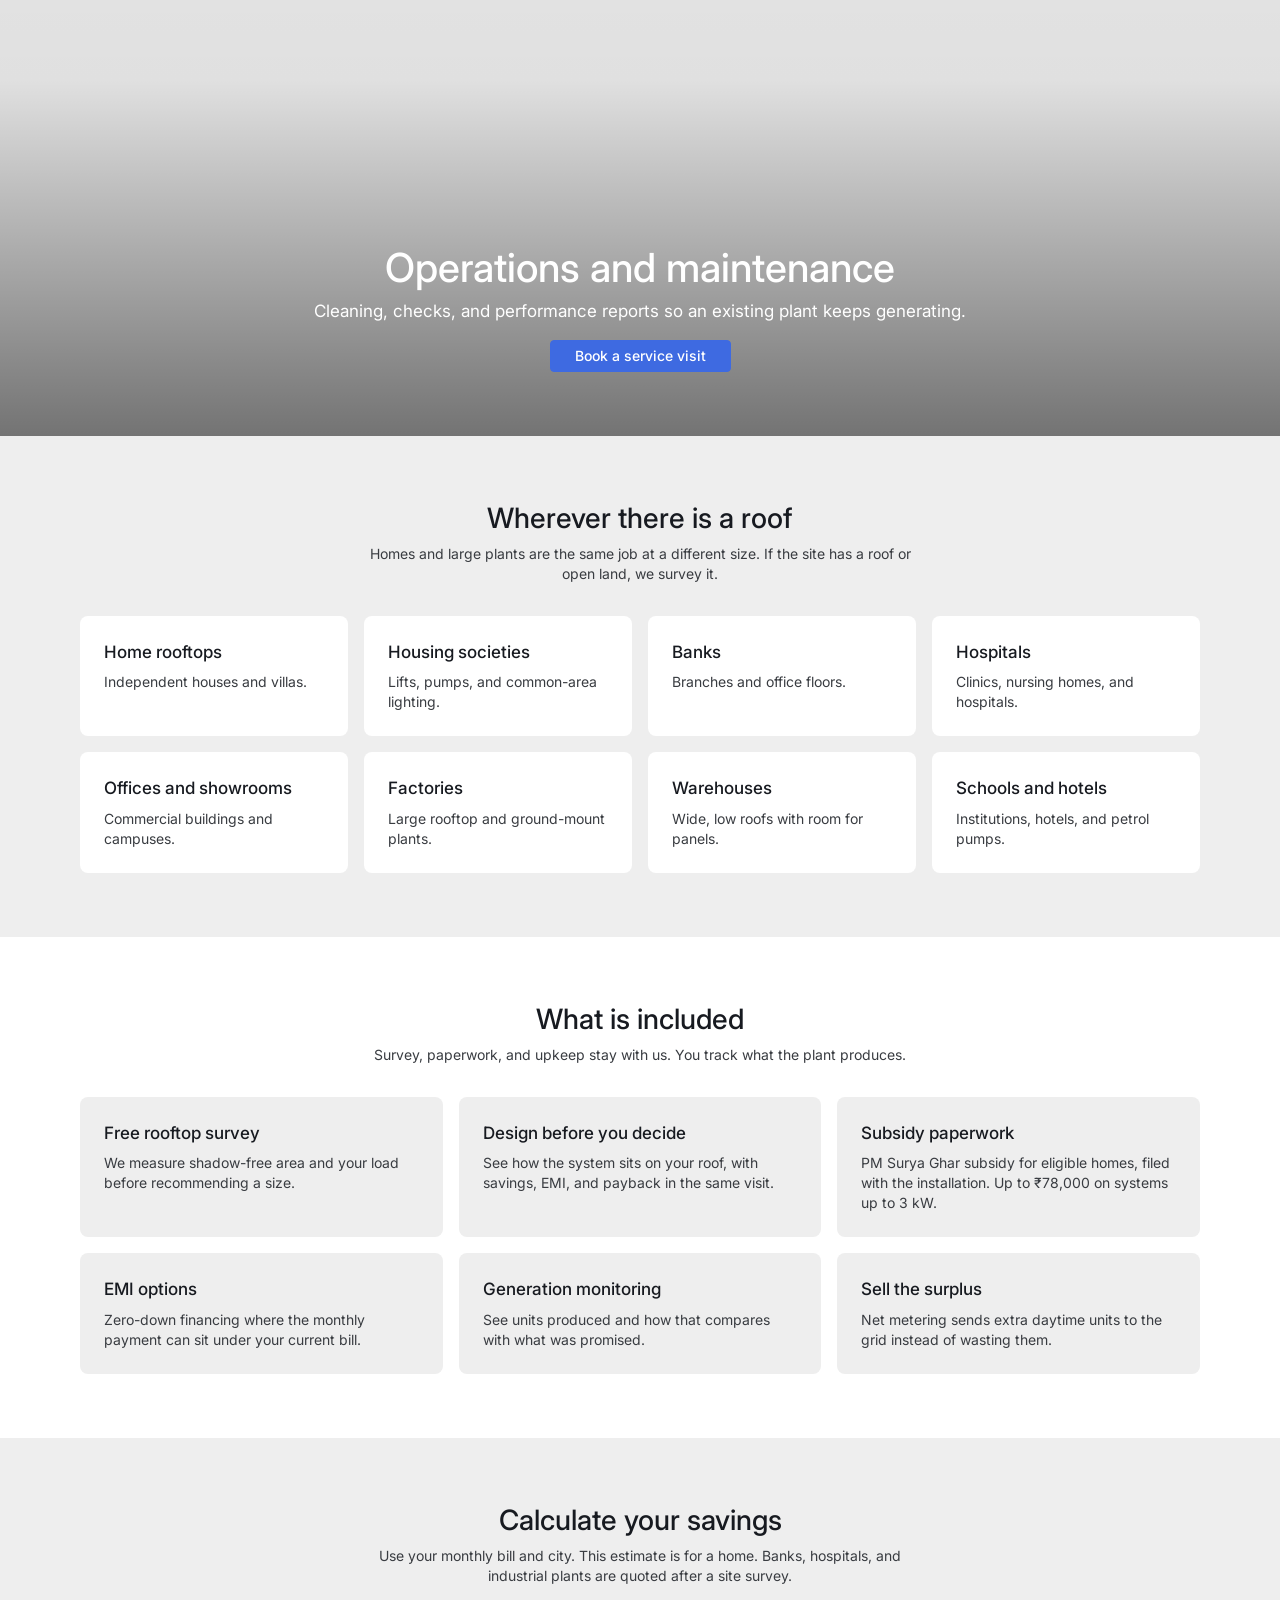
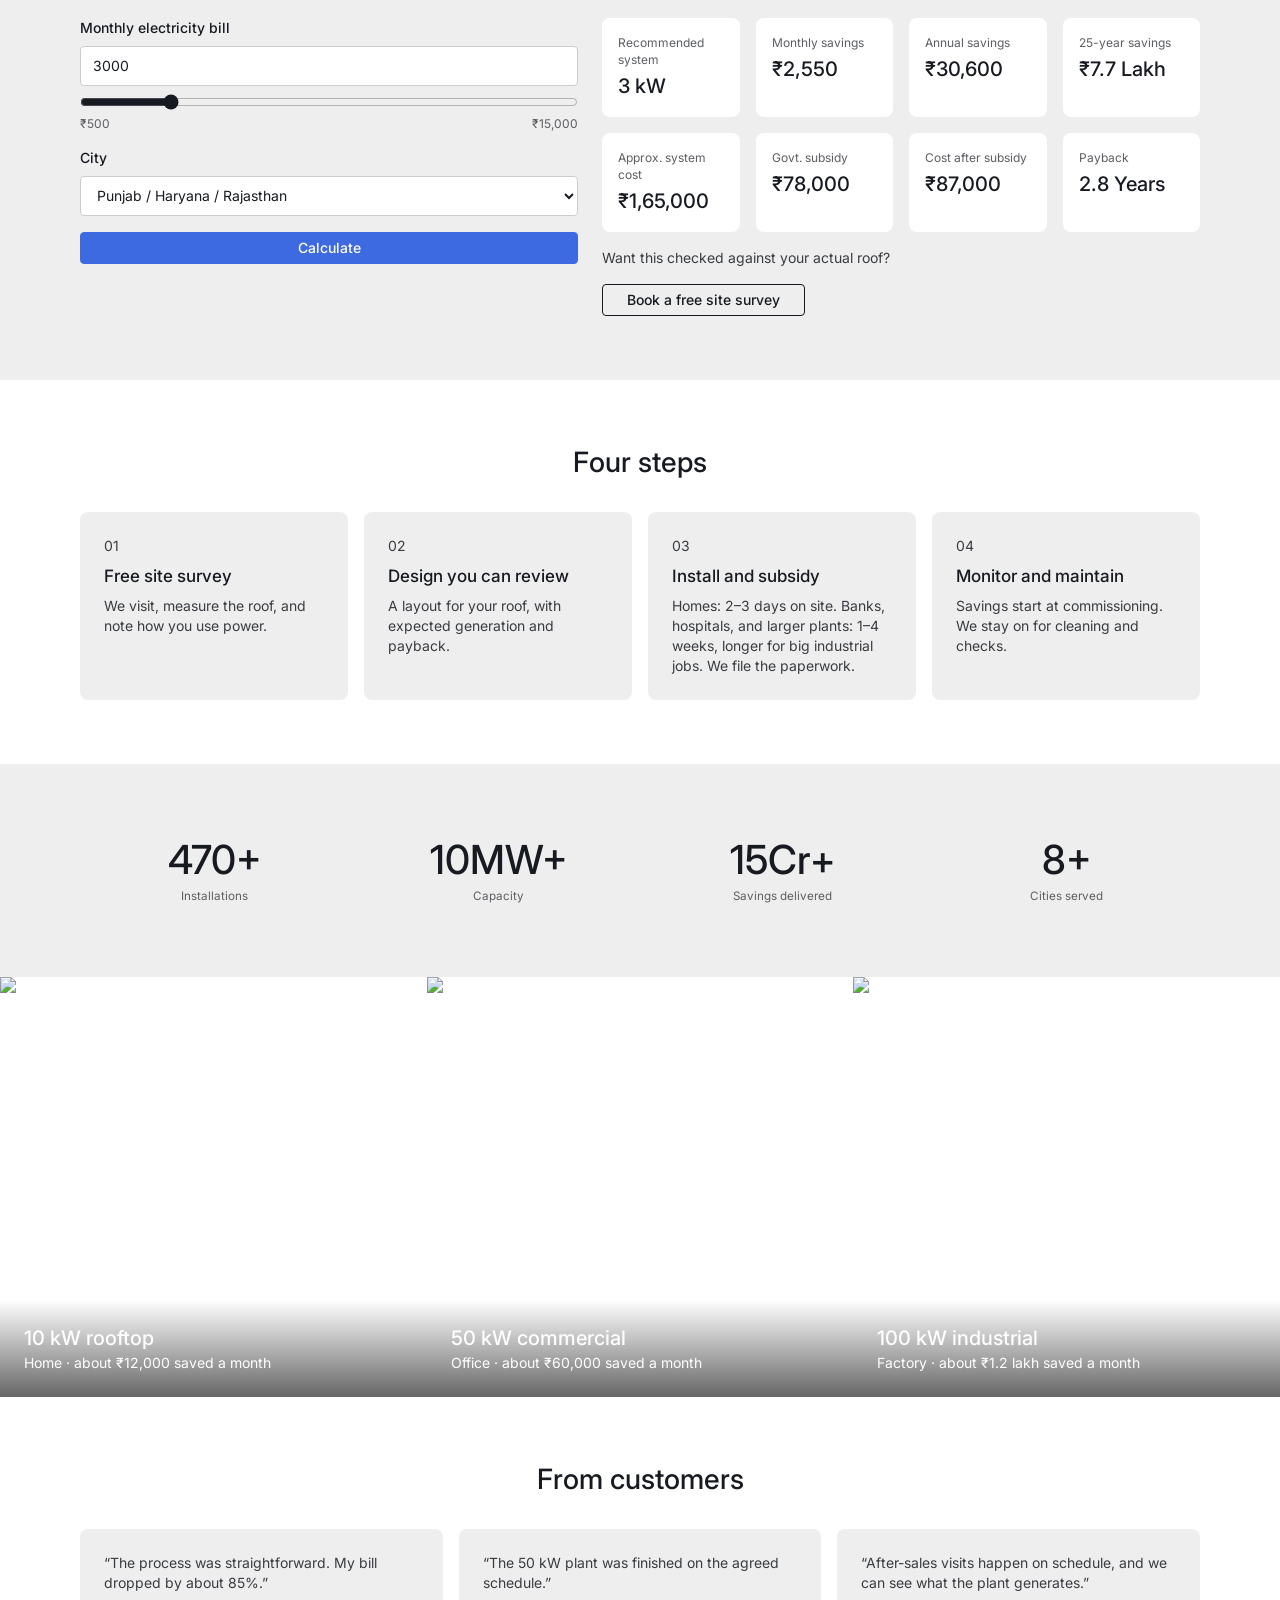
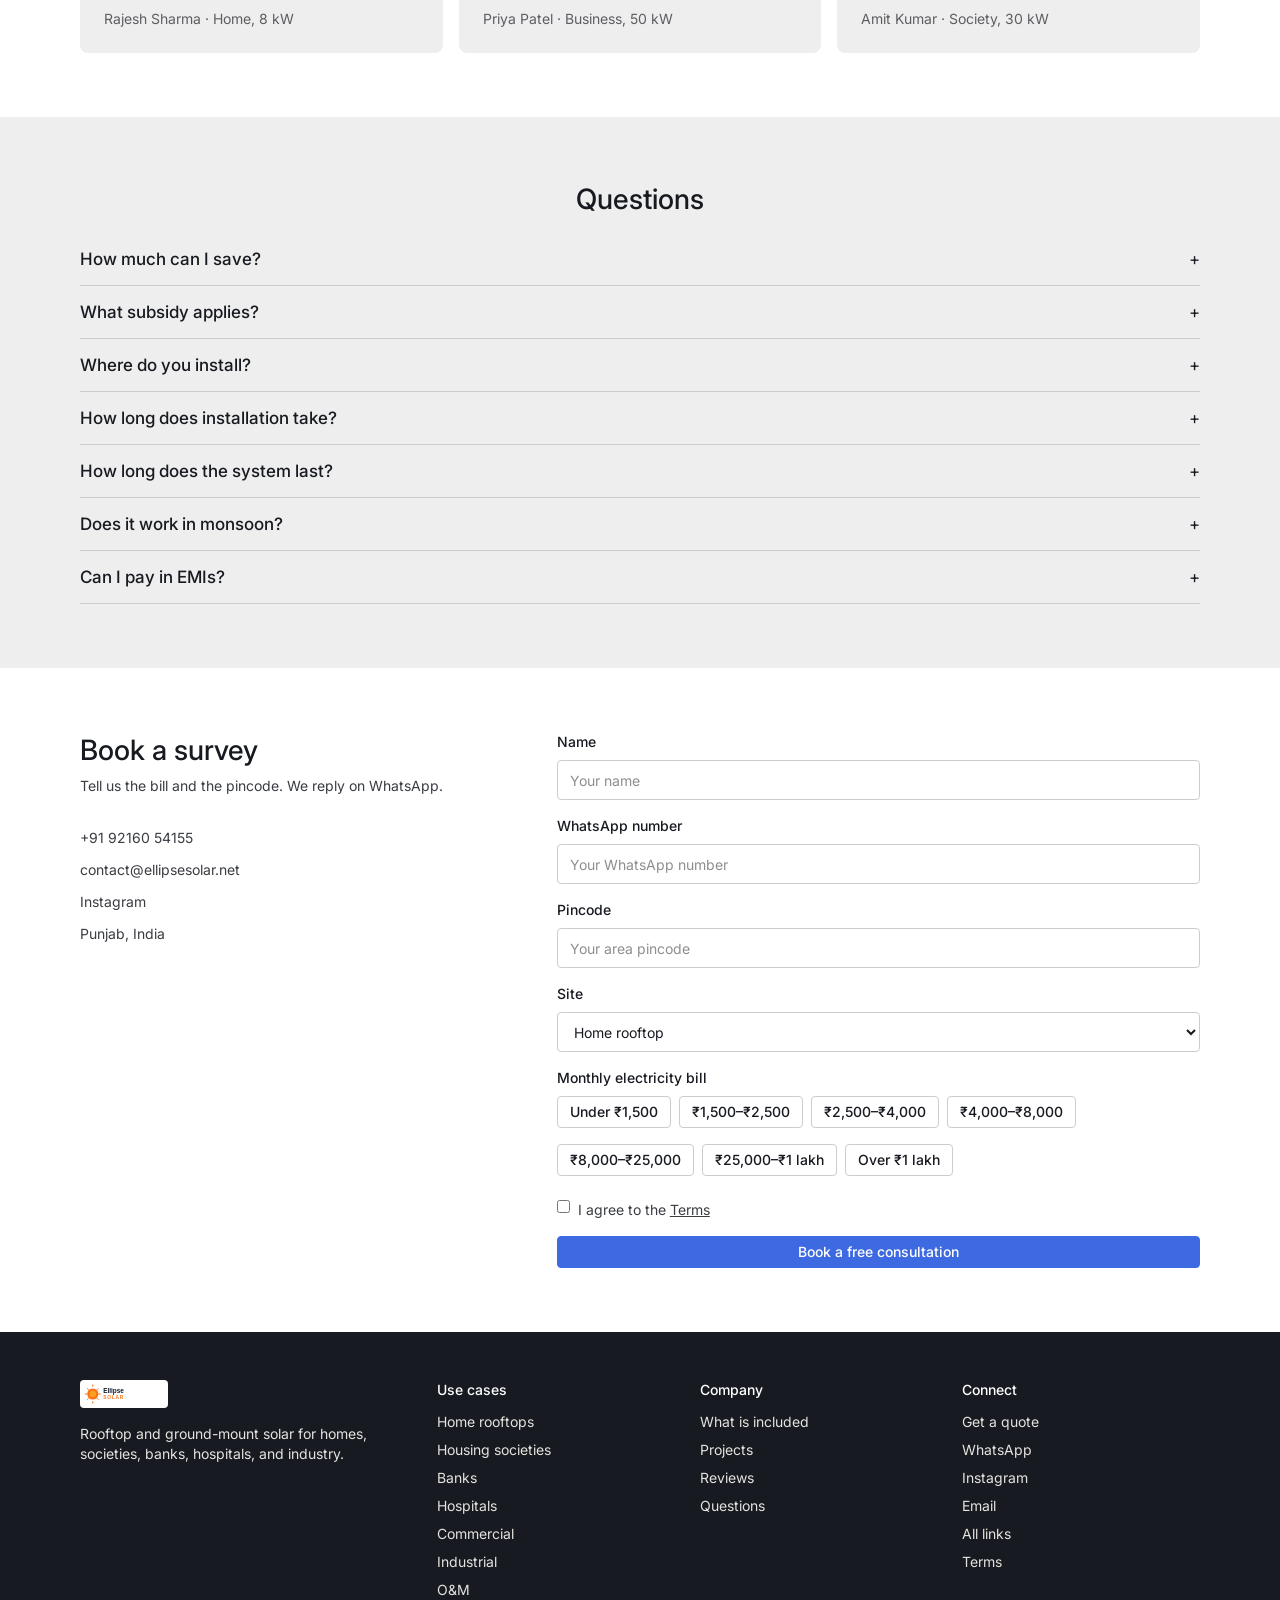
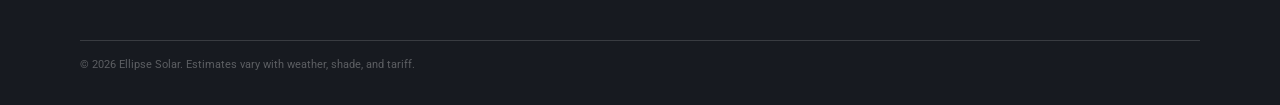
==== commit c11f4a13: "Revert "Make the Jaipur site readable on a phone and show rooftop savings without a system price." T" ====
--- a/index.html
+++ b/index.html
@@ -4,13 +4,13 @@
     <meta charset="UTF-8">
     <meta name="viewport" content="width=device-width, initial-scale=1.0">
     <title>Ellipse Solar | Powering a Sustainable Future</title>
-    <meta name="description" content="Ellipse Solar installs rooftop solar in Jaipur. Free visit, survey, design, documents, loan help, and installation. See savings, subsidy, and payback.">
+    <meta name="description" content="Ellipse Solar installs rooftop and ground-mount solar for homes, housing societies, banks, hospitals, commercial buildings, and large industrial projects.">
     <meta name="theme-color" content="#171a20">
     <link rel="icon" type="image/svg+xml" href="images/favicon.svg">
     <link rel="stylesheet" href="css/style.css">
     <link rel="preconnect" href="https://fonts.googleapis.com">
     <link rel="preconnect" href="https://fonts.gstatic.com" crossorigin>
-    <link href="https://fonts.googleapis.com/css2?family=Inter:wght@400;500&family=Manrope:wght@500;600&display=swap" rel="stylesheet">
+    <link href="https://fonts.googleapis.com/css2?family=Inter:wght@400;500&family=Roboto:wght@400;500&display=swap" rel="stylesheet">
 </head>
 <body>
     <header class="header" id="header">
@@ -34,11 +34,11 @@
 
     <section class="hero" id="home">
         <div class="hero__media">
-            <img src="images/hero.jpg" alt="Solar panels installed across a large rooftop" width="1600" height="1066">
+            <img src="images/hero.webp" alt="Solar panels on a rooftop" width="1600" height="900">
         </div>
         <div class="hero__copy">
             <h1>Make your electricity free.</h1>
-            <p>Rooftop solar in Jaipur for homes, societies, banks, hospitals, and large plants. Power you do not use is sold back to the grid.</p>
+            <p>Rooftops, societies, banks, hospitals, and large industrial plants. Power you do not use is sold back to the grid.</p>
             <div class="hero__actions">
                 <a href="#contact" class="btn btn--primary">Get a quote</a>
                 <a href="#services" class="btn btn--ghost-light">See use cases</a>
@@ -48,7 +48,7 @@
 
     <section id="services">
         <article class="panel" id="residential">
-            <div class="panel__media"><img loading="lazy" src="images/home.jpg" alt="Installer placing a solar panel on a house roof" width="1600" height="1200"></div>
+            <div class="panel__media"><img src="https://images.unsplash.com/photo-1559302504-64aae6ca6b6d?auto=format&fit=crop&w=1800&q=80" alt="Residential solar panels on a home roof"></div>
             <div class="panel__copy">
                 <h2>Home rooftops</h2>
                 <p>A rooftop system sized to your bill. Homes typically cut 70–90% of electricity cost.</p>
@@ -56,7 +56,7 @@
             </div>
         </article>
         <article class="panel" id="societies">
-            <div class="panel__media"><img loading="lazy" src="images/society.jpg" alt="Apartment building with a shared roof for solar" width="1600" height="2133"></div>
+            <div class="panel__media"><img src="https://images.unsplash.com/photo-1486406146926-c627a92ad1ab?auto=format&fit=crop&w=1800&q=80" alt="Apartment buildings that can use shared rooftop solar"></div>
             <div class="panel__copy">
                 <h2>Housing societies</h2>
                 <p>Cut common-area power cost for lifts, pumps, and lighting, and add value to the building.</p>
@@ -64,7 +64,7 @@
             </div>
         </article>
         <article class="panel" id="banks">
-            <div class="panel__media"><img loading="lazy" src="images/bank.jpg" alt="Office building suited to a bank rooftop solar plant" width="1600" height="2400"></div>
+            <div class="panel__media"><img src="https://images.unsplash.com/photo-1554469384-e58fac16e23a?auto=format&fit=crop&w=1800&q=80" alt="Bank and office building that can use rooftop solar"></div>
             <div class="panel__copy">
                 <h2>Banks</h2>
                 <p>Branches, offices, and back offices. Daytime load from lighting, cooling, and systems, offset on the roof.</p>
@@ -72,7 +72,7 @@
             </div>
         </article>
         <article class="panel" id="hospitals">
-            <div class="panel__media"><img loading="lazy" src="images/hospital.jpg" alt="Hospital building that can use rooftop solar" width="1600" height="1067"></div>
+            <div class="panel__media"><img src="https://images.unsplash.com/photo-1586773860418-d37222d8fce3?auto=format&fit=crop&w=1800&q=80" alt="Hospital building suited to a solar installation"></div>
             <div class="panel__copy">
                 <h2>Hospitals</h2>
                 <p>Clinics and hospitals with a steady daytime load. Solar covers part of that bill. It does not replace backup power.</p>
@@ -80,7 +80,7 @@
             </div>
         </article>
         <article class="panel" id="commercial">
-            <div class="panel__media"><img loading="lazy" src="images/install.jpg" alt="Technician fixing solar panels on a flat rooftop" width="1600" height="1066"></div>
+            <div class="panel__media"><img src="https://images.unsplash.com/photo-1497440001374-f26997328c1b?auto=format&fit=crop&w=1800&q=80" alt="Commercial solar installation on an office building"></div>
             <div class="panel__copy">
                 <h2>Commercial</h2>
                 <p>Power offices, showrooms, and campuses. Lower operating cost with power you generate on site.</p>
@@ -88,7 +88,7 @@
             </div>
         </article>
         <article class="panel" id="industrial">
-            <div class="panel__media"><img loading="lazy" src="images/industrial.jpg" alt="Large ground-mount solar plant" width="1600" height="1066"></div>
+            <div class="panel__media"><img src="https://images.unsplash.com/photo-1508514177221-188b1cf16e9d?auto=format&fit=crop&w=1800&q=80" alt="Large industrial solar installation"></div>
             <div class="panel__copy">
                 <h2>Industrial</h2>
                 <p>Large projects: factory roofs and ground-mount plants sized for steady daytime power.</p>
@@ -96,7 +96,7 @@
             </div>
         </article>
         <article class="panel" id="om">
-            <div class="panel__media"><img loading="lazy" src="images/service.jpg" alt="Technicians wiring a solar panel during installation" width="1600" height="897"></div>
+            <div class="panel__media"><img src="https://images.unsplash.com/photo-1581091226825-a6a2a5aee158?auto=format&fit=crop&w=1800&q=80" alt="Engineer inspecting a solar installation"></div>
             <div class="panel__copy">
                 <h2>Operations and maintenance</h2>
                 <p>Cleaning, checks, and performance reports so an existing plant keeps generating.</p>
@@ -124,15 +124,15 @@
 
     <section class="band" id="why-us">
         <div class="container">
-            <h2 class="section-title">End to end, with us</h2>
-            <p class="lede">From the first free visit in Jaipur to the city meter. We explain each step before it happens.</p>
+            <h2 class="section-title">What is included</h2>
+            <p class="lede">Survey, paperwork, and upkeep stay with us. You track what the plant produces.</p>
             <div class="feature-grid">
-                <article class="plaque"><h3>Free visit</h3><p>We come to the site, see the roof, and go through the electricity bill. No charge.</p></article>
-                <article class="plaque"><h3>Rooftop survey</h3><p>Shadow, structure, and the meter. The size comes from this visit, not a guess.</p></article>
-                <article class="plaque"><h3>Design</h3><p>You see how the panels sit on the roof, with savings and payback, before you decide.</p></article>
-                <article class="plaque"><h3>Document corrections</h3><p>Subsidy forms, net-metering papers, and Jaipur utility documents. We correct and file them.</p></article>
-                <article class="plaque"><h3>Loan help</h3><p>If you want EMI, we help with the loan file. Eligible homes can claim ₹95,000 central subsidy and ₹17,000 Rajasthan state subsidy.</p></article>
-                <article class="plaque"><h3>Install and handover</h3><p>We install, then stay for the city inspection and the new meter. After that you can see what the plant generates.</p></article>
+                <article class="plaque"><h3>Free rooftop survey</h3><p>We measure shadow-free area and your load before recommending a size.</p></article>
+                <article class="plaque"><h3>Design before you decide</h3><p>See how the system sits on your roof, with savings, EMI, and payback in the same visit.</p></article>
+                <article class="plaque"><h3>Subsidy paperwork</h3><p>PM Surya Ghar subsidy for eligible homes, filed with the installation. Up to ₹78,000 on systems up to 3 kW.</p></article>
+                <article class="plaque"><h3>EMI options</h3><p>Zero-down financing where the monthly payment can sit under your current bill.</p></article>
+                <article class="plaque"><h3>Generation monitoring</h3><p>See units produced and how that compares with what was promised.</p></article>
+                <article class="plaque"><h3>Sell the surplus</h3><p>Net metering sends extra daytime units to the grid instead of wasting them.</p></article>
             </div>
         </div>
     </section>
@@ -140,7 +140,7 @@
     <section class="band band--gray" id="calculator">
         <div class="container">
             <h2 class="section-title">Calculate your savings</h2>
-            <p class="lede">Jaipur home rooftops only. This shows savings, subsidy, and payback. The system price is shared after the survey.</p>
+            <p class="lede">Use your monthly bill and city. This estimate is for a home. Banks, hospitals, and industrial plants are quoted after a site survey.</p>
             <div class="calc">
                 <div>
                     <div class="field">
@@ -150,27 +150,27 @@
                         <div class="range-labels"><span>₹500</span><span>₹15,000</span></div>
                     </div>
                     <div class="field">
-                        <label for="calc-city">Area in Jaipur</label>
+                        <label for="calc-city">City</label>
                         <select id="calc-city">
-                            <option value="5.5">Mansarovar</option>
-                            <option value="5.5">Vaishali Nagar</option>
-                            <option value="5.5">Malviya Nagar</option>
-                            <option value="5.5">Jagatpura</option>
-                            <option value="5.5">C-Scheme</option>
-                            <option value="5.5">Other Jaipur</option>
+                            <option value="4.5">Punjab / Haryana / Rajasthan</option>
+                            <option value="4.2">Delhi NCR / UP</option>
+                            <option value="4.0">Gujarat / Maharashtra</option>
+                            <option value="3.8">Karnataka / Tamil Nadu</option>
+                            <option value="3.5">Other</option>
                         </select>
                     </div>
                     <button class="btn btn--primary btn--full" id="calc-btn" type="button">Calculate</button>
                 </div>
                 <div id="calc-results">
                     <div class="result-grid">
+                        <div class="result-item"><small>Recommended system</small><strong id="res-system">3 kW</strong></div>
                         <div class="result-item"><small>Monthly savings</small><strong id="res-monthly">₹2,550</strong></div>
                         <div class="result-item"><small>Annual savings</small><strong id="res-annual">₹30,600</strong></div>
                         <div class="result-item"><small>25-year savings</small><strong id="res-lifetime">₹7.7 Lakh</strong></div>
-                        <div class="result-item"><small>Payback</small><strong id="res-payback">1.7 Years</strong></div>
-                        <div class="result-item"><small>Central subsidy</small><strong id="res-subsidy">₹95,000</strong></div>
-                        <div class="result-item"><small>Rajasthan subsidy</small><strong id="res-state">₹17,000</strong></div>
-                        <div class="result-item"><small>Rooftop size</small><strong id="res-system">3 kW</strong></div>
+                        <div class="result-item"><small>Approx. system cost</small><strong id="res-cost">₹1,65,000</strong></div>
+                        <div class="result-item"><small>Govt. subsidy</small><strong id="res-subsidy">₹78,000</strong></div>
+                        <div class="result-item"><small>Cost after subsidy</small><strong id="res-net-cost">₹87,000</strong></div>
+                        <div class="result-item"><small>Payback</small><strong id="res-payback">2.8 Years</strong></div>
                     </div>
                     <p class="calc__note">Want this checked against your actual roof?</p>
                     <a href="#contact" class="btn btn--ghost">Book a free site survey</a>
@@ -181,17 +181,13 @@
 
     <section class="band" id="process">
         <div class="container">
-            <h2 class="section-title">How a Jaipur rooftop gets done</h2>
-            <p class="lede">We walk you through this. Nothing moves to the next step until you have seen it.</p>
-            <ol class="steps">
-                <li><span>01</span><div><h3>Free visit</h3><p>We come to the house or the site in Jaipur and read the bill with you.</p></div></li>
-                <li><span>02</span><div><h3>Rooftop survey</h3><p>We measure shadow-free area, check the structure, and note the meter and daytime load.</p></div></li>
-                <li><span>03</span><div><h3>Design</h3><p>A layout of the panels on your roof, with savings and payback, before you decide.</p></div></li>
-                <li><span>04</span><div><h3>Document corrections</h3><p>Subsidy, net metering, and Jaipur utility forms. If a paper is wrong, we correct it and file it.</p></div></li>
-                <li><span>05</span><div><h3>Loan help</h3><p>EMI papers, if you want them. Eligible homes are guided for ₹95,000 central subsidy and ₹17,000 state subsidy.</p></div></li>
-                <li><span>06</span><div><h3>Installation</h3><p>Mounting, panels, and inverter. A home rooftop is usually 2–3 days on site. Larger sites take longer.</p></div></li>
-                <li><span>07</span><div><h3>City handover</h3><p>Inspection and the new meter with the Jaipur utility. Then we show you generation and how the savings show up.</p></div></li>
-            </ol>
+            <h2 class="section-title">Four steps</h2>
+            <div class="process-grid" style="margin-top:32px">
+                <article class="plaque"><p class="step-num">01</p><h3>Free site survey</h3><p>We visit, measure the roof, and note how you use power.</p></article>
+                <article class="plaque"><p class="step-num">02</p><h3>Design you can review</h3><p>A layout for your roof, with expected generation and payback.</p></article>
+                <article class="plaque"><p class="step-num">03</p><h3>Install and subsidy</h3><p>Homes: 2–3 days on site. Banks, hospitals, and larger plants: 1–4 weeks, longer for big industrial jobs. We file the paperwork.</p></article>
+                <article class="plaque"><p class="step-num">04</p><h3>Monitor and maintain</h3><p>Savings start at commissioning. We stay on for cleaning and checks.</p></article>
+            </div>
         </div>
     </section>
 
@@ -200,22 +196,22 @@
             <div class="stats__item"><span class="stats__num" data-target="500">0</span><span class="stats__suf">+</span><small>Installations</small></div>
             <div class="stats__item"><span class="stats__num" data-target="10">0</span><span class="stats__suf">MW+</span><small>Capacity</small></div>
             <div class="stats__item"><span class="stats__num" data-target="15">0</span><span class="stats__suf">Cr+</span><small>Savings delivered</small></div>
-            <div class="stats__item"><span class="stats__place">Jaipur</span><small>Where we install now</small></div>
+            <div class="stats__item"><span class="stats__num" data-target="8">0</span><span class="stats__suf">+</span><small>Cities served</small></div>
         </div>
     </section>
 
     <section id="projects">
         <div class="projects">
             <figure class="project">
-                <img src="images/home.jpg" alt="Residential rooftop solar" width="1200" height="900">
+                <img src="https://images.unsplash.com/photo-1559302504-64aae6ca6b6d?auto=format&fit=crop&w=1200&q=80" alt="Residential rooftop solar">
                 <figcaption><h3>10 kW rooftop</h3><p>Home · about ₹12,000 saved a month</p></figcaption>
             </figure>
             <figure class="project">
-                <img src="images/hero.jpg" alt="Commercial rooftop covered with solar panels" width="1200" height="800">
+                <img src="https://images.unsplash.com/photo-1497440001374-f26997328c1b?auto=format&fit=crop&w=1200&q=80" alt="Commercial rooftop solar">
                 <figcaption><h3>50 kW commercial</h3><p>Office · about ₹60,000 saved a month</p></figcaption>
             </figure>
             <figure class="project">
-                <img src="images/industrial.jpg" alt="Industrial solar plant" width="1200" height="800">
+                <img src="https://images.unsplash.com/photo-1508514177221-188b1cf16e9d?auto=format&fit=crop&w=1200&q=80" alt="Industrial solar plant">
                 <figcaption><h3>100 kW industrial</h3><p>Factory · about ₹1.2 lakh saved a month</p></figcaption>
             </figure>
         </div>
@@ -223,23 +219,11 @@
 
     <section class="band" id="testimonials">
         <div class="container">
-            <h2 class="section-title">From Jaipur roofs</h2>
-            <p class="lede">Short notes from homes and one society. Swipe, or let them drift.</p>
-        </div>
-        <div class="review-float">
-            <div class="review-track">
-                <div class="review-set">
-                    <article class="review-card"><p>“Bill was about ₹4,200. After the rooftop, most months we only pay the fixed charges.”</p><span>Neha · Mansarovar, home rooftop</span></article>
-                    <article class="review-card"><p>“They came for the free visit, then measured the terrace. Subsidy papers and the meter form were corrected by them.”</p><span>Rakesh · Vaishali Nagar, home rooftop</span></article>
-                    <article class="review-card"><p>“Common-area bill is what we watch now. Lifts and the water pump run on the daytime generation.”</p><span>Suresh · Malviya Nagar, society terrace</span></article>
-                    <article class="review-card"><p>“They finished in three days and did not break the terrace waterproofing. Someone came back after the first rain.”</p><span>Ankit · Jagatpura, home rooftop</span></article>
-                </div>
-                <div class="review-set" aria-hidden="true">
-                    <article class="review-card"><p>“Bill was about ₹4,200. After the rooftop, most months we only pay the fixed charges.”</p><span>Neha · Mansarovar, home rooftop</span></article>
-                    <article class="review-card"><p>“They came for the free visit, then measured the terrace. Subsidy papers and the meter form were corrected by them.”</p><span>Rakesh · Vaishali Nagar, home rooftop</span></article>
-                    <article class="review-card"><p>“Common-area bill is what we watch now. Lifts and the water pump run on the daytime generation.”</p><span>Suresh · Malviya Nagar, society terrace</span></article>
-                    <article class="review-card"><p>“They finished in three days and did not break the terrace waterproofing. Someone came back after the first rain.”</p><span>Ankit · Jagatpura, home rooftop</span></article>
-                </div>
+            <h2 class="section-title">From customers</h2>
+            <div class="reviews" style="margin-top:32px">
+                <article class="plaque"><p>“The process was straightforward. My bill dropped by about 85%.”</p><p style="margin-top:16px;color:#5c5e62">Rajesh Sharma · Home, 8 kW</p></article>
+                <article class="plaque"><p>“The 50 kW plant was finished on the agreed schedule.”</p><p style="margin-top:16px;color:#5c5e62">Priya Patel · Business, 50 kW</p></article>
+                <article class="plaque"><p>“After-sales visits happen on schedule, and we can see what the plant generates.”</p><p style="margin-top:16px;color:#5c5e62">Amit Kumar · Society, 30 kW</p></article>
             </div>
         </div>
     </section>
@@ -254,11 +238,11 @@
                 </div>
                 <div class="faq__item">
                     <button class="faq__q" type="button"><span>What subsidy applies?</span><span class="faq__icon">+</span></button>
-                    <div class="faq__a"><p>Eligible Jaipur homes can receive ₹95,000 as central subsidy and ₹17,000 as Rajasthan state subsidy. We prepare the papers and correct them if the utility sends them back.</p></div>
+                    <div class="faq__a"><p>Under PM Surya Ghar, eligible homes can receive up to ₹78,000 for systems up to 3 kW. We prepare and file the documents.</p></div>
                 </div>
                 <div class="faq__item">
                     <button class="faq__q" type="button"><span>Where do you install?</span><span class="faq__icon">+</span></button>
-                    <div class="faq__a"><p>Right now, Jaipur. Home rooftops, housing societies, banks, hospitals, offices, warehouses, schools, hotels, petrol pumps, and large industrial or ground-mount plants.</p></div>
+                    <div class="faq__a"><p>Home rooftops, housing societies, banks, hospitals, offices, warehouses, schools, hotels, petrol pumps, and large industrial or ground-mount plants.</p></div>
                 </div>
                 <div class="faq__item">
                     <button class="faq__q" type="button"><span>How long does installation take?</span><span class="faq__icon">+</span></button>
@@ -284,18 +268,18 @@
         <div class="container contact">
             <div>
                 <h2 class="section-title" style="text-align:left">Book a survey</h2>
-                <p class="lede" style="text-align:left;margin-left:0">Jaipur pincode and the monthly bill. We reply on WhatsApp.</p>
+                <p class="lede" style="text-align:left;margin-left:0">Tell us the bill and the pincode. We reply on WhatsApp.</p>
                 <div class="contact__list">
                     <a href="tel:+919216054155">+91 92160 54155</a>
                     <a href="mailto:contact@ellipsesolar.net">contact@ellipsesolar.net</a>
                     <a href="https://www.instagram.com/ellipsesolarofficial/" target="_blank" rel="noopener noreferrer">Instagram</a>
-                    <span>Jaipur, Rajasthan</span>
+                    <span>Punjab, India</span>
                 </div>
             </div>
             <form id="contact-form">
                 <div class="field"><label for="name">Name</label><input id="name" name="name" type="text" required placeholder="Your name"></div>
                 <div class="field"><label for="phone">WhatsApp number</label><input id="phone" name="phone" type="tel" required placeholder="Your WhatsApp number"></div>
-                <div class="field"><label for="pincode">Jaipur pincode</label><input id="pincode" name="pincode" type="text" required placeholder="Jaipur pincode" inputmode="numeric"></div>
+                <div class="field"><label for="pincode">Pincode</label><input id="pincode" name="pincode" type="text" required placeholder="Your area pincode"></div>
                 <div class="field">
                     <label for="site-type">Site</label>
                     <select id="site-type" name="site" required>
@@ -329,7 +313,7 @@
     <footer class="footer">
         <div class="container footer__grid">
             <div>
-                <img src="images/logo.svg" alt="Ellipse Solar" style="height:42px;width:auto;background:#fff;border-radius:4px;padding:4px">
+                <img src="images/logo.svg" alt="Ellipse Solar" style="height:28px;background:#fff;border-radius:4px;padding:4px">
                 <p style="margin-top:16px">Rooftop and ground-mount solar for homes, societies, banks, hospitals, and industry.</p>
             </div>
             <div>
--- a/css/style.css
+++ b/css/style.css
@@ -9,10 +9,10 @@
     --color-charcoal: #393c41;
     --color-onyx: #171a20;
     --color-carbon: #000000;
-    --font-display: Manrope, Inter, "SF Pro Text", ui-sans-serif, system-ui, sans-serif;
+    --font-display: Inter, "SF Pro Text", ui-sans-serif, system-ui, sans-serif;
     --font-text: Inter, "SF Pro Text", ui-sans-serif, system-ui, sans-serif;
-    --font-caption: Inter, ui-sans-serif, system-ui, sans-serif;
-    --header-h: 64px;
+    --font-caption: Roboto, ui-sans-serif, system-ui, sans-serif;
+    --header-h: 52px;
     --white: #fff;
     --light: #eeeeee;
     --dark: #171a20;
@@ -26,7 +26,7 @@
 
 *, *::before, *::after { margin: 0; padding: 0; box-sizing: border-box; }
 html { scroll-behavior: smooth; scroll-padding-top: 68px; }
-body { font-family: var(--font-text); color: var(--color-charcoal); background: var(--color-pure-white); line-height: 1.5; font-size: 16px; font-weight: 400; }
+body { font-family: var(--font-text); color: var(--color-charcoal); background: var(--color-pure-white); line-height: 1.43; font-size: 14px; font-weight: 400; }
 img { max-width: 100%; display: block; }
 a { color: inherit; text-decoration: none; }
 button, input, select { font-family: inherit; }
@@ -44,9 +44,9 @@
 }
 .header.scrolled { border-bottom-color: var(--color-off-white); }
 .nav { height: 100%; display: flex; align-items: center; gap: 24px; width: min(1280px, calc(100% - 32px)); }
-.nav__logo-img { height: 42px; width: auto; display: block; }
+.nav__logo-img { height: 28px; width: auto; }
 .nav__menu { display: flex; align-items: center; gap: 20px; margin-left: auto; }
-.nav__link { color: var(--color-charcoal); font-size: 15px; font-weight: 500; }
+.nav__link { color: var(--color-charcoal); font-size: 14px; font-weight: 500; }
 .nav__link.active { color: var(--color-onyx); }
 .nav__cta { margin-left: 8px; }
 .nav__toggle { display: none; width: 32px; height: 32px; border: 0; background: transparent; margin-left: auto; }
@@ -56,8 +56,8 @@
     display: inline-flex;
     align-items: center;
     justify-content: center;
-    min-height: 40px;
-    padding: 8px 24px;
+    min-height: 32px;
+    padding: 4px 24px;
     border-radius: 4px;
     border: 1px solid transparent;
     font-size: 14px;
@@ -107,16 +107,15 @@
 }
 .hero h1, .panel h2 {
     font-family: var(--font-display);
-    font-weight: 600;
-    font-size: clamp(32px, 7vw, 48px);
-    line-height: 1.15;
+    font-weight: 500;
+    font-size: 40px;
+    line-height: 1.2;
     color: #fff;
-    letter-spacing: -0.02em;
 }
 .hero p, .panel p {
     margin: 8px 0 16px;
-    font-size: 16px;
-    line-height: 1.45;
+    font-size: 17px;
+    line-height: 1.4;
     color: #fff;
 }
 .kicker {
@@ -131,14 +130,13 @@
 .band--gray { background: var(--color-off-white); }
 .band h2, .section-title {
     font-family: var(--font-display);
-    font-size: clamp(28px, 6vw, 36px);
-    font-weight: 600;
-    line-height: 1.2;
-    letter-spacing: -0.02em;
+    font-size: 28px;
+    font-weight: 500;
+    line-height: 1.29;
     color: var(--color-onyx);
     text-align: center;
 }
-.lede { text-align: center; color: var(--color-charcoal); margin: 8px auto 32px; max-width: 36rem; font-size: 16px; line-height: 1.5; }
+.lede { text-align: center; color: var(--color-charcoal); margin: 8px auto 32px; max-width: 560px; font-size: 14px; }
 
 .feature-grid, .place-grid, .why-grid, .process-grid, .stats, .reviews, .result-grid {
     display: grid;
@@ -157,15 +155,14 @@
     padding: 24px;
 }
 .band--gray .plaque { background: var(--color-pure-white); }
-.plaque h3, .plaque strong, .steps h3 {
+.plaque h3, .plaque strong {
     display: block;
-    font-family: var(--font-display);
-    font-size: 18px;
-    font-weight: 600;
+    font-size: 17px;
+    font-weight: 500;
     color: var(--color-onyx);
     margin-bottom: 8px;
 }
-.plaque p, .plaque span, .steps p { color: var(--color-charcoal); font-size: 16px; line-height: 1.5; }
+.plaque p, .plaque span { color: var(--color-charcoal); font-size: 14px; }
 .step-num { font-size: 14px; color: var(--color-steel); margin-bottom: 8px; }
 
 .calc {
@@ -178,20 +175,20 @@
 .field label { display: block; font-size: 14px; font-weight: 500; color: var(--color-onyx); margin-bottom: 8px; }
 .field input[type="number"], .field input[type="text"], .field input[type="tel"], .field select {
     width: 100%;
-    height: 48px;
+    height: 40px;
     border: 1px solid var(--color-light-border);
     border-radius: 4px;
     padding: 0 12px;
     background: #fff;
     color: var(--color-onyx);
-    font-size: 16px;
+    font-size: 14px;
 }
 .field input::placeholder { color: var(--color-subtle-gray); }
 input[type="range"] { width: 100%; accent-color: var(--color-onyx); margin-top: 8px; }
 .range-labels { display: flex; justify-content: space-between; color: var(--color-steel); font-size: 12px; }
 .result-item { background: #fff; border-radius: 8px; padding: 16px; }
 .result-item small { display: block; color: var(--color-steel); font-size: 12px; margin-bottom: 4px; }
-.result-item strong { font-family: var(--font-display); font-size: 22px; font-weight: 600; color: var(--color-onyx); letter-spacing: -0.02em; }
+.result-item strong { font-size: 20px; font-weight: 500; color: var(--color-onyx); }
 .calc__note { margin: 16px 0; color: var(--color-charcoal); }
 
 .projects { display: grid; grid-template-columns: repeat(3, 1fr); }
@@ -207,17 +204,16 @@
     text-align: left;
     background: none;
     border: 0;
-    padding: 18px 0;
-    font-family: var(--font-display);
+    padding: 16px 0;
     font-size: 17px;
-    font-weight: 600;
+    font-weight: 500;
     color: var(--color-onyx);
     display: flex;
     justify-content: space-between;
     gap: 16px;
     cursor: pointer;
 }
-.faq__a { display: none; padding: 0 0 16px; color: var(--color-charcoal); max-width: 720px; font-size: 16px; line-height: 1.5; }
+.faq__a { display: none; padding: 0 0 16px; color: var(--color-charcoal); max-width: 720px; }
 .faq__item.active .faq__a { display: block; }
 .faq__item.active .faq__icon { transform: rotate(45deg); }
 .faq__icon { font-weight: 400; }
@@ -282,28 +278,13 @@
 .popup p { margin-bottom: 16px; }
 
 .stats__item { text-align: center; padding: 8px; }
-.stats__num, .stats__suf, .stats__place { font-family: var(--font-display); font-size: 36px; font-weight: 600; color: var(--color-onyx); line-height: 1.2; letter-spacing: -0.02em; }
-.steps { list-style: none; max-width: 640px; margin: 8px auto 0; }
-.steps li { display: grid; grid-template-columns: 40px 1fr; gap: 12px; padding: 18px 0; border-bottom: 1px solid var(--color-light-border); }
-.steps li span { font-family: var(--font-display); font-weight: 600; color: var(--color-steel); }
-.review-float { overflow: hidden; margin-top: 8px; }
-.review-track { display: flex; gap: 12px; width: max-content; animation: review-drift 36s linear infinite; }
-.review-set { display: flex; gap: 12px; }
-.review-card { width: min(300px, 78vw); background: var(--color-off-white); border-radius: 8px; padding: 20px; }
-.review-card p { font-size: 16px; line-height: 1.45; color: var(--color-onyx); }
-.review-card span { display: block; margin-top: 16px; color: var(--color-steel); font-size: 14px; }
-.review-float:hover .review-track { animation-play-state: paused; }
-@keyframes review-drift { from { transform: translateX(0); } to { transform: translateX(calc(-50% - 6px)); } }
-@media (prefers-reduced-motion: reduce) {
-    .review-track { animation: none; }
-    .review-float { overflow-x: auto; }
-}
+.stats__num, .stats__suf { font-size: 40px; font-weight: 500; color: var(--color-onyx); line-height: 1.2; }
 .stats__item small { display: block; color: var(--color-steel); margin-top: 4px; }
 
 .reveal { opacity: 1; }
 
-@media (max-width: 980px) {
-    .nav__toggle { display: block; width: 44px; height: 44px; }
+@media (max-width: 900px) {
+    .nav__toggle { display: block; }
     .nav__menu {
         display: none;
         position: absolute;
@@ -312,23 +293,16 @@
         right: 0;
         background: #fff;
         flex-direction: column;
-        align-items: stretch;
-        padding: 8px 20px 20px;
+        align-items: flex-start;
+        padding: 16px 24px 24px;
         border-bottom: 1px solid var(--color-off-white);
         margin-left: 0;
-        gap: 0;
     }
     .nav__menu.active { display: flex; }
-    .nav__link { font-size: 18px; padding: 14px 0; }
     .nav__cta { display: none; }
-    .feature-grid, .place-grid, .why-grid, .process-grid, .reviews, .projects, .calc, .contact, .footer__grid {
+    .feature-grid, .place-grid, .why-grid, .process-grid, .stats, .reviews, .projects, .calc, .contact, .result-grid, .footer__grid {
         grid-template-columns: 1fr;
     }
-    .stats, .result-grid { grid-template-columns: 1fr 1fr; }
-    .hero, .panel { min-height: 88svh; }
-    .hero__copy, .panel__copy { padding: 0 20px 96px; max-width: 100%; }
+    .hero h1, .panel h2 { font-size: 32px; }
     .container { width: min(1120px, calc(100% - 32px)); }
-    .band { padding: 48px 0; }
-    .bill-option span { min-height: 44px; font-size: 15px; }
-    .whatsapp { width: 52px; height: 52px; }
-}
+}
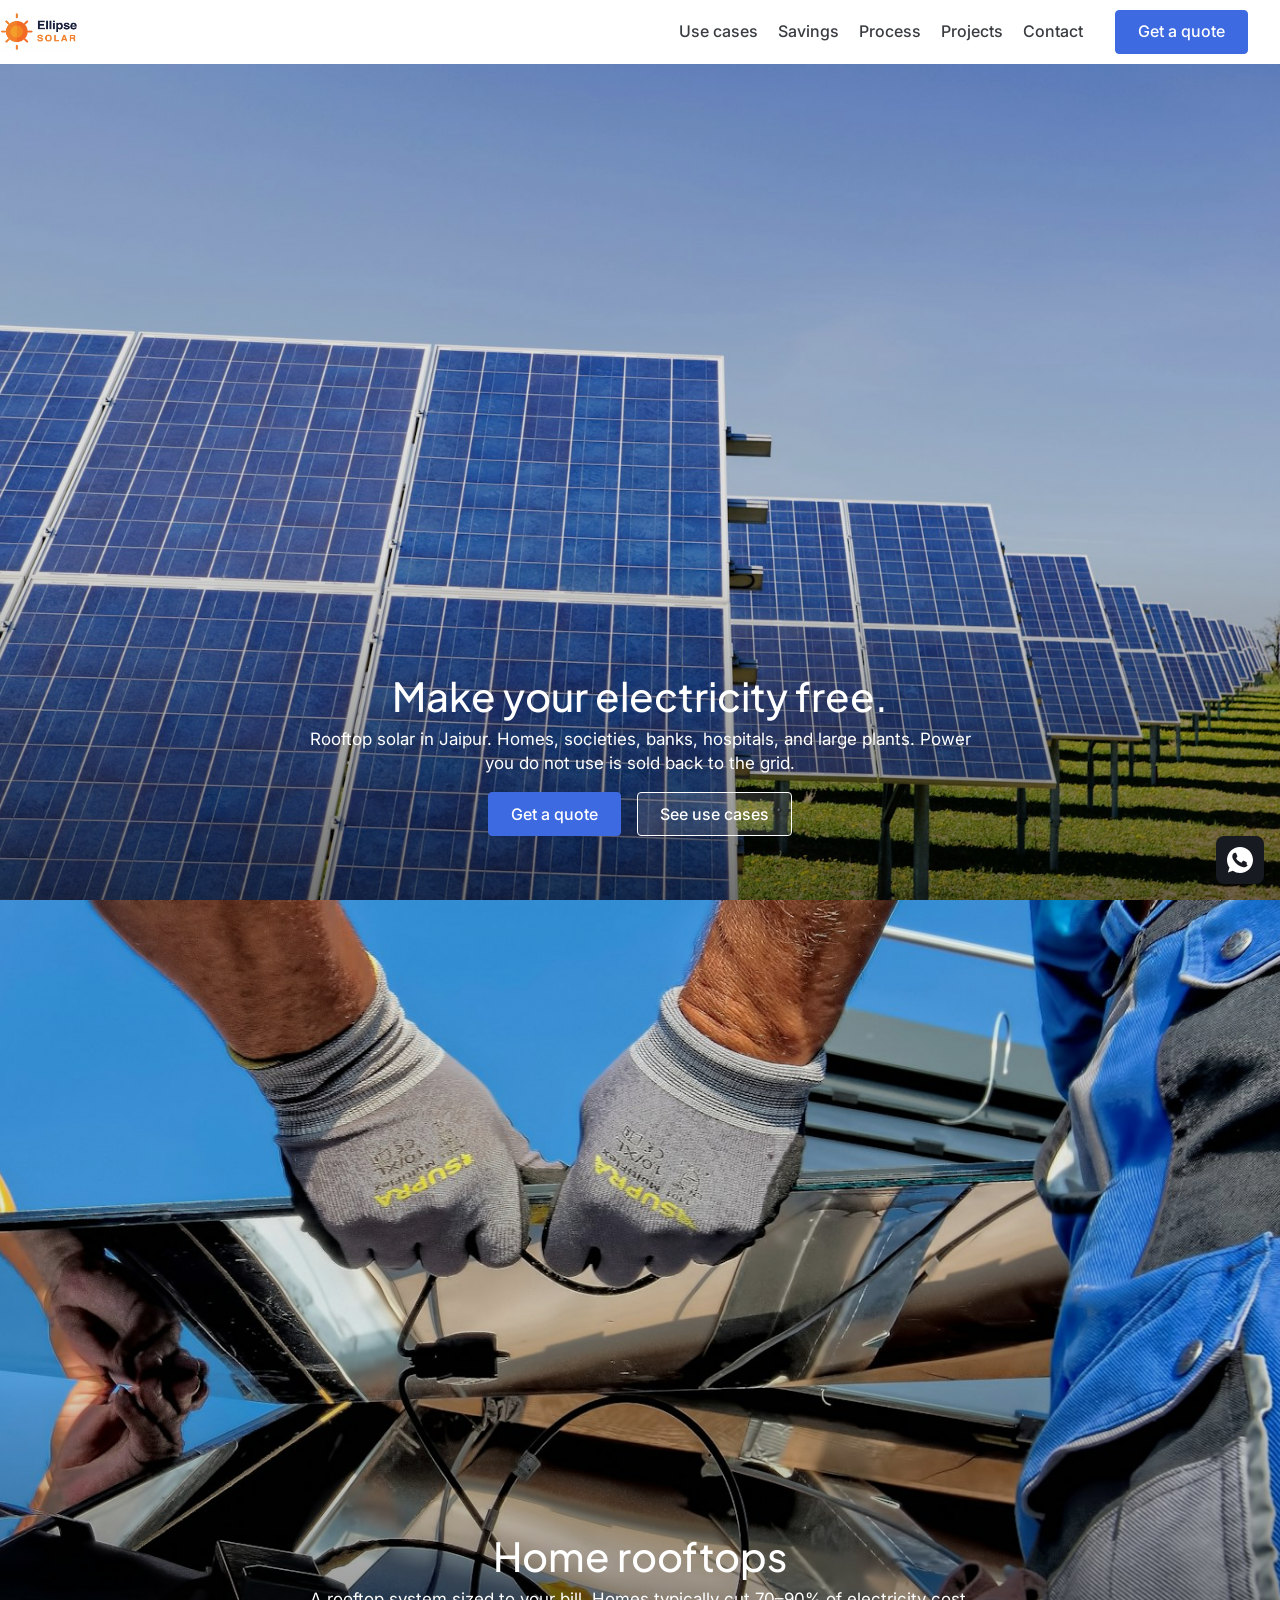
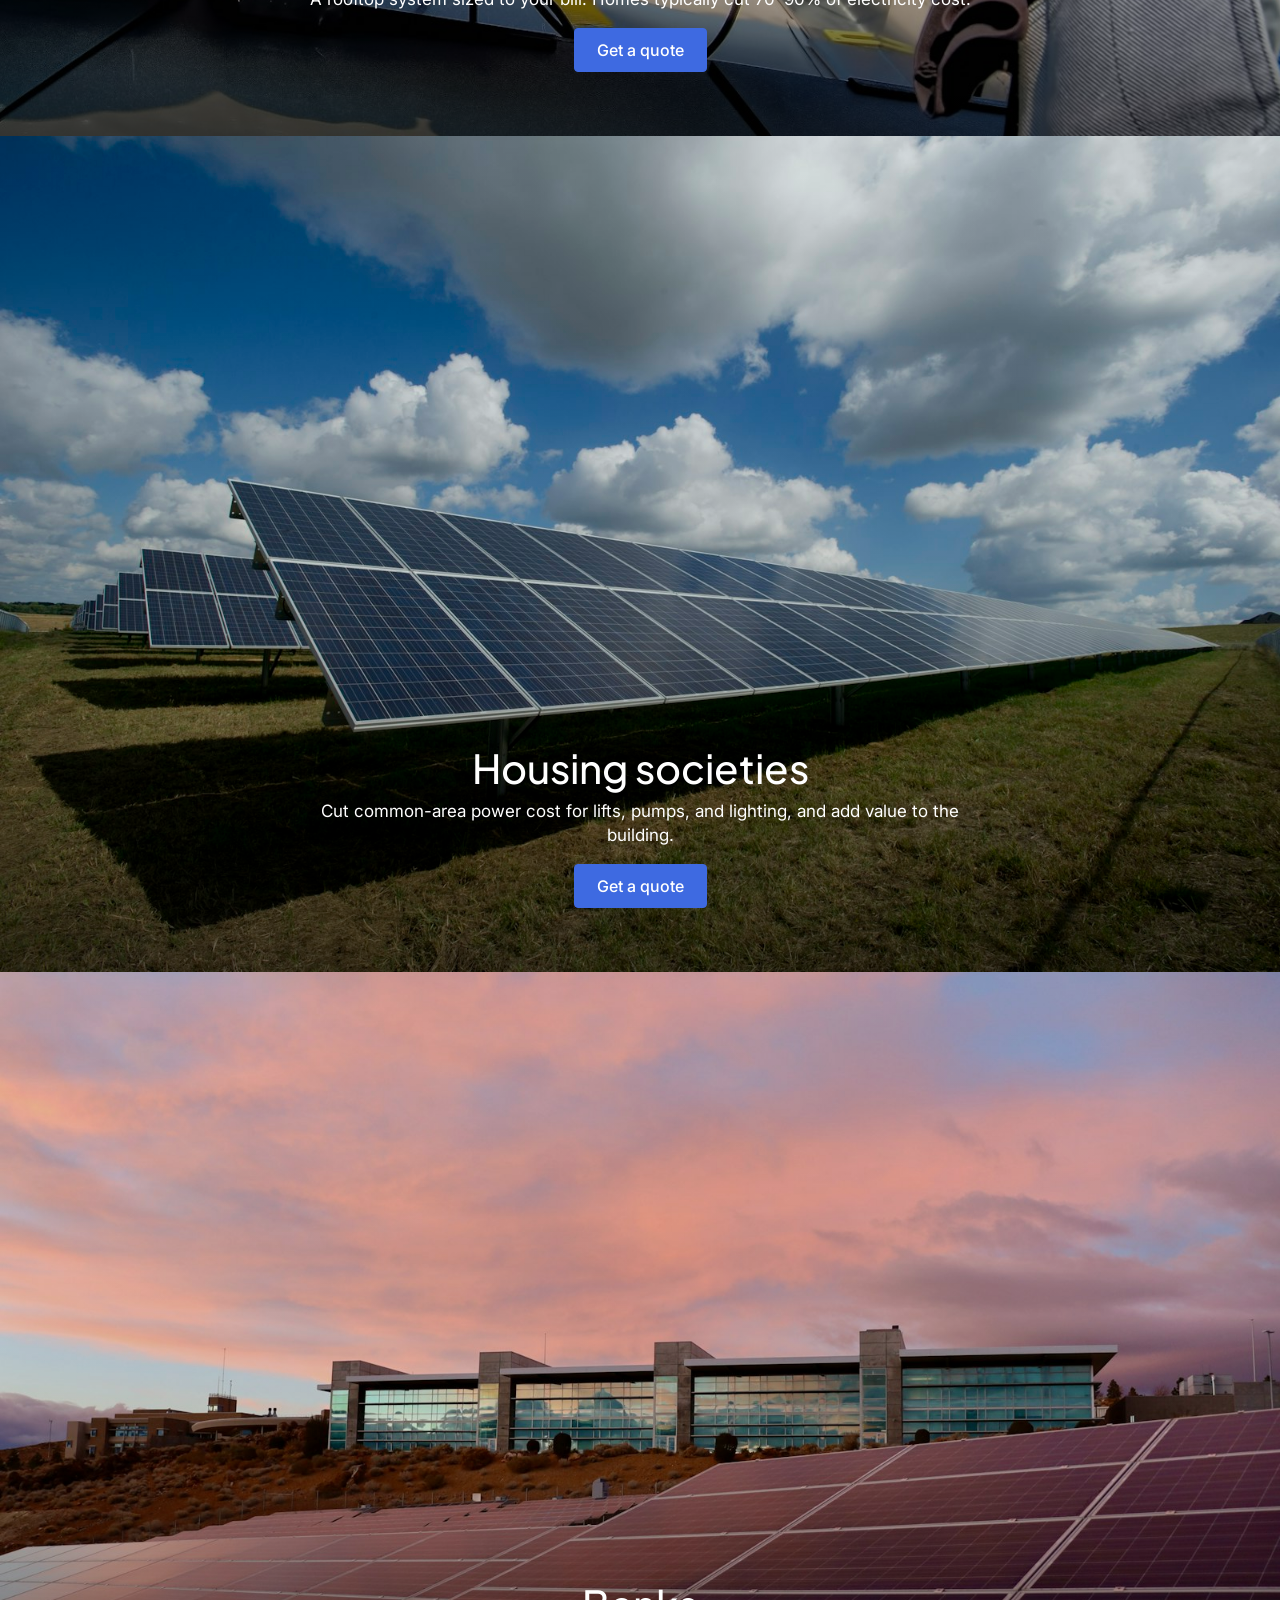
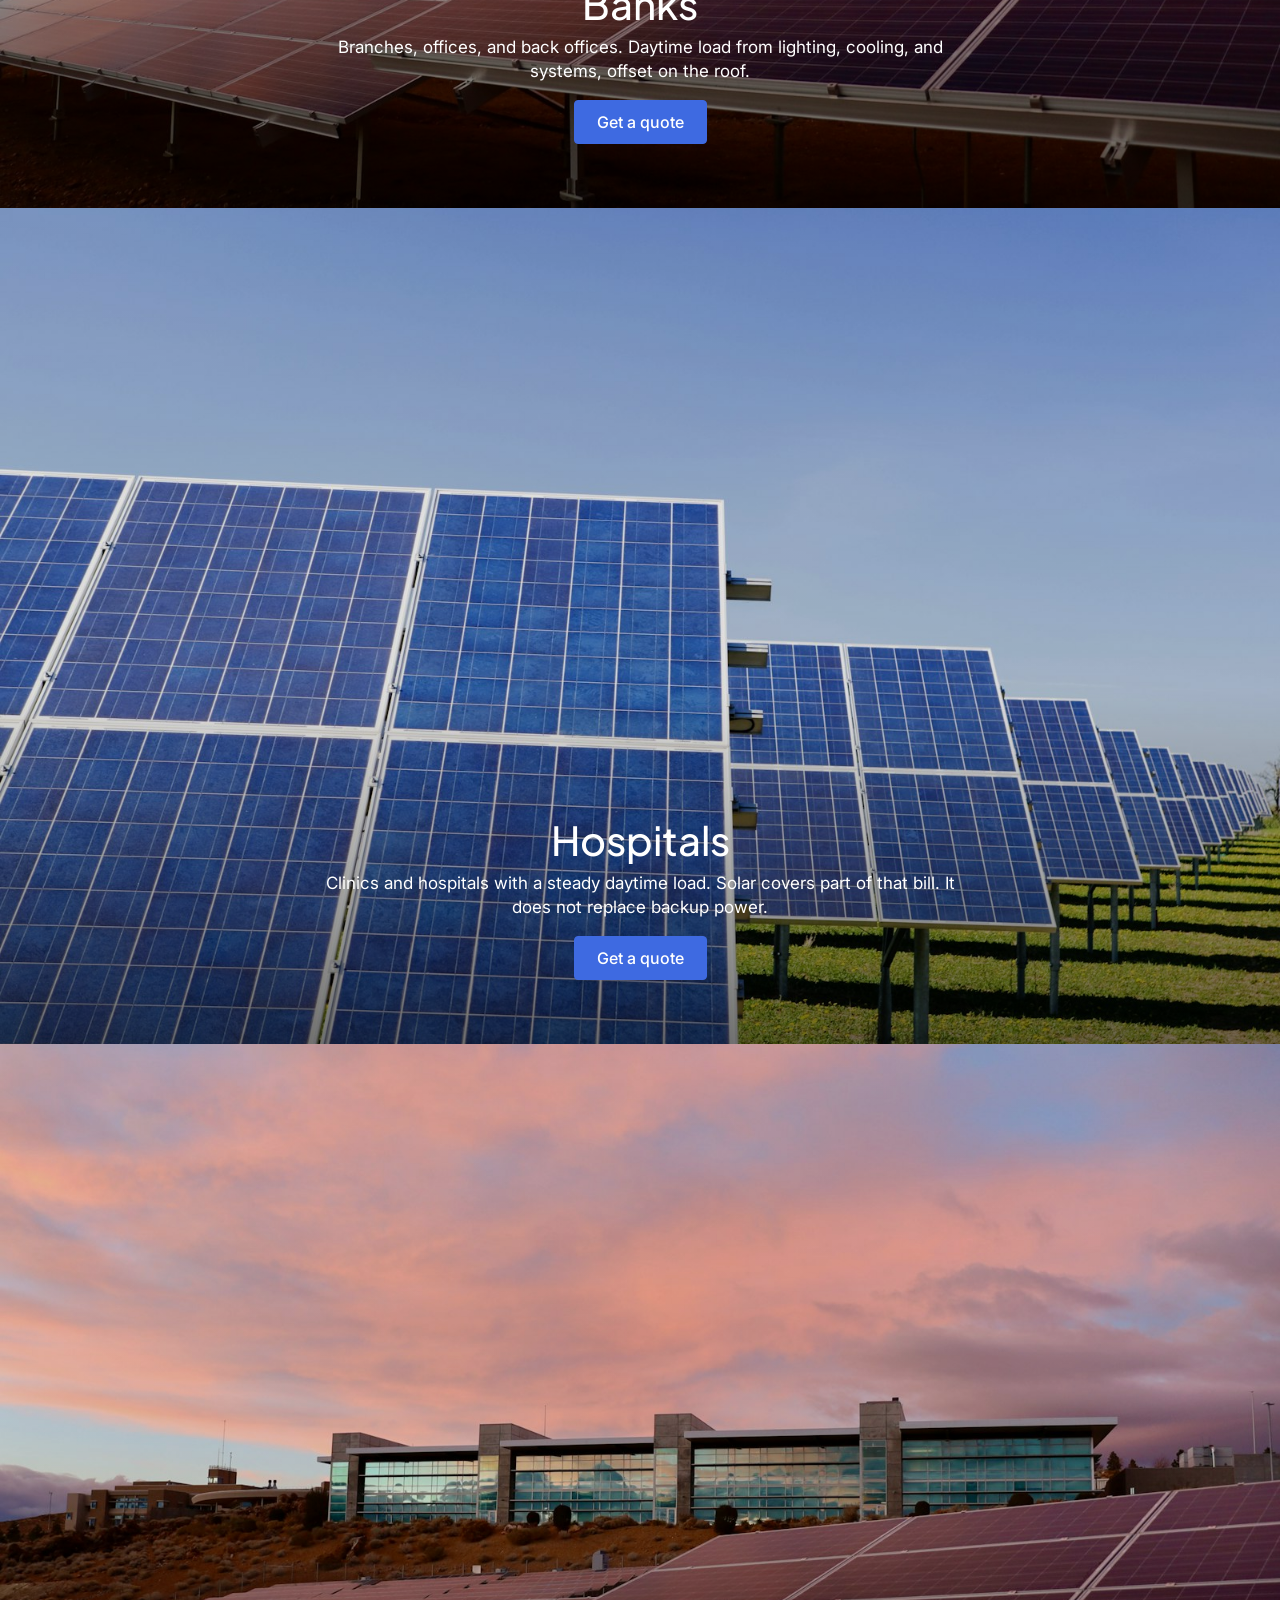
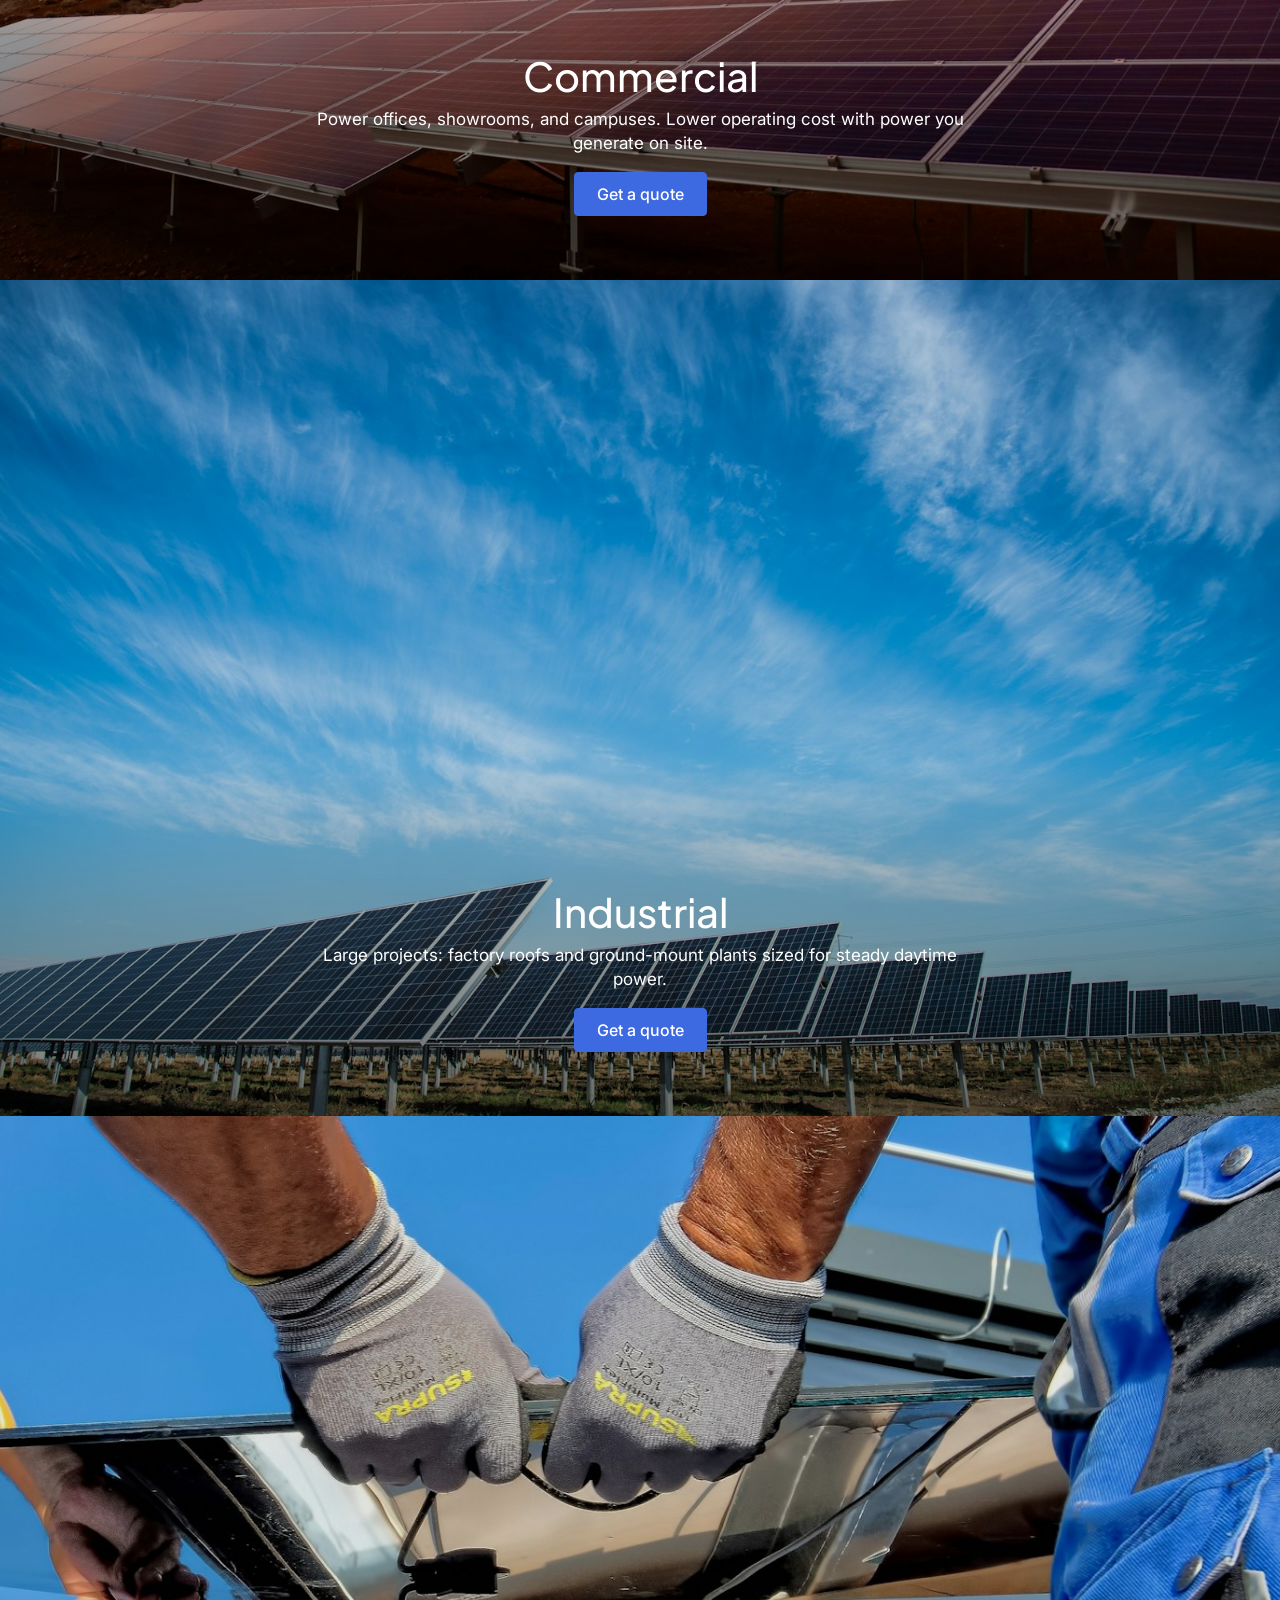
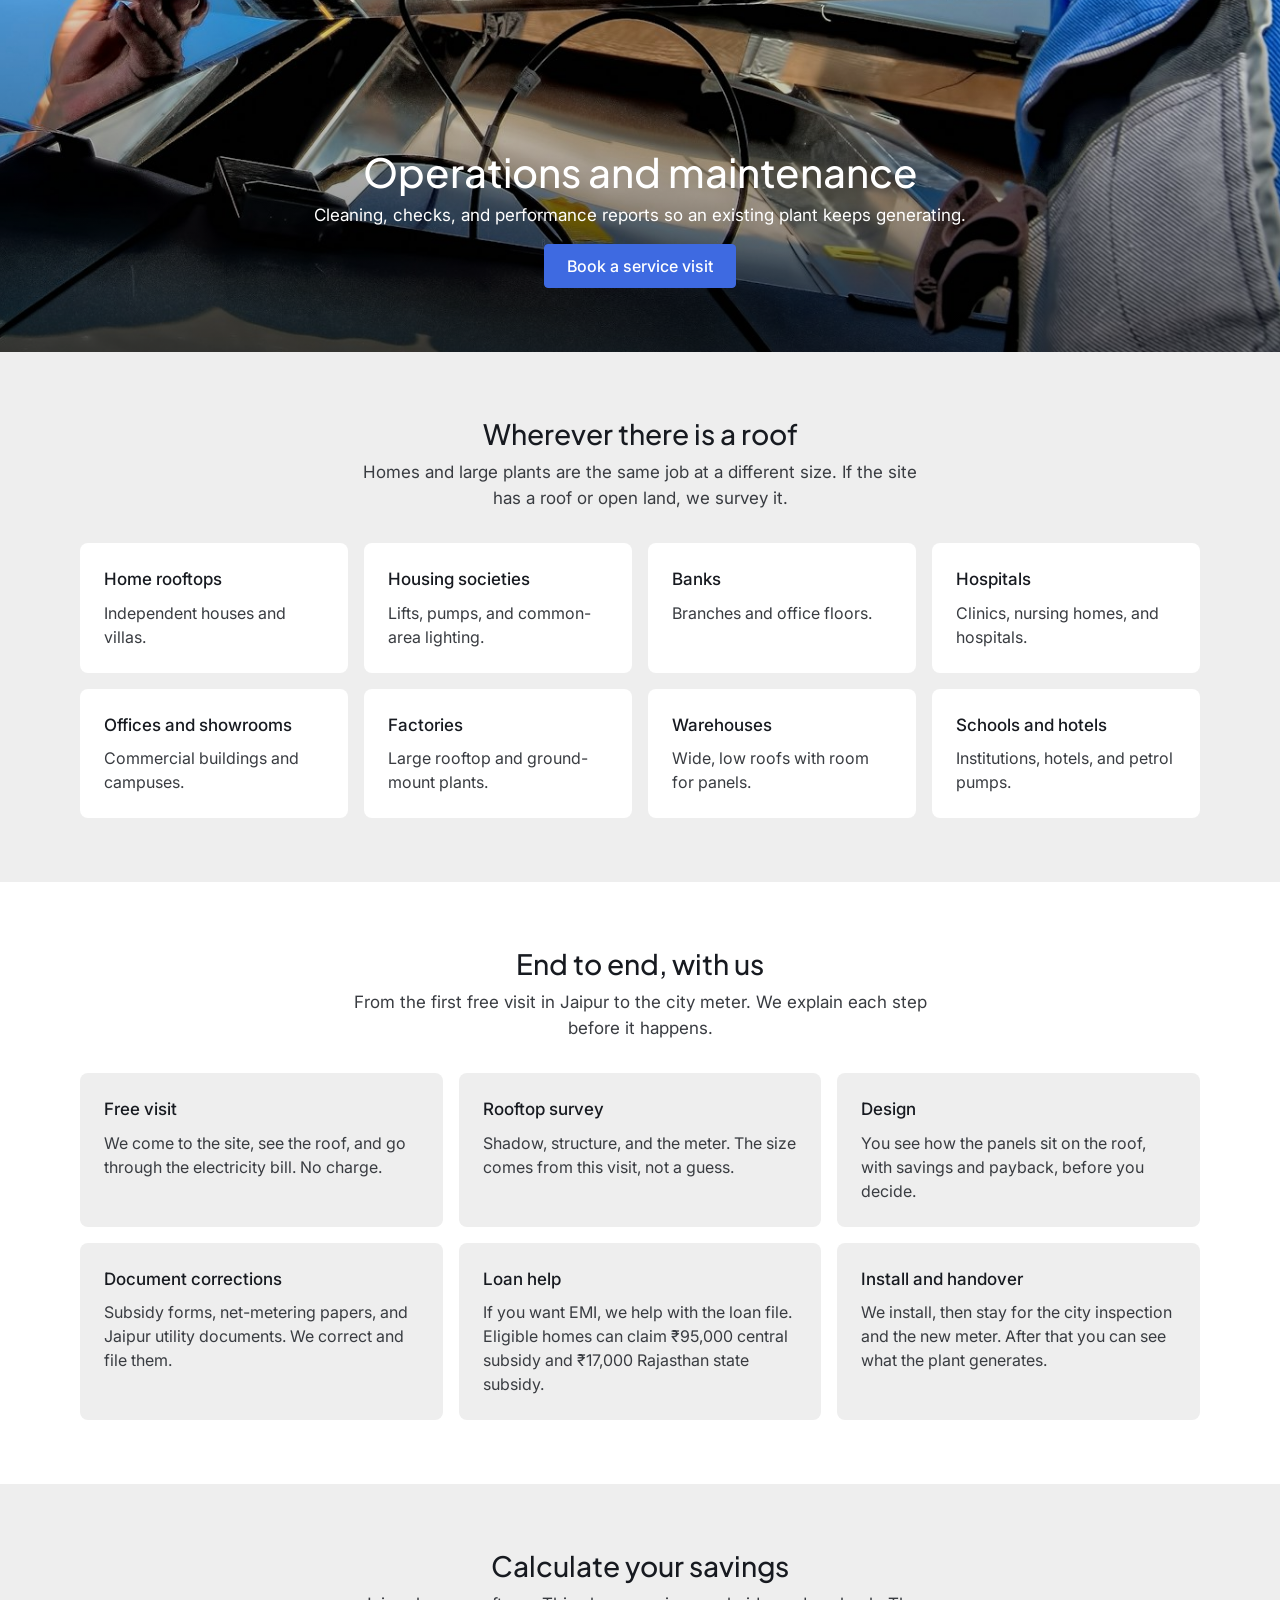
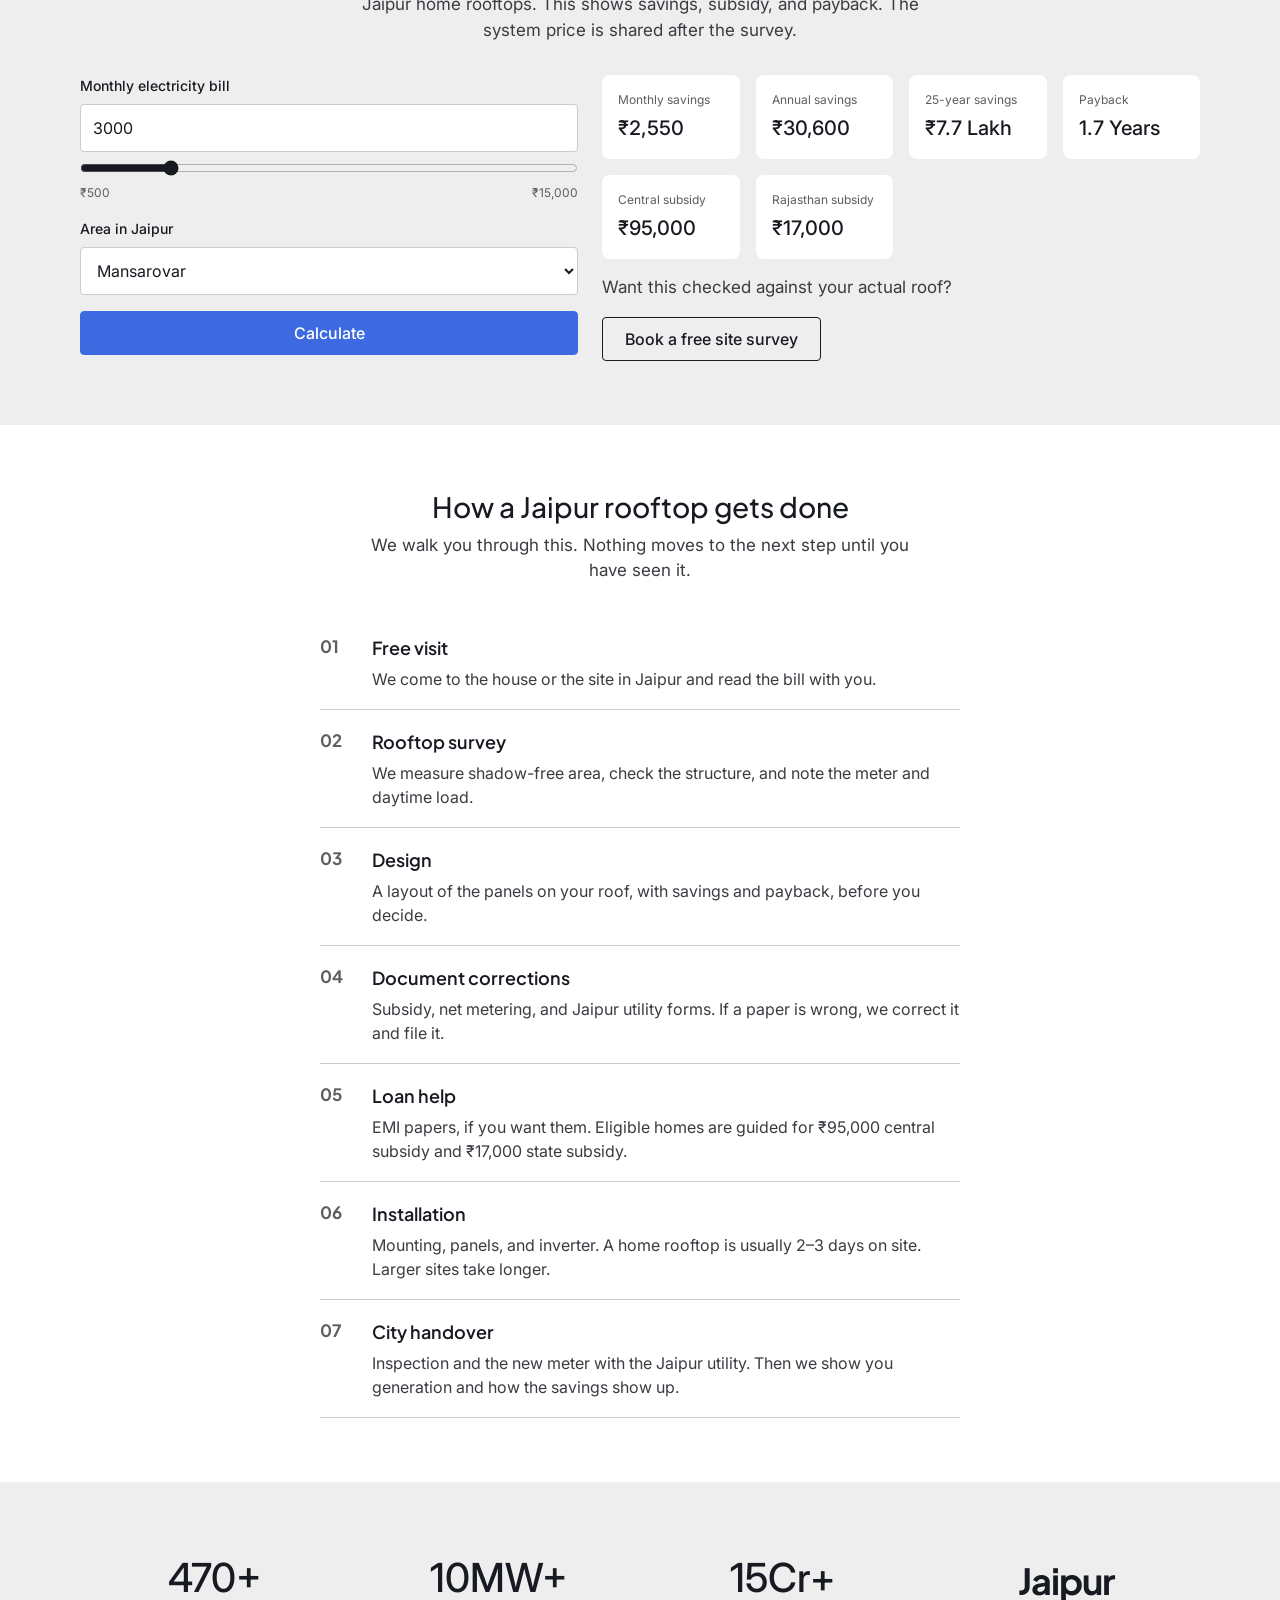
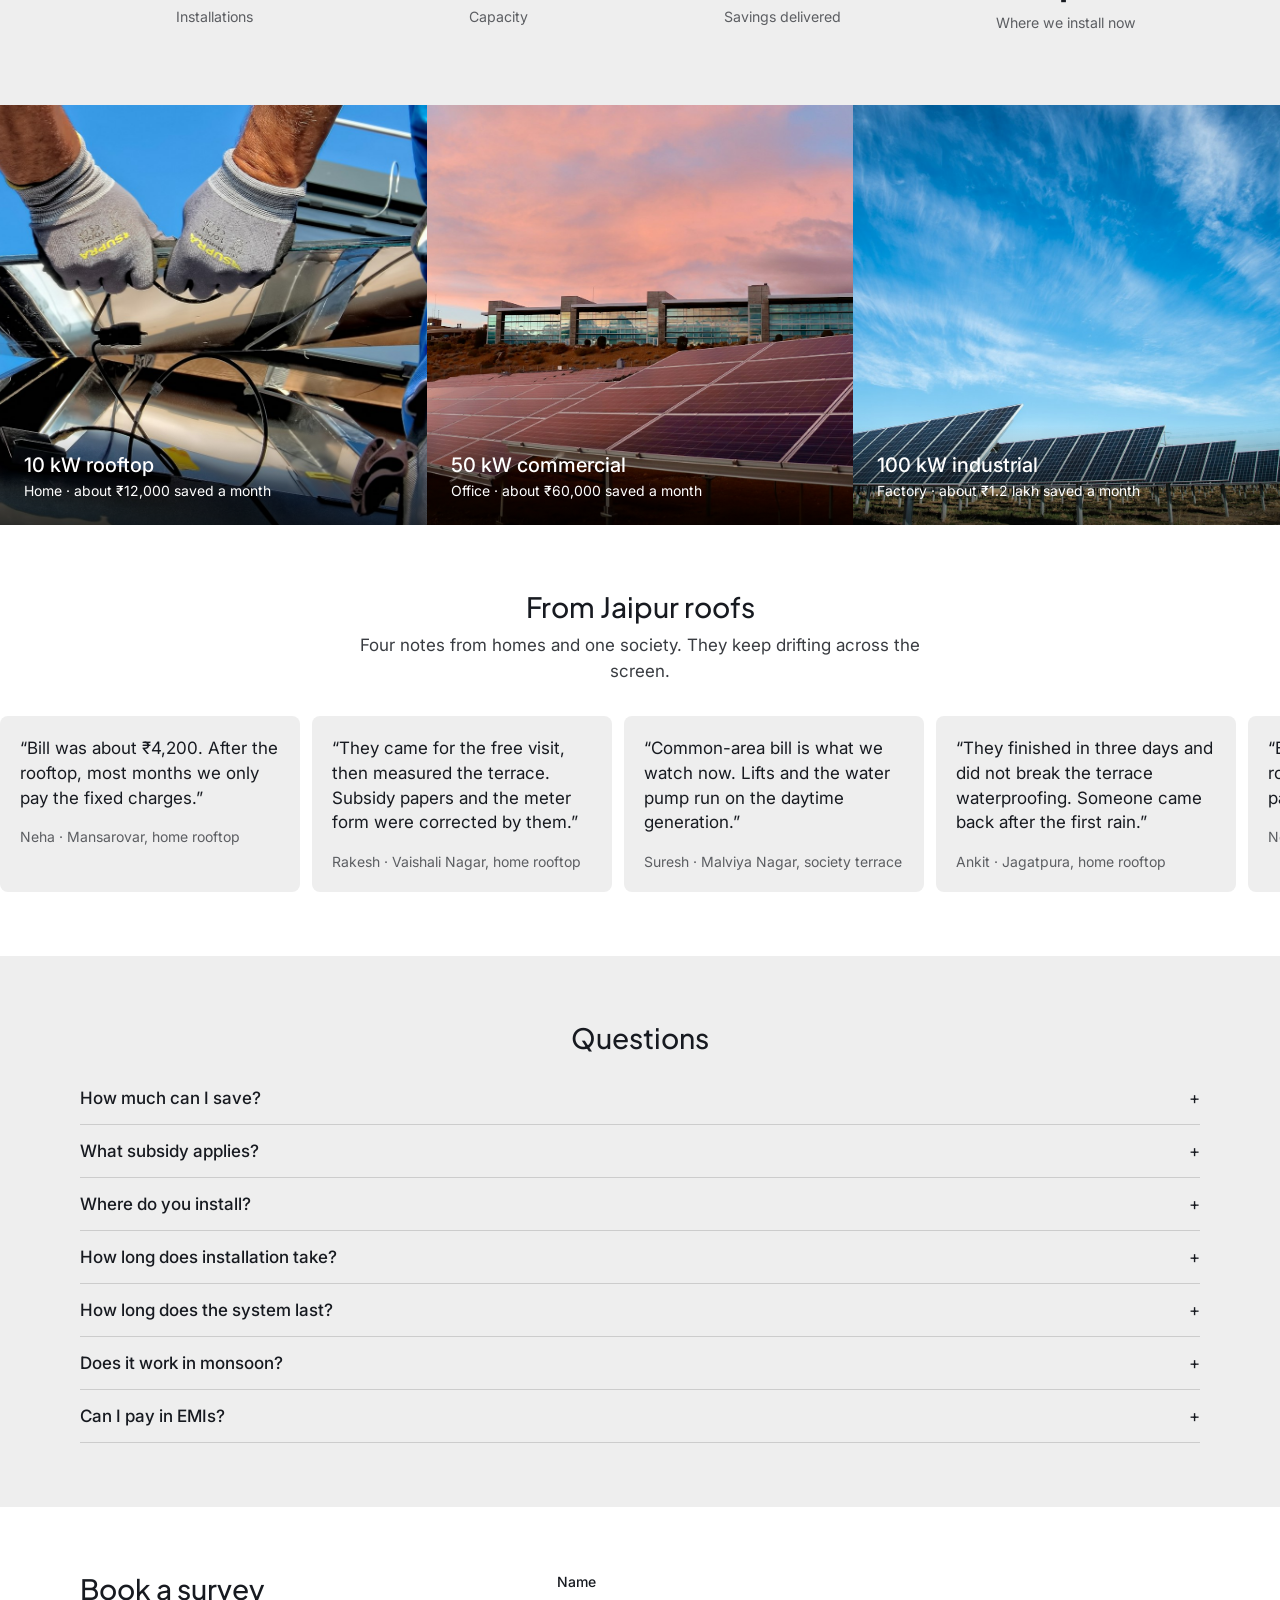
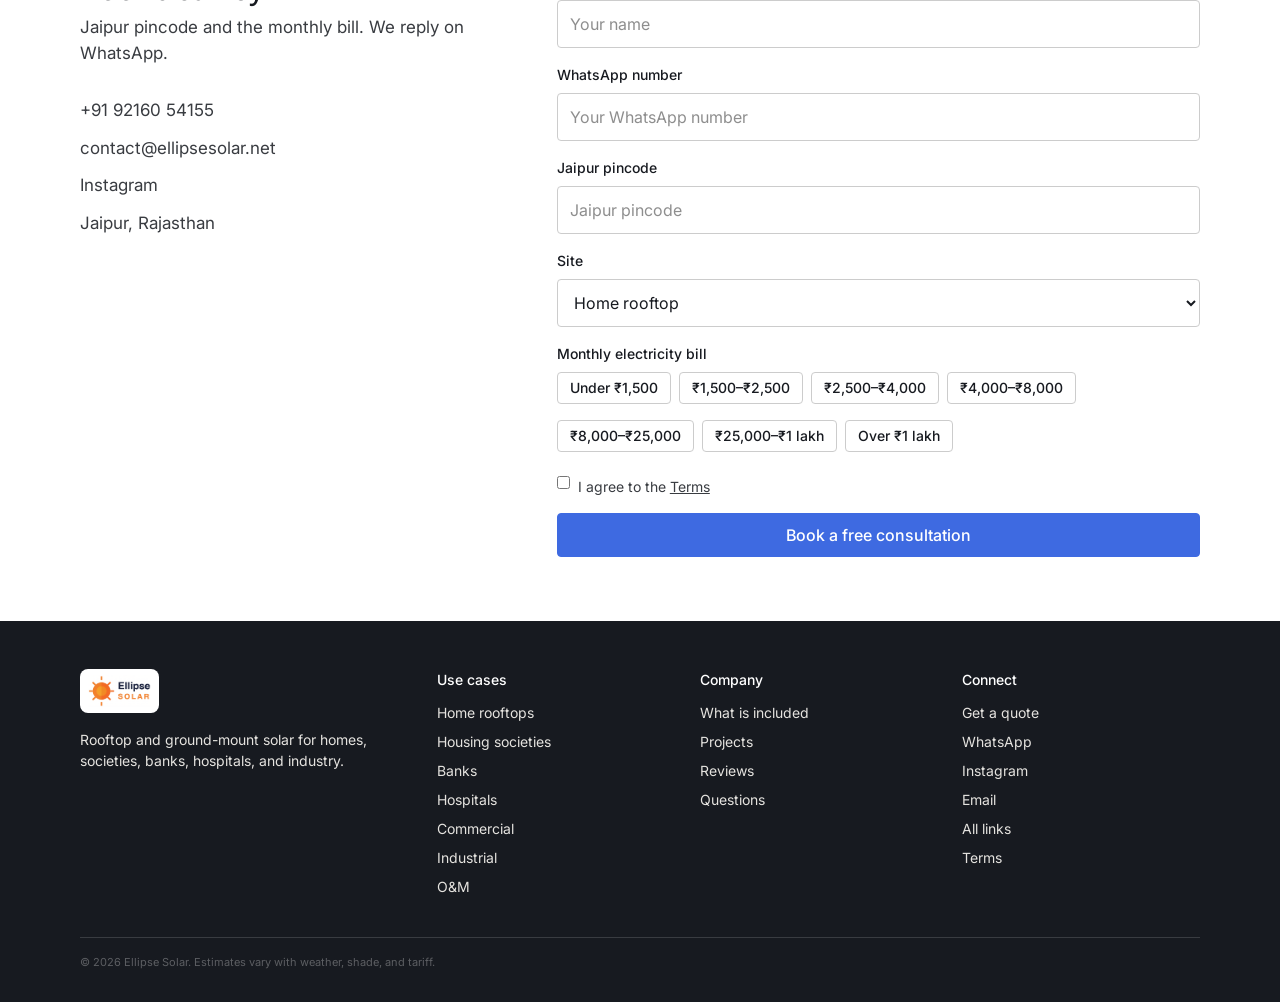
==== commit 0ef83c7e: "Show Jaipur rooftop savings on a phone, without a system price. Co-authored-by: Cursor <cursoragent@" ====
--- a/index.html
+++ b/index.html
@@ -3,20 +3,20 @@
 <head>
     <meta charset="UTF-8">
     <meta name="viewport" content="width=device-width, initial-scale=1.0">
-    <title>Ellipse Solar | Powering a Sustainable Future</title>
-    <meta name="description" content="Ellipse Solar installs rooftop and ground-mount solar for homes, housing societies, banks, hospitals, commercial buildings, and large industrial projects.">
+    <title>Ellipse Solar | Rooftop solar in Jaipur</title>
+    <meta name="description" content="Ellipse Solar installs rooftop solar in Jaipur. Free visit, survey, design, document help, loan help, and installation. See savings, subsidy, and payback.">
     <meta name="theme-color" content="#171a20">
     <link rel="icon" type="image/svg+xml" href="images/favicon.svg">
     <link rel="stylesheet" href="css/style.css">
     <link rel="preconnect" href="https://fonts.googleapis.com">
     <link rel="preconnect" href="https://fonts.gstatic.com" crossorigin>
-    <link href="https://fonts.googleapis.com/css2?family=Inter:wght@400;500&family=Roboto:wght@400;500&display=swap" rel="stylesheet">
+    <link href="https://fonts.googleapis.com/css2?family=Inter:wght@400;500;600&family=Plus+Jakarta+Sans:wght@600;700&display=swap" rel="stylesheet">
 </head>
 <body>
     <header class="header" id="header">
         <nav class="nav">
             <a href="#home" class="nav__logo">
-                <img src="images/logo.svg" alt="Ellipse Solar" class="nav__logo-img">
+                <img src="images/logo.png" alt="Ellipse Solar" class="nav__logo-img">
             </a>
             <ul class="nav__menu" id="nav-menu">
                 <li><a href="#services" class="nav__link">Use cases</a></li>
@@ -34,11 +34,11 @@
 
     <section class="hero" id="home">
         <div class="hero__media">
-            <img src="images/hero.webp" alt="Solar panels on a rooftop" width="1600" height="900">
+            <img src="images/panels.jpg" alt="Rows of solar panels in daylight" width="1600" height="1066">
         </div>
         <div class="hero__copy">
             <h1>Make your electricity free.</h1>
-            <p>Rooftops, societies, banks, hospitals, and large industrial plants. Power you do not use is sold back to the grid.</p>
+            <p>Rooftop solar in Jaipur. Homes, societies, banks, hospitals, and large plants. Power you do not use is sold back to the grid.</p>
             <div class="hero__actions">
                 <a href="#contact" class="btn btn--primary">Get a quote</a>
                 <a href="#services" class="btn btn--ghost-light">See use cases</a>
@@ -48,7 +48,7 @@
 
     <section id="services">
         <article class="panel" id="residential">
-            <div class="panel__media"><img src="https://images.unsplash.com/photo-1559302504-64aae6ca6b6d?auto=format&fit=crop&w=1800&q=80" alt="Residential solar panels on a home roof"></div>
+            <div class="panel__media"><img src="images/house.jpg" alt="Installers wiring a solar panel on a roof" width="1600" height="1066"></div>
             <div class="panel__copy">
                 <h2>Home rooftops</h2>
                 <p>A rooftop system sized to your bill. Homes typically cut 70–90% of electricity cost.</p>
@@ -56,7 +56,7 @@
             </div>
         </article>
         <article class="panel" id="societies">
-            <div class="panel__media"><img src="https://images.unsplash.com/photo-1486406146926-c627a92ad1ab?auto=format&fit=crop&w=1800&q=80" alt="Apartment buildings that can use shared rooftop solar"></div>
+            <div class="panel__media"><img src="images/roof.jpg" alt="A long row of installed solar panels" width="1600" height="1066"></div>
             <div class="panel__copy">
                 <h2>Housing societies</h2>
                 <p>Cut common-area power cost for lifts, pumps, and lighting, and add value to the building.</p>
@@ -64,7 +64,7 @@
             </div>
         </article>
         <article class="panel" id="banks">
-            <div class="panel__media"><img src="https://images.unsplash.com/photo-1554469384-e58fac16e23a?auto=format&fit=crop&w=1800&q=80" alt="Bank and office building that can use rooftop solar"></div>
+            <div class="panel__media"><img src="images/terrace.jpg" alt="Solar panels in front of a glass office building" width="1600" height="1066"></div>
             <div class="panel__copy">
                 <h2>Banks</h2>
                 <p>Branches, offices, and back offices. Daytime load from lighting, cooling, and systems, offset on the roof.</p>
@@ -72,7 +72,7 @@
             </div>
         </article>
         <article class="panel" id="hospitals">
-            <div class="panel__media"><img src="https://images.unsplash.com/photo-1586773860418-d37222d8fce3?auto=format&fit=crop&w=1800&q=80" alt="Hospital building suited to a solar installation"></div>
+            <div class="panel__media"><img src="images/panels.jpg" alt="Close view of solar panels under a clear sky" width="1600" height="1066"></div>
             <div class="panel__copy">
                 <h2>Hospitals</h2>
                 <p>Clinics and hospitals with a steady daytime load. Solar covers part of that bill. It does not replace backup power.</p>
@@ -80,7 +80,7 @@
             </div>
         </article>
         <article class="panel" id="commercial">
-            <div class="panel__media"><img src="https://images.unsplash.com/photo-1497440001374-f26997328c1b?auto=format&fit=crop&w=1800&q=80" alt="Commercial solar installation on an office building"></div>
+            <div class="panel__media"><img src="images/terrace.jpg" alt="Solar array beside a commercial building" width="1600" height="1066"></div>
             <div class="panel__copy">
                 <h2>Commercial</h2>
                 <p>Power offices, showrooms, and campuses. Lower operating cost with power you generate on site.</p>
@@ -88,7 +88,7 @@
             </div>
         </article>
         <article class="panel" id="industrial">
-            <div class="panel__media"><img src="https://images.unsplash.com/photo-1508514177221-188b1cf16e9d?auto=format&fit=crop&w=1800&q=80" alt="Large industrial solar installation"></div>
+            <div class="panel__media"><img src="images/plant.jpg" alt="Large ground-mounted solar plant" width="1600" height="1066"></div>
             <div class="panel__copy">
                 <h2>Industrial</h2>
                 <p>Large projects: factory roofs and ground-mount plants sized for steady daytime power.</p>
@@ -96,7 +96,7 @@
             </div>
         </article>
         <article class="panel" id="om">
-            <div class="panel__media"><img src="https://images.unsplash.com/photo-1581091226825-a6a2a5aee158?auto=format&fit=crop&w=1800&q=80" alt="Engineer inspecting a solar installation"></div>
+            <div class="panel__media"><img src="images/house.jpg" alt="A technician connecting cables under a solar panel" width="1600" height="1066"></div>
             <div class="panel__copy">
                 <h2>Operations and maintenance</h2>
                 <p>Cleaning, checks, and performance reports so an existing plant keeps generating.</p>
@@ -124,15 +124,15 @@
 
     <section class="band" id="why-us">
         <div class="container">
-            <h2 class="section-title">What is included</h2>
-            <p class="lede">Survey, paperwork, and upkeep stay with us. You track what the plant produces.</p>
+            <h2 class="section-title">End to end, with us</h2>
+            <p class="lede">From the first free visit in Jaipur to the city meter. We explain each step before it happens.</p>
             <div class="feature-grid">
-                <article class="plaque"><h3>Free rooftop survey</h3><p>We measure shadow-free area and your load before recommending a size.</p></article>
-                <article class="plaque"><h3>Design before you decide</h3><p>See how the system sits on your roof, with savings, EMI, and payback in the same visit.</p></article>
-                <article class="plaque"><h3>Subsidy paperwork</h3><p>PM Surya Ghar subsidy for eligible homes, filed with the installation. Up to ₹78,000 on systems up to 3 kW.</p></article>
-                <article class="plaque"><h3>EMI options</h3><p>Zero-down financing where the monthly payment can sit under your current bill.</p></article>
-                <article class="plaque"><h3>Generation monitoring</h3><p>See units produced and how that compares with what was promised.</p></article>
-                <article class="plaque"><h3>Sell the surplus</h3><p>Net metering sends extra daytime units to the grid instead of wasting them.</p></article>
+                <article class="plaque"><h3>Free visit</h3><p>We come to the site, see the roof, and go through the electricity bill. No charge.</p></article>
+                <article class="plaque"><h3>Rooftop survey</h3><p>Shadow, structure, and the meter. The size comes from this visit, not a guess.</p></article>
+                <article class="plaque"><h3>Design</h3><p>You see how the panels sit on the roof, with savings and payback, before you decide.</p></article>
+                <article class="plaque"><h3>Document corrections</h3><p>Subsidy forms, net-metering papers, and Jaipur utility documents. We correct and file them.</p></article>
+                <article class="plaque"><h3>Loan help</h3><p>If you want EMI, we help with the loan file. Eligible homes can claim ₹95,000 central subsidy and ₹17,000 Rajasthan state subsidy.</p></article>
+                <article class="plaque"><h3>Install and handover</h3><p>We install, then stay for the city inspection and the new meter. After that you can see what the plant generates.</p></article>
             </div>
         </div>
     </section>
@@ -140,7 +140,7 @@
     <section class="band band--gray" id="calculator">
         <div class="container">
             <h2 class="section-title">Calculate your savings</h2>
-            <p class="lede">Use your monthly bill and city. This estimate is for a home. Banks, hospitals, and industrial plants are quoted after a site survey.</p>
+            <p class="lede">Jaipur home rooftops. This shows savings, subsidy, and payback. The system price is shared after the survey.</p>
             <div class="calc">
                 <div>
                     <div class="field">
@@ -150,27 +150,26 @@
                         <div class="range-labels"><span>₹500</span><span>₹15,000</span></div>
                     </div>
                     <div class="field">
-                        <label for="calc-city">City</label>
+                        <label for="calc-city">Area in Jaipur</label>
                         <select id="calc-city">
-                            <option value="4.5">Punjab / Haryana / Rajasthan</option>
-                            <option value="4.2">Delhi NCR / UP</option>
-                            <option value="4.0">Gujarat / Maharashtra</option>
-                            <option value="3.8">Karnataka / Tamil Nadu</option>
-                            <option value="3.5">Other</option>
+                            <option value="5.15">Mansarovar</option>
+                            <option value="5.15">Vaishali Nagar</option>
+                            <option value="5.15">Malviya Nagar</option>
+                            <option value="5.15">Jagatpura</option>
+                            <option value="5.15">C-Scheme</option>
+                            <option value="5.15">Other Jaipur</option>
                         </select>
                     </div>
                     <button class="btn btn--primary btn--full" id="calc-btn" type="button">Calculate</button>
                 </div>
                 <div id="calc-results">
                     <div class="result-grid">
-                        <div class="result-item"><small>Recommended system</small><strong id="res-system">3 kW</strong></div>
                         <div class="result-item"><small>Monthly savings</small><strong id="res-monthly">₹2,550</strong></div>
                         <div class="result-item"><small>Annual savings</small><strong id="res-annual">₹30,600</strong></div>
                         <div class="result-item"><small>25-year savings</small><strong id="res-lifetime">₹7.7 Lakh</strong></div>
-                        <div class="result-item"><small>Approx. system cost</small><strong id="res-cost">₹1,65,000</strong></div>
-                        <div class="result-item"><small>Govt. subsidy</small><strong id="res-subsidy">₹78,000</strong></div>
-                        <div class="result-item"><small>Cost after subsidy</small><strong id="res-net-cost">₹87,000</strong></div>
-                        <div class="result-item"><small>Payback</small><strong id="res-payback">2.8 Years</strong></div>
+                        <div class="result-item"><small>Payback</small><strong id="res-payback">1.7 Years</strong></div>
+                        <div class="result-item"><small>Central subsidy</small><strong id="res-subsidy">₹95,000</strong></div>
+                        <div class="result-item"><small>Rajasthan subsidy</small><strong id="res-state">₹17,000</strong></div>
                     </div>
                     <p class="calc__note">Want this checked against your actual roof?</p>
                     <a href="#contact" class="btn btn--ghost">Book a free site survey</a>
@@ -181,13 +180,17 @@
 
     <section class="band" id="process">
         <div class="container">
-            <h2 class="section-title">Four steps</h2>
-            <div class="process-grid" style="margin-top:32px">
-                <article class="plaque"><p class="step-num">01</p><h3>Free site survey</h3><p>We visit, measure the roof, and note how you use power.</p></article>
-                <article class="plaque"><p class="step-num">02</p><h3>Design you can review</h3><p>A layout for your roof, with expected generation and payback.</p></article>
-                <article class="plaque"><p class="step-num">03</p><h3>Install and subsidy</h3><p>Homes: 2–3 days on site. Banks, hospitals, and larger plants: 1–4 weeks, longer for big industrial jobs. We file the paperwork.</p></article>
-                <article class="plaque"><p class="step-num">04</p><h3>Monitor and maintain</h3><p>Savings start at commissioning. We stay on for cleaning and checks.</p></article>
-            </div>
+            <h2 class="section-title">How a Jaipur rooftop gets done</h2>
+            <p class="lede">We walk you through this. Nothing moves to the next step until you have seen it.</p>
+            <ol class="steps">
+                <li><span>01</span><div><h3>Free visit</h3><p>We come to the house or the site in Jaipur and read the bill with you.</p></div></li>
+                <li><span>02</span><div><h3>Rooftop survey</h3><p>We measure shadow-free area, check the structure, and note the meter and daytime load.</p></div></li>
+                <li><span>03</span><div><h3>Design</h3><p>A layout of the panels on your roof, with savings and payback, before you decide.</p></div></li>
+                <li><span>04</span><div><h3>Document corrections</h3><p>Subsidy, net metering, and Jaipur utility forms. If a paper is wrong, we correct it and file it.</p></div></li>
+                <li><span>05</span><div><h3>Loan help</h3><p>EMI papers, if you want them. Eligible homes are guided for ₹95,000 central subsidy and ₹17,000 state subsidy.</p></div></li>
+                <li><span>06</span><div><h3>Installation</h3><p>Mounting, panels, and inverter. A home rooftop is usually 2–3 days on site. Larger sites take longer.</p></div></li>
+                <li><span>07</span><div><h3>City handover</h3><p>Inspection and the new meter with the Jaipur utility. Then we show you generation and how the savings show up.</p></div></li>
+            </ol>
         </div>
     </section>
 
@@ -196,22 +199,22 @@
             <div class="stats__item"><span class="stats__num" data-target="500">0</span><span class="stats__suf">+</span><small>Installations</small></div>
             <div class="stats__item"><span class="stats__num" data-target="10">0</span><span class="stats__suf">MW+</span><small>Capacity</small></div>
             <div class="stats__item"><span class="stats__num" data-target="15">0</span><span class="stats__suf">Cr+</span><small>Savings delivered</small></div>
-            <div class="stats__item"><span class="stats__num" data-target="8">0</span><span class="stats__suf">+</span><small>Cities served</small></div>
+            <div class="stats__item"><span class="stats__place">Jaipur</span><small>Where we install now</small></div>
         </div>
     </section>
 
     <section id="projects">
         <div class="projects">
             <figure class="project">
-                <img src="https://images.unsplash.com/photo-1559302504-64aae6ca6b6d?auto=format&fit=crop&w=1200&q=80" alt="Residential rooftop solar">
+                <img src="images/house.jpg" alt="Installers working on a rooftop solar panel" width="1200" height="900">
                 <figcaption><h3>10 kW rooftop</h3><p>Home · about ₹12,000 saved a month</p></figcaption>
             </figure>
             <figure class="project">
-                <img src="https://images.unsplash.com/photo-1497440001374-f26997328c1b?auto=format&fit=crop&w=1200&q=80" alt="Commercial rooftop solar">
+                <img src="images/terrace.jpg" alt="Solar panels beside a commercial building" width="1200" height="800">
                 <figcaption><h3>50 kW commercial</h3><p>Office · about ₹60,000 saved a month</p></figcaption>
             </figure>
             <figure class="project">
-                <img src="https://images.unsplash.com/photo-1508514177221-188b1cf16e9d?auto=format&fit=crop&w=1200&q=80" alt="Industrial solar plant">
+                <img src="images/plant.jpg" alt="Large ground-mounted solar plant" width="1200" height="800">
                 <figcaption><h3>100 kW industrial</h3><p>Factory · about ₹1.2 lakh saved a month</p></figcaption>
             </figure>
         </div>
@@ -219,11 +222,23 @@
 
     <section class="band" id="testimonials">
         <div class="container">
-            <h2 class="section-title">From customers</h2>
-            <div class="reviews" style="margin-top:32px">
-                <article class="plaque"><p>“The process was straightforward. My bill dropped by about 85%.”</p><p style="margin-top:16px;color:#5c5e62">Rajesh Sharma · Home, 8 kW</p></article>
-                <article class="plaque"><p>“The 50 kW plant was finished on the agreed schedule.”</p><p style="margin-top:16px;color:#5c5e62">Priya Patel · Business, 50 kW</p></article>
-                <article class="plaque"><p>“After-sales visits happen on schedule, and we can see what the plant generates.”</p><p style="margin-top:16px;color:#5c5e62">Amit Kumar · Society, 30 kW</p></article>
+            <h2 class="section-title">From Jaipur roofs</h2>
+            <p class="lede">Four notes from homes and one society. They keep drifting across the screen.</p>
+        </div>
+        <div class="review-float">
+            <div class="review-track">
+                <div class="review-set">
+                    <article class="review-card"><p>“Bill was about ₹4,200. After the rooftop, most months we only pay the fixed charges.”</p><span>Neha · Mansarovar, home rooftop</span></article>
+                    <article class="review-card"><p>“They came for the free visit, then measured the terrace. Subsidy papers and the meter form were corrected by them.”</p><span>Rakesh · Vaishali Nagar, home rooftop</span></article>
+                    <article class="review-card"><p>“Common-area bill is what we watch now. Lifts and the water pump run on the daytime generation.”</p><span>Suresh · Malviya Nagar, society terrace</span></article>
+                    <article class="review-card"><p>“They finished in three days and did not break the terrace waterproofing. Someone came back after the first rain.”</p><span>Ankit · Jagatpura, home rooftop</span></article>
+                </div>
+                <div class="review-set" aria-hidden="true">
+                    <article class="review-card"><p>“Bill was about ₹4,200. After the rooftop, most months we only pay the fixed charges.”</p><span>Neha · Mansarovar, home rooftop</span></article>
+                    <article class="review-card"><p>“They came for the free visit, then measured the terrace. Subsidy papers and the meter form were corrected by them.”</p><span>Rakesh · Vaishali Nagar, home rooftop</span></article>
+                    <article class="review-card"><p>“Common-area bill is what we watch now. Lifts and the water pump run on the daytime generation.”</p><span>Suresh · Malviya Nagar, society terrace</span></article>
+                    <article class="review-card"><p>“They finished in three days and did not break the terrace waterproofing. Someone came back after the first rain.”</p><span>Ankit · Jagatpura, home rooftop</span></article>
+                </div>
             </div>
         </div>
     </section>
@@ -238,11 +253,11 @@
                 </div>
                 <div class="faq__item">
                     <button class="faq__q" type="button"><span>What subsidy applies?</span><span class="faq__icon">+</span></button>
-                    <div class="faq__a"><p>Under PM Surya Ghar, eligible homes can receive up to ₹78,000 for systems up to 3 kW. We prepare and file the documents.</p></div>
+                    <div class="faq__a"><p>Eligible Jaipur homes can receive ₹95,000 as central subsidy and ₹17,000 as Rajasthan state subsidy. We prepare the papers and correct them if the utility sends them back.</p></div>
                 </div>
                 <div class="faq__item">
                     <button class="faq__q" type="button"><span>Where do you install?</span><span class="faq__icon">+</span></button>
-                    <div class="faq__a"><p>Home rooftops, housing societies, banks, hospitals, offices, warehouses, schools, hotels, petrol pumps, and large industrial or ground-mount plants.</p></div>
+                    <div class="faq__a"><p>Right now, Jaipur. Home rooftops, housing societies, banks, hospitals, offices, warehouses, schools, hotels, petrol pumps, and large industrial or ground-mount plants.</p></div>
                 </div>
                 <div class="faq__item">
                     <button class="faq__q" type="button"><span>How long does installation take?</span><span class="faq__icon">+</span></button>
@@ -268,18 +283,18 @@
         <div class="container contact">
             <div>
                 <h2 class="section-title" style="text-align:left">Book a survey</h2>
-                <p class="lede" style="text-align:left;margin-left:0">Tell us the bill and the pincode. We reply on WhatsApp.</p>
+                <p class="lede" style="text-align:left;margin-left:0">Jaipur pincode and the monthly bill. We reply on WhatsApp.</p>
                 <div class="contact__list">
                     <a href="tel:+919216054155">+91 92160 54155</a>
                     <a href="mailto:contact@ellipsesolar.net">contact@ellipsesolar.net</a>
                     <a href="https://www.instagram.com/ellipsesolarofficial/" target="_blank" rel="noopener noreferrer">Instagram</a>
-                    <span>Punjab, India</span>
+                    <span>Jaipur, Rajasthan</span>
                 </div>
             </div>
             <form id="contact-form">
                 <div class="field"><label for="name">Name</label><input id="name" name="name" type="text" required placeholder="Your name"></div>
                 <div class="field"><label for="phone">WhatsApp number</label><input id="phone" name="phone" type="tel" required placeholder="Your WhatsApp number"></div>
-                <div class="field"><label for="pincode">Pincode</label><input id="pincode" name="pincode" type="text" required placeholder="Your area pincode"></div>
+                <div class="field"><label for="pincode">Jaipur pincode</label><input id="pincode" name="pincode" type="text" required placeholder="Jaipur pincode" inputmode="numeric"></div>
                 <div class="field">
                     <label for="site-type">Site</label>
                     <select id="site-type" name="site" required>
@@ -313,7 +328,7 @@
     <footer class="footer">
         <div class="container footer__grid">
             <div>
-                <img src="images/logo.svg" alt="Ellipse Solar" style="height:28px;background:#fff;border-radius:4px;padding:4px">
+                <img src="images/logo.png" alt="Ellipse Solar" class="footer__logo">
                 <p style="margin-top:16px">Rooftop and ground-mount solar for homes, societies, banks, hospitals, and industry.</p>
             </div>
             <div>
--- a/css/style.css
+++ b/css/style.css
@@ -9,10 +9,10 @@
     --color-charcoal: #393c41;
     --color-onyx: #171a20;
     --color-carbon: #000000;
-    --font-display: Inter, "SF Pro Text", ui-sans-serif, system-ui, sans-serif;
-    --font-text: Inter, "SF Pro Text", ui-sans-serif, system-ui, sans-serif;
-    --font-caption: Roboto, ui-sans-serif, system-ui, sans-serif;
-    --header-h: 52px;
+    --font-display: "Plus Jakarta Sans", Inter, ui-sans-serif, system-ui, sans-serif;
+    --font-text: Inter, ui-sans-serif, system-ui, sans-serif;
+    --font-caption: Inter, ui-sans-serif, system-ui, sans-serif;
+    --header-h: 64px;
     --white: #fff;
     --light: #eeeeee;
     --dark: #171a20;
@@ -26,7 +26,7 @@
 
 *, *::before, *::after { margin: 0; padding: 0; box-sizing: border-box; }
 html { scroll-behavior: smooth; scroll-padding-top: 68px; }
-body { font-family: var(--font-text); color: var(--color-charcoal); background: var(--color-pure-white); line-height: 1.43; font-size: 14px; font-weight: 400; }
+body { font-family: var(--font-text); color: var(--color-charcoal); background: var(--color-pure-white); line-height: 1.5; font-size: 17px; font-weight: 400; }
 img { max-width: 100%; display: block; }
 a { color: inherit; text-decoration: none; }
 button, input, select { font-family: inherit; }
@@ -44,9 +44,10 @@
 }
 .header.scrolled { border-bottom-color: var(--color-off-white); }
 .nav { height: 100%; display: flex; align-items: center; gap: 24px; width: min(1280px, calc(100% - 32px)); }
-.nav__logo-img { height: 28px; width: auto; }
+.nav__logo { display: flex; align-items: center; min-width: 0; }
+.nav__logo-img { height: 40px; width: auto; max-width: min(210px, 52vw); object-fit: contain; object-position: left center; }
 .nav__menu { display: flex; align-items: center; gap: 20px; margin-left: auto; }
-.nav__link { color: var(--color-charcoal); font-size: 14px; font-weight: 500; }
+.nav__link { color: var(--color-charcoal); font-size: 16px; font-weight: 500; }
 .nav__link.active { color: var(--color-onyx); }
 .nav__cta { margin-left: 8px; }
 .nav__toggle { display: none; width: 32px; height: 32px; border: 0; background: transparent; margin-left: auto; }
@@ -56,11 +57,11 @@
     display: inline-flex;
     align-items: center;
     justify-content: center;
-    min-height: 32px;
-    padding: 4px 24px;
+    min-height: 44px;
+    padding: 8px 22px;
     border-radius: 4px;
     border: 1px solid transparent;
-    font-size: 14px;
+    font-size: 16px;
     font-weight: 500;
     line-height: 1.4;
     cursor: pointer;
@@ -136,7 +137,7 @@
     color: var(--color-onyx);
     text-align: center;
 }
-.lede { text-align: center; color: var(--color-charcoal); margin: 8px auto 32px; max-width: 560px; font-size: 14px; }
+.lede { text-align: center; color: var(--color-charcoal); margin: 8px auto 32px; max-width: 36rem; font-size: 17px; line-height: 1.5; }
 
 .feature-grid, .place-grid, .why-grid, .process-grid, .stats, .reviews, .result-grid {
     display: grid;
@@ -162,7 +163,21 @@
     color: var(--color-onyx);
     margin-bottom: 8px;
 }
-.plaque p, .plaque span { color: var(--color-charcoal); font-size: 14px; }
+.plaque p, .plaque span, .steps p { color: var(--color-charcoal); font-size: 16px; line-height: 1.5; }
+.steps { list-style: none; max-width: 640px; margin: 8px auto 0; }
+.steps li { display: grid; grid-template-columns: 40px 1fr; gap: 12px; padding: 18px 0; border-bottom: 1px solid var(--color-light-border); }
+.steps h3 { font-family: var(--font-display); font-size: 18px; font-weight: 600; color: var(--color-onyx); margin-bottom: 6px; }
+.steps li > span { font-family: var(--font-display); font-weight: 700; color: var(--color-steel); }
+.review-float { overflow: hidden; margin-top: 8px; }
+.review-track { display: flex; gap: 12px; width: max-content; animation: review-drift 32s linear infinite; }
+.review-set { display: flex; gap: 12px; }
+.review-card { width: min(300px, 78vw); background: var(--color-off-white); border-radius: 8px; padding: 20px; }
+.review-card p { font-size: 17px; line-height: 1.45; color: var(--color-onyx); }
+.review-card span { display: block; margin-top: 16px; color: var(--color-steel); font-size: 14px; }
+.review-float:hover .review-track { animation-play-state: paused; }
+@keyframes review-drift { from { transform: translateX(0); } to { transform: translateX(calc(-50% - 6px)); } }
+.stats__place { font-family: var(--font-display); font-size: 36px; font-weight: 700; color: var(--color-onyx); letter-spacing: -0.03em; }
+.footer__logo { height: 44px; width: auto; max-width: 180px; background: #fff; border-radius: 8px; padding: 6px 8px; object-fit: contain; }
 .step-num { font-size: 14px; color: var(--color-steel); margin-bottom: 8px; }
 
 .calc {
@@ -175,13 +190,13 @@
 .field label { display: block; font-size: 14px; font-weight: 500; color: var(--color-onyx); margin-bottom: 8px; }
 .field input[type="number"], .field input[type="text"], .field input[type="tel"], .field select {
     width: 100%;
-    height: 40px;
+    height: 48px;
     border: 1px solid var(--color-light-border);
     border-radius: 4px;
     padding: 0 12px;
     background: #fff;
     color: var(--color-onyx);
-    font-size: 14px;
+    font-size: 16px;
 }
 .field input::placeholder { color: var(--color-subtle-gray); }
 input[type="range"] { width: 100%; accent-color: var(--color-onyx); margin-top: 8px; }
@@ -284,7 +299,8 @@
 .reveal { opacity: 1; }
 
 @media (max-width: 900px) {
-    .nav__toggle { display: block; }
+    .nav__toggle { display: block; width: 44px; height: 44px; }
+    .nav__logo-img { height: 34px; max-width: 156px; }
     .nav__menu {
         display: none;
         position: absolute;
@@ -293,16 +309,42 @@
         right: 0;
         background: #fff;
         flex-direction: column;
-        align-items: flex-start;
-        padding: 16px 24px 24px;
+        align-items: stretch;
+        padding: 8px 20px 16px;
         border-bottom: 1px solid var(--color-off-white);
         margin-left: 0;
+        gap: 0;
     }
     .nav__menu.active { display: flex; }
+    .nav__link { font-size: 18px; padding: 14px 0; }
     .nav__cta { display: none; }
-    .feature-grid, .place-grid, .why-grid, .process-grid, .stats, .reviews, .projects, .calc, .contact, .result-grid, .footer__grid {
+    .feature-grid, .place-grid, .why-grid, .process-grid, .stats, .reviews, .projects, .calc, .contact, .footer__grid {
         grid-template-columns: 1fr;
     }
+    .result-grid { grid-template-columns: 1fr 1fr; }
+    .hero, .panel {
+        min-height: 0;
+        display: flex;
+        flex-direction: column;
+        place-items: stretch;
+        color: var(--color-onyx);
+        margin-top: 0;
+    }
+    .hero { margin-top: var(--header-h); }
+    .hero__media, .panel__media { position: relative; inset: auto; height: 220px; }
+    .hero__media::after, .panel__media::after { display: none; }
+    .hero__copy, .panel__copy { text-align: left; padding: 20px 20px 28px; max-width: none; }
+    .hero h1, .panel h2, .hero p, .panel p { color: var(--color-onyx); }
     .hero h1, .panel h2 { font-size: 32px; }
+    .btn--ghost-light { color: var(--color-onyx); border-color: var(--color-onyx); background: #fff; }
+    .hero__actions, .panel__actions { justify-content: flex-start; }
     .container { width: min(1120px, calc(100% - 32px)); }
-}
+    .band { padding: 40px 0; }
+    .bill-option span { min-height: 44px; }
+    .whatsapp { width: 52px; height: 52px; bottom: 16px; }
+    body { padding-bottom: 72px; }
+}
+@media (prefers-reduced-motion: reduce) {
+    .review-track { animation: none; }
+    .review-float { overflow-x: auto; }
+}
